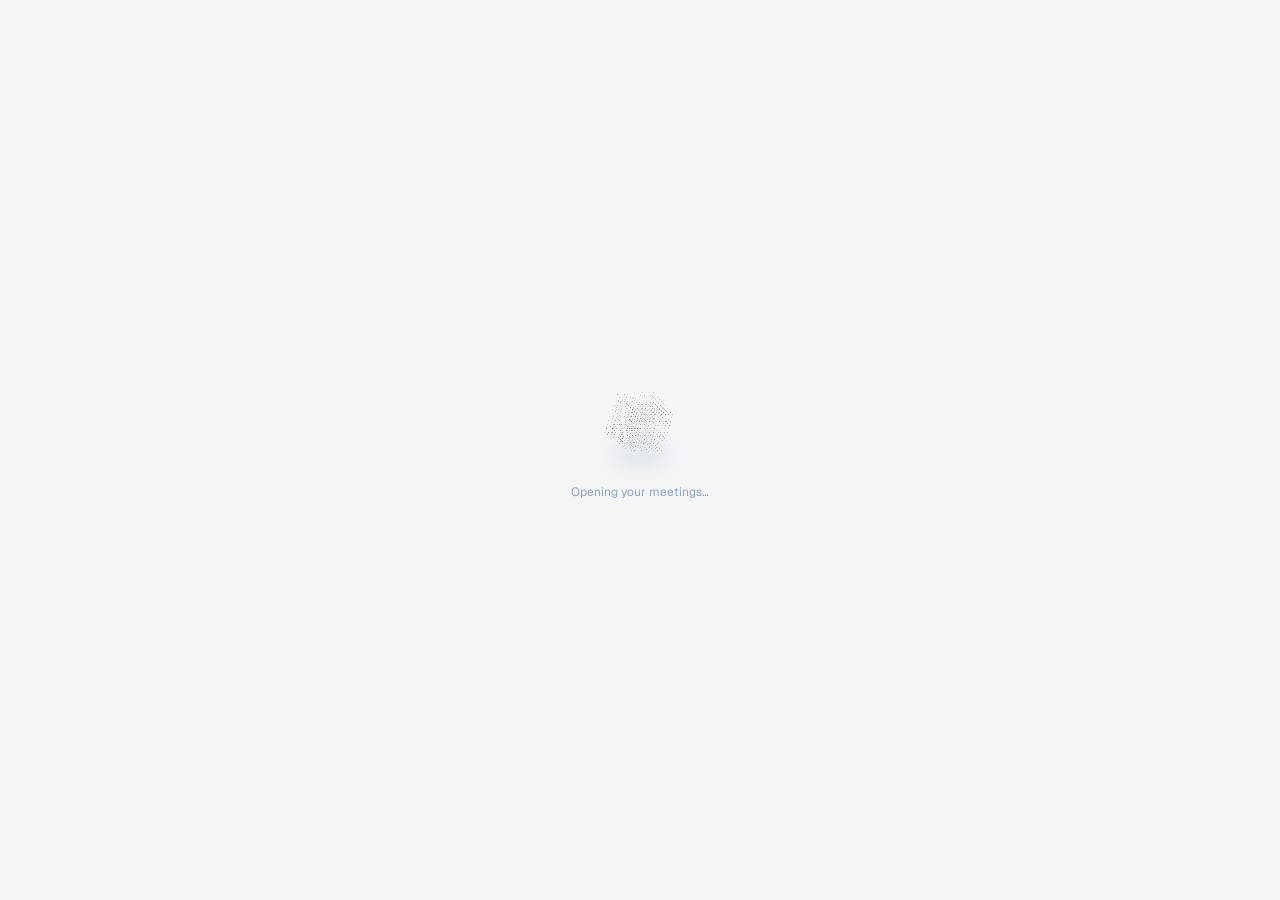
==== app/index.html @ 8baa66b0 "Publish Buddy website and browser workspace" ====
<!doctype html>
<html lang="en" data-type="software">
  <head>
    <meta charset="UTF-8" />
    <meta name="viewport" content="width=device-width, initial-scale=1.0, viewport-fit=cover, interactive-widget=resizes-content" />
    <meta name="description" content="Buddy, your local-first meeting workspace. Notes, decisions, and the context behind them." />
    <meta name="theme-color" content="#f5f6f8" />
    <meta name="page-type" content="software" />
    <meta name="site-kind" content="software" />
    <title>Buddy — Meeting workspace</title>
    <link rel="icon" type="image/png" href="/buddy.png" />
    <script type="module" crossorigin src="/assets/index-Cdv8J6OC.js"></script>
    <link rel="stylesheet" crossorigin href="/assets/index-C3gljJ-B.css">
  </head>
  <body>
    <div id="root"></div>
  </body>
</html>
---- assets/index-C3gljJ-B.css ----
@font-face{font-family:Inter Variable;font-style:normal;font-display:swap;font-weight:100 900;src:url(/assets/inter-cyrillic-ext-wght-normal-BOeWTOD4.woff2)format("woff2-variations");unicode-range:U+460-52F,U+1C80-1C8A,U+20B4,U+2DE0-2DFF,U+A640-A69F,U+FE2E-FE2F}@font-face{font-family:Inter Variable;font-style:normal;font-display:swap;font-weight:100 900;src:url(/assets/inter-cyrillic-wght-normal-DqGufNeO.woff2)format("woff2-variations");unicode-range:U+301,U+400-45F,U+490-491,U+4B0-4B1,U+2116}@font-face{font-family:Inter Variable;font-style:normal;font-display:swap;font-weight:100 900;src:url(/assets/inter-greek-ext-wght-normal-DlzME5K_.woff2)format("woff2-variations");unicode-range:U+1F??}@font-face{font-family:Inter Variable;font-style:normal;font-display:swap;font-weight:100 900;src:url(/assets/inter-greek-wght-normal-CkhJZR-_.woff2)format("woff2-variations");unicode-range:U+370-377,U+37A-37F,U+384-38A,U+38C,U+38E-3A1,U+3A3-3FF}@font-face{font-family:Inter Variable;font-style:normal;font-display:swap;font-weight:100 900;src:url(/assets/inter-vietnamese-wght-normal-CBcvBZtf.woff2)format("woff2-variations");unicode-range:U+102-103,U+110-111,U+128-129,U+168-169,U+1A0-1A1,U+1AF-1B0,U+300-301,U+303-304,U+308-309,U+323,U+329,U+1EA0-1EF9,U+20AB}@font-face{font-family:Inter Variable;font-style:normal;font-display:swap;font-weight:100 900;src:url(/assets/inter-latin-ext-wght-normal-DO1Apj_S.woff2)format("woff2-variations");unicode-range:U+100-2BA,U+2BD-2C5,U+2C7-2CC,U+2CE-2D7,U+2DD-2FF,U+304,U+308,U+329,U+1D00-1DBF,U+1E00-1E9F,U+1EF2-1EFF,U+2020,U+20A0-20AB,U+20AD-20C0,U+2113,U+2C60-2C7F,U+A720-A7FF}@font-face{font-family:Inter Variable;font-style:normal;font-display:swap;font-weight:100 900;src:url(/assets/inter-latin-wght-normal-Dx4kXJAl.woff2)format("woff2-variations");unicode-range:U+??,U+131,U+152-153,U+2BB-2BC,U+2C6,U+2DA,U+2DC,U+304,U+308,U+329,U+2000-206F,U+20AC,U+2122,U+2191,U+2193,U+2212,U+2215,U+FEFF,U+FFFD}@font-face{font-family:Geist Variable;font-style:normal;font-display:swap;font-weight:100 900;src:url(/assets/geist-cyrillic-ext-wght-normal-DjL33-gN.woff2)format("woff2-variations");unicode-range:U+460-52F,U+1C80-1C8A,U+20B4,U+2DE0-2DFF,U+A640-A69F,U+FE2E-FE2F}@font-face{font-family:Geist Variable;font-style:normal;font-display:swap;font-weight:100 900;src:url(/assets/geist-cyrillic-wght-normal-BEAKL7Jp.woff2)format("woff2-variations");unicode-range:U+301,U+400-45F,U+490-491,U+4B0-4B1,U+2116}@font-face{font-family:Geist Variable;font-style:normal;font-display:swap;font-weight:100 900;src:url(/assets/geist-vietnamese-wght-normal-6IgcOCM7.woff2)format("woff2-variations");unicode-range:U+102-103,U+110-111,U+128-129,U+168-169,U+1A0-1A1,U+1AF-1B0,U+300-301,U+303-304,U+308-309,U+323,U+329,U+1EA0-1EF9,U+20AB}@font-face{font-family:Geist Variable;font-style:normal;font-display:swap;font-weight:100 900;src:url(/assets/geist-latin-ext-wght-normal-DC-KSUi6.woff2)format("woff2-variations");unicode-range:U+100-2BA,U+2BD-2C5,U+2C7-2CC,U+2CE-2D7,U+2DD-2FF,U+304,U+308,U+329,U+1D00-1DBF,U+1E00-1E9F,U+1EF2-1EFF,U+2020,U+20A0-20AB,U+20AD-20C0,U+2113,U+2C60-2C7F,U+A720-A7FF}@font-face{font-family:Geist Variable;font-style:normal;font-display:swap;font-weight:100 900;src:url(/assets/geist-latin-wght-normal-BgDaEnEv.woff2)format("woff2-variations");unicode-range:U+??,U+131,U+152-153,U+2BB-2BC,U+2C6,U+2DA,U+2DC,U+304,U+308,U+329,U+2000-206F,U+20AC,U+2122,U+2191,U+2193,U+2212,U+2215,U+FEFF,U+FFFD}:root{--font:"Geist Variable", "Geist", -apple-system, BlinkMacSystemFont, "Segoe UI", sans-serif;--font-navigation:"Inter Variable", "Inter", -apple-system, BlinkMacSystemFont, "Segoe UI", sans-serif;--text-primary:#28333e;--text-reading:#505d6b;--text-secondary:#73808c;--canvas:#eef0f2;--paper:#fff;--sidebar:#f3f4f5;--ink:#182127;--muted:#7a858d;--blue:#4d788a;--border:#e7eaec;--surface:#f7f8f9;--green:#87a996;--warm:#bda17c;--space-1:4px;--space-2:8px;--space-3:12px;--space-4:16px;--space-6:24px;--space-8:32px;--space-12:48px;--radius-small:10px;--radius-panel:20px;--shadow:0 12px 32px -12px #17334520, 0 2px 5px #17334505;--fast:.2s cubic-bezier(.2,.7,.3,1);--gentle:.3s cubic-bezier(.2,.7,.3,1)}*{box-sizing:border-box}body{color:var(--ink);font:13px/1.5 var(--font);background:var(--canvas);-webkit-font-smoothing:antialiased;margin:0}button,input,textarea,select{font:inherit}button,a,input,textarea,select{-webkit-tap-highlight-color:transparent}button{cursor:pointer;color:inherit;background:0 0;border:0}button:disabled{cursor:not-allowed;opacity:.45}a{color:inherit;text-decoration:none}button,a{transition:background var(--fast), color var(--fast), box-shadow var(--fast), transform var(--fast)}button:not(:disabled):active,.button:active{transform:translateY(1px)}button:focus-visible,a:focus-visible,input:focus-visible,textarea:focus-visible,select:focus-visible,.note-editor:focus-visible{outline:2px solid var(--blue);outline-offset:3px}input,textarea,select{color:inherit}input,textarea{min-width:0}::-webkit-scrollbar{width:5px;height:5px}::-webkit-scrollbar-thumb{background:#cdd2db;border-radius:8px}h1,h2,h3,p{margin-top:0}.sr-only{clip:rect(0,0,0,0);white-space:nowrap;width:1px;height:1px;position:absolute;overflow:hidden}.skip-link{background:var(--ink);color:#fff;z-index:100;border-radius:8px;padding:12px 18px;position:fixed;top:-100px;left:18px}.skip-link:focus{top:12px}.icon-button{width:30px;height:30px;color:var(--muted);border-radius:7px;flex-shrink:0;justify-content:center;align-items:center;display:inline-flex}.button{border-radius:9px;justify-content:center;align-items:center;gap:10px;min-height:42px;padding:10px 17px;font-size:12px;font-weight:520;line-height:1.4;display:inline-flex}.button.primary{background:var(--ink);color:#fff;box-shadow:0 2px 3px #1620320e,inset 0 1px #ffffff15}.button.primary:hover{background:#313b4b;box-shadow:0 4px 12px #16203220}.button.secondary{border:1px solid var(--border);background:#fff}.button.secondary:hover{background:#f4f6f9}.button.danger{color:#a2372a;background:#fff1ef;border:1px solid #f4d4cf}.button.danger:hover{background:#ffe4df}.button.small{min-height:34px;padding:7px 12px;font-size:11px}.button.full{width:100%}.button-row{flex-wrap:wrap;align-items:center;gap:20px;display:flex}.text-button{color:var(--ink);justify-content:flex-start;align-items:center;gap:8px;padding:5px 0;font-size:12px;display:inline-flex}.text-button.subtle{color:var(--muted);font-size:11px}.muted{color:var(--muted)}.eyebrow{letter-spacing:1.5px;color:var(--muted);align-items:center;gap:10px;font-size:10px;font-weight:550;display:flex}.tiny-line{background:#7f9ebc;width:18px;height:1px}.status-dot{background:#72a090;border-radius:50%;flex-shrink:0;width:5px;height:5px;display:inline-block}.recording-dot{background:#d86b65;border-radius:50%;flex-shrink:0;width:6px;height:6px;display:inline-block;box-shadow:0 0 0 4px #d86b6513}.paused-dot{background:#b48d55;border-radius:50%;width:6px;height:6px}.badge{border-radius:5px;align-items:center;gap:5px;padding:3px 7px;font-size:10px;line-height:1.4;display:inline-flex}.badge.demo{color:#67798f;background:#edf1f6;border:1px solid #e2e8f0}.badge.neutral{color:#667183;background:#f0f2f5}.badge.confirmed{color:#4f806b;background:#eaf4ee}.badge.warning{color:#947341;background:#f8efdf}.brand{color:#212936;letter-spacing:-1.4px;align-items:center;font-size:27px;font-weight:620;line-height:1;display:inline-flex}.brand-mark{object-fit:contain;flex-shrink:0;width:32px;height:32px;margin-right:8px;display:block}.logo-button{padding:0;display:flex}.app-shell{height:100dvh;display:flex;overflow:hidden}.sidebar{border-right:1px solid var(--border);background:var(--sidebar);z-index:30;flex-direction:column;width:226px;min-width:226px;padding:30px 16px 0;display:flex}.sidebar-top{flex-direction:column;align-items:flex-start;gap:12px;margin-bottom:30px;padding:0 10px;display:flex}.new-meeting{justify-content:flex-start;gap:8px;min-height:39px;margin:0 3px 25px;padding:9px 12px;font-size:11px}.new-meeting>span{color:#a8aeb8;margin-left:auto;font-size:9px}.main-nav{flex-direction:column;gap:5px;display:flex}.main-nav>button{color:#707989;text-align:left;border-radius:7px;align-items:center;gap:11px;width:100%;min-height:38px;padding:10px 12px;font-size:11px;display:flex}.main-nav>button:hover{background:#e8edf2}.main-nav>button.active{color:#324f74;background:#e5ebf3;font-weight:520}.nav-count{color:#8997aa;margin-left:auto;font-size:9px}.recent-heading{color:#929ba8;letter-spacing:1.1px;margin:32px 0 12px;padding:0 12px;font-size:8px}.sidebar-meetings>button{color:#8a93a1;text-align:left;border-radius:7px;align-items:center;gap:10px;width:100%;padding:10px 12px;font-size:10px;display:flex}.sidebar-meetings>button>span:last-child{white-space:nowrap;text-overflow:ellipsis;overflow:hidden}.meeting-dot{background:#bbc4d0;border-radius:50%;flex-shrink:0;width:4px;height:4px}.meeting-dot.live{background:#cc7b6f}.sidebar-bottom{margin-top:auto;padding-top:20px}.local-note{align-items:flex-start;gap:10px;padding:14px 10px 26px;display:flex}.local-lock{color:#8393a9;background:#e7edf2;border-radius:9px;padding:8px;display:flex}.local-note strong{color:#687487;font-size:10px;font-weight:500}.local-note p{color:#929ba7;margin:3px 0 0;font-size:9px}.settings-nav{color:#7c8797;align-items:center;gap:11px;width:100%;padding:12px 10px 20px;font-size:10px;display:flex}.settings-nav:hover{color:#283f5e}.profile{border-top:1px solid var(--border);align-items:center;gap:9px;padding:17px 4px;display:flex}.profile-avatar{color:#7b8a9c;background:#e0e7ee;border:3px solid #fff9;border-radius:50%;place-items:center;width:29px;height:29px;font-size:10px;display:grid}.profile>span:nth-child(2){color:#576171;font-size:10px}.profile small{color:#939caa;margin-top:2px;font-size:8px;display:block}.profile .icon-button{margin-left:auto}.main-shell{background:var(--paper);flex-direction:column;flex:1;min-width:0;display:flex;position:relative}.topbar{border-bottom:1px solid var(--border);background:#fcfdfe;justify-content:space-between;align-items:center;height:59px;min-height:59px;padding:0 28px;display:flex}.breadcrumb{color:#929ba8;align-items:center;gap:13px;font-size:10px;display:flex}.breadcrumb>svg{color:#bbc2cb}.topbar-right{align-items:center;gap:19px;display:flex}.local-badge{color:#8b96a5;align-items:center;gap:6px;font-size:9px;display:flex}.mobile-menu{display:none}.main-content{flex:1;min-height:0;overflow:auto}.global-error{color:#985444;white-space:pre-line;background:#fff0e9;align-items:center;gap:8px;max-height:120px;padding:8px 18px;font-size:11px;display:flex;overflow-y:auto}.global-error>span{flex:1}.recording-banner{background:#f7eeeb;justify-content:center;align-items:center;gap:12px;width:100%;padding:9px;font-size:11px;display:flex}.library{max-width:1280px;margin:0 auto;padding:0 6%}.library-hero{border-bottom:1px solid var(--border);grid-template-columns:1.1fr 1fr;align-items:center;gap:20px;min-height:370px;padding:66px 0 58px;display:grid}.library-hero h1{letter-spacing:-2.5px;margin:23px 0 19px;font-size:clamp(38px,3.5vw,55px);font-weight:450;line-height:1.14}.library-hero h1>span{color:#9aa5b5}.library-hero p{color:#8994a4;margin-bottom:27px;font-size:12px;line-height:1.9}.library-hero .text-button{font-size:10px}.hero-orb{flex-direction:column;justify-content:center;align-self:stretch;align-items:center;gap:29px;display:flex;position:relative}.orb-status{color:#9aa5b4;align-items:center;gap:7px;font-size:9px;display:flex}.orb-status .status-dot{width:4px;height:4px}.orb-orbit{border:1px solid #e4eaf126;border-radius:50%;width:245px;height:245px;position:absolute;top:calc(50% - 148px);box-shadow:0 0 0 32px #e8edf220,0 0 0 68px #edf0f318}.library-section-head{justify-content:space-between;align-items:center;gap:20px;margin:31px 0 22px;display:flex}.library-section-head h2{letter-spacing:-.45px;margin:0 0 5px;font-size:16px;font-weight:500}.library-section-head>div>span{color:#96a0ae;font-size:10px}.search-field{border:1px solid var(--border);color:#9ca5b2;background:#fff;border-radius:7px;align-items:center;gap:8px;padding:9px 10px;display:flex}.search-field input{background:0 0;border:0;outline:0;width:165px;padding:0;font-size:10px}.search-field input::placeholder{color:#9ca5b2}.search-field kbd{color:#c5ccd4;font-size:11px}.meeting-list{flex-direction:column;gap:7px;display:flex}.meeting-row{text-align:left;border:1px solid var(--border);background:#fff;border-radius:11px;align-items:center;gap:18px;width:100%;padding:24px 19px;display:flex}.meeting-row:hover{background:#fcfdff;border-color:#cbd6e3;transform:translateY(-2px);box-shadow:0 7px 20px #2d3a5207}.meeting-row-icon{color:#8396b0;background:#f1f5fa;border-radius:10px;padding:12px;display:flex}.meeting-info{flex:1;min-width:0}.meeting-info>strong{letter-spacing:-.2px;margin-bottom:6px;font-size:13px;font-weight:500;display:block}.meeting-info>span{color:#98a1ad;align-items:center;gap:10px;font-size:9px;display:flex}.inline-demo{color:#8797ad;background:#eef2f7;border-radius:4px;padding:1px 5px;font-size:8px}.meeting-date{color:#7d8796;width:90px;font-size:10px}.meeting-date small{color:#a4acb8;margin-top:4px;font-size:9px;display:block}.row-summary{color:#8e9aad;gap:5px;width:100px;font-size:9px;display:grid}.row-summary>span{align-items:center;gap:7px;display:flex}.row-arrow{color:#aeb7c4;margin-left:5px}.library-footer{color:#a0a9b6;align-items:center;gap:8px;padding:28px 2px;font-size:9px;display:flex}.library-footer button{color:#8d99a9;align-items:center;gap:5px;margin-left:auto;font-size:9px;display:flex}.page-meeting{overflow:hidden}.meeting-layout{width:100%;height:100%;display:flex}.document-column{background:#fdfdfe;flex-direction:column;flex:1;min-width:0;display:flex}.meeting-toolbar{border-bottom:1px solid #f0f2f5;justify-content:space-between;align-items:center;min-height:49px;padding:0 25px;display:flex}.meeting-toolbar>div{align-items:center;gap:4px;display:flex}.back-link{color:#909bab;align-items:center;gap:8px;padding:4px 0;font-size:10px;display:flex}.back-link:hover{color:var(--blue)}.save-indicator{color:#a0aab7;align-items:center;gap:5px;padding-right:10px;font-size:8px;display:flex}.save-indicator svg{color:#7da792}.document-scroll{scroll-behavior:smooth;flex:1;min-height:0;overflow:auto}.document-heading{max-width:840px;margin:0 auto;padding:38px 46px 0}.meeting-labels{align-items:center;gap:11px;margin-bottom:12px;display:flex}.meeting-labels .eyebrow{letter-spacing:1.35px;color:#97a3b3;font-size:8px}.meeting-labels .badge{padding:2px 6px;font-size:8px}.meeting-title{letter-spacing:-1.35px;text-overflow:ellipsis;background:0 0;border:0;outline:none;width:100%;padding:0 0 4px;font-size:clamp(25px,2.5vw,35px);font-weight:450;display:block}.meeting-title:focus{box-shadow:0 1px var(--blue)}.meeting-meta{color:#9aa5b3;flex-wrap:wrap;gap:18px;margin:13px 0 24px;font-size:9px;display:flex}.meeting-meta>span{align-items:center;gap:6px;display:flex}.document-tabs{border-bottom:1px solid var(--border);align-items:center;gap:21px;display:flex}.document-tabs>button{color:#9ba5b3;border-bottom:2px solid #0000;align-items:center;gap:7px;margin-bottom:-1px;padding:10px 0 12px;font-size:10px;display:flex}.document-tabs>button.active{color:#516a8d;border-bottom-color:#7e98be}.document-tabs>button:hover{color:#526d90}.document-tabs>button>span{color:#a2adba;background:#f0f3f7;border-radius:4px;padding:0 4px;font-size:8px}.meeting-status{color:#95a393;white-space:nowrap;align-items:center;gap:6px;margin-left:auto;font-size:8px;display:flex}.document-body{max-width:840px;margin:0 auto;padding:24px 46px 18px}.demo-note{color:#9aa9be;align-items:center;gap:7px;margin-bottom:25px;font-size:8px;display:flex}.note-block{margin:0 0 25px;padding:0;scroll-margin-top:24px;position:relative}.block-heading{justify-content:space-between;align-items:center;gap:12px;margin-bottom:9px;display:flex}.block-heading h2{letter-spacing:-.2px;align-items:center;gap:7px;margin:0;font-size:13px;font-weight:550;display:flex}.block-meta{align-items:center;gap:8px;display:flex}.time-link{color:#93a4bb;white-space:nowrap;border-radius:4px;align-items:center;gap:4px;padding:2px 4px;font-size:8px;display:inline-flex}.time-link:hover{color:var(--blue);background:#edf2f9}.note-editor{color:#7d8797;outline:none;min-height:25px;font-size:11px;line-height:1.95}.note-editor p{margin-bottom:7px}.note-editor p:last-child{margin-bottom:0}.note-editor ul{margin:3px 0;padding:0 0 0 17px}.note-editor li{padding-left:3px}.note-editor li p{margin:0}.note-editor li::marker{color:#a7b4c6;font-size:8px}.editor-toolbar{box-shadow:var(--shadow);border:1px solid var(--border);z-index:5;background:#fff;border-radius:6px;align-items:center;padding:2px;display:flex;position:absolute;top:-29px;right:0}.editor-toolbar .icon-button{width:25px;height:24px}.decision-block{background:#f1f6f3;border-left:2px solid #a7c6b7;border-radius:0 7px 7px 0;padding:14px 16px}.action-block{margin:30px 0 22px}.action-block .block-heading .muted{font-size:8px}.action-row{border-bottom:1px solid #f0f2f5;align-items:center;gap:10px;padding:10px 0;display:flex}.action-checkbox{color:#fff;border:1px solid #cbd5e2;border-radius:4px;place-items:center;width:15px;min-width:15px;height:15px;padding:0;display:grid}.action-checkbox:hover{background:#e7eef8;border-color:#6e8bb5}.action-row>div{flex:1}.action-row strong{color:#707f93;font-size:10px;font-weight:450;display:block}.action-row>div>span{color:#a0abbb;gap:6px;margin-top:3px;font-size:8px;display:flex}.action-row.done strong,.struck{color:#a6b1bf;text-decoration:line-through}.add-note{color:#a8b2c1;align-items:center;gap:7px;padding:8px 0;font-size:9px;display:flex}.add-note:hover{color:#6986ad}.document-end{color:#c1c8d2;justify-content:center;align-items:center;gap:10px;margin:25px 0;font-size:8px;display:flex}.document-end span{background:#e6eaf0;width:25px;height:1px}.capture-bar{background:#fcf5f2;border:1px solid #eddad5;border-radius:7px;justify-content:space-between;align-items:center;margin:16px 45px 0;padding:9px 20px;display:flex}.capture-bar>div{color:#a87d70;align-items:center;gap:10px;font-size:9px;display:flex}.stop-button{background:#f2e4df;border-radius:5px;align-items:center;gap:6px;padding:5px 8px;font-size:9px;display:flex}.audio-meter{background:#ebd9d3;border-radius:3px;width:55px;height:3px;overflow:hidden}.audio-meter span{background:#b68271;height:100%;transition:width 80ms;display:block}.transcript .search-field{margin-bottom:24px}.transcript .search-field input{width:100%}.transcript-segment{border-bottom:1px solid #edf0f4;padding:15px 0;scroll-margin:30px;transition:background .5s}.transcript-segment>div{color:#a7b1bf;justify-content:space-between;font-size:8px;display:flex}.transcript-segment p{color:#7d8a9e;margin:9px 0 0;font-size:11px;line-height:1.9}.transcript-segment.source-highlight{background:#edf4ff;border-radius:8px}.full-roadmap h2{letter-spacing:-.7px;font-size:20px;font-weight:450}.full-roadmap>p{font-size:11px}.roadmap{border-top:1px solid var(--border);background:#f9fafc;flex-shrink:0;padding:13px 23px 15px}.roadmap-header{justify-content:space-between;align-items:center;gap:10px;display:flex}.roadmap-toggle{text-align:left;color:#93a0b2;align-items:center;gap:8px;padding:0;display:flex}.roadmap-toggle strong{color:#6a798f;font-size:10px;font-weight:500}.roadmap-toggle>span{color:#a8b3c2;font-size:8px}.segmented{background:#edf0f4;border-radius:5px;flex-shrink:0;padding:2px;display:flex}.segmented>button{color:#9ca7b6;border-radius:4px;align-items:center;gap:4px;padding:3px 7px;font-size:8px;display:flex}.segmented>button.selected{color:#5e7492;background:#fff;box-shadow:0 1px 2px #2334480a}.timeline-track{gap:0;padding:14px 0 5px;display:flex;overflow:auto}.timeline-item{flex-shrink:0;align-items:center;display:flex}.timeline-node{text-align:left;background:#fff;border:1px solid #e2e7ee;border-radius:8px;flex-direction:column;align-items:flex-start;width:140px;height:85px;padding:10px 12px;display:flex}.timeline-node:hover{border-color:#b1c3d9;transform:translateY(-2px);box-shadow:0 4px 8px #1e30430a}.node-time{color:#a7b0be;margin-bottom:6px;font-size:7px}.node-kind{color:#90a0b8;align-items:center;gap:4px;margin-bottom:5px;font-size:7px;display:flex}.timeline-node>strong{color:#718098;white-space:nowrap;font-size:9px;font-weight:480}.timeline-arrow{color:#c7d1df;margin:0 9px}.timeline-node.event-decision{background:#f1f8f3;border-color:#cbdfd4}.event-decision .node-kind,.event-decision>strong{color:#749e87}.timeline-node.event-objection{background:#fcf7f0;border-color:#ebe0d1}.event-objection .node-kind{color:#b99f7b}.graph{border:1px solid var(--border);border-radius:9px;width:100%;height:230px;margin-top:12px;overflow:hidden}.roadmap-expanded{background:0 0;border-top:0;padding:20px 0}.roadmap-expanded .graph{height:380px}.roadmap-expanded .timeline-track{flex-direction:column;gap:12px}.roadmap-expanded .timeline-item{flex-direction:column;align-items:stretch}.roadmap-expanded .timeline-node{width:100%}.roadmap-expanded .timeline-arrow{display:none}.assistant-panel{border-left:1px solid var(--border);resize:horizontal;background:#f6f8fb;flex-direction:column;flex-shrink:0;width:330px;min-width:285px;max-width:450px;display:flex;overflow:auto}.assistant-header{border-bottom:1px solid #e9edf3;justify-content:space-between;align-items:center;min-height:49px;padding:0 17px;display:flex}.assistant-header>span{color:#677b99;align-items:center;gap:8px;font-size:10px;font-weight:500;display:flex}.assistant-header .icon-button{color:#a3aec0}.assistant-scroll{flex:1;min-height:0;padding:22px 22px 0;overflow:auto}.assistant-welcome{text-align:center;flex-direction:column;align-items:center;padding-top:clamp(22px,8vh,95px);display:flex}.assistant-welcome h2{color:#7a8ba5;letter-spacing:-.7px;margin:23px 0 11px;font-size:19px;font-weight:420;line-height:1.4}.assistant-welcome p{color:#a3afc1;margin-bottom:30px;font-size:10px;line-height:1.8}.suggestions{flex-direction:column;gap:8px;width:100%;display:flex}.suggestions>button{color:#8d9eb6;text-align:left;background:#ffffffa6;border:1px solid #e5eaf1;border-radius:7px;align-items:center;gap:9px;padding:13px 11px;display:flex}.suggestions>button>span{color:#8a99ad;flex:1;font-size:9px}.suggestions>button:hover{background:#fff;border-color:#bdcbdd;transform:translateY(-2px)}.assistant-compose{margin-top:15px;padding:16px 15px 14px}.context-tag{color:#a3b1c4;align-items:center;gap:6px;margin-bottom:8px;padding-left:4px;font-size:8px;display:flex}.context-tag>span:last-child{margin-left:auto;margin-right:6px;font-size:12px}.composer textarea{resize:none;color:#5b6e8d;background:0 0;border:0;outline:none;width:100%;height:71px;padding:14px 13px 5px;font-size:10px;line-height:1.6}.compose-tools{align-items:center;gap:3px;padding:0 8px 8px;display:flex}.compose-tools .icon-button{color:#9eafc7;width:26px;height:26px}.compose-tools .send-button{color:#fff;background:#273c58;border-radius:7px;margin-left:auto}.provider-select{color:#a3aec0;align-items:center;gap:7px;padding:4px 6px;font-size:8px;display:flex}.assistant-privacy{color:#b3becd;text-align:center;margin:11px 0 0;font-size:7px}.chat-messages{padding-bottom:12px}.chat-message{margin-bottom:23px}.message-text{white-space:pre-line;color:#7e8ea6;overflow-wrap:anywhere;font-size:10px;line-height:1.9}.answer-label{color:#5f7798;align-items:center;gap:7px;margin-bottom:10px;font-size:10px;display:flex}.answer-label>span:last-child{color:#a7b4c8;margin-left:auto;font-size:7px}.citations{flex-direction:column;gap:4px;margin-top:10px;display:flex}.citations>button{color:#8299b9;text-align:left;background:#eaf0f8;border-radius:5px;align-items:center;gap:6px;padding:6px 7px;font-size:8px;display:flex}.citations>button:hover{background:#dfe9f6}.citations>button>span{background:#dce6f3;border-radius:3px;padding:0 4px}.citations>button>svg{flex-shrink:0;margin-left:auto}.thinking{color:#91a3bc;align-items:center;gap:7px;margin:10px 0 20px;font-size:9px;display:flex}.cloud-checkbox{margin-top:9px;font-size:8px!important}.collection{max-width:1100px;margin:0 auto;padding:60px 6%}.collection>h1,.knowledge-heading h1{letter-spacing:-1.7px;margin:22px 0 15px;font-size:clamp(29px,3.3vw,44px);font-weight:440;line-height:1.18}.collection-list{flex-direction:column;display:flex}.collection-row{border-top:1px solid var(--border);align-items:flex-start;gap:17px;padding:24px 0;display:flex}.collection-row>div{flex:1}.collection-title{text-align:left;align-items:center;gap:9px;margin-bottom:8px;padding:0;font-size:13px;font-weight:500;display:flex}.collection-title svg{color:#a4b1c4}.collection-title:hover{color:#627fa9}.collection-row p{color:#8c9aaf;margin-bottom:8px;font-size:11px;line-height:1.8}.collection-row .action-checkbox{margin-top:2px}.decision-icon{color:#7b9b89;background:#eaf2ed;border-radius:7px;place-items:center;width:30px;height:30px;display:grid}.collection-row>.badge{margin-top:1px;font-size:8px}.knowledge-heading{justify-content:space-between;align-items:center;gap:20px;display:flex}.knowledge-heading h1>span{color:#a1adbd}.knowledge-symbol{color:#b4c2d8;background:radial-gradient(circle,#e9eff8,#0000 70%);margin-right:40px;padding:40px}.knowledge-actions{flex-wrap:wrap;align-items:center;gap:12px;display:flex}.knowledge .field-help{margin:14px 0 35px}.import-status{color:#6d8f81;align-items:center;gap:7px;font-size:11px;display:flex}.source-groups>section{margin-bottom:30px}.source-groups>section>header{border-bottom:1px solid var(--border);justify-content:space-between;align-items:center;gap:10px;padding:0 0 13px;display:flex}.source-groups h2{align-items:center;gap:9px;margin:0;font-size:12px;font-weight:500;display:flex}.source-groups h2>span{color:#a6b1c1;font-size:9px;font-weight:400}.source-row{text-align:left;border-bottom:1px solid #f0f2f5;align-items:center;gap:15px;width:100%;padding:21px 8px;display:flex}.source-row:hover{background:#f7f9fc}.source-row>div{flex:1}.source-row strong{margin-bottom:4px;font-size:12px;font-weight:470;display:block}.file-type{color:#8aa1be;background:#f3f6fa;border:1px solid #dbe4ef;border-radius:5px 9px 5px 5px;place-items:center;width:37px;height:43px;font-size:8px;font-weight:600;display:grid}.file-csv,.file-xlsx{color:#82a492;background:#f0f6f2;border-color:#dce9e1}.file-pdf{color:#bd8d83;background:#fbf3f0;border-color:#efdfd9}.source-indexed{color:#92ae9e;align-items:center;gap:5px;font-size:8px;display:flex}.knowledge-privacy{color:#a2b0c4;align-items:flex-start;gap:14px;padding:25px 0;display:flex}.knowledge-privacy h3{color:#8695aa;margin-bottom:7px;font-size:12px;font-weight:450}.knowledge-privacy p{color:#a5b0c0;max-width:480px;font-size:10px;line-height:1.9}.empty{text-align:center;color:#a5b3c7;flex-direction:column;align-items:center;padding:38px 20px;display:flex}.empty h3{color:#8b9cb4;margin:14px 0 6px;font-size:13px;font-weight:450}.empty p{max-width:340px;margin:0;font-size:10px;line-height:1.9}.roadmap .empty{padding:20px}.roadmap .empty>svg{display:none}.roadmap .empty h3{margin:0 0 4px;font-size:10px}.modal-backdrop{z-index:60;-webkit-backdrop-filter:blur(7px);backdrop-filter:blur(7px);background:#14243d30;justify-content:center;align-items:center;padding:25px;animation:.16s ease-out veil-in;display:flex;position:fixed;inset:0}.modal{background:#fcfdfe;border:1px solid #fff9;border-radius:17px;flex-direction:column;width:500px;max-width:100%;max-height:calc(100dvh - 50px);animation:.2s ease-out panel-in;display:flex;overflow:auto;box-shadow:0 24px 100px #1d2a4626}.modal>header{border-bottom:1px solid var(--border);flex-shrink:0;justify-content:space-between;align-items:center;padding:21px 25px;display:flex}.modal>header h2{letter-spacing:-.4px;margin:0;font-size:16px;font-weight:480}.modal-wide{width:750px}.modal-body{padding:27px}.modal-body>p{color:#8a99af;margin-bottom:24px;font-size:12px;line-height:1.9}.new-meeting-form{padding:24px 27px 22px}.new-meeting-form>p{color:#96a3b6;margin-bottom:22px;font-size:11px}.field-label{color:#798aa3;flex-direction:column;gap:8px;margin:18px 0;font-size:10px;font-weight:500;display:flex}.field-label>input,.field-label>select{color:#6a7d99;background:#fff;border:1px solid #dfe6f0;border-radius:7px;width:100%;height:39px;padding:0 11px;font-size:11px}.field-help{color:#a0adc1;margin:8px 0 16px;font-size:9px;line-height:1.9}.mode-options{gap:8px;margin:23px 0;display:grid}.mode-options>button{text-align:left;color:#9aabc3;border:1px solid #e5eaf2;border-radius:9px;align-items:center;gap:13px;width:100%;padding:15px 13px;display:flex}.mode-options>button.selected{color:#6985aa;background:#edf3fb;border-color:#b8cbe5}.mode-options>button>span:nth-child(2){flex:1}.mode-options strong{color:#6f829e;margin-bottom:4px;font-size:11px;font-weight:500;display:block}.mode-options small{color:#a0acc0;font-size:9px;display:block}.radio-dot{border:1px solid #c7d4e6;border-radius:50%;place-items:center;width:13px;height:13px;display:grid}.radio-dot>span{background:#7b9dc9;border-radius:50%;width:7px;height:7px}.checkbox-label{color:#8d9eb7;align-items:flex-start;gap:8px;font-size:10px;line-height:1.8;display:flex}.checkbox-label>input{accent-color:#6a8ebc;flex-shrink:0;margin-top:4px}.consent{margin:20px 0}.form-footnote{justify-content:center;align-items:center;gap:6px;display:flex;color:#abb7c9!important;margin:14px 0 0!important;font-size:8px!important}.settings-layout{grid-template-columns:175px 1fr;min-height:430px;display:grid}.settings-layout>nav{border-right:1px solid var(--border);background:#f4f6f9;flex-direction:column;gap:5px;padding:23px 12px;display:flex}.settings-layout>nav>button{color:#8c9ab0;text-align:left;border-radius:7px;align-items:center;gap:9px;padding:11px 9px;font-size:10px;display:flex}.settings-layout>nav>button>svg:last-child{margin-left:auto}.settings-layout>nav>button.active{color:#657fa3;background:#e5edf7}.settings-content>h3{letter-spacing:-.6px;margin-bottom:10px;font-size:18px;font-weight:450}.setting-toggle{border-top:1px solid var(--border);align-items:center;gap:25px;margin-top:22px;padding:20px 0;display:flex}.setting-toggle>span{flex:1}.setting-toggle strong{color:#7a8ca7;font-size:10px;font-weight:500;display:block}.setting-toggle small{color:#acb6c7;margin-top:4px;font-size:9px;line-height:1.8;display:block}.setting-toggle>input{accent-color:#6f91bf;width:15px;height:15px}.setting-link{color:#7a8da8;border-top:1px solid var(--border);align-items:center;gap:9px;width:100%;padding:15px 0;font-size:10px;display:flex}.setting-link>svg:last-child{margin-left:auto}.info-box{color:#8a9db8;background:#eef3f9;border-radius:8px;align-items:flex-start;gap:10px;margin:18px 0;padding:14px 15px;font-size:9px;line-height:1.9;display:flex}.info-box>svg{flex-shrink:0;margin-top:1px}.permission-row{color:#9aacbf;border-bottom:1px solid var(--border);align-items:center;gap:12px;padding:15px 0;display:flex}.permission-row>span:nth-child(2){flex:1}.permission-row strong{color:#7589a6;font-size:11px;font-weight:450;display:block}.permission-row small{color:#a4b1c6;margin-top:4px;font-size:8px;display:block}.permission-row .badge{font-size:8px}.privacy-list{margin:25px 0;padding:0;list-style:none}.privacy-list li{color:#91a0b5;align-items:center;gap:8px;margin:13px 0;font-size:10px;display:flex}.inline-error{color:#ab6b5a;white-space:pre-line;background:#fbefea;border-radius:7px;padding:12px;font-size:10px;line-height:1.8}.export-options{gap:10px;display:grid}.export-options>button{border:1px solid var(--border);text-align:left;color:#8e9fba;border-radius:10px;grid-template-columns:28px 1fr 20px;align-items:center;column-gap:14px;padding:18px;display:grid}.export-options>button:hover{background:#f3f6fb}.export-options>button>svg:first-child{grid-row:span 2}.export-options strong{color:#6a809e;font-size:12px;font-weight:500}.export-options span{color:#a1aec3;grid-column:2;margin-top:3px;font-size:10px}.export-options>button>svg:last-child{grid-area:1/3/3}.evidence-body{padding:26px}.evidence-kind{color:#8aa3c3;align-items:center;gap:12px;margin-bottom:18px;font-size:9px;display:flex}.evidence-kind>span{color:#b0bace;margin-left:auto}.evidence-body h3{letter-spacing:-.8px;margin-bottom:13px;font-size:23px;font-weight:450;line-height:1.25}.evidence-excerpt{background:#f1f5fa;border:1px solid #e5ebf4;border-radius:9px;margin:24px 0;padding:18px}.evidence-excerpt>div{color:#91a4bf;align-items:center;gap:7px;font-size:9px;display:flex}.evidence-excerpt>div>span{color:#b1bfd2;margin-left:auto;font-size:8px}.evidence-excerpt blockquote,.document-excerpt{color:#748aa8;white-space:pre-line;margin:15px 0;font-size:12px;line-height:1.9}.evidence-footnote{align-items:center;gap:7px;margin-top:25px;margin-bottom:0;display:flex;color:#afbbcd!important;font-size:8px!important}.related-moments{border-top:1px solid var(--border);align-items:center;gap:15px;margin-top:20px;padding-top:15px;display:flex}.related-moments>span{color:#a4b1c6;font-size:9px}.related-moments>button{color:#869dbc;align-items:center;gap:5px;font-size:10px;display:flex}.document-source-heading{color:#a4b8d0;align-items:center;gap:12px;margin-bottom:18px;display:flex}.document-source-heading h3{color:#687e9e;overflow-wrap:anywhere;margin:0;font-size:20px}.document-excerpt{overflow-wrap:anywhere;background:#f1f5fb;border-left:2px solid #a9bdd8;border-radius:0 8px 8px 0;padding:18px;font-size:11px}.demo-source-label{margin:10px 0;color:#b59f7b!important;font-size:8px!important}.audio-preview{z-index:45;-webkit-backdrop-filter:blur(15px);backdrop-filter:blur(15px);border:1px solid var(--border);background:#ffffffed;border-radius:11px;align-items:center;gap:8px;max-width:calc(100% - 35px);padding:11px 13px;display:flex;position:absolute;bottom:18px;right:20px;box-shadow:0 8px 35px #21314d1a}.audio-preview>span{color:#879dbb;flex-wrap:wrap;gap:6px;max-width:170px;font-size:10px;display:flex}.audio-preview small{color:#abb8cb;width:100%;font-size:7px;display:block}.audio-preview audio{width:210px;height:30px}.onboarding{z-index:50;background:#f5f7fa;grid-template-columns:1fr 1fr;align-items:center;padding:50px 8%;display:grid;position:fixed;inset:0;overflow:auto}.onboard-brand{align-items:center;gap:25px;display:flex;position:absolute;top:42px;left:6%}.onboard-brand>span{color:#a7b2c3;letter-spacing:1.7px;border-left:1px solid #dce2ec;padding-left:22px;font-size:7px}.onboard-visual{justify-content:center;align-items:center;height:400px;display:flex;position:relative}.onboard-visual .orb-hero{width:220px;height:220px;box-shadow:0 50px 50px -32px #2a44657a,0 0 100px 35px #a4c6f135,inset -13px -22px 30px #172f6145,inset 10px 10px 30px #fff}.onboard-orbit{border:1px solid #d8e3f05e;border-radius:50%;width:370px;height:370px;position:absolute;box-shadow:0 0 0 50px #e0e9f125,0 0 0 100px #e7edf325}.onboard-caption{color:#9caec5;align-items:center;gap:7px;font-size:9px;display:flex;position:absolute;bottom:20px}.onboard-content{max-width:550px;padding-left:13%;position:relative}.onboard-content h1{letter-spacing:-3px;margin:28px 0 22px;font-size:clamp(36px,4.7vw,66px);font-weight:420;line-height:1.1}.onboard-content>p{color:#99a8be;margin-bottom:35px;font-size:13px;line-height:1.95}.onboard-content>.button{gap:22px;padding:13px 20px;font-size:11px}.onboard-note{color:#a8b6ca;align-items:center;gap:6px;margin-top:17px;font-size:8px;display:flex}.onboard-pagination{align-items:center;gap:5px;margin-top:40px;display:flex}.onboard-pagination>span{background:#d6dfeb;border-radius:5px;width:5px;height:5px}.onboard-pagination>span.selected{background:#829cbe;width:20px}.onboard-checks{color:#8e9fb7;gap:13px;margin:0 0 30px;font-size:11px;display:grid}.onboard-checks>span{align-items:center;gap:9px;display:flex}.onboard-checks svg{color:#91af9f}.onboard-content>.text-button{color:#a1b0c5;margin-left:20px;font-size:10px}.onboarding footer{color:#b2bfd1;justify-content:space-between;font-size:8px;display:flex;position:absolute;bottom:30px;left:6%;right:6%}.boot-screen{text-align:center;flex-direction:column;justify-content:center;align-items:center;gap:20px;min-height:100dvh;padding:30px;display:flex}.boot-screen p{color:#90a4c0;max-width:500px;font-size:12px;line-height:1.9}.boot-screen h1{letter-spacing:-1px;margin:0;font-size:28px;font-weight:450}.note-editor{color:#647186;font-size:13px;line-height:1.85}.note-editor strong{color:#435570}.block-heading h2{font-size:14px}.main-nav>button{font-size:12px}.sidebar-meetings>button{color:#7b8799;font-size:11px}.settings-nav,.profile>span:nth-child(2){font-size:11px}.profile small{font-size:9px}.local-note strong{font-size:11px}.local-note p{font-size:10px}.breadcrumb,.back-link{font-size:11px}.save-indicator{font-size:9px}.meeting-meta{color:#7f8da1;font-size:10px}.document-tabs>button{font-size:11px}.demo-note{color:#879ab4;font-size:9px}.assistant-welcome p{color:#8a9ab1;font-size:11px}.assistant-header>span{font-size:12px}.composer textarea{color:#5e7390;font-size:12px}.context-tag{color:#8a9fb9;font-size:9px}.citations>button{color:#6c86aa;font-size:9px}.assistant-privacy{color:#96a7bf;font-size:8px}.roadmap-toggle strong{font-size:11px}.roadmap-toggle>span{font-size:9px}.node-time{color:#91a0b5;font-size:9px}.node-kind{color:#8197b6;font-size:9px}.timeline-node>strong{color:#63758f;font-size:10px}.timeline-node{width:154px;height:91px}.source-row>div>span{color:#8e9fb7;font-size:10px}.source-indexed{font-size:9px}.settings-content>p{color:#7c8fa9;font-size:12px}.settings-content .field-label{font-size:11px}.field-label>input,.field-label>select{font-size:12px}.field-help,.settings-content .field-help{color:#8b9eb9;font-size:10px}.setting-toggle strong{font-size:12px}.setting-toggle small{color:#92a4be;font-size:10px}.info-box{color:#7990af;font-size:11px}.privacy-list li{font-size:11px}.evidence-body>p{color:#7d91ae;font-size:12px}.evidence-excerpt blockquote,.document-excerpt{color:#667f9f;font-size:13px}.block-meta{flex-wrap:wrap;justify-content:flex-end;gap:4px}@keyframes panel-in{0%{opacity:0;transform:translateY(7px)}to{opacity:1;transform:translateY(0)}}@keyframes veil-in{0%{opacity:0}to{opacity:1}}@media (min-width:1600px){.sidebar{width:245px;min-width:245px}.assistant-panel{width:370px}.document-heading{padding-top:55px}.document-body{padding-top:30px}.note-block{margin-bottom:31px}.note-editor{font-size:12px}.library{padding-top:20px}}@media (max-width:1200px){.sidebar{width:205px;min-width:205px;padding-left:12px;padding-right:12px}.document-heading,.document-body{padding-left:30px;padding-right:30px}.assistant-panel{width:290px;min-width:270px}.meeting-meta{gap:11px;font-size:8px}.meeting-status{font-size:7px}.document-tabs{gap:14px}.library-hero .button-row{gap:12px}.row-summary{width:75px}.meeting-row{gap:13px;padding-left:14px;padding-right:14px}.roadmap-toggle>span{display:none}}@media (max-width:1000px){.sidebar{width:225px;position:fixed;inset:0 auto 0 0;transform:translate(-100%);box-shadow:10px 0 40px #17253c17}.sidebar-visible .sidebar{transform:translate(0)}.sidebar-scrim{z-index:29;background:#12233a30;position:fixed;inset:0}.mobile-menu{margin-left:-8px;display:inline-flex}.topbar{padding:0 22px}.library{padding-left:6%;padding-right:6%}.library-hero{padding-top:50px}.library-hero h1{font-size:43px}.document-heading,.document-body{padding-left:36px;padding-right:36px}.assistant-panel{width:300px}}@media (max-width:760px){.topbar{height:53px;min-height:53px;padding:0 15px}.topbar-right{gap:4px}.local-badge{font-size:8px}.breadcrumb{gap:7px;font-size:9px}.breadcrumb>span{display:none}.library-hero{grid-template-columns:1.2fr .8fr;min-height:310px;padding:40px 0 35px}.library-hero h1{letter-spacing:-1.7px;font-size:35px}.library-hero .eyebrow{letter-spacing:1px;font-size:7px}.library-hero p{font-size:10px}.hero-orb .orb-hero{width:110px;height:110px}.orb-status{display:none}.orb-orbit{width:160px;height:160px;top:calc(50% - 80px);box-shadow:0 0 0 24px #e8edf220}.library-hero .button-row{flex-direction:column;align-items:flex-start;gap:10px}.library-hero .button{font-size:10px}.library-section-head{flex-direction:column;align-items:flex-start;gap:17px}.library-section-head .search-field{width:100%}.search-field input{flex:1}.meeting-row{gap:11px;padding:20px 13px}.row-summary{display:none}.meeting-date{width:auto;font-size:9px}.meeting-info>strong{font-size:11px}.meeting-info>span{gap:6px;font-size:8px}.meeting-row-icon{padding:9px}.meeting-row-icon>svg{width:17px}.row-arrow{display:none}.library-footer{align-items:flex-start;gap:6px;font-size:8px;line-height:1.8}.library-footer>svg{flex-shrink:0}.library-footer button{display:none}.assistant-panel{z-index:35;resize:none;width:min(350px,100%);min-width:0;max-width:100%;position:absolute;inset:53px 0 0 auto;box-shadow:-20px 0 60px #1b2b4415}.assistant-welcome{padding-top:70px}.document-heading{padding:28px 22px 0}.document-body{padding:24px 22px 10px}.meeting-title{font-size:28px}.meeting-meta{gap:12px;margin-top:11px;font-size:8px}.meeting-meta>span:last-child{display:none}.meeting-toolbar{min-height:45px;padding:0 17px}.save-indicator{padding-right:0;font-size:7px}.meeting-toolbar .icon-button{width:27px;height:30px}.document-tabs{gap:18px}.document-tabs>button{font-size:9px}.meeting-status{font-size:7px}.meeting-status .status-dot{width:3px;height:3px}.note-editor{font-size:11px}.block-heading h2{font-size:13px}.demo-note{align-items:flex-start;font-size:8px;line-height:1.7}.demo-note>svg{flex-shrink:0}.capture-bar{gap:10px;margin:13px 20px 0;padding:8px}.capture-bar>div{gap:7px;font-size:8px}.audio-meter{width:30px}.roadmap{padding:11px 17px}.roadmap-toggle strong{font-size:9px}.roadmap-toggle{gap:6px}.segmented button{padding:4px 6px;font-size:7px}.timeline-node{width:126px;height:80px}.timeline-node>strong{font-size:8px}.timeline-arrow{width:12px;margin:0 6px}.timeline-track{padding-top:12px}.collection{padding:38px 6%}.collection .eyebrow{font-size:8px}.collection>h1,.knowledge-heading h1{font-size:31px}.collection-intro{font-size:11px}.collection-row{flex-wrap:wrap;gap:12px}.collection-row>.badge{margin-left:42px}.collection-title{font-size:12px}.collection-row p{font-size:10px}.knowledge-symbol{display:none}.knowledge-actions{gap:9px}.knowledge-actions .button{min-height:39px;padding:9px 11px;font-size:10px}.source-groups h2{gap:6px;font-size:10px}.source-groups h2>span{font-size:8px}.source-groups .text-button{font-size:9px}.source-row{gap:11px;padding:19px 0}.source-row strong{font-size:11px}.source-row>div>span{font-size:8px}.source-indexed{display:none}.file-type{width:32px;height:38px;font-size:7px}.modal-backdrop{padding:15px}.modal{border-radius:13px;max-height:calc(100dvh - 30px)}.modal>header{padding:16px 20px}.modal>header h2{font-size:15px}.modal-body,.new-meeting-form,.evidence-body{padding:23px 20px}.settings-layout{grid-template-columns:1fr}.settings-layout>nav{border-right:0;border-bottom:1px solid var(--border);flex-direction:row;gap:4px;padding:10px 12px;display:flex;overflow:auto}.settings-layout>nav>button{flex-shrink:0;gap:5px;padding:8px;font-size:9px}.settings-layout>nav>button>svg:last-child{display:none}.settings-content{padding:24px 20px}.audio-preview{max-width:initial;flex-wrap:wrap;bottom:12px;left:12px;right:12px}.audio-preview>span{flex:1;max-width:none}.audio-preview audio{order:3;width:100%}.onboarding{grid-template-columns:1fr;align-content:center;justify-items:center;gap:30px;padding:90px 8% 70px}.onboard-brand{top:30px;left:8%}.onboard-brand>span{letter-spacing:1px;padding-left:15px;font-size:6px}.onboard-visual{width:100%;height:190px}.onboard-visual .orb-hero{width:125px;height:125px}.onboard-orbit{width:200px;height:200px;box-shadow:0 0 0 30px #e0e9f125}.onboard-caption{display:none}.onboard-content{text-align:center;width:100%;max-width:400px;padding-left:0}.onboard-content>.eyebrow{justify-content:center;font-size:8px}.onboard-content h1{letter-spacing:-2px;margin:20px 0 15px;font-size:44px}.onboard-content>p{margin-bottom:23px;font-size:11px}.onboard-content>.button{font-size:11px}.onboard-note{justify-content:center}.onboard-pagination{justify-content:center;margin-top:25px}.onboard-checks{text-align:left;max-width:290px;margin:0 auto 25px;font-size:10px}.onboarding footer{font-size:7px;bottom:20px;left:8%;right:8%}}@media (max-width:370px){.library-hero{grid-template-columns:1fr}.hero-orb{display:none}.meeting-info>span{flex-wrap:wrap;gap:4px}.meeting-title{font-size:24px}.document-tabs{gap:13px}.document-tabs>button>svg{display:none}.meeting-status{font-size:6px}.save-indicator,.onboard-brand>span{display:none}.onboard-content h1{font-size:38px}.onboard-content>.text-button{margin-left:12px}.collection-row>.badge{margin-left:0}}@media (prefers-reduced-motion:reduce){*,:before,:after{scroll-behavior:auto!important;transition:none!important;animation:none!important}}.knowledge-setup{gap:14px;display:grid}.knowledge-setup .field-help{margin:0}.thinking{overflow-wrap:anywhere}body{background:#eef0f2}.main-shell{border:1px solid #fff;border-radius:20px;margin:12px 12px 12px 0;overflow:hidden;box-shadow:0 10px 35px -25px #28333d38,0 1px 3px #28333d04}.sidebar{font-family:var(--font-navigation);background:0 0;border:0;width:235px;min-width:235px;padding:35px 18px 4px}.sidebar-top{gap:14px;margin-bottom:32px}.brand{letter-spacing:-1.7px;color:#1d262c;font-size:30px;font-weight:590}.brand-period{color:#787878}.alpha-label{letter-spacing:1.6px;color:#879398;padding-left:35px;font-size:7px}.new-meeting{border-radius:11px;min-height:44px;margin-bottom:28px;font-size:12px;background:#202b30!important;box-shadow:0 5px 11px -6px #14293866!important}.main-nav{gap:5px}.main-nav>button{color:#78838a;border-radius:10px;min-height:43px;padding:11px 14px}.main-nav>button.active{color:#23383f;background:#ffffffd4;box-shadow:0 2px 6px #25333f05,0 1px 2px #25333f03}.main-nav>button:hover{background:#ffffff8c;transform:translate(2px)}.nav-count{color:#8b979d;font-size:10px}.recent-heading{color:#a0a8ac;letter-spacing:1.4px;margin-top:33px;font-size:8px}.sidebar-meetings>button{color:#89939a;border-radius:9px;min-height:38px}.sidebar-meetings>button.selected{color:#3f5963;background:#e3e9eb}.sidebar-meetings>button:hover{background:#e6ebed}.local-lock{color:#738b94;background:#e5ebed;border-radius:11px}.local-note{padding-bottom:22px}.local-note strong{color:#5b6e76;font-size:11px}.local-note p{color:#98a1a5;font-size:9px}.settings-nav{color:#78868e;font-size:11px}.profile{border-top-color:#dfe5e8}.profile-avatar{color:#5c7a83;background:#dde7e9}.profile>span:nth-child(2){color:#50636b}.main-nav>button,.sidebar-meetings>button,.settings-nav{color:#586a73}.nav-count,.recent-heading,.alpha-label,.local-note p,.profile small{color:#586b74}.profile-avatar{color:#45636d}.topbar{-webkit-backdrop-filter:blur(20px);backdrop-filter:blur(20px);background:#ffffffba;border-bottom:1px solid #eff1f2;height:62px;min-height:62px;padding:0 31px}.breadcrumb{color:#919b9f;font-size:11px}.breadcrumb strong{color:#485961;font-weight:500}.local-badge{color:#7e8e94;background:#f5f8f7;border:1px solid #e9efed;border-radius:20px;gap:7px;padding:6px 11px;font-size:10px}.breadcrumb{color:#62737b}.local-badge{color:#5d7379}.status-dot{background:#73978a}.button{border-radius:11px;min-height:44px;padding:11px 17px;font-size:12px}.button.primary{background:#202b30;box-shadow:inset 0 1px #ffffff15,0 5px 10px -5px #16293036}.button.primary:hover{background:#33474f;transform:translateY(-2px);box-shadow:0 9px 17px -8px #173b4c50}.button.primary:active{transform:translateY(0)scale(.985)}.button.secondary{border-color:#e2e8eb}.button.secondary:hover{transform:translateY(-2px)}.text-button{color:#3d515b}.text-button:hover{color:#1e677b}.eyebrow{color:#87979e;letter-spacing:1.7px;font-size:9px}.presence{isolation:isolate;vertical-align:middle;flex-shrink:0;display:inline-block;position:relative}.presence-tiny{width:21px;height:21px}.presence-small{width:42px;height:42px}.presence-large{width:76px;height:76px}.presence-hero{width:360px;height:360px}.presence-aura{filter:blur(15px);pointer-events:none;background:radial-gradient(#b9d6e12e,#ced1ef12 45%,#0000 69%);border-radius:50%;position:absolute;inset:2%}.presence-float{transform-origin:50%;display:block;position:absolute;inset:0}.presence-canvas{opacity:0;pointer-events:none;width:100%;height:100%;transition:opacity .65s;position:absolute;inset:0}.presence[data-renderer=webgl] .presence-canvas{opacity:1}.presence-fallback{background:radial-gradient(at 28% 12%,#fff 3%,#0000 65%),radial-gradient(at 83% 70%,#b4a9d6 3%,#0000 65%),linear-gradient(145deg,#d4e3ed,#8aaec8 60%,#a8c1d5);border-radius:48% 52% 49% 51%/50% 47% 53% 50%;transition:opacity .4s;position:absolute;inset:10%;overflow:hidden;box-shadow:inset 3px 4px 12px #fff8,inset -3px -5px 11px #456c8c28}.presence-fallback>span{filter:blur(5px);background:radial-gradient(at 20% 20%,#fff9,#0000 55%),radial-gradient(at 75% 70%,#bbc1e460,#0000 60%);position:absolute;inset:-20%;transform:rotate(-25deg)}.presence[data-renderer=webgl] .presence-fallback{opacity:0}.presence-shadow{filter:blur(13px);pointer-events:none;background:#1b35493b;border-radius:50%;height:7%;position:absolute;top:88%;left:25%;right:25%;transform:scaleX(1.05)}.presence-tiny .presence-shadow,.presence-small .presence-shadow{display:none}.presence-tiny .presence-fallback,.presence-small .presence-fallback{inset:4%}.presence-tiny .presence-fallback{box-shadow:inset 1px 1px 3px #fff8}.presence-tiny .presence-aura,.presence-small .presence-aura{display:none}.presence-animated .presence-float{animation:7s ease-in-out infinite liquid-hover}.presence-animated .presence-shadow{animation:7s ease-in-out infinite liquid-shadow}.presence-animated .presence-fallback>span{animation:14s ease-in-out infinite alternate liquid-reflection}.presence[data-state=thinking] .presence-aura{background:radial-gradient(#a7d3de45,#b7b8e221 50%,#0000 70%)}.presence[data-state=listening] .presence-aura{background:radial-gradient(#b2dacc40,#0000 68%)}@keyframes liquid-hover{0%,to{transform:translateY(1px)rotate(-.5deg)}50%{transform:translateY(-2px)rotate(.5deg)}}@keyframes liquid-shadow{0%,to{opacity:.75;transform:scaleX(1.06)}50%{opacity:.43;transform:scaleX(.88)}}@keyframes liquid-silhouette{0%{border-radius:48% 52% 49% 51%/50% 47% 53% 50%}50%{border-radius:51% 49% 52% 48%/48% 52%}to{border-radius:49% 51% 48% 52%/52% 49% 51% 48%}}@keyframes liquid-reflection{to{transform:rotate(35deg)scale(1.12)}}.presence-fallback{background:radial-gradient(at 28% 16%,#ffffffed,#0000 34%),radial-gradient(at 75% 75%,#bdb3da9c,#0000 48%),conic-gradient(from 25deg,#d4ebf0,#0c435b,#aad5dc,#f5f7fb,#296881,#d4ebf0);border-radius:50%;box-shadow:inset 0 0 0 1px #ffffffa8,inset 2px 3px 8px #fffd,inset -3px -6px 10px #15344848}.presence-fallback>span{filter:blur(2px);background:repeating-radial-gradient(at 30% 20%,#0000 0 16%,#e6faffaa 20%,#0000 28%)}.presence-animated[data-renderer=css] .presence-fallback{animation:none}.main-shell{box-shadow:none;font-feature-settings:"ss01" on;color:var(--text-primary);background:#fdfdfe;border:0}.topbar{background:#fdfdfede;border-bottom-color:#0000}.workspace-home{flex-direction:column;max-width:980px;min-height:100%;padding:0 7%;display:flex}.meeting-library{max-width:1080px}.meeting-library-heading{justify-content:space-between;align-items:center;gap:25px;padding:49px 0 24px;display:flex}.meeting-library-heading h1{letter-spacing:-1.75px;color:var(--text-primary);margin:0 0 13px;font-size:38px;font-weight:570;line-height:1.13}.meeting-library-heading p{color:var(--text-secondary);letter-spacing:-.15px;margin:0;font-size:14px;line-height:1.65}.library-capture-actions{flex-shrink:0;align-items:center;gap:10px;display:flex}.library-capture-actions .button{letter-spacing:-.12px;border-radius:100px;gap:8px;min-height:45px;padding:12px 18px;font-size:13px;font-weight:520}.library-capture-actions .button.secondary{color:#536170;box-shadow:none;background:#eef1f5;border-color:#0000}.library-recording-status{color:#81909b;justify-content:space-between;align-items:center;gap:20px;padding-bottom:18px;font-size:11px;display:flex}.library-recording-status>span{flex-wrap:wrap;align-items:center;gap:7px;display:flex}.status-separator{color:#becbd4;padding:0 3px}.library-recording-status>button{color:#6e8393;align-items:center;gap:7px;padding:4px 0;font-size:11px;display:flex}.library-recording-status>button:hover{color:#426f89}.latest-meeting{border:0;grid-template-columns:1.1fr 1fr;gap:48px;padding:29px 0 27px;display:grid;position:relative}.latest-label{color:#7a8994;letter-spacing:-.1px;margin-bottom:16px;font-size:12px;font-weight:500;display:block}.latest-meeting-title{color:var(--text-primary);letter-spacing:-.95px;text-align:left;align-items:center;gap:15px;padding:0;font-size:27px;font-weight:560;line-height:1.25;display:flex}.latest-meeting-title>svg{opacity:0;color:#8db0c4;flex-shrink:0;transition:opacity .2s,transform .2s}.latest-meeting-title:hover>svg{opacity:1;transform:translate(3px)}.latest-meeting-title:hover{color:#355f77}.latest-meeting-meta{color:#84919c;font-variant-numeric:tabular-nums;align-items:center;gap:16px;margin-top:14px;font-size:12px;display:flex}.latest-meeting-meta>span{align-items:center;gap:5px;display:flex}.review-meeting{color:#496577;align-items:center;gap:8px;margin-top:23px;padding:0;font-size:12px;font-weight:520;display:flex}.review-meeting:hover{color:#375f78}.latest-meeting-outcome{border:0;padding:0 0 0 17px}.latest-meeting-outcome p{letter-spacing:-.12px;color:var(--text-reading);margin:0 0 18px;font-size:15px;line-height:1.75}.open-actions-label{color:#61826f;font-size:11px;font-weight:470}.meeting-filters{align-items:center;gap:20px;margin:18px 0 11px;display:flex}.meeting-filters>button{color:#83919d;border:0;align-items:center;gap:7px;padding:5px 0 8px;font-size:12px;display:inline-flex}.meeting-filters>button[aria-pressed=true]{color:#405a6d;border:0;font-weight:530}.meeting-filters>button[aria-pressed=true]:before{content:"";background:#658ca4;border-radius:50%;width:4px;height:4px}.meeting-filters>button:hover{color:#456c85}.meeting-library .library-footer{margin-top:auto}.active-meeting-return{text-align:left;border-top:1px solid #eadfdb;border-bottom:1px solid #eadfdb;align-items:center;gap:13px;padding:22px 0;display:flex}.active-meeting-return>span:nth-child(2){flex:1}.active-meeting-return strong{color:#7c6258;font-size:15px;font-weight:500;display:block}.active-meeting-return small{color:#a68d81;margin-top:6px;font-size:11px;display:block}.active-meeting-return>span:last-child{color:#9e7d6e;align-items:center;gap:8px;font-size:11px;display:flex}@media (max-width:1200px){.meeting-library-heading{align-items:flex-start}.library-capture-actions{gap:8px}.library-capture-actions .button{padding:10px 13px;font-size:11px}.latest-meeting{gap:27px}.latest-meeting-title{font-size:22px}.latest-meeting-outcome{padding-left:23px}}@media (max-width:760px){.meeting-library-heading{flex-direction:column;gap:21px;padding:32px 0 22px}.meeting-library-heading h1{margin-bottom:10px;font-size:30px}.meeting-library-heading p{font-size:12px}.library-capture-actions{flex-direction:row-reverse;gap:10px}.library-capture-actions .button{min-height:41px;padding:10px 15px;font-size:11px}.library-recording-status{flex-direction:column;align-items:flex-start;gap:12px;padding-bottom:23px;font-size:9px}.library-recording-status>button{font-size:9px}.latest-meeting{grid-template-columns:1fr;gap:25px;padding:25px 0}.latest-meeting-title{font-size:22px}.latest-meeting-meta{gap:14px;font-size:9px}.review-meeting{margin-top:18px}.latest-meeting-outcome{border-left:0;padding-left:0}.latest-meeting-outcome p{margin-bottom:11px;font-size:13px}.latest-label{margin-bottom:11px}.meeting-library .recent-conversations{margin-top:28px}.active-meeting-return>span:last-child{font-size:9px}}.recent-conversations{width:100%;margin-top:auto}.library-section-head{align-items:center;gap:25px;margin:0 0 15px}.library-section-head>div:first-child{flex-wrap:wrap;align-items:baseline;gap:12px;display:flex}.library-section-head h2{letter-spacing:-.35px;color:var(--text-primary);margin:0;font-size:16px;font-weight:560}.library-section-head .conversation-count{color:#8a96a0;font-size:11px}.conversation-search{color:#8ba1ae;align-items:center;gap:8px;display:flex}.conversation-search input{color:#536576;background:0 0;border:0;outline:0;width:145px;padding:7px 0;font-size:12px}.conversation-search input::placeholder{color:#8a98a4}.conversation-search:focus-within{box-shadow:0 1px #6f94a7}.conversation-search input:focus-visible{outline-offset:3px;border-radius:2px;outline:2px solid #557e91}.meeting-list{gap:6px}.workspace-home .meeting-row{box-shadow:none;animation:.45s both conversation-in;animation-delay:calc(var(--row-index,0) * 50ms);background:0 0;border:0;border-radius:0;gap:18px;padding:20px 0;position:relative}.workspace-home .meeting-row:before{content:"";z-index:-1;opacity:0;background:#edf1f6;border-radius:13px;transition:opacity .2s;position:absolute;inset:1px -14px}.workspace-home .meeting-row:hover{box-shadow:none;background:0 0;transform:translate(3px)}.workspace-home .meeting-row:hover:before{opacity:.7}.workspace-home .meeting-row-icon{box-shadow:none;color:#8da9b7;background:0 0;border:0;border-radius:0;width:23px;padding:0}.workspace-home .meeting-info>strong{color:#354251;letter-spacing:-.32px;margin-bottom:6px;font-size:16px;font-weight:530}.workspace-home .meeting-info>span{color:#8896a2;gap:9px;font-size:12px}.workspace-home .inline-demo{color:#91a7b4;background:0 0;border:0;border-radius:0;padding:0;font-size:9px}.meeting-outcome{color:#889da9;align-items:center;gap:7px;width:90px;font-size:11px;display:flex}.workspace-home .meeting-date{color:#7c8e9c;text-align:right;font-variant-numeric:tabular-nums;width:65px;font-size:12px}.workspace-home .meeting-date small{color:#9ca9b4;margin-top:4px;font-size:11px}.conversation-open{color:#9db4c3;margin-left:5px;transition:transform .22s}.meeting-row:hover .conversation-open{transform:translate(3px)}.workspace-home .library-footer{color:#8a9eac;align-items:center;gap:7px;padding:23px 0 25px;font-size:10px;display:flex}.workspace-home .library-footer button{color:#7e99aa;align-items:center;gap:7px;margin-left:auto;font-size:10px;display:flex}@keyframes conversation-in{0%{opacity:0;transform:translateY(5px)}to{opacity:1;transform:translateY(0)}}.document-column{background:#fcfdfe}.meeting-toolbar{border-bottom:0;min-height:51px;padding:0 28px}.document-heading{padding-top:29px}.meeting-title{letter-spacing:-1.2px;color:var(--text-primary);font-size:clamp(28px,2.5vw,34px);font-weight:560}.meeting-labels .eyebrow{letter-spacing:1.4px;font-size:9px}.meeting-meta{color:#829aaa;gap:19px;margin:15px 0 23px;font-size:11px}.back-link{color:#7f98a7;font-size:12px}.save-indicator{color:#8aa398;font-size:10px}.document-tabs{border:0;gap:9px;padding-bottom:5px}.document-tabs>button{color:#8795a2;border:0;border-radius:8px;margin-bottom:0;padding:7px 10px;font-size:12px}.document-tabs>button.active{color:#405466;background:#edf1f5;border:0;font-weight:510}.document-tabs>button>span{color:#9bb0bc;background:0 0;padding:0;font-size:10px}.meeting-status{color:#7d9b8c;font-size:9px}.document-body{padding-top:26px}.demo-note{color:#8fa5b3;margin-bottom:25px;font-size:10px}.block-heading{align-items:baseline;margin-bottom:11px}.block-heading h2{color:#3f5060;letter-spacing:-.25px;font-size:15px;font-weight:580}.note-block{margin-bottom:29px}.note-editor{color:var(--text-reading);letter-spacing:-.07px;font-size:14px;line-height:1.8}.note-editor strong{color:#354b5d;font-weight:570}.time-link{color:#839aaa;font-size:11px}.edited-label{color:#8ba2b1;font-size:9px}.decision-block{background:0 0;border:0;border-radius:0;padding:7px 0}.decision-block h2{color:#688e79;font-size:14px}.decision-block .note-editor{color:#5b7164;font-size:14px}.action-row{border:0;padding:13px 0}.action-row strong{color:#526879;font-size:14px}.action-row>div>span{color:#94a9b6;font-size:11px}.action-checkbox{border-color:#c5d4dd;border-radius:50%;width:17px;min-width:17px;height:17px}.add-note{color:#87a2b3;padding:10px 0;font-size:11px}.document-end{color:#9fb2c0;font-size:9px}.badge.demo{color:#8ba4b5;background:0 0;border:0;padding:0;font-size:10px!important}.transcript-segment p{color:#6d8799;font-size:14px}.transcript-segment>div{font-size:10px}.assistant-panel{background:linear-gradient(150deg,#f6f9fb 0%,#eef4f7 100%);border-left:1px solid #eaf0f4;width:330px}.assistant-header{border-bottom:0;min-height:77px;padding:12px 17px}.assistant-header>div{align-items:center;gap:2px;display:flex}.assistant-header .assistant-identity{gap:8px}.assistant-identity .presence-large{width:43px;height:43px}.assistant-identity .presence-shadow{display:none}.assistant-identity>span{color:#405363;font-size:14px;font-weight:560}.assistant-identity small{color:#879ba9;margin-top:4px;font-size:10px;font-weight:400;display:block}.assistant-header .icon-button{color:#8ba4b6;width:27px}.assistant-scroll{padding:0 22px}.assistant-welcome{text-align:left;align-items:flex-start;padding:46px 0 0}.assistant-welcome h2{letter-spacing:-.75px;color:#3f5263;margin:0 0 12px;font-size:23px;font-weight:550;line-height:1.25}.assistant-welcome p{color:#7d909e;margin:0 0 30px;font-size:13px;line-height:1.75}.suggestions{gap:0}.suggestions>button{color:#86a3b7;background:0 0;border:0;border-radius:9px;padding:15px 0}.suggestions>button>span{color:#617b8e;font-size:12px}.suggestions>button:hover{background:#eaf0f599;border-radius:9px;transform:translate(3px)}.assistant-compose{padding:20px 16px 15px}.context-tag{color:#829eaf;margin-bottom:11px;padding-left:9px;font-size:9px}.context-tag>span:last-child{font-size:inherit;margin:0}.composer textarea{color:#56788f;height:91px;padding:18px 16px 6px;font-size:13px;line-height:1.7}.compose-tools{gap:4px;padding:0 11px 12px}.compose-tools .icon-button{color:#91aaba;background:0 0;border-radius:50%;width:28px;height:28px}.compose-tools .icon-button:hover{background:#edf4f8}.provider-select{color:#8fa6b6;font-size:10px}.provider-select:hover{color:#557a92}.compose-tools .send-button{color:#f4f8fc;background:#436479;border-radius:50%}.compose-tools .send-button:disabled{color:#8aa4b7;opacity:1;background:#e8f0f5}.assistant-privacy{color:#97afbf;margin-top:13px;font-size:9px}.chat-messages{padding-top:17px}.chat-user{background:#e8f0f5;border:0;border-radius:17px 17px 4px;margin-left:24px;padding:13px 15px}.message-text{color:#526d80;font-size:14px;line-height:1.8}.chat-user .message-text{color:#688a9f}.answer-label{color:#6b8da4;font-size:11px}.citations{gap:5px}.citations>button{color:#7b9cb4;background:#e6f0f6;border-radius:8px;padding:8px;font-size:10px}.thinking{color:#799dad;font-size:11px}.roadmap{box-shadow:none;background:#f8f9fa;border:0;padding:16px 25px 10px}.roadmap-header{flex-wrap:wrap;gap:12px}.roadmap-toggle{color:#7a858d;gap:10px;min-height:29px}.roadmap-toggle strong{color:#39454e;letter-spacing:-.15px;font-size:12px;font-weight:550}.roadmap-toggle .moment-count{color:#7a858f;background:0 0;border-radius:0;padding:0;font-size:11px;font-weight:400}.roadmap-toggle>svg{transition:transform .18s}.roadmap-toggle>svg.is-collapsed{transform:rotate(-90deg)}.roadmap-tools{align-items:center;gap:14px;display:flex}.roadmap .segmented{box-shadow:none;background:#eef0f2;border:0;border-radius:7px;gap:2px;padding:3px}.roadmap .segmented>button{color:#7b858d;border:0;border-radius:5px;gap:6px;padding:5px 10px;font-size:10px;font-weight:450;transition:background .18s,color .18s}.roadmap .segmented>button.selected{color:#303d46;background:#fff;border:0;box-shadow:0 1px 2px #25364508}.roadmap-scroll-controls{gap:3px;display:flex}.roadmap-scroll-controls .icon-button{color:#5e6b75;width:26px;height:26px;box-shadow:none;background:0 0;border-radius:5px}.roadmap-scroll-controls .icon-button:hover{background:#e9edf0}.roadmap-scroll-controls .icon-button:disabled{opacity:.28}.timeline-track{scroll-snap-type:x proximity;scrollbar-width:thin;scrollbar-color:#ccd3d9 transparent;flex-direction:row;gap:20px;padding:11px 0 5px;display:flex;overflow-x:auto}.timeline-item{scroll-snap-align:start;border:0;flex-shrink:0;padding:0;display:block}.timeline-node{--moment-accent:#6a7883;text-align:left;width:202px;height:87px;box-shadow:none;background:0 0;border:0;border-radius:5px;flex-direction:column;align-items:stretch;padding:10px 10px 8px;transition:background .18s;display:flex;position:relative}.timeline-node:before{display:none}.timeline-node:hover{box-shadow:none;background:#edf0f3;border:0;transform:none}.timeline-node[aria-pressed=true]{box-shadow:none;background:#e8edf0}.moment-meta{justify-content:space-between;align-items:center;gap:10px;margin-bottom:9px;display:flex}.moment-kind{text-transform:uppercase;letter-spacing:.7px;color:var(--moment-accent);font-size:10px;font-weight:450}.moment-meta time{color:#73818b;font-variant-numeric:tabular-nums;order:-1;font-size:10px;font-weight:400}.timeline-node>.moment-title,.moment-title{-webkit-line-clamp:2;white-space:normal;letter-spacing:-.15px;color:#34414b;-webkit-box-orient:vertical;font-size:13px;font-weight:500;line-height:1.4;display:-webkit-box;overflow:hidden}.moment-footer{color:#7b8790;align-items:center;margin-top:auto;padding-top:7px;font-size:10px;display:flex}.moment-footer>span{align-items:center;gap:6px;display:flex}.moment-footer svg{opacity:0;color:#697b87;transition:opacity .18s}.timeline-node:hover .moment-footer svg,.timeline-node:focus-visible .moment-footer svg{opacity:1}.timeline-node.event-decision,.timeline-node.event-objection{background:0 0;border:0}.timeline-node.event-decision:hover,.timeline-node.event-objection:hover{background:#edf0f3}.timeline-node.event-decision[aria-pressed=true],.timeline-node.event-objection[aria-pressed=true]{background:#e8edf0}.event-decision,.event-action_item{--moment-accent:#57766b}.event-objection,.event-blocker{--moment-accent:#8c775f}.roadmap-expanded{box-shadow:none;background:0 0;padding:16px 0;container-type:inline-size}.roadmap-expanded .timeline-track{flex-direction:column;gap:0;padding:16px 0;display:flex}.roadmap-expanded .timeline-item{border:0;padding:0}.roadmap-expanded .timeline-node{background:0 0;border:0;border-radius:5px;grid-template-columns:46px minmax(135px,.9fr) minmax(170px,1.35fr) 56px;align-items:start;gap:8px 20px;width:100%;height:auto;min-height:102px;padding:22px 10px;display:grid}.roadmap-expanded .moment-meta{display:contents}.roadmap-expanded .moment-meta time{grid-area:1/1/3;padding-top:2px}.roadmap-expanded .moment-kind{grid-area:1/2}.roadmap-expanded .moment-title{grid-area:2/2;font-size:14px;line-height:1.45}.moment-description{color:#72808a;grid-area:1/3/3;margin:0;font-size:12px;line-height:1.8}.roadmap-expanded .moment-footer{white-space:nowrap;grid-area:1/4/3;margin-top:1px;padding:0}.roadmap-expanded .moment-footer svg{display:none}.graph{background:#fafbfc;border:1px solid #e7eaed;border-radius:7px;margin-top:13px;position:relative}.graph-hint{color:#929ba2;pointer-events:none;font-size:10px;position:absolute;top:14px;left:16px}.moment-graph-content{--moment-accent:#6c7b84;background:#fff;border:1px solid #e0e5e8;border-radius:6px;min-height:86px;padding:15px 18px 16px;box-shadow:0 1px 2px #28364204}.graph-event-meta{color:#6f7d86;justify-content:space-between;align-items:baseline;gap:14px;margin-bottom:11px;font-size:10px;font-weight:400;display:flex}.graph-event-meta time{color:#7e8b95;font-variant-numeric:tabular-nums}.graph-event-meta>span{color:var(--moment-accent)}.graph-event-title{letter-spacing:-.2px;color:#303e48;font-size:14px;font-weight:510;line-height:1.4;display:block}.moment-graph-content.event-decision,.moment-graph-content.event-action_item{--moment-accent:#4d6d61;border-color:#becdc6}.moment-graph-content.event-objection,.moment-graph-content.event-blocker{--moment-accent:#89745b}.moment-graph-content .react-flow__handle{background:#9eacb6;border:0;width:4px;height:4px}.react-flow__node.selected .moment-graph-content{border-color:#708692;box-shadow:0 0 0 1px #708692}.roadmap .react-flow__controls{box-shadow:none;border:1px solid #e0e5e9;border-radius:4px;overflow:hidden}.roadmap .react-flow__controls-button{background:#fff;border-bottom-color:#e9edf0}.roadmap .empty h3{color:#40515e;font-size:13px}.roadmap .empty p{font-size:12px}@media (max-width:760px){.roadmap{padding:12px 17px 8px}.roadmap-header{flex-wrap:wrap;gap:6px}.roadmap-tools{justify-content:space-between;width:100%}.roadmap-toggle strong{font-size:12px}.roadmap-toggle .moment-count{display:inline}.roadmap .timeline-node{width:192px;height:87px}.roadmap .moment-title{font-size:13px}.roadmap-expanded .timeline-node{grid-template-columns:42px minmax(0,1fr) 45px;gap:8px 13px;width:100%;height:auto;padding:20px 4px}.roadmap-expanded .moment-description{grid-area:3/2}.roadmap-expanded .moment-footer{grid-area:1/3/3;font-size:8px}}@container (width<=600px){.roadmap-expanded .timeline-node{grid-template-columns:42px minmax(0,1fr) 45px;gap:8px 13px;padding:20px 4px}.roadmap-expanded .moment-description{grid-area:3/2}.roadmap-expanded .moment-footer{grid-area:1/3/3;font-size:8px}}.app-shell .react-flow__nodesselection-rect:focus,.app-shell .react-flow__nodesselection-rect:focus-visible,.app-shell .react-flow__edge:focus,.app-shell .react-flow__edge:focus-visible,.app-shell .react-flow__node.selectable:focus,.app-shell .react-flow__node.selectable:focus-visible{outline-offset:4px;outline:2px solid #557f92}.collection{padding-top:47px}.collection>h1,.knowledge-heading h1{letter-spacing:-1.3px;color:var(--text-primary);font-size:32px;font-weight:550}.collection-intro{color:#8da6b5;font-size:14px}.collection-row{border:0}.collection-row p{color:#718896;font-size:14px}.source-row{border-radius:0}.source-row:hover{background:0 0;transform:translate(3px)}.source-row{border:0}.source-row>div>span{font-size:11px}.file-type{background:0 0;border:0;border-radius:0}.modal{border-radius:25px;box-shadow:0 35px 100px -35px #294e7240}.modal>header{border-bottom:0;padding:24px 27px 10px}.modal>header h2{color:#507287;font-size:19px;font-weight:450}.mode-options{gap:0}.mode-options>button,.mode-options>button.selected{background:0 0;border:0;border-bottom:1px solid #e8f0f4;border-radius:0;padding:18px 5px}.mode-options>button:hover{background:#f3f8fa;transform:translate(3px)}.mode-options strong{color:#7593a9;font-size:13px}.mode-options small{font-size:11px}.modal .button{border-radius:100px}.modal .field-label{font-size:12px}.modal .field-label>input,.modal .field-label>select{border-radius:11px;height:43px;font-size:13px}.onboarding{background:radial-gradient(at 50% 30%,#e8f0f655,#0000 55%),#f7f9fb;flex-direction:column;justify-content:center;align-items:center;gap:0;padding:100px 25px 65px;display:flex}.onboard-brand{gap:23px;top:34px;left:5%}.onboard-brand>span{color:#829aa9;letter-spacing:1.1px;font-size:8px}.onboard-brand>.brand{letter-spacing:-1.7px;color:#1d262c;border:0;padding:0;font-size:30px;display:inline-flex}.onboard-visual{width:160px;height:156px;box-shadow:none;background:0 0;border:0;border-radius:0;flex-shrink:0;margin:0 0 13px;overflow:visible}.onboard-visual .presence-hero{width:140px;height:140px;margin:0}.onboard-light,.onboard-visual-heading,.onboard-caption>span{display:none}.onboard-caption{display:flex;position:absolute;inset:-3px -13px auto auto}.onboard-caption .motion-control{color:#99afbd;background:0 0;border:0;width:26px;height:26px;padding:5px}.onboard-content{text-align:center;max-width:520px;padding:0}.onboard-content>.eyebrow{color:#8ba3b3;letter-spacing:1.6px;justify-content:center;font-size:8px}.onboard-content h1{letter-spacing:-1.6px;color:#3c586a;margin:19px 0 20px;font-size:39px;font-weight:440;line-height:1.12}.onboard-content h1 br{display:none}.onboard-content>p{color:#829faf;margin:0 0 27px;font-size:14px;line-height:1.85}.onboard-content>.button{border-radius:100px;gap:26px;min-height:48px;padding:13px 23px;font-size:13px}.onboard-note{color:#91aab9;justify-content:center;margin-top:18px;font-size:10px}.onboard-checks{color:#88a4b6;text-align:left;gap:12px;max-width:330px;margin:0 auto 27px;font-size:12px}.onboard-pagination{justify-content:center;margin-top:30px}.onboarding footer{color:#9bb1bf;justify-content:space-between;width:auto;font-size:9px;display:flex;position:absolute;bottom:26px;left:5%;right:5%}.onboard-content>.text-button{font-size:11px}:root{view-transition-name:none;--flow-ease:cubic-bezier(.22,1,.36,1)}.main-content{view-transition-name:workspace}::view-transition-group(workspace){animation-duration:.24s;animation-timing-function:var(--flow-ease)}::view-transition-old(workspace){animation:.15s both workspace-leave}::view-transition-new(workspace){animation:workspace-arrive .24s var(--flow-ease) both}@keyframes workspace-leave{to{opacity:0;filter:blur(3px);transform:translateY(-3px)}}@keyframes workspace-arrive{0%{opacity:0;filter:blur(3px);transform:translateY(5px)}to{opacity:1;filter:blur();transform:translateY(0)}}body,.app-shell{background:#f3f5f7}.sidebar .new-meeting{border-radius:11px}.main-shell{background:#fbfcfd;box-shadow:0 12px 60px -45px #2a4c6633}.topbar{-webkit-backdrop-filter:blur(24px)saturate(1.25);backdrop-filter:blur(24px)saturate(1.25);background:#ffffff8c}.meeting-library-heading{align-items:center;padding:37px 0 19px}.meeting-library-heading h1{letter-spacing:-1.5px;margin-bottom:10px;font-size:34px;font-weight:520}.meeting-library-heading p{color:#7d8993;font-size:13px}.library-device-label{color:#78878f;white-space:nowrap;align-items:center;gap:7px;font-size:10px;display:flex}.library-overview{grid-template-columns:minmax(0,1fr) 310px;align-items:center;gap:52px;min-height:318px;padding:6px 0 19px;display:grid}.library-overview-empty{grid-template-columns:1fr;max-width:310px;margin:auto}.library-overview .latest-meeting{flex-direction:column;order:0;align-items:flex-start;gap:21px;min-width:0;padding:24px 0 18px;display:flex}.latest-meeting-main{width:100%}.library-overview .latest-label{color:#77858f;margin-bottom:13px;font-size:10px;font-weight:450}.library-overview .latest-meeting-title{letter-spacing:-1px;color:#253942;font-size:29px;font-weight:520;line-height:1.22}.library-overview .latest-meeting-meta{color:#829099;margin-top:15px;font-size:11px}.library-overview .latest-meeting-outcome{flex-direction:column;max-width:430px;padding:0;display:flex}.library-overview .latest-meeting-outcome .latest-label{margin-bottom:8px}.library-overview .latest-meeting-outcome p{color:#566b77;margin:0 0 12px;font-size:14px;line-height:1.75}.library-overview .open-actions-label{color:#5c7d71;font-size:11px}.review-meeting{-webkit-backdrop-filter:blur(16px);backdrop-filter:blur(16px);color:#496572;background:linear-gradient(#ffffffe0,#ffffffa8) padding-box padding-box,linear-gradient(120deg,#fff,#d4e2e9,#e6deef,#fff) border-box;border:1px solid #0000;border-radius:100px;margin-top:20px;padding:9px 13px;font-size:11px;transition:transform .18s,box-shadow .18s;display:inline-flex;box-shadow:0 4px 12px -9px #16395040}.review-meeting:hover{transform:translateY(-2px);box-shadow:0 7px 18px -12px #16395066}.library-overview .capture-bay{isolation:isolate;width:100%;min-height:305px;box-shadow:none;background:0 0;border:0;border-radius:0;flex-direction:column;order:1;justify-content:flex-end;align-items:center;padding:0 0 10px;display:flex;position:relative;overflow:visible}.capture-copy{z-index:2;text-align:center;order:1;position:relative}.capture-eyebrow,.capture-copy>p{display:none}.capture-copy h2{letter-spacing:-.2px;color:#496370;margin:0 0 15px;font-size:15px;font-weight:480;line-height:1.3}.capture-capability{color:#7a8c96;white-space:nowrap;margin-top:13px;font-size:9px;line-height:1.5;display:block}.capture-glass{pointer-events:none;z-index:0;background:0 0;position:absolute;inset:0;overflow:hidden}.capture-glass:before{content:"";filter:blur(24px);background:radial-gradient(at 30% 30%,#c3dfe857,#0000 60%),radial-gradient(at 70% 70%,#dad2ec65,#0000 60%);border-radius:50%;width:190px;height:190px;animation:14s ease-in-out infinite alternate glass-color-drift;position:absolute;top:0;left:calc(50% - 95px)}.capture-glass:after{content:"";filter:blur(8px);opacity:.5;background:linear-gradient(130deg,#fff0 48%,#fff7 50%,#fff0 57%);border-radius:50%;width:176px;height:176px;position:absolute;top:20px;left:calc(50% - 88px)}@keyframes glass-color-drift{0%{transform:translate(-13%,7%)rotate(-20deg)}to{transform:translate(17%,-9%)rotate(35deg)}}.library-overview .capture-presence{z-index:1;flex-direction:column;order:0;align-items:center;margin:0 0 -1px;display:flex;position:relative;top:auto;right:auto}.library-overview .capture-presence .presence{width:183px;height:183px}.capture-presence .presence-shadow{filter:blur(13px);background:#1d435737;height:7%;top:88%}.capture-orb-label{display:none}.library-capture-actions{flex-direction:row;justify-content:center;gap:8px;display:flex}.library-capture-actions .button{gap:7px;min-height:43px;padding:11px 15px;font-size:12px}.library-capture-actions .chromatic-button,.button.primary{isolation:isolate;color:#fff;background:radial-gradient(at 90% 130%,#537a8b,#0000 65%),#16313c;border:1px solid #fff8;border-radius:100px;position:relative;overflow:hidden;box-shadow:inset 0 1px 1px #ffffff3b,0 6px 16px -9px #1d465d70}.button.primary:before{content:"";z-index:-1;opacity:.4;transition:transform .65s var(--flow-ease),opacity .3s;background:conic-gradient(from 60deg,#0000 15%,#b4dcf74d 30%,#e7b2dd44 38%,#e9eac744 45%,#0000 52%);position:absolute;inset:-120% -60%;transform:rotate(-25deg)}.button.primary:hover{background-color:#254b5b;box-shadow:inset 0 1px 2px #fff6,0 9px 19px -11px #183d5899}.button.primary:hover:before,.button.primary:focus-visible:before{opacity:.9;transform:rotate(25deg)}.library-capture-actions .button.glass-button{color:#45616e;-webkit-backdrop-filter:blur(18px);backdrop-filter:blur(18px);background:linear-gradient(145deg,#ffffffbc,#eef4f766);border:1px solid #fff;box-shadow:inset 0 1px 1px #fff,0 4px 14px -11px #24465b55}.library-capture-actions .chromatic-button>svg:last-child{display:none}.library-recording-status{color:#85939c;justify-content:flex-end;padding:0 0 15px;font-size:10px}.library-recording-status>button{color:#6c8695;font-size:10px}.meeting-library .recent-conversations{margin-top:15px}.library-overview .active-meeting-return{border:0;flex-direction:column;order:0;justify-content:center;align-items:flex-start;gap:15px;padding:25px 0}.library-overview .active-meeting-return strong{letter-spacing:-.5px;color:#344f5d;font-size:25px;line-height:1.25}.library-overview .active-meeting-return>span:last-child{background:#fff9;border-radius:100px;padding:10px 14px}.conversation-search{-webkit-backdrop-filter:blur(12px);backdrop-filter:blur(12px);background:#edf3f66b;border:1px solid #fff;border-radius:100px;padding:3px 12px;box-shadow:inset 0 1px 2px #172f4108}.workspace-home .meeting-row{transition:background .16s,transform .18s;animation:none}.workspace-home .meeting-row:before{background:#fff;border:1px solid #fff;border-radius:16px;box-shadow:0 8px 25px -20px #234c6644}.workspace-home .meeting-row:hover{transform:translateY(-2px)}.meeting-date-tile{color:#69808c;font-variant-numeric:tabular-nums;flex-direction:column;flex-shrink:0;align-items:center;gap:2px;width:42px;display:flex}.meeting-date-tile>strong{letter-spacing:-.7px;color:#587380;font-size:21px;font-weight:450;line-height:1.1}.meeting-date-tile>span{text-transform:uppercase;letter-spacing:1px;font-size:9px}.assistant-header{-webkit-backdrop-filter:blur(16px);backdrop-filter:blur(16px);background:#ffffff47;border-color:#0000}.assistant-identity .presence{width:47px;height:47px}.composer{-webkit-backdrop-filter:blur(22px)saturate(1.3);backdrop-filter:blur(22px)saturate(1.3);background:linear-gradient(145deg,#ffffffd4,#ffffff90);border:1px solid #fff;box-shadow:inset 0 1px 1px #fff,0 9px 24px -17px #294e6c44}.roadmap:not(.roadmap-expanded){-webkit-backdrop-filter:blur(22px)saturate(1.1);backdrop-filter:blur(22px)saturate(1.1);background:#ffffff8c;border:1px solid #fff;border-radius:15px;margin:0 13px 12px;padding:12px 15px 9px;box-shadow:0 8px 24px -20px #2c536544}.modal-backdrop{-webkit-backdrop-filter:blur(9px);backdrop-filter:blur(9px);background:#e7edf152;animation:.14s veil-in}.modal{-webkit-backdrop-filter:blur(28px);backdrop-filter:blur(28px);animation:dialog-arrive .23s var(--flow-ease) both;background:#ffffffdf;border:1px solid #fff;box-shadow:0 25px 90px -35px #24445966}@keyframes dialog-arrive{0%{opacity:0;filter:blur(3px);transform:translateY(7px)scale(.985)}to{opacity:1;filter:blur();transform:translateY(0)scale(1)}}@media (max-width:1200px){.library-overview{grid-template-columns:minmax(0,1fr) 280px;gap:24px}.library-overview .latest-meeting-title{font-size:25px}.library-capture-actions .button{padding:11px 13px;font-size:11px}}@media (max-width:760px){.library-device-label{display:none}.meeting-library-heading{align-items:flex-start;padding:27px 0 17px}.library-overview{flex-direction:column;gap:20px;padding:0 0 12px;display:flex}.library-overview .capture-bay{order:0;justify-content:center;align-items:flex-start;min-height:201px;padding:15px 0 8px}.capture-copy{text-align:left;width:100%;padding-top:46px}.capture-copy h2{letter-spacing:-.45px;max-width:170px;margin:0 0 20px;font-size:19px}.library-overview .capture-presence{margin:0;position:absolute;top:0;right:-4px}.library-overview .capture-presence .presence{width:120px;height:120px}.capture-glass:before{width:140px;height:140px;top:0;left:auto;right:-5px}.capture-glass:after{width:115px;height:115px;top:0;left:auto;right:0}.library-capture-actions{justify-content:flex-start}.capture-capability{margin-top:12px;font-size:9px}.library-overview .latest-meeting{order:1;gap:20px;width:100%;padding:7px 0 10px}.library-overview .latest-meeting-title{font-size:24px}.library-overview .latest-meeting-meta{font-size:10px}.library-overview .latest-meeting-outcome p{font-size:13px}.library-overview .active-meeting-return{order:1;width:100%}.library-recording-status{padding:0 0 9px;font-size:9px}.library-recording-status>button{font-size:9px}.meeting-library .recent-conversations{margin-top:20px}.roadmap:not(.roadmap-expanded){margin:0 8px 8px;padding:12px 12px 7px}}@media (max-width:370px){.library-overview .capture-presence .presence{width:105px;height:105px}.library-overview .capture-presence{top:3px;right:-8px}.capture-copy h2{max-width:150px;font-size:18px}.library-capture-actions .button{padding:10px 13px;font-size:11px}}.collection-intro{color:#7b8992}.collection>.eyebrow{display:none}.collection>h1,.knowledge-heading h1{letter-spacing:-1.4px;margin-top:0;font-size:34px;font-weight:520}.knowledge-symbol{display:none}.collection-list{gap:10px}.collection-row{box-shadow:none;background:0 0;border:0;border-radius:0;padding:22px 0}.collection-title{color:#344c59;font-size:16px;font-weight:510}.collection-row p{color:#637781;line-height:1.75}.collection-meta{color:#7b8d97}.source-row{background:0 0;border:1px solid #0000;border-radius:14px;margin-bottom:6px;padding:21px 12px;transition:transform .18s,background .18s,box-shadow .18s}.source-row:hover{-webkit-backdrop-filter:blur(16px);backdrop-filter:blur(16px);background:#ffffffad;border-color:#fff;transform:translateY(-2px);box-shadow:0 8px 24px -20px #294e6c44}.source-row strong{color:#344c59}.file-type{color:#6e8796;letter-spacing:.5px;background:0 0;border-radius:0;width:40px;padding:8px 0;font-size:10px;font-weight:500}.modal>header h2{color:#344c59;font-weight:540}.mode-options strong{color:#425e6e}.mode-options>button.selected{background:#edf3f6;border-bottom-color:#0000;border-radius:14px}.document-tabs{gap:5px}.document-tabs>button{border-radius:100px;padding:9px 13px}@media (max-width:760px){.roadmap .roadmap-toggle strong{font-size:12px}.roadmap .roadmap-toggle .moment-count{display:inline}.collection-row{padding:18px 0}.document-tabs{gap:2px}.document-tabs>button{padding:8px 10px}.meeting-date-tile{width:31px}.meeting-date-tile>strong{font-size:21px}}@media (min-width:1700px){.workspace-home{max-width:1080px}.assistant-panel{width:360px}}@media (max-width:1200px){.sidebar{width:205px;min-width:205px;padding-left:12px;padding-right:12px}.assistant-panel{width:300px;min-width:270px}.workspace-home{padding:0 6%}.meeting-outcome{width:80px;font-size:9px}.workspace-home .meeting-row{gap:13px}.assistant-welcome h2{font-size:22px}.assistant-welcome p{font-size:12px}.suggestions>button>span{font-size:11px}.document-heading,.document-body{padding-left:32px;padding-right:32px}.meeting-title{font-size:29px}.note-editor{font-size:13px}.meeting-meta{gap:13px;font-size:10px}}@media (max-width:1000px){.sidebar{-webkit-backdrop-filter:blur(25px);backdrop-filter:blur(25px);background:#f0f3f4f5;width:235px;min-width:235px}.main-shell{border-radius:20px;margin:8px}.topbar{padding:0 23px}.workspace-home{max-width:930px;padding:0 7%}}@media (max-width:760px){.main-shell{border-radius:17px;margin:5px}.topbar{height:53px;min-height:53px;padding:0 15px}.local-badge{padding:4px 8px;font-size:8px}.topbar-right{gap:4px}.workspace-home{padding:0 6%}.recent-conversations{margin-top:auto}.library-section-head{flex-direction:column;align-items:flex-start;gap:15px;margin:0 0 8px}.library-section-head>div:first-child{gap:9px}.library-section-head h2{font-size:13px}.library-section-head .conversation-count{font-size:9px}.conversation-search{width:100%;padding-bottom:4px}.conversation-search input{width:100%;font-size:11px}.workspace-home .meeting-row{gap:11px;padding:20px 0}.workspace-home .meeting-info>strong{font-size:13px}.workspace-home .meeting-info>span{gap:6px;font-size:10px}.workspace-home .meeting-row-icon{width:19px}.workspace-home .meeting-row-icon svg{width:18px}.workspace-home .meeting-date{width:46px;font-size:10px}.workspace-home .meeting-date small{font-size:9px}.meeting-outcome,.conversation-open{display:none}.workspace-home .library-footer{padding:22px 0;font-size:8px}.workspace-home .library-footer button{font-size:8px}.assistant-panel{background:linear-gradient(150deg,#f6f9fb,#eef4f7);width:min(350px,100%);top:53px}.assistant-header{min-height:75px}.assistant-welcome{padding-top:40px}.assistant-welcome h2{font-size:24px}.assistant-welcome p{font-size:13px}.suggestions>button>span{font-size:12px}.document-heading{padding:25px 22px 0}.document-body{padding:25px 22px 12px}.meeting-title{letter-spacing:-.8px;font-size:26px}.meeting-meta{gap:13px;font-size:9px}.document-tabs{gap:17px}.document-tabs>button{font-size:10px}.meeting-status{font-size:7px}.note-editor{font-size:13px}.block-heading h2{font-size:14px}.block-meta{gap:3px}.time-link{font-size:8px}.decision-block .note-editor{font-size:13px}.action-row strong{font-size:12px}.roadmap{padding:13px 17px 8px}.roadmap-toggle strong{font-size:9px}.roadmap-toggle>span{display:none}.timeline-node{width:146px;height:83px}.timeline-node>strong{font-size:10px}.node-time,.node-kind{font-size:8px}.collection>h1,.knowledge-heading h1{font-size:29px}.collection-intro{font-size:12px}.onboarding{justify-content:center;padding:100px 8% 72px}.onboard-brand{top:29px;left:8%}.onboard-brand>span{font-size:6px}.onboard-visual{width:140px;height:135px;margin-bottom:15px}.onboard-visual .presence-hero{width:125px;height:125px}.onboard-content h1{letter-spacing:-1.1px;max-width:330px;margin:19px auto;font-size:33px}.onboard-content>p{margin-bottom:24px;font-size:12px}.onboard-content>.eyebrow{font-size:7px}.onboard-content>.button{min-height:46px;font-size:12px}.onboard-note{font-size:9px}.onboard-checks{font-size:11px}.onboarding footer{font-size:7px;bottom:23px;left:8%;right:8%}}@media (max-width:370px){.meeting-title{font-size:23px}.document-tabs{gap:12px}.onboard-brand>.brand{display:inline-flex}.workspace-home .meeting-info>strong{font-size:12px}.workspace-home .meeting-info>span{font-size:9px}.onboard-content h1{font-size:30px}}@media (prefers-reduced-motion:reduce){*,:before,:after{scroll-behavior:auto!important;transition:none!important;animation:none!important}}html[data-reduced-motion=true] *,html[data-reduced-motion=true] :before,html[data-reduced-motion=true] :after{scroll-behavior:auto!important;transition:none!important;animation:none!important}@media (prefers-reduced-motion:reduce){::view-transition-old(workspace){animation:none!important}::view-transition-new(workspace){animation:none!important}::view-transition-group(workspace){animation:none!important}}html[data-reduced-motion=true]::view-transition-old(workspace){animation:none!important}html[data-reduced-motion=true]::view-transition-new(workspace){animation:none!important}html[data-reduced-motion=true]::view-transition-group(workspace){animation:none!important}.main-shell{background:#fcfcfc;border:1px solid #fff;border-radius:18px;margin:12px 12px 12px 0;box-shadow:0 12px 38px -30px #20202020}.topbar{background:0 0;height:62px;min-height:62px;padding:0 38px}.topbar-wordmark{font-family:var(--font);letter-spacing:-.9px;color:#303438;font-size:19px;font-weight:570}.topbar-wordmark>span{color:#969a9e}.topbar-slash{color:#c3cdd5;padding:0 4px}.breadcrumb{gap:14px}.breadcrumb strong{color:#7c8287;font-size:11px;font-weight:420}.sidebar.glass-rail{background:0 0;border:0;align-items:center;width:92px;min-width:92px;padding:24px 14px}.rail-brand{place-items:center;height:42px;display:grid}.rail-brand .brand{margin:0}.rail-brand .logo-button{border-radius:13px;place-items:center;width:44px;height:44px;padding:0;display:grid}.rail-brand .logo-button:hover{background:#ffffff9e}.rail-dock{-webkit-backdrop-filter:blur(24px)saturate(1.3);backdrop-filter:blur(24px)saturate(1.3);background:#ffffffd9;border:1px solid #fff;border-radius:16px;flex-direction:column;gap:12px;margin:auto 0;padding:10px 7px;display:flex;box-shadow:0 8px 24px -18px #20202030}.glass-rail button{position:relative}.glass-rail .main-nav>button,.rail-new,.rail-settings{color:#858a8e;background:0 0;border:1px solid #0000;border-radius:13px;place-items:center;width:43px;height:43px;min-height:43px;padding:0;transition:background .18s,color .18s,transform .18s,box-shadow .18s;display:grid}.glass-rail .main-nav>button:hover{color:#33383c;background:#ffffffbc;transform:translateY(-1px)}.glass-rail .main-nav>button.active{color:#30363b;box-shadow:none;background:#f1f2f2;border-color:#e6e8e9}.rail-new{color:#fff;box-shadow:none;background:#292e32}.rail-new:hover{background:#41474b;transform:translateY(-1px)}.rail-settings{color:#8b9195;margin-top:7px}.rail-settings:hover{color:#454d53;background:#fff8}.rail-tooltip{z-index:60;white-space:nowrap;pointer-events:none;-webkit-backdrop-filter:blur(16px);backdrop-filter:blur(16px);color:#50595f;font-family:var(--font);opacity:0;background:#ffffffed;border:1px solid #fff;border-radius:11px;padding:9px 13px;font-size:11px;font-weight:450;transition:opacity .14s,transform .14s;position:absolute;top:50%;left:calc(100% + 14px);transform:translate(-4px,-50%);box-shadow:0 8px 25px -15px #243f5866}.glass-rail button:hover>.rail-tooltip,.glass-rail button:focus-visible>.rail-tooltip{opacity:1;transform:translateY(-50%)}.rail-action-dot{background:#787f83;border-radius:50%;width:4px;height:4px;position:absolute;top:9px;right:9px}.page-home{background:0 0}.matrix-home.workspace-home{max-width:1180px;min-height:100%;margin:0 auto;padding:0 44px 35px}.matrix-home .meeting-library-heading{flex-direction:row;justify-content:space-between;align-items:center;gap:25px;padding:27px 0 32px;display:flex}.library-title-group{align-items:center;gap:12px;min-width:0;display:flex}.matrix-home .meeting-library-heading h1{letter-spacing:-1.3px;margin:0;font-size:33px;font-weight:510}.matrix-home .capture-presence{margin:0 0 0 -8px;position:relative;inset:auto}.matrix-home .capture-presence .matrix-ground{display:none}.capture-toolbar{flex-direction:column;align-items:flex-end;gap:9px;display:flex}.capture-toolbar .library-capture-actions{flex-direction:row;align-items:center;gap:8px;display:flex}.capture-toolbar .library-capture-actions .button{border-radius:8px;gap:7px;min-height:42px;padding:11px 16px;font-size:12px}.capture-toolbar .button.primary{color:#fff;box-shadow:none;background:#2b3034;border:1px solid #2b3034}.capture-toolbar .button.primary:before{display:none}.capture-toolbar .button.primary:hover{background:#41474b}.capture-toolbar .button.secondary{color:#555f67;box-shadow:none;background:#fff;border:1px solid #dfe2e4}.capture-toolbar .capture-capability{color:#90979c;white-space:normal;margin:0;font-size:9px;line-height:1.4}.active-capture-strip{text-align:left;border:1px solid #e7eaeb;border-radius:8px;align-items:center;gap:10px;margin:0 0 24px;padding:15px 17px;display:flex}.active-capture-strip>span:nth-child(2){color:#7d888f;font-size:10px}.active-capture-strip strong{color:#4b5963;margin-top:5px;font-size:13px;font-weight:500;display:block}.active-capture-strip>span:last-child{color:#667c8a;align-items:center;gap:9px;margin-left:auto;font-size:11px;display:flex}.meeting-collection{width:100%;min-width:0}.collection-tools{align-items:center;gap:17px;margin-bottom:20px;display:flex}.matrix-home .meeting-filters{align-items:center;gap:5px;margin:0;display:flex}.matrix-home .meeting-filters>button{color:#969da2;white-space:nowrap;border-radius:7px;padding:8px 11px;font-size:11px}.matrix-home .meeting-filters>button[aria-pressed=true]{color:#424d55;box-shadow:none;background:#eef0f1}.matrix-home .meeting-filters>button:before{display:none}.collection-total{color:#99a1a7;white-space:nowrap;font-size:10px}.matrix-home .conversation-search{background:#f7f8f8;border:1px solid #eeeff0;border-radius:8px;margin-left:auto;padding:5px 12px}.matrix-home .conversation-search input{width:173px;font-size:11px}.matrix-home .meeting-list{flex-direction:column;gap:9px;display:flex}.matrix-home .glass-meeting{width:100%;box-shadow:none;text-align:left;background:#fff;border:1px solid #e8eaec;border-radius:9px;grid-template-columns:100px minmax(0,1fr) 105px 16px;align-items:center;gap:24px;padding:21px 23px;transition:transform .18s,border-color .18s,box-shadow .18s;display:grid}.matrix-home .glass-meeting:before{display:none}.matrix-home .glass-meeting:hover{border-color:#cdd2d6;transform:translateY(-1px);box-shadow:0 5px 14px -13px #20202030}.glass-meeting-meta{color:#899198;flex-direction:column;align-items:flex-start;gap:8px;margin:0;font-size:10px;display:flex}.matrix-home .inline-demo{color:#858f97;background:#f0f2f3;border:0;border-radius:4px;padding:2px 6px;font-size:8px;display:inline}.matrix-home .glass-meeting .meeting-info{min-width:0;display:block}.matrix-home .glass-meeting .meeting-info>strong{letter-spacing:-.35px;color:#343d44;margin:0 0 7px;font-size:17px;font-weight:510;line-height:1.3;display:block}.matrix-home .glass-meeting .meeting-info>.meeting-excerpt{-webkit-line-clamp:1;color:#8a949b;-webkit-box-orient:vertical;margin:0;font-size:12px;font-weight:400;line-height:1.6;display:-webkit-box;overflow:hidden}.glass-meeting-footer{color:#959ea5;flex-direction:column;align-items:flex-start;gap:8px;margin:0;font-size:9px;display:flex}.glass-meeting-footer>span{align-items:center;gap:5px;display:flex}.meeting-row-open{color:#a1a8ad;transition:transform .18s}.glass-meeting:hover .meeting-row-open{color:#68747d;transform:translate(3px)}.collection-footer{justify-content:space-between;align-items:center;gap:15px;margin-top:22px;display:flex}.collection-footer>button{color:#8c979f;align-items:center;gap:7px;padding:4px 0;font-size:10px;display:flex}.collection-footer>button:hover{color:#495a66}.presence.presence-matrix{isolation:isolate;background:0 0;border-radius:0;flex-shrink:0;display:inline-block;position:relative}.presence-matrix .matrix-canvas{width:100%;height:100%;transition:opacity .25s;position:absolute;inset:0}.presence-matrix .matrix-ground{filter:blur(12px);pointer-events:none;background:#0923397a;border-radius:50%;height:6%;position:absolute;bottom:6%;left:18%;right:18%}.capture-studio .matrix-ground{filter:blur(15px);background:#676b7012}.presence-matrix[role=button]{cursor:pointer;outline-offset:-9px}.presence-matrix .matrix-fallback{box-shadow:none;transform-style:preserve-3d;opacity:1;background:0 0;border-radius:0;position:absolute;inset:21%;overflow:visible;transform:rotateX(-24deg)rotateY(-32deg)}.presence-matrix[data-renderer=webgl] .matrix-fallback{opacity:0}.matrix-fallback>i{backface-visibility:visible;transition:transform .6s var(--flow-ease);background-image:radial-gradient(circle,#737b82 1.1px,#0000 1.6px);background-size:12% 12%;border:1px solid #737b8238;position:absolute;inset:0}.matrix-fallback>i:first-child{transform:translateZ(22px)}.matrix-fallback>i:nth-child(2){transform:rotateY(90deg)translateZ(22px)}.matrix-fallback>i:nth-child(3){transform:rotateX(90deg)translateZ(22px)}.presence-matrix[data-dispersed=true] .matrix-fallback>i:first-child{transform:translateZ(40px)translate(-7px)}.presence-matrix[data-dispersed=true] .matrix-fallback>i:nth-child(2){transform:rotateY(90deg)translateZ(40px)translateY(7px)}.presence-matrix[data-dispersed=true] .matrix-fallback>i:nth-child(3){transform:rotateX(90deg)translateZ(40px)translate(7px)}.presence-tiny.presence-matrix .matrix-fallback,.presence-small.presence-matrix .matrix-fallback{inset:25%;transform:rotateX(-24deg)rotateY(-32deg)scale(.65)}.presence-tiny .matrix-ground,.presence-small .matrix-ground{display:none}.assistant-identity .presence.presence-matrix{background:#f0f1f2;border-radius:11px;width:43px;height:43px}@media (min-width:761px){.sidebar.glass-rail{z-index:40;height:auto;position:relative;transform:none}.mobile-menu{display:none}}@media (max-width:1100px){.matrix-home.workspace-home{padding:0 30px 30px}.matrix-home .glass-meeting{grid-template-columns:85px minmax(0,1fr) 95px 14px;gap:18px;padding:20px}}@media (max-width:900px){.collection-tools{flex-wrap:wrap;gap:12px}.matrix-home .conversation-search,.collection-total{margin-left:auto}.matrix-home .glass-meeting{grid-template-columns:75px minmax(0,1fr) 85px 14px;gap:14px;padding:18px}}@media (max-width:760px){.main-shell{border-radius:18px;margin:5px}.topbar{height:55px;min-height:55px;padding:0 16px}.topbar-wordmark,.topbar-slash{display:none}.breadcrumb{gap:9px}.sidebar.glass-rail{z-index:50;-webkit-backdrop-filter:none;backdrop-filter:none;background:0 0;width:72px;min-width:72px;height:auto;padding:17px 6px;position:fixed;top:9px;bottom:9px;left:8px;transform:translate(-125%)}.sidebar-visible .sidebar.glass-rail{transform:translate(0)}.sidebar-visible .rail-tooltip{opacity:1;transform:translateY(-50%)}.rail-dock{background:#fffffff0}.matrix-home.workspace-home{padding:0 23px 30px}.matrix-home .meeting-library-heading{flex-direction:column;align-items:flex-start;gap:16px;padding:24px 0 25px}.matrix-home .meeting-library-heading h1{font-size:30px}.matrix-home .capture-presence .presence-hero{width:63px;height:63px}.capture-toolbar{align-items:flex-start;width:100%}.capture-toolbar .library-capture-actions .button{padding:11px 14px;font-size:11px}.capture-toolbar .capture-capability{font-size:8px}.collection-total{margin-left:auto}.matrix-home .conversation-search{width:100%;margin:0}.matrix-home .conversation-search input{flex:1}.matrix-home .glass-meeting{flex-direction:column;align-items:stretch;gap:11px;padding:17px;display:flex;position:relative}.glass-meeting-meta{flex-direction:row;align-items:center;gap:9px;font-size:9px}.matrix-home .glass-meeting .meeting-info>strong{margin-bottom:7px;font-size:17px}.matrix-home .glass-meeting .meeting-info>.meeting-excerpt{-webkit-line-clamp:2;font-size:11px}.glass-meeting-footer{flex-direction:row;align-items:center;gap:15px;font-size:9px}.meeting-row-open{width:14px;position:absolute;top:18px;right:17px}.collection-footer{font-size:9px}.active-capture-strip>span:last-child{font-size:0}}@media (max-width:370px){.matrix-home.workspace-home{padding-left:17px;padding-right:17px}.matrix-home .meeting-filters>button{padding:8px 9px;font-size:10px}.collection-total,.collection-footer>button{font-size:9px}}.modal-backdrop.bottom-sheet-backdrop{-webkit-backdrop-filter:none;backdrop-filter:none;background:0 0;align-items:flex-end;padding:20px;animation:none}.modal.meeting-navigator.bottom-sheet{-webkit-backdrop-filter:blur(28px);backdrop-filter:blur(28px);background:linear-gradient(145deg,#fffffff2,#f6f6f6dc);border:1px solid #fff;border-radius:23px;width:640px;max-height:calc(100dvh - 40px);animation:none;position:relative;overflow:auto;box-shadow:inset 0 1px #fff,0 18px 75px -20px #10101438}.meeting-navigator>header{gap:16px;padding:24px 24px 0}.meeting-navigator>header h2{color:#343538;letter-spacing:-.4px;font-size:17px;font-weight:510}.meeting-navigator>header .icon-button{color:#85868a;border-radius:50%;width:28px;height:28px}.sheet-handle{background:#d7d7d8;border-radius:3px;width:29px;height:3px;position:absolute;top:9px;left:calc(50% - 14px)}.navigator-body{padding:16px 24px 18px}.navigator-intents{gap:5px;margin:0 0 17px;display:flex}.navigator-intents>button{color:#959598;border:1px solid #0000;border-radius:9px;justify-content:center;align-items:center;gap:7px;min-height:34px;padding:7px 11px;font-size:11px;font-weight:450;transition:background-color .16s,color .16s;display:flex}.navigator-intents>button[aria-pressed=true]{color:#333438;background:#ececed;border-color:#e3e3e4}.navigator-intents>button:hover{color:#343438}.navigator-composer{background:#ffffffc9;border:1px solid #dedee0;border-radius:17px;align-items:center;gap:12px;padding:10px 10px 10px 17px;display:flex;box-shadow:0 2px 4px #20202003,inset 0 1px #fff}.navigator-composer:focus-within{border-color:#b9b9bd;box-shadow:0 0 0 3px #77777708}.navigator-composer input,.navigator-composer textarea{width:100%;min-width:0;box-shadow:none;color:#343438;font:400 14px/1.6 var(--font);background:0 0;border:0;border-radius:0;outline:none;padding:4px 0}.navigator-composer textarea{resize:none;min-height:46px}.navigator-composer input::placeholder,.navigator-composer textarea::placeholder{color:#99999e}.navigator-send{color:#fff;background:linear-gradient(145deg,#66666a 0%,#303033 35%,#111113 80%);border:1px solid #373739;border-radius:50%;flex-shrink:0;place-items:center;width:42px;min-width:42px;height:42px;transition:box-shadow .18s;display:grid;box-shadow:inset 0 1px 1px #ffffff40,0 2px 4px #00000015}.navigator-send:hover{box-shadow:inset 0 1px 5px #fff5,0 2px 8px #00000020}.navigator-send:disabled{opacity:.3;cursor:not-allowed}.navigator-context{color:#939398;align-items:center;gap:8px;margin:0 0 14px;font-size:11px;display:flex}.navigator-context select{color:#626268;min-width:0;max-width:100%;font:400 12px var(--font);background:#ffffff75;border:1px solid #e4e4e6;border-radius:8px;flex:1;padding:8px 28px 8px 10px}.navigator-footnote{text-align:center;color:#9c9ca1;margin:11px 0 0;font-size:10px;line-height:1.6}.navigator-results{border-bottom:1px solid #e4e4e6;max-height:min(280px,35dvh);margin-bottom:15px;padding:2px 2px 10px;overflow:auto}.navigator-results>p{color:#929297;margin:0 0 5px;font-size:10px}.navigator-results>button{text-align:left;color:#8b8b91;border-radius:9px;justify-content:space-between;align-items:center;gap:18px;width:100%;padding:11px 8px;transition:background-color .15s;display:flex}.navigator-results>button:hover{background:#eaeaec80}.navigator-results>button strong{color:#45454b;font-size:13px;font-weight:480;line-height:1.5;display:block}.navigator-results>button small{color:#96969c;margin-top:3px;font-size:10px;display:block}.navigator-results>button svg{flex-shrink:0}.navigator-empty{color:#818188;font-size:12px;line-height:1.7;display:block}.sidebar.glass-rail{transition:none}.glass-rail .main-nav>button.active{background:0 0;border-color:#0000}.glass-rail .main-nav>button{isolation:isolate}.glass-rail .main-nav>button:hover,.rail-new:hover{transform:none}.rail-selected{z-index:-1;background:#edeff0;border:1px solid #e1e3e4;border-radius:12px;position:absolute;inset:0}.glass-rail .main-nav>button>svg{z-index:1;position:relative}.focus-control{color:#939399;white-space:nowrap;border:1px solid #0000;border-radius:8px;align-items:center;gap:7px;padding:8px 10px;font-size:11px;display:flex}.focus-control:hover{color:#45454b;background:#f0f0f0}.focus-control[aria-pressed=true]{color:#343439;background:#eaeaec;border-color:#e3e3e5}.focus-mode .local-badge{display:none}.focus-dialog{background:#fcfcfce8;width:480px}.focus-dialog>header h2{color:#39393e}.focus-body{padding:10px 28px 24px}.focus-heading{align-items:center;gap:16px;margin:4px 0 28px;display:flex}.focus-symbol{color:#57575d;background:#ededee;border:1px solid #fff;border-radius:16px;place-items:center;width:52px;height:52px;display:grid}.focus-heading p{letter-spacing:-.6px;color:#414147;font-size:21px;line-height:1.25}.focus-toggle-row{border-bottom:1px solid #e9e9eb;align-items:center;gap:24px;padding-bottom:22px;display:flex}.focus-toggle-row>div{flex:1}.focus-body strong{color:#505058;font-size:13px;font-weight:500}.focus-body p{color:#96969f;margin:7px 0 0;font-size:12px;line-height:1.7}.focus-body .focus-heading p{color:#414147;margin:0;font-size:21px;line-height:1.3}.focus-switch{background:#e1e1e5;border:1px solid #d8d8dc;border-radius:20px;align-items:center;width:44px;min-width:44px;height:26px;padding:3px;transition:background-color .16s;display:flex}.focus-switch[aria-checked=true]{background:#363639;border-color:#363639}.focus-switch>span{background:#fff;border-radius:50%;width:18px;height:18px;display:block;box-shadow:0 1px 3px #0002}.system-focus{align-items:flex-start;gap:12px;margin-top:24px;display:flex}.system-focus>svg{color:#92929a;flex-shrink:0;margin-top:1px}.system-focus-link{color:#4c4c54;text-align:left;align-items:center;gap:8px;margin-top:14px;font-size:11px;display:flex}.focus-body .focus-device-help{color:#74747e;font-size:11px}.focus-body .focus-footnote{margin-top:25px;font-size:10px;line-height:1.6}@media (max-width:760px){.topbar-right{gap:2px}.topbar-right .local-badge{display:none}.focus-control{padding:7px;font-size:10px}}@media (max-width:560px){.modal-backdrop.bottom-sheet-backdrop{padding:10px;padding-bottom:max(10px,env(safe-area-inset-bottom))}.modal.meeting-navigator.bottom-sheet{border-radius:21px;max-height:calc(100dvh - 20px)}.meeting-navigator>header{padding:22px 18px 0}.navigator-body{padding:13px 18px 15px}.navigator-composer{padding-left:13px}.navigator-composer input,.navigator-composer textarea{font-size:16px}.navigator-footnote{font-size:9px}.focus-body{padding:8px 21px 23px}}.rail-item-content{place-items:center;width:100%;height:100%;display:grid}.glass-rail button:hover .rail-tooltip,.glass-rail button:focus-visible .rail-tooltip{opacity:1;transform:translateY(-50%)}:root{--text-primary:#313131;--text-reading:#5d5d5d;--text-secondary:#878787;--ink:#313131;--muted:#898989;--blue:#777;--border:#e6e6e6;--surface:#f7f7f7;--canvas:#f3f3f3}::selection{background:#dedede}.button{border-radius:10px;gap:8px;min-height:41px;padding:10px 16px;font-size:12px;font-weight:480}.button.primary,.capture-toolbar .button.primary{color:#fff;background:linear-gradient(145deg,#555,#303030 45%,#242424);border:1px solid #343434;box-shadow:inset 0 1px 1px #ffffff32,0 3px 7px -4px #15151550}.button.primary:before{display:none}.button.primary:hover,.capture-toolbar .button.primary:hover{background:linear-gradient(145deg,#656565,#353535 45%,#292929);transform:translateY(-1px);box-shadow:inset 0 1px 1px #ffffff45,0 4px 9px -5px #15151550}.button.secondary,.capture-toolbar .button.secondary{color:#5b5b5b;background:linear-gradient(145deg,#ffffffd9,#fafafab8);border:1px solid #dedede;box-shadow:inset 0 1px #fff,0 2px 6px -4px #20202016}.button.secondary:hover{background:#fff;border-color:#c8c8c8}.button.danger,.modal .button{border-radius:10px}.icon-button{color:#8c8c8c;border-radius:9px}.icon-button:hover{color:#3d3d3d;background:#ededed}.text-button,.text-button.subtle,.back-link,.add-note{color:#757575}.text-button:hover,.back-link:hover,.add-note:hover{color:#323232}.field-help{color:#939393;font-size:11px;line-height:1.7}.field-label{color:#787878;gap:9px;font-size:12px;font-weight:450}.field-label>input,.field-label>select,.modal .field-label>input,.modal .field-label>select{color:#4e4e4e;background:#ffffffab;border:1px solid #dedede;border-radius:10px;height:44px;padding:0 13px;font-size:13px;box-shadow:inset 0 1px #fff}.field-label>input::placeholder{color:#ababab}input,select,textarea{accent-color:#545454}.modal-backdrop{-webkit-backdrop-filter:blur(10px);backdrop-filter:blur(10px);background:#e6e6e658}.modal{-webkit-backdrop-filter:blur(30px);backdrop-filter:blur(30px);background:linear-gradient(145deg,#fffffff5,#fafafae6);border:1px solid #fff;border-radius:23px;box-shadow:0 25px 95px -35px #1a1a1a50,inset 0 1px #fff}.modal>header{padding:25px 28px 13px}.modal>header h2{color:#3d3d3d;letter-spacing:-.5px;font-size:19px;font-weight:510}.modal-body,.evidence-body,.new-meeting-form{padding:15px 28px 27px}.modal-body>p,.new-meeting-form>p{color:#8b8b8b;font-size:13px;line-height:1.75}.info-box{color:#8c8c8c;background:#f2f2f266;border:1px solid #e7e7e780;border-radius:11px;padding:13px 15px;font-size:11px;line-height:1.8}.checkbox-label{color:#7d7d7d;font-size:11px;line-height:1.8}.checkbox-label>input{accent-color:#4d4d4d}.form-footnote{color:#a1a1a1;font-size:10px}.mode-options{gap:9px;margin:21px 0}.mode-options>button{color:#929292;background:#ffffff75;border:1px solid #e6e6e6;border-radius:12px;padding:16px}.mode-options>button:hover{border-color:#d0d0d0}.mode-options>button.selected{color:#525252;background:#fff;border-color:#bebebe;border-radius:12px;box-shadow:0 4px 12px -8px #20202028}.mode-options strong{color:#525252;font-size:13px;font-weight:480}.mode-options small{color:#979797;font-size:11px;line-height:1.65}.radio-dot{border-color:#cacaca}.radio-dot>span{background:#6a6a6a}.modal.settings-dialog{width:660px}.settings-layout{flex-direction:column;min-height:0;display:flex}.settings-layout>nav{background:0 0;border:0;border-bottom:1px solid #e7e7e7;flex-direction:row;gap:7px;margin:1px 28px 0;padding:0 0 18px;display:flex;overflow:auto}.settings-layout>nav>button{color:#9b9b9b;border:1px solid #0000;border-radius:9px;flex-shrink:0;align-items:center;gap:7px;padding:9px 12px;font-size:12px;display:flex}.settings-layout>nav>button.active{color:#474747;background:#ededed80;border-color:#e2e2e2;box-shadow:inset 0 1px #fff}.settings-layout>nav>button>svg:last-child{display:none}.settings-layout>nav>button>svg:first-child{width:15px;height:15px}.settings-content{padding:25px 28px 12px}.settings-content>h3{color:#404040;letter-spacing:-.7px;margin:0 0 9px;font-size:24px;font-weight:490}.settings-content>p{color:#939393;font-size:12px;line-height:1.8}.setting-toggle{border-color:#e8e8e8;gap:24px;margin-top:22px;padding:21px 0}.setting-toggle strong{color:#616161;font-size:13px;font-weight:480}.setting-toggle small{color:#a1a1a1;margin-top:5px;font-size:11px;line-height:1.7}.setting-toggle>input{appearance:none;cursor:pointer;background:#e5e5e5;border:1px solid #d8d8d8;border-radius:20px;width:40px;min-width:40px;height:24px;margin:0;transition:background-color .18s;position:relative}.setting-toggle>input:before{content:"";width:18px;height:18px;transition:transform .18s var(--flow-ease);background:#fff;border-radius:50%;position:absolute;top:2px;left:2px;box-shadow:0 1px 3px #0002}.setting-toggle>input:checked{background:#424242;border-color:#424242}.setting-toggle>input:checked:before{transform:translate(16px)}.setting-link{color:#787878;border-color:#e8e8e8;padding:17px 0;font-size:12px}.permission-row{color:#939393;border-color:#e8e8e8;padding:18px 0}.permission-row strong{color:#696969;font-size:13px;font-weight:480}.permission-row small{color:#a1a1a1;font-size:11px}.privacy-list li{color:#848484;gap:10px;font-size:12px}.privacy-list svg{color:#979797}.collection{width:100%;max-width:1180px;margin:0 auto;padding:44px 44px 45px}.collection>h1,.knowledge-heading h1{color:#353535;letter-spacing:-1.2px;font-size:33px;font-weight:510}.collection-intro{color:#979797;margin-bottom:27px;font-size:13px;line-height:1.8}.knowledge-actions{gap:9px;margin-bottom:15px}.knowledge-actions .text-button{background:#ffffff65;border:1px solid #e6e6e6;border-radius:10px;min-height:41px;padding:9px 12px;font-size:12px}.knowledge .field-help{font-size:10px}.source-groups{margin-top:33px}.source-groups section>header{border-color:#e9e9e9;padding:0 0 12px}.source-groups h2{color:#777;gap:9px;font-size:12px;font-weight:480}.source-groups h2>span{color:#ababab;font-size:10px}.source-groups .text-button{color:#a1a1a1;font-size:10px}.source-row{background:#ffffff80;border:1px solid #ececec;border-radius:12px;margin:6px 0;padding:19px 15px}.source-row:hover{background:#fff;border-color:#d9d9d9;transform:translateY(-1px);box-shadow:0 5px 15px -10px #29292928}.source-row strong{color:#525252;font-size:14px;font-weight:480}.source-row>div>span{color:#a1a1a1;font-size:11px;line-height:1.65}.file-type{color:#939393;letter-spacing:.6px;background:linear-gradient(145deg,#fff,#f2f2f2);border:1px solid #e4e4e4;border-radius:8px;flex-shrink:0;place-items:center;width:38px;height:44px;font-size:9px;display:grid}.source-indexed{color:#979797;font-size:10px}.source-row>svg{color:#b1b1b1}.knowledge-privacy{color:#ababab;border-top:1px solid #ececec;margin-top:35px;padding:22px 0 0}.knowledge-privacy h3{color:#8d8d8d;font-size:12px;font-weight:450}.knowledge-privacy p{color:#a7a7a7;font-size:11px;line-height:1.8}.collection-row{border-bottom:1px solid #e9e9e9;gap:17px;padding:24px 0}.collection-title{color:#535353;letter-spacing:-.2px;font-size:17px;font-weight:480}.collection-row p{color:#919191;font-size:13px;line-height:1.8}.collection-row .text-button{color:#a3a3a3;font-size:11px}.badge.neutral{color:#989898;background:#f0f0f0;border:1px solid #e8e8e8;border-radius:6px;padding:4px 7px;font-size:10px}.modal.source-sheet{width:700px}.source-sheet .evidence-body{padding:7px 32px 28px}.document-source-heading{color:#a2a2a2;gap:13px;margin:12px 0 18px}.document-source-heading>svg{width:22px;height:22px}.document-source-heading h3{color:#585858;letter-spacing:-.4px;font-size:19px;font-weight:490}.source-sheet .document-excerpt{color:#636363;white-space:pre-line;overflow-wrap:anywhere;background:#fff;border:1px solid #eaeaea;border-radius:13px;margin:23px 0 18px;padding:25px 27px;font-size:13px;line-height:1.9;box-shadow:0 4px 18px -14px #31313120}.document-excerpt>p{margin:0 0 17px}.document-excerpt>p:last-child{margin-bottom:0}.document-excerpt h4{color:#424242;letter-spacing:-.6px;margin:0 0 22px;font-size:20px;font-weight:510;line-height:1.4}.document-excerpt h5{color:#636363;letter-spacing:-.1px;margin:25px 0 12px;font-size:14px;font-weight:530}.document-excerpt ul{padding-left:18px}.evidence-body>p{color:#949494;font-size:12px;line-height:1.8}.evidence-body h3{color:#525252}.evidence-kind,.evidence-kind>span{color:#9a9a9a;font-size:11px}.evidence-excerpt{background:#fff;border:1px solid #e7e7e7;border-radius:12px;padding:19px}.evidence-excerpt>div{color:#a1a1a1;font-size:10px}.evidence-excerpt blockquote{color:#666;font-size:13px;line-height:1.85}.evidence-excerpt .text-button{color:#868686;font-size:11px}.related-moments{border-color:#e9e9e9;flex-wrap:wrap}.related-moments>button,.related-moments>span{color:#949494;font-size:11px}.evidence-footnote{color:#ababab!important;font-size:10px!important}.demo-source-label{color:#969696!important;font-size:10px!important}.export-options>button{color:#a1a1a1;background:#ffffff85;border:1px solid #e5e5e5;border-radius:12px;padding:19px}.export-options>button:hover{background:#fff;border-color:#cbcbcb}.export-options strong{color:#636363;font-size:14px}.export-options span{color:#a1a1a1;font-size:11px}.meeting-layout{background:#fcfcfc}.meeting-title{color:#363636;font-weight:500}.meeting-meta,.demo-note,.time-link,.edited-label,.document-end{color:#a1a1a1}.document-tabs>button{color:#a2a2a2;border-radius:9px}.document-tabs>button.active{color:#636363;background:#ededed;box-shadow:inset 0 1px #fff}.document-tabs>button>span{color:#ababab}.block-heading h2,.note-editor strong{color:#636363}.note-editor{color:#787878}.decision-block h2,.decision-block .note-editor{color:#7b7b7b}.action-row strong{color:#787878}.action-row>div>span{color:#a6a6a6}.action-checkbox{border-color:#cdcdcd}.action-checkbox[aria-pressed=true]{background:#757575;border-color:#757575}.transcript-segment p{color:#787878;font-size:14px;line-height:1.9}.transcript-segment>div{color:#ababab}.transcript-segment.source-highlight{background:#ededed}.assistant-panel{box-shadow:none;background:linear-gradient(145deg,#fafafae8,#f5f5f5cc);border-left:1px solid #eee}.assistant-header{background:#ffffff50}.assistant-identity>span{color:#6c6c6c}.assistant-identity small,.assistant-privacy,.context-tag{color:#a5a5a5}.assistant-welcome h2{color:#636363;font-weight:490}.assistant-welcome p{color:#a1a1a1}.suggestions>button{color:#9a9a9a;border-radius:9px}.suggestions>button:hover{background:#fff9}.composer{background:#ffffffc9;border:1px solid #e9e9e9;border-radius:17px;box-shadow:0 4px 16px -11px #26262620,inset 0 1px #fff}.composer:focus-within{border-color:#cdcdcd;box-shadow:0 0 0 3px #8a8a8a0b}.composer textarea{color:#7a7a7a}.composer textarea::placeholder{color:#ababab}.composer .send-button{color:#fff;background:linear-gradient(145deg,#7f7f7f,#3b3b3b)}.provider-select,.answer-label,.citations button{color:#9b9b9b}.chat-message{color:#7a7a7a}.roadmap:not(.roadmap-expanded){box-shadow:none;background:#ffffffb0;border:1px solid #eee;border-radius:13px}.roadmap-toggle,.moment-count,.node-kind,.node-time,.node-evidence,.timeline-node .moment-title{color:#979797}.timeline-node strong,.moment-title{color:#717171}.segmented{background:#eee;border-color:#e9e9e9}.segmented button{color:#9e9e9e}.segmented button.active{color:#767676;background:#fff}.graph-node{background:#fff;border-color:#dfdfdf}.graph-title{color:#727272}.graph-meta{color:#a6a6a6}.onboarding{background:#f8f8f8}.onboard-brand .brand,.onboard-content h1{color:#464646}.onboard-content h1{font-weight:490}.onboard-content>p{color:#9d9d9d}.onboard-content>.eyebrow,.onboard-brand>span,.onboard-note,.onboard-checks,.onboarding footer{color:#a7a7a7}.onboard-pagination>span{background:#d3d3d3}.onboard-pagination>span.active{background:#8f8f8f}.modal.meeting-navigator.bottom-sheet.spotlight-navigator{width:660px;box-shadow:none;-webkit-backdrop-filter:none;backdrop-filter:none;background:0 0;border:0;border-radius:0;overflow:visible}.spotlight-navigator .navigator-body{padding:0}.spotlight-controls{align-items:center;gap:8px;margin-bottom:12px;padding:0 3px;display:flex}.spotlight-chip{-webkit-backdrop-filter:blur(22px);backdrop-filter:blur(22px);color:#a1a1a1;background:#ffffffb8;border:1px solid #ffffffad;border-radius:10px;align-items:center;gap:6px;min-height:34px;padding:7px 11px;font-size:11px;display:flex;box-shadow:0 3px 10px -6px #28282826}.spotlight-chip[aria-pressed=true]{color:#636363;background:#fffffff0;border-color:#fff}.spotlight-chip:hover{color:#525252;background:#fff}.spotlight-controls .navigator-context{min-width:0;max-width:52%;margin:0 0 0 auto}.spotlight-controls .navigator-context select{color:#929292;text-overflow:ellipsis;background:#ffffffe0;border:1px solid #fff;border-radius:10px;max-width:100%;height:34px;padding:6px 22px 6px 11px;font-size:11px;box-shadow:0 3px 10px -6px #28282826}.spotlight-close{-webkit-backdrop-filter:blur(20px);backdrop-filter:blur(20px);color:#a5a5a5;background:#ffffffa8;border:1px solid #fff;border-radius:50%;width:29px;height:29px;margin-left:auto;font-size:22px;font-weight:300}.spotlight-controls .navigator-context+.spotlight-close{margin-left:0}.spotlight-navigator .navigator-composer{-webkit-backdrop-filter:blur(30px);backdrop-filter:blur(30px);background:linear-gradient(135deg,#fffffff0,#ffffffc4);border:1px solid #fffffff5;border-radius:19px;gap:14px;padding:12px 13px 12px 21px;box-shadow:inset 0 1px #fff,0 14px 55px -13px #2929293b,0 2px 8px #2929290b}.spotlight-navigator .navigator-composer:focus-within{border-color:#fff;box-shadow:inset 0 1px #fff,0 14px 55px -13px #2929293b,0 0 0 1px #c7c7c746}.spotlight-navigator .navigator-composer input,.spotlight-navigator .navigator-composer textarea{color:#636363;letter-spacing:-.25px;height:30px;min-height:30px;padding:1px 0;font-size:17px;line-height:1.6}.spotlight-navigator .navigator-composer input::placeholder,.spotlight-navigator .navigator-composer textarea::placeholder{color:#b1b1b1}.spotlight-navigator .navigator-send{isolation:isolate;color:#fff;background:linear-gradient(145deg,#aaa -15%,#565656 20%,#151515 58%,#080808 78%,#6c6c6c 110%);border:1px solid #676767;width:45px;min-width:45px;height:45px;position:relative;overflow:hidden;box-shadow:inset 0 1px 2px #ffffffa8,inset 0 -2px 5px #00000080,0 4px 10px -4px #21212170,0 0 0 1px #ffffff80}.spotlight-navigator .navigator-send:before{content:"";transition:transform .48s var(--flow-ease);pointer-events:none;background:linear-gradient(110deg,#0000 25%,#fff6 48%,#0000 70%);position:absolute;inset:-25%;transform:translate(-130%)}.spotlight-navigator .navigator-send:hover:before,.spotlight-navigator .navigator-send:focus-visible:before{transform:translate(130%)}.spotlight-navigator .navigator-send svg{z-index:1;position:relative}.spotlight-navigator .navigator-results{-webkit-backdrop-filter:blur(25px);backdrop-filter:blur(25px);background:#ffffffe8;border:1px solid #fff;border-radius:16px;margin:0 0 12px;padding:16px;box-shadow:0 10px 35px -20px #22222238}@media (max-width:760px){.collection{padding:29px 24px 35px}.knowledge-actions{flex-wrap:wrap}.source-row{padding:17px 12px}.collection-row{gap:12px}.collection-row .badge{margin-left:28px}.assistant-panel{background:linear-gradient(145deg,#fafafaf5,#f5f5f5ed)}}@media (max-width:560px){.modal>header{padding:21px 22px 12px}.modal-body,.evidence-body,.new-meeting-form{padding:12px 22px 23px}.settings-layout>nav{gap:4px;margin:1px 20px 0;padding-bottom:14px}.settings-layout>nav>button{gap:5px;padding:8px;font-size:10px}.settings-layout>nav>button>svg:first-child{width:13px;height:13px}.settings-content{padding:23px 22px 12px}.settings-content>h3{font-size:22px}.field-label>input,.field-label>select,.modal .field-label>input,.modal .field-label>select{font-size:16px}.source-sheet .evidence-body{padding:5px 20px 23px}.source-sheet .document-excerpt{padding:21px 19px;font-size:13px}.document-excerpt h4{font-size:19px}.spotlight-navigator .navigator-composer{border-radius:17px;gap:10px;padding:10px 10px 10px 16px}.spotlight-navigator .navigator-composer input,.spotlight-navigator .navigator-composer textarea{font-size:16px}.spotlight-controls{gap:6px}.spotlight-chip{padding:7px 9px;font-size:10px}.spotlight-controls .navigator-context{max-width:44%}.spotlight-controls .navigator-context select{padding-left:8px;padding-right:15px;font-size:10px}}.settings-content>p,.settings-content .field-help,.field-help,.collection-intro,.collection-row p,.onboard-content>p{color:#777}.settings-content .field-help{font-size:11px;line-height:1.75}.note-editor,.transcript-segment p{color:#686868}.suggestions>button>span{color:#777}.suggestions>button>svg:last-child{color:#aaa}.compose-tools .send-button:disabled{color:#aaa;background:#ececec}.roadmap .timeline-node>strong{color:#696969}.badge.demo{color:#999}.spotlight-navigator .navigator-send:disabled{opacity:.66}.moment-description{color:#7a7a7a}.modal-backdrop.modal-backdrop-clear{-webkit-backdrop-filter:none;background:0 0}.spotlight-navigator .spotlight-controls{box-shadow:none;-webkit-backdrop-filter:none;backdrop-filter:none;background:0 0;border:0;margin-bottom:18px}.animate-liquid-button{--liquid-button-background-color:#292b2d;--liquid-button-color:#454749;color:#fff;font:inherit;cursor:pointer;border:1px solid #ffffff21;border-radius:12px;justify-content:center;align-items:center;gap:9px;font-size:12px;font-weight:550;display:inline-flex;box-shadow:0 2px 3px #00000009,inset 0 1px #ffffff12}.animate-liquid-button:disabled{opacity:.45;cursor:not-allowed}.animate-liquid-button:focus-visible{outline-offset:4px;outline:2px solid #747474}.liquid-record{min-height:46px;padding:0 19px}.animated-checkbox{appearance:none;color:#fff;cursor:pointer;vertical-align:middle;background:#fff;border:1px solid #bdbdbd;border-radius:5px;flex:0 0 17px;place-items:center;width:17px;height:17px;padding:0;display:inline-grid}.animated-checkbox[data-checked]{background:#303234;border-color:#303234}.animated-checkbox:disabled{opacity:.5;cursor:not-allowed}.animated-checkbox:focus-visible{outline-offset:3px;outline:2px solid #777}.animated-checkbox [data-slot]{place-items:center;display:grid}.checkbox-label>.animated-checkbox{margin-top:3px}.setting-toggle>.animated-checkbox{flex:0 0 18px;width:18px;min-width:18px;max-width:18px;height:18px}.preference-combobox{width:100%;position:relative}.preference-input{background:#fff;border:1px solid #e2e2e2;border-radius:10px;align-items:center;display:flex;overflow:hidden}.preference-input:focus-within{border-color:#a1a1a1;box-shadow:0 0 0 3px #00000005}.preference-input input{color:#353739;width:100%;min-width:0;font:inherit;outline:none;padding:11px 12px;box-shadow:none!important;background:0 0!important;border:0!important}.preference-input>button{color:#777;background:0 0;border:0;place-items:center;padding:12px;display:grid}.preference-positioner{z-index:150;min-width:var(--anchor-width);max-width:calc(100vw - 32px)}.preference-popup{-webkit-backdrop-filter:blur(22px);backdrop-filter:blur(22px);max-height:min(280px,var(--available-height));background:#fffffff5;border:1px solid #e9e9e9;border-radius:12px;outline:none;padding:5px;overflow:auto;box-shadow:0 12px 36px #00000016,0 2px 5px #00000006}.preference-option{color:#444;cursor:default;border-radius:7px;outline:none;justify-content:space-between;align-items:center;gap:18px;padding:11px 10px;font-size:12px;display:flex}.preference-option[data-highlighted]{color:#222;background:#f0f0f0}.preference-option[data-disabled]{opacity:.45}.preference-empty{color:#777;padding:14px 10px;font-size:12px}.preference-empty:empty{display:none}.copy-action{align-items:center;display:inline-flex;position:relative}.copy-control{color:#72767a;cursor:pointer;background:0 0;border:0;border-radius:8px;place-items:center;width:30px;height:30px;padding:0;display:grid}.copy-control:hover,.copy-control:focus-visible{color:#222;background:#eee}.copy-control>span{place-items:center;display:grid}.copy-feedback{z-index:3;color:#6c4141;background:#fff;border:1px solid #e4e4e4;border-radius:9px;width:210px;padding:9px 12px;font-size:11px;line-height:1.6;position:absolute;top:calc(100% + 6px);right:0;box-shadow:0 5px 18px #0000000d}.confirmation-backdrop{z-index:170;-webkit-backdrop-filter:blur(14px);backdrop-filter:blur(14px);background:#1c20242e;position:fixed;inset:0}.confirmation-viewport{z-index:171;place-items:center;padding:24px;display:grid;position:fixed;inset:0;overflow-y:auto}.confirmation-popup{background:#fffffff0;border:1px solid #fff;border-radius:22px;outline:none;width:min(430px,100%);padding:28px;box-shadow:0 24px 90px #00000025,inset 0 1px #fff}.confirmation-popup h2{letter-spacing:-.6px;color:#2d3032;margin:0 0 12px;font-size:22px;font-weight:550}.confirmation-popup p{color:#74777a;margin:0 0 26px;font-size:13px;line-height:1.8}.confirmation-popup .button-row{flex-wrap:wrap;justify-content:flex-end}.meeting-people{align-items:center;gap:8px;margin-left:auto;display:inline-flex}.participant-group{align-items:center;padding-left:4px;display:flex}.participant-group [data-slot=avatar-container]+[data-slot=avatar-container]{margin-left:-7px}.participant-avatar{color:#53565a;width:29px;height:29px;font:inherit;cursor:pointer;background:linear-gradient(145deg,#ececee,#d8d9dc);border:2px solid #fcfcfc;border-radius:50%;place-items:center;font-size:9px;font-weight:600;display:grid;box-shadow:0 1px 3px #00000008}.participant-tooltip{color:#fff;z-index:160;background:#292b2e;border-radius:8px;padding:7px 10px;font-size:11px;box-shadow:0 4px 15px #00000015}.people-edit{color:#797d80;font:inherit;cursor:pointer;white-space:nowrap;background:0 0;border:0;align-items:center;gap:5px;padding:5px;font-size:10px;display:inline-flex}.people-edit:hover{color:#222}.people-dialog textarea{resize:vertical;min-height:120px;font:inherit}.recording-stage{color:#343638;-webkit-backdrop-filter:blur(18px);backdrop-filter:blur(18px);background:linear-gradient(125deg,#ffffffdc,#f6f6f4bf);border:1px solid #e8e8e6;border-radius:17px;width:calc(100% - 68px);max-width:748px;margin:4px auto 16px;padding:13px 16px 11px;position:relative;overflow:hidden;box-shadow:0 4px 18px #22222204,inset 0 1px #fff}.recording-strip{align-items:center;gap:14px;min-width:0;display:flex}.recording-state{color:#4d5052;white-space:nowrap;align-items:center;gap:8px;min-width:90px;font-size:12px;font-weight:500;display:inline-flex}.recording-stage .recording-dot{background:#a56b61;width:5px;height:5px;box-shadow:0 0 0 4px #a56b610c}.recording-stage .paused-dot{background:#969996}.recording-time{font-variant-numeric:tabular-nums;color:#808486;letter-spacing:.4px;font-size:12px}.recording-signal-wrap{flex:1;min-width:40px;max-width:200px;height:34px;margin-inline:8px;position:relative}.recording-signal{width:100%;height:100%;display:block;-webkit-mask-image:linear-gradient(90deg,#0000,#000 15% 85%,#0000);mask-image:linear-gradient(90deg,#0000,#000 15% 85%,#0000)}.recording-caption{color:#848887;flex-wrap:wrap;align-items:center;gap:6px;margin-top:6px;font-size:9px;line-height:1.6;display:flex}.recording-caption>meter{appearance:none;background:#e3e4e1;border:0;border-radius:3px;width:28px;height:3px}.recording-caption>meter::-webkit-meter-bar{background:#e3e4e1;border:0;height:3px}.recording-caption>meter::-webkit-meter-optimum-value{background:#727a75}.recording-controls{flex-shrink:0;align-items:center;gap:8px;margin-left:auto;display:flex}.recording-pause{--liquid-button-background-color:#f0f0ed;--liquid-button-color:#e1e2de;color:#5d6260;border:1px solid #e5e5e1;border-radius:50%;width:36px;height:36px;padding:0;box-shadow:inset 0 1px #fff}.recording-finish{color:#f9faf8;min-height:36px;font:inherit;cursor:pointer;background:linear-gradient(#414543,#303432);border:1px solid #373c38;border-radius:50px;justify-content:center;align-items:center;gap:7px;padding:0 14px;font-size:11px;font-weight:500;display:flex;box-shadow:inset 0 1px #ffffff1c,0 2px 4px #2222220b}.recording-finish:hover{background:#424743}.recording-finish:disabled{opacity:.5;cursor:wait}.recording-controls button:focus-visible{outline-offset:3px;outline:2px solid #777e78}.live-excerpt{border-top:1px solid #e7e8e4;margin-top:10px;padding-top:9px}.live-excerpt-meta{color:#868c88;align-items:center;gap:8px;font-size:10px;display:flex}.live-excerpt-meta>span{color:#626963;font-weight:500}.live-excerpt-meta>time{font-variant-numeric:tabular-nums;font-size:9px}.live-excerpt-meta>button{color:#6a736c;cursor:pointer;background:0 0;border:0;align-items:center;gap:3px;margin-left:auto;padding:2px 0;font-size:9px;display:flex}.live-excerpt-meta>button:disabled{opacity:.4;cursor:default}.live-excerpt-content{padding-top:7px;position:relative}.live-excerpt p{color:#5f6761;margin:0;font-size:12px;line-height:1.8}.live-excerpt .live-excerpt-text{-webkit-line-clamp:2;-webkit-box-orient:vertical;display:-webkit-box;overflow:hidden}.live-excerpt .live-excerpt-waiting{color:#939893;font-size:11px}.recording-stage.is-paused .recording-signal{opacity:.45}.animate-glyph-background{position:relative;overflow:hidden}.animate-glyph-background canvas{width:100%;height:100%;position:absolute;inset:0}.onboard-visual .welcome-glyph{opacity:.4;pointer-events:none;position:absolute;inset:0;-webkit-mask-image:radial-gradient(#000 15%,#0000 76%);mask-image:radial-gradient(#000 15%,#0000 76%)}.welcome-recording-mark{color:#363839;-webkit-backdrop-filter:blur(12px);backdrop-filter:blur(12px);background:#fff5;border:1px solid #ffffffa6;border-radius:27px;place-items:center;width:90px;height:90px;display:grid;position:absolute;top:50%;left:50%;transform:translate(-50%,-50%);box-shadow:0 8px 35px #00000008,inset 0 1px #fff}@media (max-width:600px){.recording-stage{border-radius:15px;width:calc(100% - 44px);margin:0 auto 12px;padding:12px 13px 10px}.recording-strip{grid-template-columns:minmax(0,1fr) auto auto;gap:2px 9px;display:grid}.recording-state{grid-area:1/1;gap:7px;min-width:0;font-size:11px}.recording-time{grid-area:1/2;margin:0;font-size:11px}.recording-signal-wrap{grid-area:2/1/auto/3;min-width:0;max-width:none;height:23px;margin:0}.recording-controls{grid-area:1/3/3;gap:6px;margin:0}.recording-pause{width:40px;height:40px}.recording-finish{min-height:40px;padding-inline:12px;font-size:10px}.recording-caption{margin-top:7px;font-size:9px}.meeting-people{margin-left:0}.meeting-meta{flex-wrap:wrap}.confirmation-viewport{padding:16px}.confirmation-popup{padding:24px}.confirmation-popup .button-row{justify-content:stretch}.confirmation-popup .button-row>button{flex:1}.liquid-record{min-height:44px;padding:0 15px}}@media (prefers-reduced-motion:reduce){.animate-liquid-button{transition:none!important}}html[data-reduced-motion=true] .animate-liquid-button{transition:none!important}.onboarding>.welcome-glyph{opacity:.7;pointer-events:none;position:absolute;inset:0;-webkit-mask-image:radial-gradient(at 50% 32%,#000 0,#0000 75%);mask-image:radial-gradient(at 50% 32%,#000 0,#0000 75%)}.onboard-brand,.onboard-visual,.onboard-content,.onboarding>footer{z-index:1}.meeting-action-check{margin-top:2px}.onboard-pagination>span.selected{background:#7e7e7e}.engine-setup{min-width:0;margin-block:16px 25px}.engine-setup>h3{color:#404040;letter-spacing:-.6px;margin:0 0 9px;font-size:22px;font-weight:490}.engine-setup>p{color:#777;font-size:12px;line-height:1.8}.engine-setup .setting-toggle strong{align-items:center;gap:6px;display:flex}.engine-setup progress{accent-color:#414642;width:100%;height:4px}.engine-setup .permission-row{flex-wrap:wrap}.engine-setup .permission-row>span{min-width:120px}.transcript-draft{padding:10px 28px 28px;font-size:13px;line-height:1.75}.transcript-draft>p{color:#757975}.draft-items{overscroll-behavior:contain;max-height:46vh;margin:22px 0;padding:0;list-style:none;overflow:auto}.draft-items>li{border-top:1px solid #e7e8e4;padding:14px 0}.draft-items strong{color:#363b36;font-weight:500}.draft-items p{color:#626762;white-space:pre-wrap;overflow-wrap:anywhere;margin:6px 0}.draft-items small{color:#828982;font-size:11px}.recording-stage>.text-button{color:#6d746d;cursor:pointer;background:0 0;border:0;padding:8px 0 0;font-size:10px}@media (max-width:600px){.transcript-draft{padding:8px 22px 22px}.transcript-draft .button-row{flex-wrap:wrap}.engine-setup .permission-row>button{margin-left:auto}}.draft-items details{color:#737a73;margin-top:8px;font-size:12px}.draft-items summary{cursor:pointer;width:-moz-fit-content;width:fit-content}.draft-items blockquote{border-left:2px solid #d7ddd7;margin:12px 0 4px;padding:2px 14px}.draft-items blockquote time{color:#898f89;font-size:10px}.note-block .block-heading{flex-wrap:wrap;gap:8px}.note-block .block-meta{flex-wrap:wrap;max-width:100%}.recording-preparation{padding:18px 0;font-size:13px;line-height:1.7}.recording-preparation strong{color:#343934;font-weight:500}.recording-preparation p{color:#747b74;margin:7px 0}.recording-preparation progress{accent-color:#424a43;width:calc(100% - 50px);height:5px;margin-right:12px}.recording-preparation>span{color:#7a827b;font-variant-numeric:tabular-nums;font-size:11px}.recording-preparation>button{margin-top:14px}.live-excerpt .live-interim{-webkit-line-clamp:3}.live-interim+.live-interim{margin-top:8px}.live-interim .field-help{color:#818680;font-size:10px}.streaming-health{margin:8px 0 0}.mac-audio-permissions{border-bottom:1px solid #e8e9e6;padding:12px 0}.mac-audio-permissions .permission-row{flex-wrap:wrap;gap:10px}.mac-audio-permissions .permission-row>span{flex:140px}.mac-audio-permissions h3{margin:0;font-size:13px}.welcome-entry{z-index:70;isolation:isolate;color:#2b2b2b;background:#f6f6f6;flex-direction:column;min-height:100svh;padding:0 clamp(24px,5.5vw,90px);display:flex;position:fixed;inset:0;overflow:auto}.welcome-entry>.welcome-glyph{pointer-events:none;opacity:.87;position:fixed;inset:0;-webkit-mask-image:radial-gradient(at 57% 44%,#000 14%,#0008 65%,#0000);mask-image:radial-gradient(at 57% 44%,#000 14%,#0008 65%,#0000)}.welcome-header,.welcome-composition,.welcome-footer{z-index:1;width:100%;max-width:1160px;margin-inline:auto;position:relative}.welcome-header{align-items:center;gap:30px;min-height:112px;display:flex}.welcome-header .brand{color:#323232;letter-spacing:-1.4px;border:0;padding:0;font-size:29px}.welcome-header>span{letter-spacing:1.6px;color:#777;font-size:9px}.welcome-motion{color:#757575;-webkit-backdrop-filter:blur(12px);backdrop-filter:blur(12px);cursor:pointer;background:#ffffff70;border:1px solid #ffffffc4;border-radius:100px;align-items:center;gap:7px;margin-left:auto;padding:9px 13px;font-size:10px;display:flex}.welcome-composition{flex:1;grid-template-columns:1.1fr 1fr;align-items:center;gap:clamp(35px,7vw,110px);padding:32px 0 55px;display:grid}.welcome-intro{min-width:0;padding:25px 0}.welcome-step{color:#979797;font-variant-numeric:tabular-nums;align-items:center;gap:10px;font-size:10px;display:flex}.welcome-step>span.active{color:#353535}.welcome-step-line{background:#c7c7c7;width:28px;height:1px}.welcome-step>span:last-child{color:#7c7c7c;margin-left:10px;font-size:11px}.welcome-copy{min-height:340px}.welcome-copy h1{color:#2c2c2c;letter-spacing:-2.8px;outline:none;margin:29px 0 24px;font-size:clamp(42px,4.45vw,66px);font-weight:480;line-height:1.04}.welcome-copy>p{color:#747474;margin:0 0 30px;font-size:16px;line-height:1.8}.welcome-actions{align-items:center;gap:22px;display:flex}.welcome-primary{--liquid-button-background-color:#2a2a2a;--liquid-button-color:#595959;border-radius:100px;gap:24px;min-height:52px;padding:0 24px;font-size:13px;font-weight:500}.welcome-back{color:#6e6e6e;cursor:pointer;background:0 0;border:0;align-items:center;gap:6px;padding:14px 0;font-size:12px;display:flex}.welcome-footnote{color:#7e7e7e;align-items:center;gap:7px;margin-top:20px;font-size:10px;display:flex}.welcome-promises{gap:19px;margin:0 0 30px;display:grid}.welcome-promises>div{align-items:flex-start;gap:13px;display:flex}.welcome-promises svg{color:#707070;flex-shrink:0;margin-top:3px}.welcome-promises strong{color:#474747;font-size:13px;font-weight:520;display:block}.welcome-promises small{color:#818181;margin-top:5px;font-size:11px;line-height:1.6;display:block}.welcome-product{-webkit-backdrop-filter:blur(22px);backdrop-filter:blur(22px);background:linear-gradient(125deg,#fffffff5,#ffffff85 62%,#ffffffcf);border:1px solid #fff;border-radius:25px;justify-self:end;width:100%;min-width:0;max-width:470px;position:relative;overflow:hidden;box-shadow:0 25px 65px -25px #2c2c2c24,0 3px 10px #2c2c2c06,inset 0 1px #fff}.welcome-glass-edge{pointer-events:none;opacity:.6;background:linear-gradient(120deg,#0000 38%,#ffffffa1 40%,#0000 41% 77%,#ffffffb0 79%,#0000 80%);position:absolute;inset:0}.welcome-preview-top{color:#919191;font-variant-numeric:tabular-nums;justify-content:space-between;align-items:center;padding:23px 26px 17px;font-size:9px;display:flex}.welcome-preview-top>span:first-child{letter-spacing:1.2px;align-items:center;gap:7px;font-size:8px;display:flex}.welcome-sample-dot{background:#8f8f8f;border-radius:50%;width:5px;height:5px}.welcome-preview-title{padding:8px 29px 0}.welcome-preview-title>span{color:gray;align-items:center;gap:7px;font-size:11px;display:flex}.welcome-preview-title h2{letter-spacing:-.9px;color:#414141;margin:17px 0 8px;font-size:25px;font-weight:490}.welcome-preview-title p{color:#8f8f8f;margin:0;font-size:11px}.welcome-wave{justify-content:center;align-items:center;gap:3px;height:69px;margin:4px 30px 0;display:flex;-webkit-mask-image:linear-gradient(90deg,#0000,#000 15% 85%,#0000);mask-image:linear-gradient(90deg,#0000,#000 15% 85%,#0000)}.welcome-wave i{opacity:.35;background:#7b7b7b;border-radius:2px;width:2px;display:block}.welcome-preview-body{padding:0 29px 29px}.welcome-source{border-top:1px solid #acacac1f;align-items:flex-start;gap:15px;padding:14px 0;display:flex}.welcome-source>span{color:#9d9d9d;font-variant-numeric:tabular-nums;margin-top:3px;font-size:9px}.welcome-source p{color:#707070;margin:0;font-size:12px;line-height:1.8}.welcome-note{gap:22px;margin:14px 0 0 20px;display:flex}.welcome-note-line{border-bottom:1px solid #acacac66;border-left:1px solid #acacac66;border-radius:0 0 0 7px;flex-shrink:0;width:13px;height:20px;margin-top:2px}.welcome-note-label{letter-spacing:1.2px;color:#929292;font-size:8px}.welcome-note p{letter-spacing:-.4px;color:#565656;margin:10px 0 13px;font-size:18px;line-height:1.45}.welcome-evidence{color:#939393;align-items:center;gap:5px;font-size:9px;display:flex}.welcome-preview-bottom{color:#a0a0a0;background:#fcfcfc7a;border-top:1px solid #c0c0c021;align-items:center;gap:24px;padding:17px 27px;font-size:9px;display:flex;position:relative}.welcome-preview-bottom>span:first-child{color:#626262}.welcome-preview-bottom svg{color:#979797;margin-left:auto}.welcome-footer{color:#909090;justify-content:space-between;align-items:center;gap:16px;padding:20px 0 28px;font-size:10px;display:flex}.welcome-footer>span:last-child{color:#696969}.welcome-footer>span:last-child>span{color:#afafaf;margin:0 10px}@media (max-width:900px){.welcome-composition{gap:35px}.welcome-copy h1{letter-spacing:-2px;font-size:46px}.welcome-product{max-width:390px}.welcome-preview-title h2{font-size:22px}.welcome-header>span{display:none}}@media (max-width:650px){.welcome-header{min-height:84px}.welcome-header .brand{font-size:25px}.welcome-composition{grid-template-columns:1fr;gap:25px;padding:5px 0 27px}.welcome-intro{padding:10px 0 0}.welcome-copy{min-height:0}.welcome-copy h1{margin:25px 0 19px;font-size:45px;line-height:1.05}.welcome-copy>p{margin-bottom:24px;font-size:14px}.welcome-footnote{margin-top:16px;font-size:9px}.welcome-step>span:last-child{font-size:10px}.welcome-product{border-radius:22px;justify-self:center;max-width:440px}.welcome-preview-top{padding:16px 22px 8px}.welcome-preview-title{padding:8px 23px 0}.welcome-preview-title h2{margin-top:12px}.welcome-preview-title p{display:none}.welcome-wave{height:49px}.welcome-preview-body{padding:0 23px 20px}.welcome-source p{font-size:11px}.welcome-note{margin-top:8px}.welcome-note p{margin:7px 0 10px;font-size:16px}.welcome-preview-bottom{padding:13px 23px}.welcome-footer{padding-bottom:22px;font-size:9px}.welcome-footer>span:first-child{max-width:150px;line-height:1.6}.welcome-motion>span{display:none}.welcome-motion{padding:9px}.welcome-promises{gap:17px}.welcome-desktop-break{display:none}}.welcome-header .brand{align-items:center;gap:3px;display:inline-flex}.welcome-header>span,.welcome-header .brand-period,.welcome-motion,.welcome-step,.welcome-step>span:last-child,.welcome-copy>p,.welcome-footnote,.welcome-promises small,.welcome-preview-top,.welcome-preview-title>span,.welcome-preview-title p,.welcome-source>span,.welcome-evidence,.welcome-preview-bottom,.welcome-footer,.welcome-footer>span:last-child,.welcome-note-label{color:#686868}.welcome-source>span,.welcome-evidence,.welcome-preview-bottom{font-size:10px}.welcome-source p{color:#585858}.welcome-preview-title h2,.welcome-note p{color:#3b3b3b}.welcome-footer>span:last-child>span{color:#686868}.react-flow__node.selectable:focus-visible,.react-flow__nodesselection-rect:focus-visible,.react-flow__edge:focus-visible{outline-offset:4px;outline:2px solid #737373}.react-flow__edge:focus-visible .react-flow__edge-path{stroke:#565656;stroke-width:2.5px}.assistant-panel{-webkit-backdrop-filter:blur(28px);backdrop-filter:blur(28px);background:linear-gradient(145deg,#ffffffdb,#f8f8f8d6);border-left:1px solid #eaeaea;box-shadow:-14px 0 40px -32px #0002}.chat-user{background:#efefef;border-radius:16px 16px 5px}.message-text,.chat-user .message-text{color:#424242;overflow-wrap:anywhere;font-size:14px;line-height:1.8}.answer-label,.thinking,.assistant-privacy,.provider-select{color:#777}.answer-label>span:last-child{font-size:10px}.citations>button{color:#5b5b5b;text-align:left;background:#f0f0f0;border:1px solid #e7e7e7;font-size:11px;line-height:1.6}.citations>button:hover{color:#222;background:#e7e7e7}.assistant-compose .cloud-checkbox{color:#656565;align-items:center;gap:9px;margin-top:10px;font-size:12px;line-height:1.6}.assistant-compose .assistant-privacy{color:#818181;font-size:11px;line-height:1.7}.assistant-compose .send-button:not(:disabled){color:#fff;background:#292929}.answer-details{color:#858585;margin:10px 0;font-size:11px;line-height:1.7}@media (max-width:560px){.assistant-panel{background:#fafafaf5}.assistant-scroll{padding-left:22px;padding-right:22px}.assistant-compose{padding-top:13px}.assistant-compose .composer textarea{font-size:16px}.assistant-identity small,.citations>button{font-size:11px}}.buddy-liquid-reflection{pointer-events:none;z-index:-1;background:linear-gradient(110deg,#0000 32%,#ffffff26 48%,#0000 64%);position:absolute;inset:-40% -30%}.buddy-liquid-label{justify-content:center;align-items:center;gap:inherit;display:inline-flex}.glass-rail .main-nav>button{position:relative}.rail-active-surface{border-radius:inherit;background:var(--surface);border:1px solid var(--border);pointer-events:none;position:absolute;inset:0}.rail-item-content{z-index:1;position:relative}.participant-avatar{position:relative}.participant-avatar+.participant-avatar{margin-left:-7px}.participant-avatar>.participant-tooltip{white-space:nowrap;visibility:hidden;opacity:0;transition:opacity .15s;position:absolute;bottom:calc(100% + 8px);left:50%;transform:translate(-50%)}.participant-avatar:hover>.participant-tooltip,.participant-avatar:focus-visible>.participant-tooltip{visibility:visible;opacity:1}.buddy-glyph-field{pointer-events:none;position:absolute;inset:0}.animated-checkbox[data-checked] svg{animation:.14s ease-out buddy-check-in}.preference-popup[data-starting-style],.confirmation-popup[data-starting-style]{opacity:0;transform:translateY(5px)}.preference-popup,.confirmation-popup{transition:opacity .18s,transform .18s}@keyframes buddy-check-in{0%{opacity:0;transform:scale(.75)}to{opacity:1;transform:scale(1)}}@media (prefers-reduced-motion:reduce){.animated-checkbox svg{animation:none}.preference-popup,.confirmation-popup{transition:none}}html[data-reduced-motion=true] .animated-checkbox svg{animation:none}:root{--ui-panel:#fff;--ui-soft:#f6f6f7;--ui-line:#e8e8ea;--ui-ink:#333336;--ui-muted:#85858d;--accent-ink:#b7774c}.audio-wave{color:#85858a;width:100%;height:100%;display:block}.welcome-wave .audio-wave{height:62px}.recording-signal-wrap .audio-wave{color:#66666e}.theme-selector{gap:18px;margin:20px 0 32px;display:flex}.theme-option{cursor:pointer;text-align:left;color:var(--ui-muted);background:0 0;border:0;width:145px;padding:0}.theme-option>span:last-child{align-items:center;gap:7px;margin-top:10px;font-size:12px;display:flex}.theme-option[aria-pressed=true]{color:var(--ui-ink)}.theme-preview{border:1px solid #e8e8ec;border-radius:11px;height:91px;display:flex;position:relative;overflow:hidden;box-shadow:0 4px 14px #00000005}.preview-light{background:#fff}.preview-dark{background:#111112;border-color:#303035}.theme-preview-rail{background:#fafafc;border-right:1px solid #ededf0;width:27%}.preview-dark .theme-preview-rail{background:#1c1c1e;border-color:#28282d}.theme-preview-content{flex:1;align-content:start;gap:7px;padding:18px 12px;display:grid}.theme-preview-content>i{background:#d6d6de;border-radius:2px;width:70%;height:5px}.theme-preview-content>i:nth-child(2){background:#ebebf0;width:90%;height:3px}.theme-preview-content>span{gap:5px;margin-top:5px;display:flex}.theme-preview-content>span>i{background:#f2f2f6;border-radius:3px;flex:1;height:23px}.preview-dark .theme-preview-content>i{background:#4a4a50}.preview-dark .theme-preview-content>i:nth-child(2){background:#2c2c30}.preview-dark .theme-preview-content>span>i{background:#232326}.theme-selected{color:#fff;background:#c98c62;border-radius:50%;padding:3px;display:flex;position:absolute;bottom:7px;right:7px}.theme-option:focus-visible .theme-preview{outline:2px solid var(--accent-ink);outline-offset:4px}.indexed-meetings{align-items:flex-start;gap:25px;min-width:0;display:flex}.meeting-groups{flex:1;min-width:0}.meeting-month-group{scroll-margin-top:24px}.meeting-month-group>h2{color:var(--ui-muted);margin:8px 0 6px;font-size:11px;font-weight:450}.meeting-month-group+.meeting-month-group{margin-top:30px}.meeting-hook{width:100px;color:var(--accent-ink);flex-direction:column;flex-shrink:0;gap:3px;margin-top:2px;padding-left:18px;display:flex;position:sticky;top:25px}.meeting-hook>button{text-align:left;color:var(--ui-muted);cursor:pointer;background:0 0;border:0;padding:9px 0;font-size:10px;line-height:1.4;position:relative}.meeting-hook>button[aria-current=true]{color:var(--ui-ink)}.meeting-hook-line{background:repeating-linear-gradient(0deg,#0000 0 2px,currentColor 2px 4px);width:1px;position:absolute;top:0;left:0}.meeting-hook-corner{pointer-events:none;position:absolute;left:0}.meeting-hook>button:hover{color:var(--accent-ink)}.ai-status{min-height:23px;color:var(--ui-muted);align-items:center;gap:9px;font-size:12px;line-height:1.6;display:flex}.ai-status>span:nth-child(2){flex:1;min-width:0}.ai-status-icon{flex-shrink:0;display:flex}.ai-status time{font-variant-numeric:tabular-nums;white-space:nowrap;font-size:10px}.ai-status-shimmer{background:linear-gradient(105deg,var(--ui-muted) 15%,var(--ui-ink) 40%,var(--ui-muted) 65%);color:#0000;background-size:250% 100%;-webkit-background-clip:text;background-clip:text;animation:2s linear infinite status-shimmer}.ai-status[data-state=researching]:not([data-static=true]) .ai-status-icon{animation:2.2s ease-in-out infinite status-search}.ai-status[data-state=thinking]:not([data-static=true]) .ai-status-icon{animation:2.4s ease-in-out infinite status-think}.ai-status[data-state=analyzing]:not([data-static=true]) .ai-status-icon{animation:1.4s ease-in-out infinite status-think}.ai-status[data-state=writing]:not([data-static=true]) .ai-status-icon{animation:1.4s ease-in-out infinite status-write}.ai-status[data-state=error]{color:#bd725d}.ai-status[data-static=true] .ai-status-shimmer{color:var(--ui-muted);background:0 0;animation:none}.answer-complete{margin:13px 0 6px}.answer-complete .ai-status{gap:6px;font-size:10px}.answer-complete .ai-status-icon svg{width:12px;height:12px}.answer-sources{margin:8px 0}.answer-sources>summary{cursor:pointer;color:var(--ui-muted);padding:6px 0;font-size:11px}.answer-sources .citations{gap:6px;display:grid}.answer-sources .citations>button{background:var(--ui-soft);border-color:var(--ui-line);color:var(--ui-ink);border-radius:9px;align-items:flex-start;padding:10px;font-size:11px;line-height:1.6;transition:transform .18s,background .18s}.answer-sources .citations>button:hover{transform:translateY(-1px)}.answer-sources .citations>button>span{background:var(--ui-line);color:var(--ui-muted)}@keyframes status-shimmer{0%{background-position:100% 0}to{background-position:-150% 0}}@keyframes status-search{0%,to{transform:translateY(-1px)}25%{transform:translate(2px)}75%{transform:translate(-1px,1px)}}@keyframes status-think{0%,to{opacity:1;transform:scale(1)}50%{opacity:.55;transform:scale(.86)}}@keyframes status-write{0%,to{transform:translate(0)rotate(-4deg)}50%{transform:translate(2px,-1px)rotate(5deg)}}@media (max-width:760px){.indexed-meetings{gap:12px}.meeting-hook{width:69px;padding-left:13px}.meeting-hook>button{font-size:9px}.welcome-wave .audio-wave{height:46px}}@media (prefers-reduced-motion:reduce){.ai-status-shimmer,.ai-status-icon{animation:none!important}.answer-sources .citations>button{transition:none}}html[data-reduced-motion=true] .ai-status-shimmer,html[data-reduced-motion=true] .ai-status-icon{animation:none!important}html:root[data-theme=dark]{--lightningcss-light: ;--lightningcss-dark:initial;color-scheme:dark;--canvas:#18181b;--paper:#111112;--surface:#1c1c1e;--sidebar:#1c1c1e;--ink:#ededf0;--text-primary:#ededf0;--text-reading:#cacace;--text-secondary:#9999a2;--muted:#92929b;--border:#303035;--ui-panel:#111112;--ui-soft:#202024;--ui-line:#303035;--ui-ink:#e8e8ec;--ui-muted:#9696a1;--accent-ink:#e4a77b}html:root[data-theme=dark] body,html:root[data-theme=dark] .app-shell{color:var(--ui-ink);background:#1c1c1e}html:root[data-theme=dark] :is(.main-shell,.main-content,.document-column,.document-scroll,.document-body,.collection,.workspace-home,.meeting-layout,.meeting-library){color:var(--ui-ink);background:#111112}html:root[data-theme=dark] :is(.topbar,.meeting-toolbar,.document-heading,.assistant-panel,.modal,.source-sheet,.settings-dialog,.focus-dialog,.participants-dialog){color:var(--ui-ink);border-color:var(--ui-line);box-shadow:none;background:#171719eb}html:root[data-theme=dark] :is(.motion-rail,.rail-dock,.sidebar,.rail-shell,.navigator-composer,.spotlight-chip,.recording-stage,.roadmap,.roadmap-expanded,.timeline-track,.collection-row,.source-row,.engine-setup,.info-box,.composer,.chat-user,.permission-row,.theme-preview){color:var(--ui-ink);border-color:var(--ui-line);background-color:#202024}html:root[data-theme=dark] :is(h1,h2,h3,h4,.meeting-title,.collection-title,.meeting-info>strong,.glass-meeting .meeting-info>strong,.block-heading,.message-text,.chat-user .message-text,.assistant-welcome h2,.assistant-identity,.topbar-wordmark,.brand,.breadcrumb strong,.meeting-filters button,.text-button,.button.secondary,.source-row strong,.participants-trigger,.meeting-hook>button[aria-current=true]){color:#e5e5e9}html:root[data-theme=dark] :is(p,.muted,.meeting-meta,.meeting-excerpt,.glass-meeting-meta,.glass-meeting-footer,.field-help,.capture-capability,.collection-intro,.library-footer,.meeting-labels,.save-indicator,.assistant-welcome p,.assistant-identity small,.source-row>div>span,.roadmap-toggle,.timeline-node,.theme-option,.welcome-footer,.welcome-step,.welcome-footnote){color:#a2a2ac}html:root[data-theme=dark] :is(input,textarea,select,.note-editor,.tiptap,.ProseMirror){color:#dfdfe6;caret-color:#e6b68d;background:0 0;border-color:#36363d}html:root[data-theme=dark] :is(.field-label>input,.field-label>select,.preference-trigger,.preference-popup,.preference-input,.search-field,.conversation-search,.provider-select,.button.secondary,.suggestions>button,.collection-tools,.meeting-filters button[aria-pressed=true],.document-tabs>button.active,.segmented,.checkbox-label .animated-checkbox){color:#d4d4dc;background-color:#242429;border-color:#36363e}html:root[data-theme=dark] :is(.glass-meeting,.meeting-row,.meeting-month-group,.document-tabs,.note-block,.source-groups section,.knowledge-privacy,.settings-layout>nav,.modal>header){background-image:none;border-color:#303035}html:root[data-theme=dark] :is(.liquid-record,.button.primary,.recording-finish,.send-button:not(:disabled),.welcome-primary){color:#18181c;background:#e5e5eb;border-color:#bbbcc4}html:root[data-theme=dark] :is(.brand-mark,.rail-brand img,.answer-label .brand-mark){filter:invert()}html:root[data-theme=dark] .presence canvas{filter:invert(.85)}html:root[data-theme=dark] :is(.meeting-row:hover,.source-row:hover,.suggestions>button:hover,.settings-layout>nav>button.active){background:#25252a}html:root[data-theme=dark] :is(.document-excerpt,.source-content,.evidence-excerpt blockquote,.demo-note,.chat-user,.assistant-compose .composer){color:#d6d6de;background:#202024;border-color:#303035}html:root[data-theme=dark] .modal-backdrop{background:#09090b55}html:root[data-theme=dark] :is(.welcome-entry,.welcome-product){color:#dddde5;background:#151517;border-color:#303035}html:root[data-theme=dark] .welcome-copy h1,html:root[data-theme=dark] .welcome-preview-title h2{color:#eeeeef}html:root[data-theme=dark] :is(.welcome-source,.welcome-note,.welcome-preview-bottom,.welcome-preview-top){color:#c8c8d1;background:0 0;border-color:#303035}html:root[data-theme=dark] .welcome-glass-edge{opacity:.14}html:root[data-theme=dark] .audio-wave{color:#b5b5c1}html:root[data-theme=dark] :is(.graph-card,.react-flow,.react-flow__node,.graph-node,.roadmap-moment,.moment-card){color:#dedee5;background:#202024;border-color:#36363d}html:root[data-theme=dark] .source-sheet .document-excerpt{box-shadow:none;background:#19191c}html:root[data-theme=dark] .main-shell{border-color:#35353b}html:root[data-theme=dark] .matrix-home .meeting-row.glass-meeting{box-shadow:none;background:#1c1c20;border:1px solid #303036}html:root[data-theme=dark] .matrix-home .library-capture-actions .button.secondary{color:#e4e4ec;box-shadow:none;background:#26262c;border-color:#3e3e46}html:root[data-theme=dark] .matrix-home .library-capture-actions .liquid-record{color:#efeff4;border-color:#5c5c66}html:root[data-theme=dark] .collection-tools{background:0 0}html:root[data-theme=dark] .meeting-filters button[aria-pressed=true]{color:#eeeef2;background:#303037}html:root[data-theme=dark] .inline-demo{color:#bbbbc5;background:#303037}html:root[data-theme=dark] .icon-button:hover,html:root[data-theme=dark] .sidebar nav button.active{color:#eeeef2;background:#303037}html:root[data-theme=dark] .assistant-header{background:#19191c;border-bottom-color:#303035}html:root[data-theme=dark] .assistant-identity>span{color:#e4e4ec}html:root[data-theme=dark] .document-heading{background:0 0}html:root[data-theme=dark] .settings-layout>nav>button.active{color:#e8e8ef;box-shadow:none;background:#303037;border-color:#42424a}html:root[data-theme=dark] :is(.setting-toggle strong,.setting-link,.field-label,.suggestions>button>span,.roadmap-toggle strong,.moment-title){color:#c6c6d0}html:root[data-theme=dark] :is(.setting-toggle small,.roadmap-toggle .moment-count,.recording-caption){color:#9999a5}html:root[data-theme=dark] :is(.segmented>button.selected,.segmented>button[aria-pressed=true]){color:#e7e7ed;box-shadow:none;background:#35353d}html:root[data-theme=dark] .assistant-compose .send-button:disabled{color:#888893;background:#303037}html:root[data-theme=dark] .preview-light{background:#fff;border-color:#dcdce5}html:root[data-theme=dark] .preview-dark{background:#111112;border-color:#303035}html:root[data-theme=dark] .theme-option[aria-pressed=true]{color:#e8e8ef}html:root[data-theme=dark] .main-nav .active{color:#eeeeef;background:#33333b}html:root[data-theme=dark] .rail-selected{background:#33333b}html:root[data-theme=dark] :is(.presence,.presence-stage){background-color:#0000;background-image:none}html:root[data-theme=dark] :is(.graph-node,.moment-node,.recording-strip){color:#e2e2e9;background:#202024;border-color:#3b3b44}html:root[data-theme=dark] .welcome-glyph{opacity:.55}html:root[data-theme=dark] .moment-graph-content{color:#e2e2eb;background:#232329;border-color:#3b3b43}html:root[data-theme=dark] :is(.graph-event-title,.timeline-node .moment-title){color:#d6d6e0}html:root[data-theme=dark] :is(.graph-event-meta,.graph-hint,.moment-meta,.moment-footer){color:#9999a7}html:root[data-theme=dark] .react-flow__controls-button{color:#d6d6e0;background:#2a2a31;border-color:#41414a}html:root[data-theme=dark] .react-flow__controls-button svg{fill:currentColor}html:root[data-theme=dark] .preference-option[data-highlighted]{color:#f0f0f3;background:#373741}.meeting-report{border-bottom:1px solid var(--border);justify-content:space-between;align-items:center;gap:20px;margin-bottom:24px;padding:18px 0 22px;display:flex}.meeting-report>div{min-width:0}.meeting-report p{color:var(--muted);max-width:650px;margin:8px 0 0;font-size:12px;line-height:1.7}.meeting-report>.button{flex-shrink:0}.speaker-detection{border:1px solid var(--border);background:var(--surface);border-radius:14px;margin-bottom:24px;padding:15px 18px}.speaker-detection summary{cursor:pointer;min-height:26px;font-size:13px}.speaker-detection summary span{color:var(--muted);margin-left:8px;font-size:10px}.speaker-detection p{color:var(--muted);max-width:650px;font-size:12px;line-height:1.8}.speaker-detection strong{color:var(--text-primary);font-weight:500}@media (max-width:600px){.meeting-report{flex-direction:column;align-items:flex-start;gap:14px}.meeting-report .ai-status,.meeting-report p{font-size:12px}}:root{--glass-edge:#ffffffed;--glass-surface:linear-gradient(135deg, #ffffffc9, #ffffff6e);--glass-row:linear-gradient(120deg, #ffffffeb, #ffffffa3);--glass-shadow:0 6px 24px -18px #23232335, inset 0 1px 0 #fff}.desktop-window,.browser-window{isolation:isolate;height:100dvh;position:relative}.app-shell{background:linear-gradient(145deg,#ededea,#f4f4f2 48%,#eaeae8)}.main-shell{border:1px solid var(--glass-edge);background:var(--glass-surface);-webkit-backdrop-filter:blur(26px);border-radius:20px;margin:8px 8px 8px 0;box-shadow:0 12px 40px -30px #20202040,inset 0 1px #fff}.topbar{background:0 0;border:0;height:58px;min-height:58px;padding:0 28px}.topbar-wordmark{letter-spacing:-.7px;font-size:18px}.topbar-right{gap:10px}.topbar-right .icon-button{border-radius:50%;width:32px;height:32px}.breadcrumb strong{color:#686b6e}.focus-control{border-radius:20px}.desktop-window .topbar-right{padding-right:140px}.window-drag-strip{z-index:61;-webkit-user-select:none;user-select:none;height:17px;position:absolute;top:0;left:0;right:156px}.window-controls{z-index:80;border-left:1px solid #33333312;gap:2px;padding-left:7px;display:flex;position:absolute;top:20px;right:16px}.window-controls button{color:#6a6a6a;border-radius:8px;place-items:center;width:36px;height:30px;transition:background .14s,color .14s;display:grid}.window-controls button:active{background:#20202014;transform:none}.window-controls button:focus-visible{outline-offset:-3px;outline:2px solid #777}@media (hover:hover) and (pointer:fine){.window-controls button:hover{color:#202020;background:#2020200c}.window-controls .window-close:hover{color:#fff;background:#b83f3d}}.desktop-window[data-window-focused=false] .window-controls{opacity:.65}.desktop-window[data-maximized=true] .main-shell{border-radius:12px}.window-control-error:empty{display:none}.window-control-error{z-index:100;background:var(--paper);max-width:320px;box-shadow:var(--shadow);border-radius:12px;padding:12px;font-size:11px;position:absolute;top:58px;right:20px}.desktop-window .welcome-header{padding-right:142px}.desktop-window .welcome-header,.desktop-window .topbar{-webkit-user-select:none;user-select:none}.sidebar.glass-rail{width:76px;min-width:76px;padding:18px 8px}.rail-dock{background:var(--glass-surface);border-color:var(--glass-edge);box-shadow:var(--glass-shadow);border-radius:19px;gap:9px;padding:7px 5px}.glass-rail .main-nav{gap:5px}.glass-rail .main-nav>button,.rail-new,.rail-settings{border-radius:12px;width:40px;height:40px;min-height:40px}.glass-rail .main-nav>button.active{background:#ffffff70;border-color:#ffffffd9;box-shadow:0 2px 7px -4px #3333}.rail-settings{margin-top:4px}.matrix-home.workspace-home{max-width:1160px;min-height:0;padding:0 32px 28px}.matrix-home .meeting-library-heading{gap:20px;padding:20px 0 27px}.library-title-group{gap:9px}.matrix-home .meeting-library-heading h1{letter-spacing:-1px;font-size:29px;font-weight:530}.matrix-home .capture-presence .presence-hero{width:57px;height:57px}.capture-toolbar{gap:7px}.capture-toolbar .library-capture-actions .liquid-record,.capture-toolbar .library-capture-actions .button{border-radius:14px;min-height:40px;padding:10px 15px;font-size:12px}.capture-toolbar .library-capture-actions .liquid-record{box-shadow:inset 0 1px #ffffff35,0 4px 9px -6px #1118}.capture-toolbar .library-capture-actions .button.secondary{background:var(--glass-surface);border-color:var(--glass-edge);box-shadow:var(--glass-shadow);-webkit-backdrop-filter:blur(18px);backdrop-filter:blur(18px);color:#575b60}.capture-toolbar .capture-capability{color:#75797d;font-size:9px}.collection-tools{gap:12px;margin-bottom:22px}.matrix-home .meeting-filters{background:#ffffff50;border:1px solid #fff;border-radius:14px;gap:2px;padding:4px;box-shadow:inset 0 1px #fff8}.matrix-home .meeting-filters>button{color:#74777b;border-radius:10px;padding:8px 11px}.matrix-home .meeting-filters>button[aria-pressed=true]{color:#333638;background:#ffffffe0;box-shadow:0 2px 5px -3px #2224,inset 0 1px #fff}.collection-total{color:#75797d}.matrix-home .conversation-search{-webkit-backdrop-filter:blur(16px);backdrop-filter:blur(16px);background:#ffffff65;border:1px solid #fff;border-radius:13px;padding:5px 12px;box-shadow:inset 0 1px 4px #22222204}.matrix-home .conversation-search input{color:#42474b;background:0 0;width:160px}.matrix-home .conversation-search:focus-within{border-color:#aaa;box-shadow:0 0 0 3px #22222205}.meeting-month-group>h2{color:#737579;margin:0 0 11px;font-size:10px}.matrix-home .meeting-list{gap:10px}.matrix-home .meeting-row.glass-meeting{border:1px solid var(--glass-edge);background:var(--glass-row);min-height:100px;box-shadow:var(--glass-shadow);-webkit-backdrop-filter:blur(18px);backdrop-filter:blur(18px);border-radius:17px;grid-template-columns:85px minmax(0,1fr) 92px 16px;gap:20px;padding:19px 22px;transition:background .18s,box-shadow .18s,border-color .18s}.matrix-home .glass-meeting .meeting-info>strong{color:#363a3e;margin-bottom:6px;font-size:16px;font-weight:530}.matrix-home .glass-meeting .meeting-info>.meeting-excerpt{color:#757b81;font-size:11.5px}.glass-meeting-meta{color:#767d83;gap:7px}.glass-meeting-footer{color:#767d83}.matrix-home .inline-demo{color:#6c757c;background:#ebedec9c;border:1px solid #fff9}@media (hover:hover) and (pointer:fine){.matrix-home .meeting-row.glass-meeting:hover{background:#ffffffef;border-color:#d9dcdb;transform:none;box-shadow:0 7px 20px -13px #22222230,inset 0 1px #fff}}.collection-footer{margin-top:19px}.collection-footer>button{color:#737b81}.meeting-hook{width:87px}html:root[data-theme=dark]{--glass-edge:#ffffff15;--glass-surface:linear-gradient(140deg, #303033c2, #242426a8);--glass-row:linear-gradient(115deg, #303033b3, #26262994);--glass-shadow:0 6px 24px -18px #0008, inset 0 1px 0 #ffffff08}html:root[data-theme=dark] .app-shell{background:linear-gradient(145deg,#232325,#18181b)}html:root[data-theme=dark] .main-shell{border-color:var(--glass-edge);background:linear-gradient(130deg,#212123d9,#1b1b1ee6);box-shadow:0 12px 40px -28px #0009,inset 0 1px #ffffff06}html:root[data-theme=dark] :is(.topbar,.page-home,.matrix-home.workspace-home,.matrix-home .collection-tools),html:root[data-theme=dark] .sidebar.glass-rail{background:0 0}html:root[data-theme=dark] .rail-dock{background:var(--glass-surface);border-color:var(--glass-edge);box-shadow:var(--glass-shadow)}html:root[data-theme=dark] .matrix-home .meeting-row.glass-meeting{background:var(--glass-row);border-color:var(--glass-edge);box-shadow:var(--glass-shadow)}html:root[data-theme=dark] .matrix-home .meeting-row.glass-meeting:hover{background:#353538c9}html:root[data-theme=dark] .matrix-home .meeting-filters{box-shadow:none;background:#ffffff04;border-color:#ffffff0b}html:root[data-theme=dark] .app-shell .matrix-home .collection-tools{background:0 0}html:root[data-theme=dark] .glass-rail .main-nav>button.active{box-shadow:none;color:#e5e5e9;background:0 0;border-color:#0000}html:root[data-theme=dark] .rail-selected{background:#ffffff0b;border-color:#ffffff12}html:root[data-theme=dark] .matrix-home .meeting-filters>button[aria-pressed=true]{background:#ffffff10;box-shadow:inset 0 1px #ffffff0b}html:root[data-theme=dark] .matrix-home .conversation-search{background:#ffffff07;border-color:#ffffff0c}html:root[data-theme=dark] .matrix-home .library-capture-actions .button.secondary{background:var(--glass-surface);border-color:var(--glass-edge);box-shadow:var(--glass-shadow)}html:root[data-theme=dark] .window-controls{border-color:#ffffff12}html:root[data-theme=dark] .window-controls button{color:#b8b8be}html:root[data-theme=dark] .window-controls button:hover{color:#fff;background:#ffffff12}html:root[data-theme=dark] .window-controls .window-close:hover{background:#b83f3d}@media (max-width:1000px){.matrix-home.workspace-home{padding:0 24px 24px}.matrix-home .meeting-row.glass-meeting{grid-template-columns:73px minmax(0,1fr) 79px 14px;gap:15px;padding:18px}.desktop-window .topbar-right{gap:4px}}@media (max-width:760px){.main-shell{border-radius:18px;margin:5px}.topbar{height:55px;min-height:55px;padding:0 16px}.matrix-home.workspace-home{padding:0 19px 24px}.matrix-home .meeting-library-heading{flex-direction:column;align-items:stretch;gap:16px;padding:15px 0 24px}.matrix-home .meeting-library-heading h1{font-size:28px}.capture-toolbar{align-items:stretch}.capture-toolbar .library-capture-actions{width:100%}.capture-toolbar .library-capture-actions>button{flex:1;justify-content:center;min-height:44px}.capture-toolbar .capture-capability{text-align:center}.collection-tools{gap:12px;margin-bottom:18px}.matrix-home .meeting-filters{flex:none}.matrix-home .meeting-filters>button{min-height:36px;padding:7px 9px;font-size:10px}.matrix-home .conversation-search{width:100%;padding:7px 12px}.matrix-home .conversation-search input{width:100%}.matrix-home .meeting-row.glass-meeting{grid-template-columns:minmax(0,1fr) 16px;gap:12px;padding:17px}.glass-meeting-meta{flex-direction:row;grid-column:1;align-items:center}.matrix-home .glass-meeting .meeting-info{grid-column:1}.matrix-home .glass-meeting .meeting-info>strong{font-size:15px}.glass-meeting-footer{flex-direction:row;grid-column:1;gap:14px}.meeting-row-open{grid-area:1/2/4}.collection-footer>button{font-size:9px}.meeting-hook{width:65px}}@media (prefers-reduced-motion:reduce){.window-controls button,.matrix-home .meeting-row.glass-meeting{transition:none}}html[data-reduced-motion=true] .matrix-home .meeting-row.glass-meeting{transition:none}.notes-canvas .document-column{background:0 0}.notes-canvas .document-heading,.notes-canvas .document-body{width:100%;max-width:820px}.notes-canvas .document-heading{background:0 0;padding:42px 46px 0}.notes-canvas .meeting-labels>.eyebrow{display:none}.notes-canvas .meeting-labels:not(:has(.badge)){display:none}.notes-canvas .meeting-title{letter-spacing:-1.3px;margin-bottom:14px;font-size:36px;font-weight:530}.notes-canvas .meeting-meta{gap:16px;font-size:10px}.notes-canvas[data-notes-only=true] .document-tabs,.notes-canvas[data-notes-only=true] .meeting-meta>span:nth-child(2),.notes-canvas[data-notes-only=true] .meeting-meta>span:nth-child(3){display:none}.notes-canvas .document-body{padding-top:28px}.note-page-actions{flex-wrap:wrap;align-items:center;gap:12px;padding:23px 0 2px;display:flex}.note-page-actions .note-record-entry{border-radius:12px;min-height:36px;padding:9px 13px;font-size:11px}.note-page-actions>span{color:#83858a;font-size:10px}.notes-canvas .minimal-note{border:0;margin:0;padding:0;position:relative}.minimal-note .note-editor{min-height:260px;color:var(--text-reading);padding:2px 0;font-size:15px;line-height:1.9}.minimal-note .note-editor:focus-visible{outline-offset:8px;outline:2px solid #0000}.minimal-note:has(.note-editor:focus-visible):after{content:"";pointer-events:none;background:#99999970;border-radius:2px;width:2px;height:18px;position:absolute;top:10px;left:-14px}.minimal-note[data-empty=true] .note-editor>p:first-child:before{content:"Start writing, or record the conversation…";float:left;color:#989a9d;pointer-events:none;height:0}.minimal-note .editor-toolbar{border:1px solid var(--glass-edge);background:var(--glass-surface);-webkit-backdrop-filter:blur(20px);backdrop-filter:blur(20px);box-shadow:var(--glass-shadow);border-radius:11px;top:-33px;right:0}.note-recording-setup{background:var(--glass-surface);border:1px solid var(--glass-edge);width:calc(100% - 92px);max-width:728px;box-shadow:var(--glass-shadow);border-radius:16px;margin:20px auto 0;padding:17px 20px}.note-recording-heading{justify-content:space-between;align-items:center;gap:12px;margin-bottom:12px;display:flex}.note-recording-heading>span{align-items:center;gap:8px;font-size:12px;font-weight:500;display:flex}.note-recording-setup .checkbox-label{margin:8px 0 16px;font-size:11px;line-height:1.7}.note-recording-actions{flex-wrap:wrap;align-items:center;gap:13px;display:flex}.note-recording-actions .liquid-record{border-radius:12px;min-height:36px;padding:9px 13px;font-size:11px}.note-recording-actions>span{color:var(--text-secondary);font-size:9px}.note-recording-actions .text-button{font-size:10px}.note-recording-setup .engine-setup{margin-top:16px}.note-preparation{color:var(--text-secondary);gap:10px;font-size:11px;display:grid}.note-preparation progress{accent-color:#555;width:100%;height:4px}html:root[data-theme=dark] .notes-canvas .document-heading{background:0 0}html:root[data-theme=dark] .note-recording-setup{background:var(--glass-surface);color:var(--ui-ink)}@media (forced-colors:active){.minimal-note .note-editor:focus-visible{outline-color:highlight}}@media (max-width:760px){.notes-canvas .document-heading{padding:27px 23px 0}.notes-canvas .meeting-title{letter-spacing:-.9px;font-size:30px}.notes-canvas .document-body{padding:25px 23px}.note-page-actions{flex-direction:column;align-items:flex-start;gap:10px;padding-top:20px}.note-page-actions .note-record-entry{min-height:42px}.minimal-note .note-editor{min-height:240px;font-size:15px}.note-recording-setup{width:calc(100% - 46px);padding:14px}.note-recording-actions>span{width:100%}}.notes-canvas[data-personal-note=true] .minimal-note[data-empty=true] .note-editor>p:first-child:before{content:"Write a thought, or record your voice…"}.phone-navigation{display:none}@media (max-width:760px),(max-width:980px) and (pointer:coarse){html,body,#root{height:100%;overflow:hidden}.browser-window,.app-shell{height:var(--phone-height,100dvh)}.app-shell{background:#f6f5f2;padding:0}.main-shell{width:100%;box-shadow:none;-webkit-backdrop-filter:none;background:0 0;border:0;border-radius:0;margin:0}.glass-rail,.sidebar-scrim,.mobile-menu{display:none!important}.topbar{height:auto;min-height:calc(64px + env(safe-area-inset-top));padding:calc(8px + env(safe-area-inset-top)) max(20px,env(safe-area-inset-right)) 8px max(20px,env(safe-area-inset-left))}.breadcrumb{gap:9px}.breadcrumb .topbar-wordmark{letter-spacing:-1px;font-size:23px;font-weight:600;display:inline}.breadcrumb .topbar-slash,.breadcrumb>strong,.topbar-right>.icon-button:last-child{display:none}.topbar-right{gap:2px}.topbar-right .icon-button,.focus-control{justify-content:center;width:44px;min-width:44px;height:44px;padding:0}.focus-control span{display:none}.main-content{overscroll-behavior-y:contain;scroll-padding-bottom:24px}.phone-navigation{margin:8px max(14px,env(safe-area-inset-right)) max(8px,env(safe-area-inset-bottom)) max(14px,env(safe-area-inset-left));-webkit-backdrop-filter:blur(24px);z-index:35;background:#ffffffe0;border:1px solid #ffffffef;border-radius:25px;flex-shrink:0;gap:4px;padding:6px;display:flex;box-shadow:0 8px 28px -16px #24242442,inset 0 1px #fff}.phone-navigation button{color:#787876;border-radius:19px;flex-direction:column;flex:1;justify-content:center;align-items:center;gap:4px;min-width:0;min-height:54px;font-size:10px;font-weight:500;display:flex;position:relative}.phone-navigation button[aria-current=page]{color:#292927}.phone-navigation button>svg,.phone-navigation button>span:not(.phone-nav-selection){z-index:1;position:relative}.phone-nav-selection{background:#eeede9;border-radius:19px;position:absolute;inset:0;box-shadow:inset 0 1px 1px #00000004}html[data-keyboard=true] .phone-navigation{display:none}.matrix-home.workspace-home{padding:0 max(22px,env(safe-area-inset-right)) 24px max(22px,env(safe-area-inset-left));max-width:600px}.matrix-home .meeting-library-heading{gap:24px;padding:20px 0 24px}.library-title-group{flex-direction:row-reverse;justify-content:space-between;width:100%}.matrix-home .meeting-library-heading h1{letter-spacing:-1.4px;font-size:34px;font-weight:570}.library-title-group .capture-presence{width:53px;height:53px}.library-title-group .matrix-cube{max-width:64px;max-height:64px}.capture-toolbar{align-items:stretch;width:100%}.capture-toolbar .library-capture-actions{gap:10px}.matrix-home .capture-toolbar .library-capture-actions>button{border-radius:17px;min-height:50px;padding:12px;font-size:13px}.capture-toolbar .capture-capability{text-align:left;padding-left:2px;font-size:10px;line-height:1.7}.collection-tools{flex-wrap:wrap;gap:12px;margin-bottom:22px;display:flex}.conversation-search{background:#eeede9a0;border:1px solid #e5e4df;border-radius:16px;order:-1;width:100%;min-width:0;max-width:none;min-height:48px}.matrix-home .conversation-search input{font-size:16px}.meeting-filters{gap:6px}.meeting-filters button{min-height:44px;padding:10px 13px;font-size:11px}.collection-total{margin-left:auto;font-size:11px}.indexed-meetings{display:block}.meeting-hook{display:none}.meeting-month-group>h2{letter-spacing:.04em;color:#767671;margin:4px 0 12px;font-size:11px}.matrix-home .meeting-row.glass-meeting{background:linear-gradient(145deg,#fffffff2,#ffffffa6);border:1px solid #e9e8e3;border-radius:20px;gap:12px;padding:19px;box-shadow:0 4px 16px -13px #2223,inset 0 1px #fff}.matrix-home .glass-meeting .meeting-info>strong{letter-spacing:-.4px;font-size:17px;line-height:1.3}.matrix-home .glass-meeting .meeting-info>.meeting-excerpt{-webkit-line-clamp:2;white-space:normal;font-size:12px;line-height:1.65}.glass-meeting-meta,.glass-meeting-footer{font-size:10px}.collection-footer{flex-wrap:wrap;gap:12px;padding-top:20px}.collection-footer button{min-height:44px;font-size:10px}.icon-button{width:44px;min-width:44px;height:44px}input:not([type=checkbox]),textarea,select{font-size:16px}.collection{padding:25px 22px}.collection>h1,.knowledge-heading h1{margin-top:0;font-size:32px}.collection-intro{margin-bottom:22px;font-size:13px}.collection-row{flex-wrap:wrap;gap:12px}.collection-title{font-size:15px}.collection-row p{font-size:13px}.collection-row>.badge{margin-left:32px}.knowledge-heading{gap:8px}.knowledge-symbol{display:none}.knowledge-actions{flex-wrap:wrap;gap:10px}.knowledge-actions .button{min-height:46px}.desktop-folder-import{display:none}.meeting-layout{height:100%;min-height:0;display:flex;position:relative}.document-column{width:100%;min-width:0}.meeting-toolbar{gap:0;min-height:66px;padding:0 12px 12px;position:relative}.meeting-toolbar>div{gap:0}.meeting-toolbar .save-indicator{gap:4px;font-size:10px;display:flex;position:absolute;top:47px;left:22px}.meeting-toolbar .back-link{white-space:nowrap;min-height:44px;font-size:12px}.meeting-toolbar .copy-action{min-width:40px}.document-heading,.notes-canvas .document-heading{padding:24px 22px 0}.meeting-title,.notes-canvas .meeting-title{letter-spacing:-1px;font-size:30px;line-height:1.25}.meeting-meta,.notes-canvas .meeting-meta{flex-wrap:wrap;gap:10px;font-size:10px}.document-body,.notes-canvas .document-body{padding:24px 22px 45px}.minimal-note .note-editor,.note-editor{font-size:16px;line-height:1.8}.note-page-actions{padding-top:20px}.note-page-actions .note-record-entry{border-radius:15px;min-height:46px;font-size:12px}.document-tabs{gap:4px;overflow-x:auto}.document-tabs>button{white-space:nowrap;min-height:46px;font-size:12px}.document-tabs .meeting-status{font-size:9px}.note-recording-setup{width:calc(100% - 32px)}.recording-studio{margin-left:16px;margin-right:16px}.recording-controls button{min-width:44px;min-height:44px}.live-excerpt-content{max-height:150px;overflow:auto}.live-excerpt-text{font-size:15px}.assistant-panel{z-index:40;resize:none;border:0;border-radius:22px 22px 0 0;min-width:0;height:100%;inset:0;width:100%!important;max-width:none!important;position:absolute!important}.assistant-compose{padding-bottom:max(16px,env(safe-area-inset-bottom))}.modal-backdrop{height:var(--phone-height,100dvh);padding:calc(12px + env(safe-area-inset-top)) 10px max(10px,env(safe-area-inset-bottom));align-items:flex-end;bottom:auto}.modal{width:100%;max-height:calc(var(--phone-height,100dvh) - env(safe-area-inset-top) - 24px);border-radius:25px}.modal>header{padding:13px 18px}.modal>header h2{font-size:18px}.modal-body,.new-meeting-form{padding:20px}.new-meeting-form{overflow:auto}.new-meeting-form .mode-options button{min-height:60px}.settings-layout{flex-direction:column;min-height:0;display:flex}.settings-layout>nav{border:0;flex-direction:row;flex-shrink:0;padding:8px 12px;overflow-x:auto}.settings-layout>nav button{white-space:nowrap;flex:1;justify-content:center;min-height:44px;padding:8px;font-size:11px}.settings-layout>nav button>svg{display:none}.settings-content{padding:18px 20px;overflow:auto}.field-help{font-size:11px;line-height:1.7}.spotlight-navigator{max-height:calc(var(--phone-height,100dvh) - 24px);border-radius:0!important;margin-bottom:0!important}.spotlight-navigator .navigator-composer{border-radius:20px;padding:10px 12px 10px 18px}.spotlight-navigator .navigator-composer textarea{font-size:16px}.spotlight-navigator .spotlight-chip,.spotlight-navigator .spotlight-close{min-height:44px}.welcome-entry{min-height:100%;height:var(--phone-height,100dvh);padding-top:env(safe-area-inset-top);padding-bottom:env(safe-area-inset-bottom);overflow:auto}.welcome-header{padding:20px 24px}.welcome-header>span{display:none}.welcome-composition{gap:26px;padding:18px 24px 32px}.welcome-copy h1{letter-spacing:-2px;font-size:44px;line-height:1.04}.welcome-copy>p{font-size:14px}.welcome-product{min-height:0}.welcome-preview-body{padding-top:12px;padding-bottom:15px}.welcome-footer{padding:10px 24px 20px}html:root[data-theme=dark] .app-shell{background:#141413}html:root[data-theme=dark] .phone-navigation{background:#242423e6;border-color:#363635;box-shadow:inset 0 1px #ffffff0b}html:root[data-theme=dark] .phone-navigation button{color:#a1a19a}html:root[data-theme=dark] .phone-navigation button[aria-current=page]{color:#f2f1ed}html:root[data-theme=dark] .phone-nav-selection{background:#3b3b37}html:root[data-theme=dark] .conversation-search{background:#222221;border-color:#373734}html:root[data-theme=dark] .matrix-home .meeting-row.glass-meeting{background:linear-gradient(145deg,#292928eb,#20201fe0);border-color:#3a3a36}html:root[data-theme=dark] .matrix-home .glass-meeting .meeting-info>.meeting-excerpt{color:#b5b5ae}html:root[data-theme=dark] .assistant-panel{background:#191918f5}}@media (max-width:360px){.meeting-toolbar{padding-left:8px;padding-right:5px}.meeting-toolbar .icon-button{width:36px;min-width:36px}.capture-toolbar .library-capture-actions>button{gap:6px;font-size:12px}.phone-navigation{margin-left:10px;margin-right:10px}}.react-flow{--xy-edge-stroke-default:#b1b1b7;--xy-edge-stroke-width-default:1;--xy-edge-stroke-selected-default:#555;--xy-connectionline-stroke-default:#b1b1b7;--xy-connectionline-stroke-width-default:1;--xy-attribution-background-color-default:#ffffff80;--xy-minimap-background-color-default:#fff;--xy-minimap-mask-background-color-default:#f0f0f099;--xy-minimap-mask-stroke-color-default:transparent;--xy-minimap-mask-stroke-width-default:1;--xy-minimap-node-background-color-default:#e2e2e2;--xy-minimap-node-stroke-color-default:transparent;--xy-minimap-node-stroke-width-default:2;--xy-background-color-default:transparent;--xy-background-pattern-dots-color-default:#91919a;--xy-background-pattern-lines-color-default:#eee;--xy-background-pattern-cross-color-default:#e2e2e2;background-color:var(--xy-background-color,var(--xy-background-color-default));--xy-node-color-default:inherit;--xy-node-border-default:1px solid #1a192b;--xy-node-background-color-default:#fff;--xy-node-group-background-color-default:#f0f0f040;--xy-node-boxshadow-hover-default:0 1px 4px 1px #00000014;--xy-node-boxshadow-selected-default:0 0 0 .5px #1a192b;--xy-node-border-radius-default:3px;--xy-handle-background-color-default:#1a192b;--xy-handle-border-color-default:#fff;--xy-selection-background-color-default:#0059dc14;--xy-selection-border-default:1px dotted #0059dccc;--xy-controls-button-background-color-default:#fefefe;--xy-controls-button-background-color-hover-default:#f4f4f4;--xy-controls-button-color-default:inherit;--xy-controls-button-color-hover-default:inherit;--xy-controls-button-border-color-default:#eee;--xy-controls-box-shadow-default:0 0 2px 1px #00000014;--xy-edge-label-background-color-default:#fff;--xy-edge-label-color-default:inherit;--xy-resize-background-color-default:#3367d9;direction:ltr}.react-flow.dark{--xy-edge-stroke-default:#3e3e3e;--xy-edge-stroke-width-default:1;--xy-edge-stroke-selected-default:#727272;--xy-connectionline-stroke-default:#b1b1b7;--xy-connectionline-stroke-width-default:1;--xy-attribution-background-color-default:#96969640;--xy-minimap-background-color-default:#141414;--xy-minimap-mask-background-color-default:#3c3c3c99;--xy-minimap-mask-stroke-color-default:transparent;--xy-minimap-mask-stroke-width-default:1;--xy-minimap-node-background-color-default:#2b2b2b;--xy-minimap-node-stroke-color-default:transparent;--xy-minimap-node-stroke-width-default:2;--xy-background-color-default:#141414;--xy-background-pattern-dots-color-default:#555;--xy-background-pattern-lines-color-default:#333;--xy-background-pattern-cross-color-default:#333;--xy-node-color-default:#f8f8f8;--xy-node-border-default:1px solid #3c3c3c;--xy-node-background-color-default:#1e1e1e;--xy-node-group-background-color-default:#f0f0f040;--xy-node-boxshadow-hover-default:0 1px 4px 1px #ffffff14;--xy-node-boxshadow-selected-default:0 0 0 .5px #999;--xy-handle-background-color-default:#bebebe;--xy-handle-border-color-default:#1e1e1e;--xy-selection-background-color-default:#c8c8dc14;--xy-selection-border-default:1px dotted #c8c8dccc;--xy-controls-button-background-color-default:#2b2b2b;--xy-controls-button-background-color-hover-default:#3e3e3e;--xy-controls-button-color-default:#f8f8f8;--xy-controls-button-color-hover-default:#fff;--xy-controls-button-border-color-default:#5b5b5b;--xy-controls-box-shadow-default:0 0 2px 1px #00000014;--xy-edge-label-background-color-default:#141414;--xy-edge-label-color-default:#f8f8f8}.react-flow__background{background-color:var(--xy-background-color-props,var(--xy-background-color,var(--xy-background-color-default)));pointer-events:none;z-index:-1}.react-flow__container{width:100%;height:100%;position:absolute;top:0;left:0}.react-flow__pane{z-index:1;touch-action:none}.react-flow__pane.draggable{cursor:grab}.react-flow__pane.dragging{cursor:grabbing}.react-flow__pane.selection{cursor:pointer}.react-flow__viewport{transform-origin:0 0;z-index:2;pointer-events:none}.react-flow__renderer{z-index:4}.react-flow__selection{z-index:6}.react-flow__nodesselection-rect:focus,.react-flow__nodesselection-rect:focus-visible{outline:none}.react-flow__edge-path{stroke:var(--xy-edge-stroke,var(--xy-edge-stroke-default));stroke-width:var(--xy-edge-stroke-width,var(--xy-edge-stroke-width-default));fill:none}.react-flow__connection-path{stroke:var(--xy-connectionline-stroke,var(--xy-connectionline-stroke-default));stroke-width:var(--xy-connectionline-stroke-width,var(--xy-connectionline-stroke-width-default));fill:none}.react-flow .react-flow__edges{position:absolute}.react-flow .react-flow__edges svg{pointer-events:none;position:absolute;overflow:visible}.react-flow__edge{pointer-events:visibleStroke}.react-flow__edge.selectable{cursor:pointer}.react-flow__edge.animated path{stroke-dasharray:5;animation:.5s linear infinite dashdraw}.react-flow__edge.animated path.react-flow__edge-interaction{stroke-dasharray:none;animation:none}.react-flow__edge.inactive{pointer-events:none}.react-flow__edge.selected,.react-flow__edge:focus,.react-flow__edge:focus-visible{outline:none}.react-flow__edge.selected .react-flow__edge-path,.react-flow__edge.selectable:focus .react-flow__edge-path,.react-flow__edge.selectable:focus-visible .react-flow__edge-path{stroke:var(--xy-edge-stroke-selected,var(--xy-edge-stroke-selected-default))}.react-flow__edge-textwrapper{pointer-events:all}.react-flow__edge .react-flow__edge-text{pointer-events:none;-webkit-user-select:none;user-select:none}.react-flow__arrowhead polyline{stroke:var(--xy-edge-stroke,var(--xy-edge-stroke-default))}.react-flow__arrowhead polyline.arrowclosed{fill:var(--xy-edge-stroke,var(--xy-edge-stroke-default))}.react-flow__connection{pointer-events:none}.react-flow__connection .animated{stroke-dasharray:5;animation:.5s linear infinite dashdraw}svg.react-flow__connectionline{z-index:1001;position:absolute;overflow:visible}.react-flow__nodes{pointer-events:none;transform-origin:0 0}.react-flow__node{-webkit-user-select:none;user-select:none;pointer-events:all;transform-origin:0 0;box-sizing:border-box;cursor:default;position:absolute}.react-flow__node.selectable{cursor:pointer}.react-flow__node.draggable{cursor:grab;pointer-events:all}.react-flow__node.draggable.dragging{cursor:grabbing}.react-flow__nodesselection{z-index:3;transform-origin:0 0;pointer-events:none}.react-flow__nodesselection-rect{pointer-events:all;cursor:grab;position:absolute}.react-flow__handle{pointer-events:none;background-color:var(--xy-handle-background-color,var(--xy-handle-background-color-default));border:1px solid var(--xy-handle-border-color,var(--xy-handle-border-color-default));border-radius:100%;width:6px;min-width:5px;height:6px;min-height:5px;position:absolute}.react-flow__handle.connectingfrom{pointer-events:all}.react-flow__handle.connectionindicator{pointer-events:all;cursor:crosshair}.react-flow__handle-bottom{top:auto;bottom:0;left:50%;transform:translate(-50%,50%)}.react-flow__handle-top{top:0;left:50%;transform:translate(-50%,-50%)}.react-flow__handle-left{top:50%;left:0;transform:translate(-50%,-50%)}.react-flow__handle-right{top:50%;right:0;transform:translate(50%,-50%)}.react-flow__edgeupdater{cursor:move;pointer-events:all}.react-flow__pane.selection .react-flow__panel{pointer-events:none}.react-flow__panel{z-index:5;margin:15px;position:absolute}.react-flow__panel.top{top:0}.react-flow__panel.bottom{bottom:0}.react-flow__panel.top.center,.react-flow__panel.bottom.center{left:50%;transform:translate(-15px)translate(-50%)}.react-flow__panel.left{left:0}.react-flow__panel.right{right:0}.react-flow__panel.left.center,.react-flow__panel.right.center{top:50%;transform:translateY(-15px)translateY(-50%)}.react-flow__attribution{background:var(--xy-attribution-background-color,var(--xy-attribution-background-color-default));margin:0;padding:2px 3px;font-size:10px}.react-flow__attribution a{color:#999;text-decoration:none}@keyframes dashdraw{0%{stroke-dashoffset:10px}}.react-flow__edgelabel-renderer{pointer-events:none;-webkit-user-select:none;user-select:none;width:100%;height:100%;position:absolute;top:0;left:0}.react-flow__viewport-portal{-webkit-user-select:none;user-select:none;width:100%;height:100%;position:absolute;top:0;left:0}.react-flow__minimap{background:var(--xy-minimap-background-color-props,var(--xy-minimap-background-color,var(--xy-minimap-background-color-default)))}.react-flow__minimap-svg{display:block}.react-flow__minimap-mask{fill:var(--xy-minimap-mask-background-color-props,var(--xy-minimap-mask-background-color,var(--xy-minimap-mask-background-color-default)));stroke:var(--xy-minimap-mask-stroke-color-props,var(--xy-minimap-mask-stroke-color,var(--xy-minimap-mask-stroke-color-default)));stroke-width:var(--xy-minimap-mask-stroke-width-props,var(--xy-minimap-mask-stroke-width,var(--xy-minimap-mask-stroke-width-default)))}.react-flow__minimap-node{fill:var(--xy-minimap-node-background-color-props,var(--xy-minimap-node-background-color,var(--xy-minimap-node-background-color-default)));stroke:var(--xy-minimap-node-stroke-color-props,var(--xy-minimap-node-stroke-color,var(--xy-minimap-node-stroke-color-default)));stroke-width:var(--xy-minimap-node-stroke-width-props,var(--xy-minimap-node-stroke-width,var(--xy-minimap-node-stroke-width-default)))}.react-flow__background-pattern.dots{fill:var(--xy-background-pattern-color-props,var(--xy-background-pattern-color,var(--xy-background-pattern-dots-color-default)))}.react-flow__background-pattern.lines{stroke:var(--xy-background-pattern-color-props,var(--xy-background-pattern-color,var(--xy-background-pattern-lines-color-default)))}.react-flow__background-pattern.cross{stroke:var(--xy-background-pattern-color-props,var(--xy-background-pattern-color,var(--xy-background-pattern-cross-color-default)))}.react-flow__controls{box-shadow:var(--xy-controls-box-shadow,var(--xy-controls-box-shadow-default));flex-direction:column;display:flex}.react-flow__controls.horizontal{flex-direction:row}.react-flow__controls-button{background:var(--xy-controls-button-background-color,var(--xy-controls-button-background-color-default));border:none;border-bottom:1px solid var(--xy-controls-button-border-color-props,var(--xy-controls-button-border-color,var(--xy-controls-button-border-color-default)));width:26px;height:26px;color:var(--xy-controls-button-color-props,var(--xy-controls-button-color,var(--xy-controls-button-color-default)));cursor:pointer;-webkit-user-select:none;user-select:none;justify-content:center;align-items:center;padding:4px;display:flex}.react-flow__controls-button svg{fill:currentColor;width:100%;max-width:12px;max-height:12px}.react-flow__edge.updating .react-flow__edge-path{stroke:#777}.react-flow__edge-text{font-size:10px}.react-flow__node.selectable:focus,.react-flow__node.selectable:focus-visible{outline:none}.react-flow__node-input,.react-flow__node-default,.react-flow__node-output,.react-flow__node-group{border-radius:var(--xy-node-border-radius,var(--xy-node-border-radius-default));width:150px;color:var(--xy-node-color,var(--xy-node-color-default));text-align:center;border:var(--xy-node-border,var(--xy-node-border-default));background-color:var(--xy-node-background-color,var(--xy-node-background-color-default));padding:10px;font-size:12px}.react-flow__node-input.selectable:hover,.react-flow__node-default.selectable:hover,.react-flow__node-output.selectable:hover,.react-flow__node-group.selectable:hover{box-shadow:var(--xy-node-boxshadow-hover,var(--xy-node-boxshadow-hover-default))}.react-flow__node-input.selectable.selected,.react-flow__node-input.selectable:focus,.react-flow__node-input.selectable:focus-visible,.react-flow__node-default.selectable.selected,.react-flow__node-default.selectable:focus,.react-flow__node-default.selectable:focus-visible,.react-flow__node-output.selectable.selected,.react-flow__node-output.selectable:focus,.react-flow__node-output.selectable:focus-visible,.react-flow__node-group.selectable.selected,.react-flow__node-group.selectable:focus,.react-flow__node-group.selectable:focus-visible{box-shadow:var(--xy-node-boxshadow-selected,var(--xy-node-boxshadow-selected-default))}.react-flow__node-group{background-color:var(--xy-node-group-background-color,var(--xy-node-group-background-color-default))}.react-flow__nodesselection-rect,.react-flow__selection{background:var(--xy-selection-background-color,var(--xy-selection-background-color-default));border:var(--xy-selection-border,var(--xy-selection-border-default))}.react-flow__nodesselection-rect:focus,.react-flow__nodesselection-rect:focus-visible,.react-flow__selection:focus,.react-flow__selection:focus-visible{outline:none}.react-flow__controls-button:hover{background:var(--xy-controls-button-background-color-hover-props,var(--xy-controls-button-background-color-hover,var(--xy-controls-button-background-color-hover-default)));color:var(--xy-controls-button-color-hover-props,var(--xy-controls-button-color-hover,var(--xy-controls-button-color-hover-default)))}.react-flow__controls-button:disabled{pointer-events:none}.react-flow__controls-button:disabled svg{fill-opacity:.4}.react-flow__controls-button:last-child{border-bottom:none}.react-flow__controls.horizontal .react-flow__controls-button{border-bottom:none;border-right:1px solid var(--xy-controls-button-border-color-props,var(--xy-controls-button-border-color,var(--xy-controls-button-border-color-default)))}.react-flow__controls.horizontal .react-flow__controls-button:last-child{border-right:none}.react-flow__resize-control{position:absolute}.react-flow__resize-control.left,.react-flow__resize-control.right{cursor:ew-resize}.react-flow__resize-control.top,.react-flow__resize-control.bottom{cursor:ns-resize}.react-flow__resize-control.top.left,.react-flow__resize-control.bottom.right{cursor:nwse-resize}.react-flow__resize-control.bottom.left,.react-flow__resize-control.top.right{cursor:nesw-resize}.react-flow__resize-control.handle{background-color:var(--xy-resize-background-color,var(--xy-resize-background-color-default));border:1px solid #fff;border-radius:1px;width:5px;height:5px;translate:-50% -50%}.react-flow__resize-control.handle.left{top:50%;left:0}.react-flow__resize-control.handle.right{top:50%;left:100%}.react-flow__resize-control.handle.top{top:0;left:50%}.react-flow__resize-control.handle.bottom{top:100%;left:50%}.react-flow__resize-control.handle.top.left,.react-flow__resize-control.handle.bottom.left{left:0}.react-flow__resize-control.handle.top.right,.react-flow__resize-control.handle.bottom.right{left:100%}.react-flow__resize-control.line{border-color:var(--xy-resize-background-color,var(--xy-resize-background-color-default));border-style:solid;border-width:0}.react-flow__resize-control.line.left,.react-flow__resize-control.line.right{width:1px;height:100%;top:0;transform:translate(-50%)}.react-flow__resize-control.line.left{border-left-width:1px;left:0}.react-flow__resize-control.line.right{border-right-width:1px;left:100%}.react-flow__resize-control.line.top,.react-flow__resize-control.line.bottom{width:100%;height:1px;left:0;transform:translateY(-50%)}.react-flow__resize-control.line.top{border-top-width:1px;top:0}.react-flow__resize-control.line.bottom{border-bottom-width:1px;top:100%}.react-flow__edge-textbg{fill:var(--xy-edge-label-background-color,var(--xy-edge-label-background-color-default))}.react-flow__edge-text{fill:var(--xy-edge-label-color,var(--xy-edge-label-color-default))}
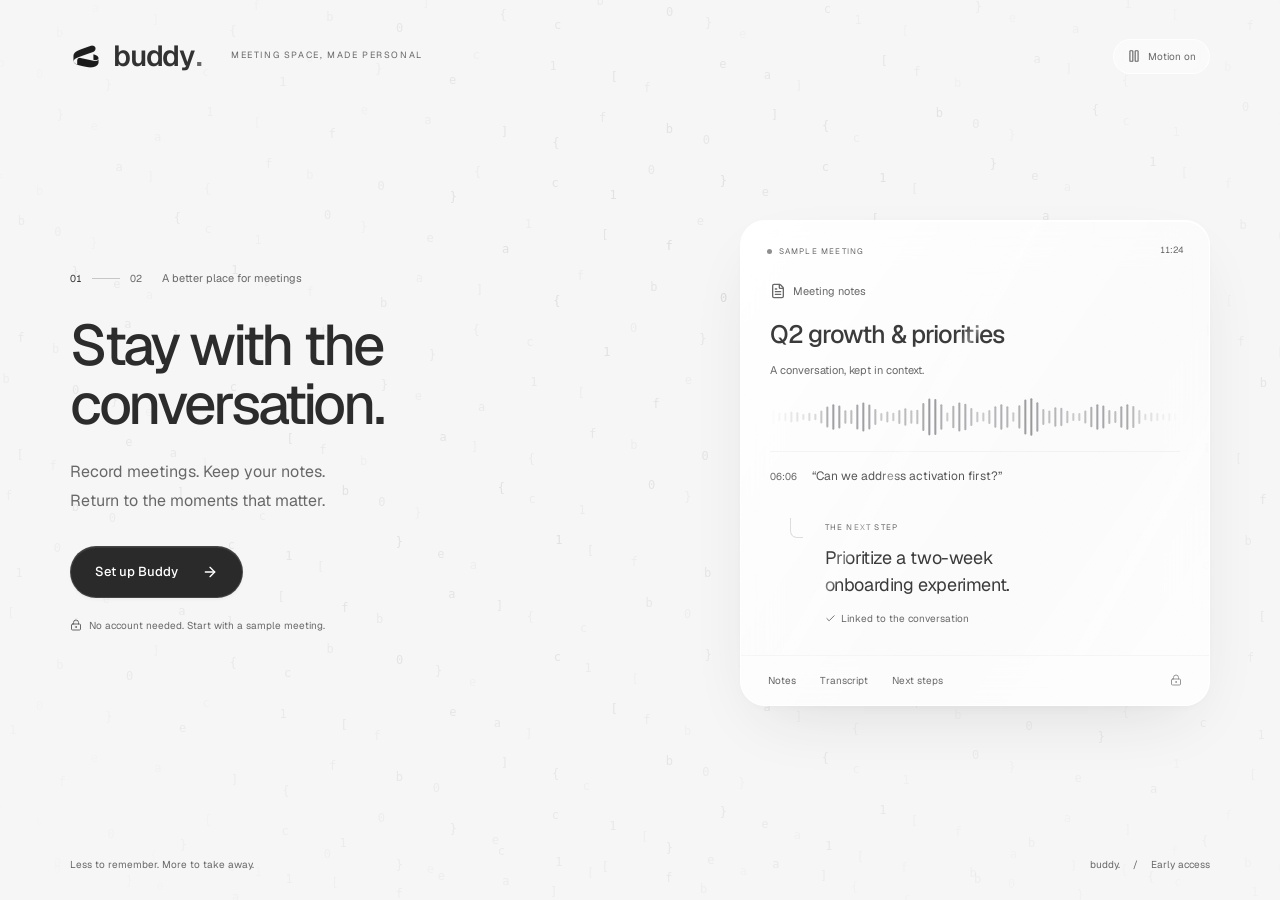
==== commit 0a557cdc: "Publish restored FAQ, free-local option and Windows download" ====
--- a/app/index.html
+++ b/app/index.html
@@ -1,6 +1,6 @@
 <!doctype html>
 <html lang="en" data-type="software">
-  <head>
+  <head><script>if(location.protocol==='http:'&&/^(www\.)?meetbuddy\.me$/.test(location.hostname))location.replace('https://meetbuddy.me'+location.pathname+location.search+location.hash);</script>
     <meta charset="UTF-8" />
     <meta name="viewport" content="width=device-width, initial-scale=1.0, viewport-fit=cover, interactive-widget=resizes-content" />
     <meta name="description" content="Buddy, your local-first meeting workspace. Notes, decisions, and the context behind them." />
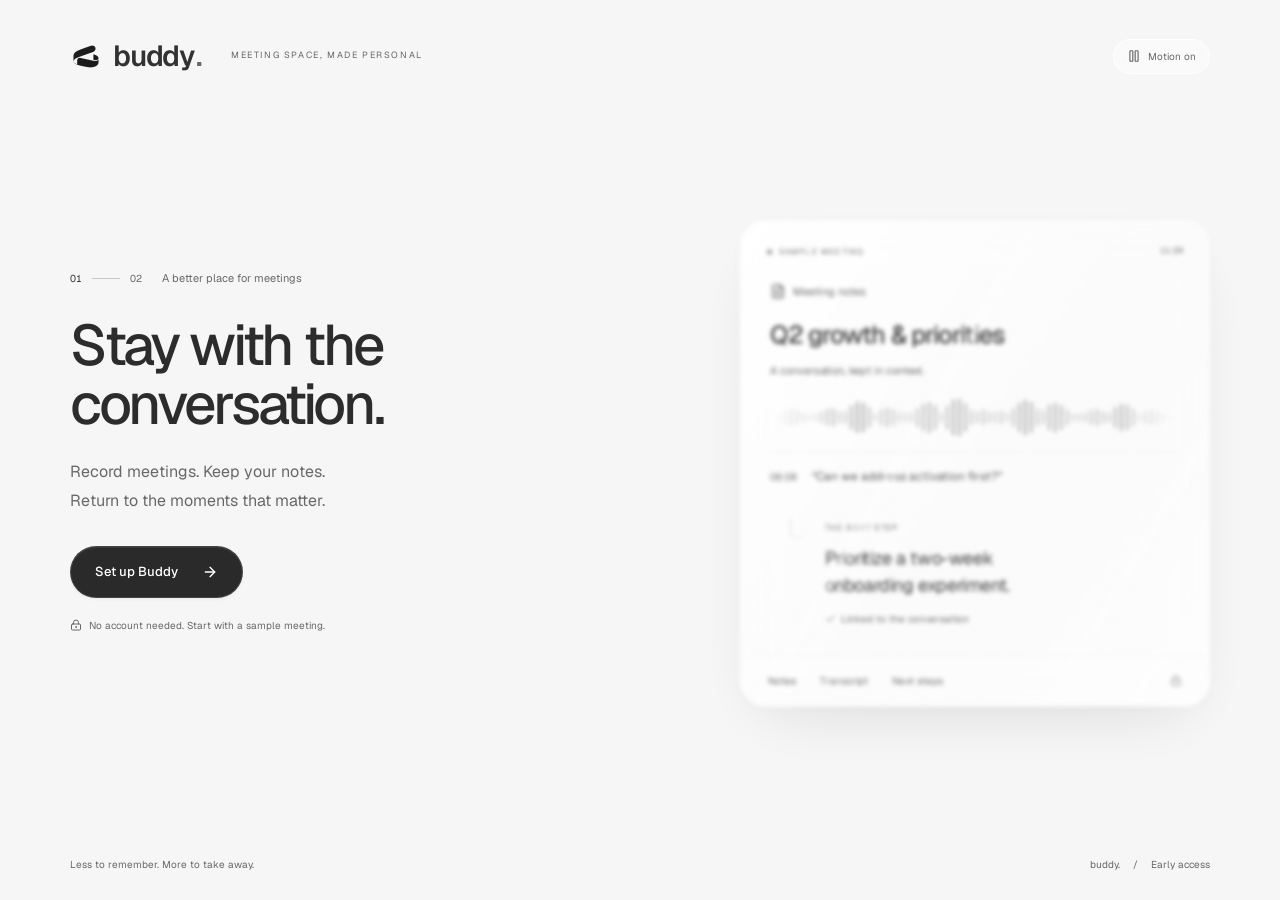
==== commit d6a2440a: "Publish interactive Buddy demo and glass platform dock" ====
--- a/app/index.html
+++ b/app/index.html
@@ -9,8 +9,8 @@
     <meta name="site-kind" content="software" />
     <title>Buddy — Meeting workspace</title>
     <link rel="icon" type="image/png" href="/buddy.png" />
-    <script type="module" crossorigin src="/assets/index-Cdv8J6OC.js"></script>
-    <link rel="stylesheet" crossorigin href="/assets/index-C3gljJ-B.css">
+    <script type="module" crossorigin src="/assets/index-B953qw4C.js"></script>
+    <link rel="stylesheet" crossorigin href="/assets/index-BkgLtd4b.css">
   </head>
   <body>
     <div id="root"></div>
--- a/assets/index-BkgLtd4b.css
+++ b/assets/index-BkgLtd4b.css
@@ -0,0 +1 @@
+@font-face{font-family:Inter Variable;font-style:normal;font-display:swap;font-weight:100 900;src:url(/assets/inter-cyrillic-ext-wght-normal-BOeWTOD4.woff2)format("woff2-variations");unicode-range:U+460-52F,U+1C80-1C8A,U+20B4,U+2DE0-2DFF,U+A640-A69F,U+FE2E-FE2F}@font-face{font-family:Inter Variable;font-style:normal;font-display:swap;font-weight:100 900;src:url(/assets/inter-cyrillic-wght-normal-DqGufNeO.woff2)format("woff2-variations");unicode-range:U+301,U+400-45F,U+490-491,U+4B0-4B1,U+2116}@font-face{font-family:Inter Variable;font-style:normal;font-display:swap;font-weight:100 900;src:url(/assets/inter-greek-ext-wght-normal-DlzME5K_.woff2)format("woff2-variations");unicode-range:U+1F??}@font-face{font-family:Inter Variable;font-style:normal;font-display:swap;font-weight:100 900;src:url(/assets/inter-greek-wght-normal-CkhJZR-_.woff2)format("woff2-variations");unicode-range:U+370-377,U+37A-37F,U+384-38A,U+38C,U+38E-3A1,U+3A3-3FF}@font-face{font-family:Inter Variable;font-style:normal;font-display:swap;font-weight:100 900;src:url(/assets/inter-vietnamese-wght-normal-CBcvBZtf.woff2)format("woff2-variations");unicode-range:U+102-103,U+110-111,U+128-129,U+168-169,U+1A0-1A1,U+1AF-1B0,U+300-301,U+303-304,U+308-309,U+323,U+329,U+1EA0-1EF9,U+20AB}@font-face{font-family:Inter Variable;font-style:normal;font-display:swap;font-weight:100 900;src:url(/assets/inter-latin-ext-wght-normal-DO1Apj_S.woff2)format("woff2-variations");unicode-range:U+100-2BA,U+2BD-2C5,U+2C7-2CC,U+2CE-2D7,U+2DD-2FF,U+304,U+308,U+329,U+1D00-1DBF,U+1E00-1E9F,U+1EF2-1EFF,U+2020,U+20A0-20AB,U+20AD-20C0,U+2113,U+2C60-2C7F,U+A720-A7FF}@font-face{font-family:Inter Variable;font-style:normal;font-display:swap;font-weight:100 900;src:url(/assets/inter-latin-wght-normal-Dx4kXJAl.woff2)format("woff2-variations");unicode-range:U+??,U+131,U+152-153,U+2BB-2BC,U+2C6,U+2DA,U+2DC,U+304,U+308,U+329,U+2000-206F,U+20AC,U+2122,U+2191,U+2193,U+2212,U+2215,U+FEFF,U+FFFD}@font-face{font-family:Geist Variable;font-style:normal;font-display:swap;font-weight:100 900;src:url(/assets/geist-cyrillic-ext-wght-normal-DjL33-gN.woff2)format("woff2-variations");unicode-range:U+460-52F,U+1C80-1C8A,U+20B4,U+2DE0-2DFF,U+A640-A69F,U+FE2E-FE2F}@font-face{font-family:Geist Variable;font-style:normal;font-display:swap;font-weight:100 900;src:url(/assets/geist-cyrillic-wght-normal-BEAKL7Jp.woff2)format("woff2-variations");unicode-range:U+301,U+400-45F,U+490-491,U+4B0-4B1,U+2116}@font-face{font-family:Geist Variable;font-style:normal;font-display:swap;font-weight:100 900;src:url(/assets/geist-vietnamese-wght-normal-6IgcOCM7.woff2)format("woff2-variations");unicode-range:U+102-103,U+110-111,U+128-129,U+168-169,U+1A0-1A1,U+1AF-1B0,U+300-301,U+303-304,U+308-309,U+323,U+329,U+1EA0-1EF9,U+20AB}@font-face{font-family:Geist Variable;font-style:normal;font-display:swap;font-weight:100 900;src:url(/assets/geist-latin-ext-wght-normal-DC-KSUi6.woff2)format("woff2-variations");unicode-range:U+100-2BA,U+2BD-2C5,U+2C7-2CC,U+2CE-2D7,U+2DD-2FF,U+304,U+308,U+329,U+1D00-1DBF,U+1E00-1E9F,U+1EF2-1EFF,U+2020,U+20A0-20AB,U+20AD-20C0,U+2113,U+2C60-2C7F,U+A720-A7FF}@font-face{font-family:Geist Variable;font-style:normal;font-display:swap;font-weight:100 900;src:url(/assets/geist-latin-wght-normal-BgDaEnEv.woff2)format("woff2-variations");unicode-range:U+??,U+131,U+152-153,U+2BB-2BC,U+2C6,U+2DA,U+2DC,U+304,U+308,U+329,U+2000-206F,U+20AC,U+2122,U+2191,U+2193,U+2212,U+2215,U+FEFF,U+FFFD}:root{--font:"Geist Variable", "Geist", -apple-system, BlinkMacSystemFont, "Segoe UI", sans-serif;--font-navigation:"Inter Variable", "Inter", -apple-system, BlinkMacSystemFont, "Segoe UI", sans-serif;--text-primary:#28333e;--text-reading:#505d6b;--text-secondary:#73808c;--canvas:#eef0f2;--paper:#fff;--sidebar:#f3f4f5;--ink:#182127;--muted:#7a858d;--blue:#4d788a;--border:#e7eaec;--surface:#f7f8f9;--green:#87a996;--warm:#bda17c;--space-1:4px;--space-2:8px;--space-3:12px;--space-4:16px;--space-6:24px;--space-8:32px;--space-12:48px;--radius-small:10px;--radius-panel:20px;--shadow:0 12px 32px -12px #17334520, 0 2px 5px #17334505;--fast:.2s cubic-bezier(.2,.7,.3,1);--gentle:.3s cubic-bezier(.2,.7,.3,1)}*{box-sizing:border-box}body{color:var(--ink);font:13px/1.5 var(--font);background:var(--canvas);-webkit-font-smoothing:antialiased;margin:0}button,input,textarea,select{font:inherit}button,a,input,textarea,select{-webkit-tap-highlight-color:transparent}button{cursor:pointer;color:inherit;background:0 0;border:0}button:disabled{cursor:not-allowed;opacity:.45}a{color:inherit;text-decoration:none}button,a{transition:background var(--fast), color var(--fast), box-shadow var(--fast), transform var(--fast)}button:not(:disabled):active,.button:active{transform:translateY(1px)}button:focus-visible,a:focus-visible,input:focus-visible,textarea:focus-visible,select:focus-visible,.note-editor:focus-visible{outline:2px solid var(--blue);outline-offset:3px}input,textarea,select{color:inherit}input,textarea{min-width:0}::-webkit-scrollbar{width:5px;height:5px}::-webkit-scrollbar-thumb{background:#cdd2db;border-radius:8px}h1,h2,h3,p{margin-top:0}.sr-only{clip:rect(0,0,0,0);white-space:nowrap;width:1px;height:1px;position:absolute;overflow:hidden}.skip-link{background:var(--ink);color:#fff;z-index:100;border-radius:8px;padding:12px 18px;position:fixed;top:-100px;left:18px}.skip-link:focus{top:12px}.icon-button{width:30px;height:30px;color:var(--muted);border-radius:7px;flex-shrink:0;justify-content:center;align-items:center;display:inline-flex}.button{border-radius:9px;justify-content:center;align-items:center;gap:10px;min-height:42px;padding:10px 17px;font-size:12px;font-weight:520;line-height:1.4;display:inline-flex}.button.primary{background:var(--ink);color:#fff;box-shadow:0 2px 3px #1620320e,inset 0 1px #ffffff15}.button.primary:hover{background:#313b4b;box-shadow:0 4px 12px #16203220}.button.secondary{border:1px solid var(--border);background:#fff}.button.secondary:hover{background:#f4f6f9}.button.danger{color:#a2372a;background:#fff1ef;border:1px solid #f4d4cf}.button.danger:hover{background:#ffe4df}.button.small{min-height:34px;padding:7px 12px;font-size:11px}.button.full{width:100%}.button-row{flex-wrap:wrap;align-items:center;gap:20px;display:flex}.text-button{color:var(--ink);justify-content:flex-start;align-items:center;gap:8px;padding:5px 0;font-size:12px;display:inline-flex}.text-button.subtle{color:var(--muted);font-size:11px}.muted{color:var(--muted)}.eyebrow{letter-spacing:1.5px;color:var(--muted);align-items:center;gap:10px;font-size:10px;font-weight:550;display:flex}.tiny-line{background:#7f9ebc;width:18px;height:1px}.status-dot{background:#72a090;border-radius:50%;flex-shrink:0;width:5px;height:5px;display:inline-block}.recording-dot{background:#d86b65;border-radius:50%;flex-shrink:0;width:6px;height:6px;display:inline-block;box-shadow:0 0 0 4px #d86b6513}.paused-dot{background:#b48d55;border-radius:50%;width:6px;height:6px}.badge{border-radius:5px;align-items:center;gap:5px;padding:3px 7px;font-size:10px;line-height:1.4;display:inline-flex}.badge.demo{color:#67798f;background:#edf1f6;border:1px solid #e2e8f0}.badge.neutral{color:#667183;background:#f0f2f5}.badge.confirmed{color:#4f806b;background:#eaf4ee}.badge.warning{color:#947341;background:#f8efdf}.brand{color:#212936;letter-spacing:-1.4px;align-items:center;font-size:27px;font-weight:620;line-height:1;display:inline-flex}.brand-mark{object-fit:contain;flex-shrink:0;width:32px;height:32px;margin-right:8px;display:block}.logo-button{padding:0;display:flex}.app-shell{height:100dvh;display:flex;overflow:hidden}.sidebar{border-right:1px solid var(--border);background:var(--sidebar);z-index:30;flex-direction:column;width:226px;min-width:226px;padding:30px 16px 0;display:flex}.sidebar-top{flex-direction:column;align-items:flex-start;gap:12px;margin-bottom:30px;padding:0 10px;display:flex}.new-meeting{justify-content:flex-start;gap:8px;min-height:39px;margin:0 3px 25px;padding:9px 12px;font-size:11px}.new-meeting>span{color:#a8aeb8;margin-left:auto;font-size:9px}.main-nav{flex-direction:column;gap:5px;display:flex}.main-nav>button{color:#707989;text-align:left;border-radius:7px;align-items:center;gap:11px;width:100%;min-height:38px;padding:10px 12px;font-size:11px;display:flex}.main-nav>button:hover{background:#e8edf2}.main-nav>button.active{color:#324f74;background:#e5ebf3;font-weight:520}.nav-count{color:#8997aa;margin-left:auto;font-size:9px}.recent-heading{color:#929ba8;letter-spacing:1.1px;margin:32px 0 12px;padding:0 12px;font-size:8px}.sidebar-meetings>button{color:#8a93a1;text-align:left;border-radius:7px;align-items:center;gap:10px;width:100%;padding:10px 12px;font-size:10px;display:flex}.sidebar-meetings>button>span:last-child{white-space:nowrap;text-overflow:ellipsis;overflow:hidden}.meeting-dot{background:#bbc4d0;border-radius:50%;flex-shrink:0;width:4px;height:4px}.meeting-dot.live{background:#cc7b6f}.sidebar-bottom{margin-top:auto;padding-top:20px}.local-note{align-items:flex-start;gap:10px;padding:14px 10px 26px;display:flex}.local-lock{color:#8393a9;background:#e7edf2;border-radius:9px;padding:8px;display:flex}.local-note strong{color:#687487;font-size:10px;font-weight:500}.local-note p{color:#929ba7;margin:3px 0 0;font-size:9px}.settings-nav{color:#7c8797;align-items:center;gap:11px;width:100%;padding:12px 10px 20px;font-size:10px;display:flex}.settings-nav:hover{color:#283f5e}.profile{border-top:1px solid var(--border);align-items:center;gap:9px;padding:17px 4px;display:flex}.profile-avatar{color:#7b8a9c;background:#e0e7ee;border:3px solid #fff9;border-radius:50%;place-items:center;width:29px;height:29px;font-size:10px;display:grid}.profile>span:nth-child(2){color:#576171;font-size:10px}.profile small{color:#939caa;margin-top:2px;font-size:8px;display:block}.profile .icon-button{margin-left:auto}.main-shell{background:var(--paper);flex-direction:column;flex:1;min-width:0;display:flex;position:relative}.topbar{border-bottom:1px solid var(--border);background:#fcfdfe;justify-content:space-between;align-items:center;height:59px;min-height:59px;padding:0 28px;display:flex}.breadcrumb{color:#929ba8;align-items:center;gap:13px;font-size:10px;display:flex}.breadcrumb>svg{color:#bbc2cb}.topbar-right{align-items:center;gap:19px;display:flex}.local-badge{color:#8b96a5;align-items:center;gap:6px;font-size:9px;display:flex}.mobile-menu{display:none}.main-content{flex:1;min-height:0;overflow:auto}.global-error{color:#985444;white-space:pre-line;background:#fff0e9;align-items:center;gap:8px;max-height:120px;padding:8px 18px;font-size:11px;display:flex;overflow-y:auto}.global-error>span{flex:1}.recording-banner{background:#f7eeeb;justify-content:center;align-items:center;gap:12px;width:100%;padding:9px;font-size:11px;display:flex}.library{max-width:1280px;margin:0 auto;padding:0 6%}.library-hero{border-bottom:1px solid var(--border);grid-template-columns:1.1fr 1fr;align-items:center;gap:20px;min-height:370px;padding:66px 0 58px;display:grid}.library-hero h1{letter-spacing:-2.5px;margin:23px 0 19px;font-size:clamp(38px,3.5vw,55px);font-weight:450;line-height:1.14}.library-hero h1>span{color:#9aa5b5}.library-hero p{color:#8994a4;margin-bottom:27px;font-size:12px;line-height:1.9}.library-hero .text-button{font-size:10px}.hero-orb{flex-direction:column;justify-content:center;align-self:stretch;align-items:center;gap:29px;display:flex;position:relative}.orb-status{color:#9aa5b4;align-items:center;gap:7px;font-size:9px;display:flex}.orb-status .status-dot{width:4px;height:4px}.orb-orbit{border:1px solid #e4eaf126;border-radius:50%;width:245px;height:245px;position:absolute;top:calc(50% - 148px);box-shadow:0 0 0 32px #e8edf220,0 0 0 68px #edf0f318}.library-section-head{justify-content:space-between;align-items:center;gap:20px;margin:31px 0 22px;display:flex}.library-section-head h2{letter-spacing:-.45px;margin:0 0 5px;font-size:16px;font-weight:500}.library-section-head>div>span{color:#96a0ae;font-size:10px}.search-field{border:1px solid var(--border);color:#9ca5b2;background:#fff;border-radius:7px;align-items:center;gap:8px;padding:9px 10px;display:flex}.search-field input{background:0 0;border:0;outline:0;width:165px;padding:0;font-size:10px}.search-field input::placeholder{color:#9ca5b2}.search-field kbd{color:#c5ccd4;font-size:11px}.meeting-list{flex-direction:column;gap:7px;display:flex}.meeting-row{text-align:left;border:1px solid var(--border);background:#fff;border-radius:11px;align-items:center;gap:18px;width:100%;padding:24px 19px;display:flex}.meeting-row:hover{background:#fcfdff;border-color:#cbd6e3;transform:translateY(-2px);box-shadow:0 7px 20px #2d3a5207}.meeting-row-icon{color:#8396b0;background:#f1f5fa;border-radius:10px;padding:12px;display:flex}.meeting-info{flex:1;min-width:0}.meeting-info>strong{letter-spacing:-.2px;margin-bottom:6px;font-size:13px;font-weight:500;display:block}.meeting-info>span{color:#98a1ad;align-items:center;gap:10px;font-size:9px;display:flex}.inline-demo{color:#8797ad;background:#eef2f7;border-radius:4px;padding:1px 5px;font-size:8px}.meeting-date{color:#7d8796;width:90px;font-size:10px}.meeting-date small{color:#a4acb8;margin-top:4px;font-size:9px;display:block}.row-summary{color:#8e9aad;gap:5px;width:100px;font-size:9px;display:grid}.row-summary>span{align-items:center;gap:7px;display:flex}.row-arrow{color:#aeb7c4;margin-left:5px}.library-footer{color:#a0a9b6;align-items:center;gap:8px;padding:28px 2px;font-size:9px;display:flex}.library-footer button{color:#8d99a9;align-items:center;gap:5px;margin-left:auto;font-size:9px;display:flex}.page-meeting{overflow:hidden}.meeting-layout{width:100%;height:100%;display:flex}.document-column{background:#fdfdfe;flex-direction:column;flex:1;min-width:0;display:flex}.meeting-toolbar{border-bottom:1px solid #f0f2f5;justify-content:space-between;align-items:center;min-height:49px;padding:0 25px;display:flex}.meeting-toolbar>div{align-items:center;gap:4px;display:flex}.back-link{color:#909bab;align-items:center;gap:8px;padding:4px 0;font-size:10px;display:flex}.back-link:hover{color:var(--blue)}.save-indicator{color:#a0aab7;align-items:center;gap:5px;padding-right:10px;font-size:8px;display:flex}.save-indicator svg{color:#7da792}.document-scroll{scroll-behavior:smooth;flex:1;min-height:0;overflow:auto}.document-heading{max-width:840px;margin:0 auto;padding:38px 46px 0}.meeting-labels{align-items:center;gap:11px;margin-bottom:12px;display:flex}.meeting-labels .eyebrow{letter-spacing:1.35px;color:#97a3b3;font-size:8px}.meeting-labels .badge{padding:2px 6px;font-size:8px}.meeting-title{letter-spacing:-1.35px;text-overflow:ellipsis;background:0 0;border:0;outline:none;width:100%;padding:0 0 4px;font-size:clamp(25px,2.5vw,35px);font-weight:450;display:block}.meeting-title:focus{box-shadow:0 1px var(--blue)}.meeting-meta{color:#9aa5b3;flex-wrap:wrap;gap:18px;margin:13px 0 24px;font-size:9px;display:flex}.meeting-meta>span{align-items:center;gap:6px;display:flex}.document-tabs{border-bottom:1px solid var(--border);align-items:center;gap:21px;display:flex}.document-tabs>button{color:#9ba5b3;border-bottom:2px solid #0000;align-items:center;gap:7px;margin-bottom:-1px;padding:10px 0 12px;font-size:10px;display:flex}.document-tabs>button.active{color:#516a8d;border-bottom-color:#7e98be}.document-tabs>button:hover{color:#526d90}.document-tabs>button>span{color:#a2adba;background:#f0f3f7;border-radius:4px;padding:0 4px;font-size:8px}.meeting-status{color:#95a393;white-space:nowrap;align-items:center;gap:6px;margin-left:auto;font-size:8px;display:flex}.document-body{max-width:840px;margin:0 auto;padding:24px 46px 18px}.demo-note{color:#9aa9be;align-items:center;gap:7px;margin-bottom:25px;font-size:8px;display:flex}.note-block{margin:0 0 25px;padding:0;scroll-margin-top:24px;position:relative}.block-heading{justify-content:space-between;align-items:center;gap:12px;margin-bottom:9px;display:flex}.block-heading h2{letter-spacing:-.2px;align-items:center;gap:7px;margin:0;font-size:13px;font-weight:550;display:flex}.block-meta{align-items:center;gap:8px;display:flex}.time-link{color:#93a4bb;white-space:nowrap;border-radius:4px;align-items:center;gap:4px;padding:2px 4px;font-size:8px;display:inline-flex}.time-link:hover{color:var(--blue);background:#edf2f9}.note-editor{color:#7d8797;outline:none;min-height:25px;font-size:11px;line-height:1.95}.note-editor p{margin-bottom:7px}.note-editor p:last-child{margin-bottom:0}.note-editor ul{margin:3px 0;padding:0 0 0 17px}.note-editor li{padding-left:3px}.note-editor li p{margin:0}.note-editor li::marker{color:#a7b4c6;font-size:8px}.editor-toolbar{box-shadow:var(--shadow);border:1px solid var(--border);z-index:5;background:#fff;border-radius:6px;align-items:center;padding:2px;display:flex;position:absolute;top:-29px;right:0}.editor-toolbar .icon-button{width:25px;height:24px}.decision-block{background:#f1f6f3;border-left:2px solid #a7c6b7;border-radius:0 7px 7px 0;padding:14px 16px}.action-block{margin:30px 0 22px}.action-block .block-heading .muted{font-size:8px}.action-row{border-bottom:1px solid #f0f2f5;align-items:center;gap:10px;padding:10px 0;display:flex}.action-checkbox{color:#fff;border:1px solid #cbd5e2;border-radius:4px;place-items:center;width:15px;min-width:15px;height:15px;padding:0;display:grid}.action-checkbox:hover{background:#e7eef8;border-color:#6e8bb5}.action-row>div{flex:1}.action-row strong{color:#707f93;font-size:10px;font-weight:450;display:block}.action-row>div>span{color:#a0abbb;gap:6px;margin-top:3px;font-size:8px;display:flex}.action-row.done strong,.struck{color:#a6b1bf;text-decoration:line-through}.add-note{color:#a8b2c1;align-items:center;gap:7px;padding:8px 0;font-size:9px;display:flex}.add-note:hover{color:#6986ad}.document-end{color:#c1c8d2;justify-content:center;align-items:center;gap:10px;margin:25px 0;font-size:8px;display:flex}.document-end span{background:#e6eaf0;width:25px;height:1px}.capture-bar{background:#fcf5f2;border:1px solid #eddad5;border-radius:7px;justify-content:space-between;align-items:center;margin:16px 45px 0;padding:9px 20px;display:flex}.capture-bar>div{color:#a87d70;align-items:center;gap:10px;font-size:9px;display:flex}.stop-button{background:#f2e4df;border-radius:5px;align-items:center;gap:6px;padding:5px 8px;font-size:9px;display:flex}.audio-meter{background:#ebd9d3;border-radius:3px;width:55px;height:3px;overflow:hidden}.audio-meter span{background:#b68271;height:100%;transition:width 80ms;display:block}.transcript .search-field{margin-bottom:24px}.transcript .search-field input{width:100%}.transcript-segment{border-bottom:1px solid #edf0f4;padding:15px 0;scroll-margin:30px;transition:background .5s}.transcript-segment>div{color:#a7b1bf;justify-content:space-between;font-size:8px;display:flex}.transcript-segment p{color:#7d8a9e;margin:9px 0 0;font-size:11px;line-height:1.9}.transcript-segment.source-highlight{background:#edf4ff;border-radius:8px}.full-roadmap h2{letter-spacing:-.7px;font-size:20px;font-weight:450}.full-roadmap>p{font-size:11px}.roadmap{border-top:1px solid var(--border);background:#f9fafc;flex-shrink:0;padding:13px 23px 15px}.roadmap-header{justify-content:space-between;align-items:center;gap:10px;display:flex}.roadmap-toggle{text-align:left;color:#93a0b2;align-items:center;gap:8px;padding:0;display:flex}.roadmap-toggle strong{color:#6a798f;font-size:10px;font-weight:500}.roadmap-toggle>span{color:#a8b3c2;font-size:8px}.segmented{background:#edf0f4;border-radius:5px;flex-shrink:0;padding:2px;display:flex}.segmented>button{color:#9ca7b6;border-radius:4px;align-items:center;gap:4px;padding:3px 7px;font-size:8px;display:flex}.segmented>button.selected{color:#5e7492;background:#fff;box-shadow:0 1px 2px #2334480a}.timeline-track{gap:0;padding:14px 0 5px;display:flex;overflow:auto}.timeline-item{flex-shrink:0;align-items:center;display:flex}.timeline-node{text-align:left;background:#fff;border:1px solid #e2e7ee;border-radius:8px;flex-direction:column;align-items:flex-start;width:140px;height:85px;padding:10px 12px;display:flex}.timeline-node:hover{border-color:#b1c3d9;transform:translateY(-2px);box-shadow:0 4px 8px #1e30430a}.node-time{color:#a7b0be;margin-bottom:6px;font-size:7px}.node-kind{color:#90a0b8;align-items:center;gap:4px;margin-bottom:5px;font-size:7px;display:flex}.timeline-node>strong{color:#718098;white-space:nowrap;font-size:9px;font-weight:480}.timeline-arrow{color:#c7d1df;margin:0 9px}.timeline-node.event-decision{background:#f1f8f3;border-color:#cbdfd4}.event-decision .node-kind,.event-decision>strong{color:#749e87}.timeline-node.event-objection{background:#fcf7f0;border-color:#ebe0d1}.event-objection .node-kind{color:#b99f7b}.graph{border:1px solid var(--border);border-radius:9px;width:100%;height:230px;margin-top:12px;overflow:hidden}.roadmap-expanded{background:0 0;border-top:0;padding:20px 0}.roadmap-expanded .graph{height:380px}.roadmap-expanded .timeline-track{flex-direction:column;gap:12px}.roadmap-expanded .timeline-item{flex-direction:column;align-items:stretch}.roadmap-expanded .timeline-node{width:100%}.roadmap-expanded .timeline-arrow{display:none}.assistant-panel{border-left:1px solid var(--border);resize:horizontal;background:#f6f8fb;flex-direction:column;flex-shrink:0;width:330px;min-width:285px;max-width:450px;display:flex;overflow:auto}.assistant-header{border-bottom:1px solid #e9edf3;justify-content:space-between;align-items:center;min-height:49px;padding:0 17px;display:flex}.assistant-header>span{color:#677b99;align-items:center;gap:8px;font-size:10px;font-weight:500;display:flex}.assistant-header .icon-button{color:#a3aec0}.assistant-scroll{flex:1;min-height:0;padding:22px 22px 0;overflow:auto}.assistant-welcome{text-align:center;flex-direction:column;align-items:center;padding-top:clamp(22px,8vh,95px);display:flex}.assistant-welcome h2{color:#7a8ba5;letter-spacing:-.7px;margin:23px 0 11px;font-size:19px;font-weight:420;line-height:1.4}.assistant-welcome p{color:#a3afc1;margin-bottom:30px;font-size:10px;line-height:1.8}.suggestions{flex-direction:column;gap:8px;width:100%;display:flex}.suggestions>button{color:#8d9eb6;text-align:left;background:#ffffffa6;border:1px solid #e5eaf1;border-radius:7px;align-items:center;gap:9px;padding:13px 11px;display:flex}.suggestions>button>span{color:#8a99ad;flex:1;font-size:9px}.suggestions>button:hover{background:#fff;border-color:#bdcbdd;transform:translateY(-2px)}.assistant-compose{margin-top:15px;padding:16px 15px 14px}.context-tag{color:#a3b1c4;align-items:center;gap:6px;margin-bottom:8px;padding-left:4px;font-size:8px;display:flex}.context-tag>span:last-child{margin-left:auto;margin-right:6px;font-size:12px}.composer textarea{resize:none;color:#5b6e8d;background:0 0;border:0;outline:none;width:100%;height:71px;padding:14px 13px 5px;font-size:10px;line-height:1.6}.compose-tools{align-items:center;gap:3px;padding:0 8px 8px;display:flex}.compose-tools .icon-button{color:#9eafc7;width:26px;height:26px}.compose-tools .send-button{color:#fff;background:#273c58;border-radius:7px;margin-left:auto}.provider-select{color:#a3aec0;align-items:center;gap:7px;padding:4px 6px;font-size:8px;display:flex}.assistant-privacy{color:#b3becd;text-align:center;margin:11px 0 0;font-size:7px}.chat-messages{padding-bottom:12px}.chat-message{margin-bottom:23px}.message-text{white-space:pre-line;color:#7e8ea6;overflow-wrap:anywhere;font-size:10px;line-height:1.9}.answer-label{color:#5f7798;align-items:center;gap:7px;margin-bottom:10px;font-size:10px;display:flex}.answer-label>span:last-child{color:#a7b4c8;margin-left:auto;font-size:7px}.citations{flex-direction:column;gap:4px;margin-top:10px;display:flex}.citations>button{color:#8299b9;text-align:left;background:#eaf0f8;border-radius:5px;align-items:center;gap:6px;padding:6px 7px;font-size:8px;display:flex}.citations>button:hover{background:#dfe9f6}.citations>button>span{background:#dce6f3;border-radius:3px;padding:0 4px}.citations>button>svg{flex-shrink:0;margin-left:auto}.thinking{color:#91a3bc;align-items:center;gap:7px;margin:10px 0 20px;font-size:9px;display:flex}.cloud-checkbox{margin-top:9px;font-size:8px!important}.collection{max-width:1100px;margin:0 auto;padding:60px 6%}.collection>h1,.knowledge-heading h1{letter-spacing:-1.7px;margin:22px 0 15px;font-size:clamp(29px,3.3vw,44px);font-weight:440;line-height:1.18}.collection-list{flex-direction:column;display:flex}.collection-row{border-top:1px solid var(--border);align-items:flex-start;gap:17px;padding:24px 0;display:flex}.collection-row>div{flex:1}.collection-title{text-align:left;align-items:center;gap:9px;margin-bottom:8px;padding:0;font-size:13px;font-weight:500;display:flex}.collection-title svg{color:#a4b1c4}.collection-title:hover{color:#627fa9}.collection-row p{color:#8c9aaf;margin-bottom:8px;font-size:11px;line-height:1.8}.collection-row .action-checkbox{margin-top:2px}.decision-icon{color:#7b9b89;background:#eaf2ed;border-radius:7px;place-items:center;width:30px;height:30px;display:grid}.collection-row>.badge{margin-top:1px;font-size:8px}.knowledge-heading{justify-content:space-between;align-items:center;gap:20px;display:flex}.knowledge-heading h1>span{color:#a1adbd}.knowledge-symbol{color:#b4c2d8;background:radial-gradient(circle,#e9eff8,#0000 70%);margin-right:40px;padding:40px}.knowledge-actions{flex-wrap:wrap;align-items:center;gap:12px;display:flex}.knowledge .field-help{margin:14px 0 35px}.import-status{color:#6d8f81;align-items:center;gap:7px;font-size:11px;display:flex}.source-groups>section{margin-bottom:30px}.source-groups>section>header{border-bottom:1px solid var(--border);justify-content:space-between;align-items:center;gap:10px;padding:0 0 13px;display:flex}.source-groups h2{align-items:center;gap:9px;margin:0;font-size:12px;font-weight:500;display:flex}.source-groups h2>span{color:#a6b1c1;font-size:9px;font-weight:400}.source-row{text-align:left;border-bottom:1px solid #f0f2f5;align-items:center;gap:15px;width:100%;padding:21px 8px;display:flex}.source-row:hover{background:#f7f9fc}.source-row>div{flex:1}.source-row strong{margin-bottom:4px;font-size:12px;font-weight:470;display:block}.file-type{color:#8aa1be;background:#f3f6fa;border:1px solid #dbe4ef;border-radius:5px 9px 5px 5px;place-items:center;width:37px;height:43px;font-size:8px;font-weight:600;display:grid}.file-csv,.file-xlsx{color:#82a492;background:#f0f6f2;border-color:#dce9e1}.file-pdf{color:#bd8d83;background:#fbf3f0;border-color:#efdfd9}.source-indexed{color:#92ae9e;align-items:center;gap:5px;font-size:8px;display:flex}.knowledge-privacy{color:#a2b0c4;align-items:flex-start;gap:14px;padding:25px 0;display:flex}.knowledge-privacy h3{color:#8695aa;margin-bottom:7px;font-size:12px;font-weight:450}.knowledge-privacy p{color:#a5b0c0;max-width:480px;font-size:10px;line-height:1.9}.empty{text-align:center;color:#a5b3c7;flex-direction:column;align-items:center;padding:38px 20px;display:flex}.empty h3{color:#8b9cb4;margin:14px 0 6px;font-size:13px;font-weight:450}.empty p{max-width:340px;margin:0;font-size:10px;line-height:1.9}.roadmap .empty{padding:20px}.roadmap .empty>svg{display:none}.roadmap .empty h3{margin:0 0 4px;font-size:10px}.modal-backdrop{z-index:60;-webkit-backdrop-filter:blur(7px);backdrop-filter:blur(7px);background:#14243d30;justify-content:center;align-items:center;padding:25px;animation:.16s ease-out veil-in;display:flex;position:fixed;inset:0}.modal{background:#fcfdfe;border:1px solid #fff9;border-radius:17px;flex-direction:column;width:500px;max-width:100%;max-height:calc(100dvh - 50px);animation:.2s ease-out panel-in;display:flex;overflow:auto;box-shadow:0 24px 100px #1d2a4626}.modal>header{border-bottom:1px solid var(--border);flex-shrink:0;justify-content:space-between;align-items:center;padding:21px 25px;display:flex}.modal>header h2{letter-spacing:-.4px;margin:0;font-size:16px;font-weight:480}.modal-wide{width:750px}.modal-body{padding:27px}.modal-body>p{color:#8a99af;margin-bottom:24px;font-size:12px;line-height:1.9}.new-meeting-form{padding:24px 27px 22px}.new-meeting-form>p{color:#96a3b6;margin-bottom:22px;font-size:11px}.field-label{color:#798aa3;flex-direction:column;gap:8px;margin:18px 0;font-size:10px;font-weight:500;display:flex}.field-label>input,.field-label>select{color:#6a7d99;background:#fff;border:1px solid #dfe6f0;border-radius:7px;width:100%;height:39px;padding:0 11px;font-size:11px}.field-help{color:#a0adc1;margin:8px 0 16px;font-size:9px;line-height:1.9}.mode-options{gap:8px;margin:23px 0;display:grid}.mode-options>button{text-align:left;color:#9aabc3;border:1px solid #e5eaf2;border-radius:9px;align-items:center;gap:13px;width:100%;padding:15px 13px;display:flex}.mode-options>button.selected{color:#6985aa;background:#edf3fb;border-color:#b8cbe5}.mode-options>button>span:nth-child(2){flex:1}.mode-options strong{color:#6f829e;margin-bottom:4px;font-size:11px;font-weight:500;display:block}.mode-options small{color:#a0acc0;font-size:9px;display:block}.radio-dot{border:1px solid #c7d4e6;border-radius:50%;place-items:center;width:13px;height:13px;display:grid}.radio-dot>span{background:#7b9dc9;border-radius:50%;width:7px;height:7px}.checkbox-label{color:#8d9eb7;align-items:flex-start;gap:8px;font-size:10px;line-height:1.8;display:flex}.checkbox-label>input{accent-color:#6a8ebc;flex-shrink:0;margin-top:4px}.consent{margin:20px 0}.form-footnote{justify-content:center;align-items:center;gap:6px;display:flex;color:#abb7c9!important;margin:14px 0 0!important;font-size:8px!important}.settings-layout{grid-template-columns:175px 1fr;min-height:430px;display:grid}.settings-layout>nav{border-right:1px solid var(--border);background:#f4f6f9;flex-direction:column;gap:5px;padding:23px 12px;display:flex}.settings-layout>nav>button{color:#8c9ab0;text-align:left;border-radius:7px;align-items:center;gap:9px;padding:11px 9px;font-size:10px;display:flex}.settings-layout>nav>button>svg:last-child{margin-left:auto}.settings-layout>nav>button.active{color:#657fa3;background:#e5edf7}.settings-content>h3{letter-spacing:-.6px;margin-bottom:10px;font-size:18px;font-weight:450}.setting-toggle{border-top:1px solid var(--border);align-items:center;gap:25px;margin-top:22px;padding:20px 0;display:flex}.setting-toggle>span{flex:1}.setting-toggle strong{color:#7a8ca7;font-size:10px;font-weight:500;display:block}.setting-toggle small{color:#acb6c7;margin-top:4px;font-size:9px;line-height:1.8;display:block}.setting-toggle>input{accent-color:#6f91bf;width:15px;height:15px}.setting-link{color:#7a8da8;border-top:1px solid var(--border);align-items:center;gap:9px;width:100%;padding:15px 0;font-size:10px;display:flex}.setting-link>svg:last-child{margin-left:auto}.info-box{color:#8a9db8;background:#eef3f9;border-radius:8px;align-items:flex-start;gap:10px;margin:18px 0;padding:14px 15px;font-size:9px;line-height:1.9;display:flex}.info-box>svg{flex-shrink:0;margin-top:1px}.permission-row{color:#9aacbf;border-bottom:1px solid var(--border);align-items:center;gap:12px;padding:15px 0;display:flex}.permission-row>span:nth-child(2){flex:1}.permission-row strong{color:#7589a6;font-size:11px;font-weight:450;display:block}.permission-row small{color:#a4b1c6;margin-top:4px;font-size:8px;display:block}.permission-row .badge{font-size:8px}.privacy-list{margin:25px 0;padding:0;list-style:none}.privacy-list li{color:#91a0b5;align-items:center;gap:8px;margin:13px 0;font-size:10px;display:flex}.inline-error{color:#ab6b5a;white-space:pre-line;background:#fbefea;border-radius:7px;padding:12px;font-size:10px;line-height:1.8}.export-options{gap:10px;display:grid}.export-options>button{border:1px solid var(--border);text-align:left;color:#8e9fba;border-radius:10px;grid-template-columns:28px 1fr 20px;align-items:center;column-gap:14px;padding:18px;display:grid}.export-options>button:hover{background:#f3f6fb}.export-options>button>svg:first-child{grid-row:span 2}.export-options strong{color:#6a809e;font-size:12px;font-weight:500}.export-options span{color:#a1aec3;grid-column:2;margin-top:3px;font-size:10px}.export-options>button>svg:last-child{grid-area:1/3/3}.evidence-body{padding:26px}.evidence-kind{color:#8aa3c3;align-items:center;gap:12px;margin-bottom:18px;font-size:9px;display:flex}.evidence-kind>span{color:#b0bace;margin-left:auto}.evidence-body h3{letter-spacing:-.8px;margin-bottom:13px;font-size:23px;font-weight:450;line-height:1.25}.evidence-excerpt{background:#f1f5fa;border:1px solid #e5ebf4;border-radius:9px;margin:24px 0;padding:18px}.evidence-excerpt>div{color:#91a4bf;align-items:center;gap:7px;font-size:9px;display:flex}.evidence-excerpt>div>span{color:#b1bfd2;margin-left:auto;font-size:8px}.evidence-excerpt blockquote,.document-excerpt{color:#748aa8;white-space:pre-line;margin:15px 0;font-size:12px;line-height:1.9}.evidence-footnote{align-items:center;gap:7px;margin-top:25px;margin-bottom:0;display:flex;color:#afbbcd!important;font-size:8px!important}.related-moments{border-top:1px solid var(--border);align-items:center;gap:15px;margin-top:20px;padding-top:15px;display:flex}.related-moments>span{color:#a4b1c6;font-size:9px}.related-moments>button{color:#869dbc;align-items:center;gap:5px;font-size:10px;display:flex}.document-source-heading{color:#a4b8d0;align-items:center;gap:12px;margin-bottom:18px;display:flex}.document-source-heading h3{color:#687e9e;overflow-wrap:anywhere;margin:0;font-size:20px}.document-excerpt{overflow-wrap:anywhere;background:#f1f5fb;border-left:2px solid #a9bdd8;border-radius:0 8px 8px 0;padding:18px;font-size:11px}.demo-source-label{margin:10px 0;color:#b59f7b!important;font-size:8px!important}.audio-preview{z-index:45;-webkit-backdrop-filter:blur(15px);backdrop-filter:blur(15px);border:1px solid var(--border);background:#ffffffed;border-radius:11px;align-items:center;gap:8px;max-width:calc(100% - 35px);padding:11px 13px;display:flex;position:absolute;bottom:18px;right:20px;box-shadow:0 8px 35px #21314d1a}.audio-preview>span{color:#879dbb;flex-wrap:wrap;gap:6px;max-width:170px;font-size:10px;display:flex}.audio-preview small{color:#abb8cb;width:100%;font-size:7px;display:block}.audio-preview audio{width:210px;height:30px}.onboarding{z-index:50;background:#f5f7fa;grid-template-columns:1fr 1fr;align-items:center;padding:50px 8%;display:grid;position:fixed;inset:0;overflow:auto}.onboard-brand{align-items:center;gap:25px;display:flex;position:absolute;top:42px;left:6%}.onboard-brand>span{color:#a7b2c3;letter-spacing:1.7px;border-left:1px solid #dce2ec;padding-left:22px;font-size:7px}.onboard-visual{justify-content:center;align-items:center;height:400px;display:flex;position:relative}.onboard-visual .orb-hero{width:220px;height:220px;box-shadow:0 50px 50px -32px #2a44657a,0 0 100px 35px #a4c6f135,inset -13px -22px 30px #172f6145,inset 10px 10px 30px #fff}.onboard-orbit{border:1px solid #d8e3f05e;border-radius:50%;width:370px;height:370px;position:absolute;box-shadow:0 0 0 50px #e0e9f125,0 0 0 100px #e7edf325}.onboard-caption{color:#9caec5;align-items:center;gap:7px;font-size:9px;display:flex;position:absolute;bottom:20px}.onboard-content{max-width:550px;padding-left:13%;position:relative}.onboard-content h1{letter-spacing:-3px;margin:28px 0 22px;font-size:clamp(36px,4.7vw,66px);font-weight:420;line-height:1.1}.onboard-content>p{color:#99a8be;margin-bottom:35px;font-size:13px;line-height:1.95}.onboard-content>.button{gap:22px;padding:13px 20px;font-size:11px}.onboard-note{color:#a8b6ca;align-items:center;gap:6px;margin-top:17px;font-size:8px;display:flex}.onboard-pagination{align-items:center;gap:5px;margin-top:40px;display:flex}.onboard-pagination>span{background:#d6dfeb;border-radius:5px;width:5px;height:5px}.onboard-pagination>span.selected{background:#829cbe;width:20px}.onboard-checks{color:#8e9fb7;gap:13px;margin:0 0 30px;font-size:11px;display:grid}.onboard-checks>span{align-items:center;gap:9px;display:flex}.onboard-checks svg{color:#91af9f}.onboard-content>.text-button{color:#a1b0c5;margin-left:20px;font-size:10px}.onboarding footer{color:#b2bfd1;justify-content:space-between;font-size:8px;display:flex;position:absolute;bottom:30px;left:6%;right:6%}.boot-screen{text-align:center;flex-direction:column;justify-content:center;align-items:center;gap:20px;min-height:100dvh;padding:30px;display:flex}.boot-screen p{color:#90a4c0;max-width:500px;font-size:12px;line-height:1.9}.boot-screen h1{letter-spacing:-1px;margin:0;font-size:28px;font-weight:450}.note-editor{color:#647186;font-size:13px;line-height:1.85}.note-editor strong{color:#435570}.block-heading h2{font-size:14px}.main-nav>button{font-size:12px}.sidebar-meetings>button{color:#7b8799;font-size:11px}.settings-nav,.profile>span:nth-child(2){font-size:11px}.profile small{font-size:9px}.local-note strong{font-size:11px}.local-note p{font-size:10px}.breadcrumb,.back-link{font-size:11px}.save-indicator{font-size:9px}.meeting-meta{color:#7f8da1;font-size:10px}.document-tabs>button{font-size:11px}.demo-note{color:#879ab4;font-size:9px}.assistant-welcome p{color:#8a9ab1;font-size:11px}.assistant-header>span{font-size:12px}.composer textarea{color:#5e7390;font-size:12px}.context-tag{color:#8a9fb9;font-size:9px}.citations>button{color:#6c86aa;font-size:9px}.assistant-privacy{color:#96a7bf;font-size:8px}.roadmap-toggle strong{font-size:11px}.roadmap-toggle>span{font-size:9px}.node-time{color:#91a0b5;font-size:9px}.node-kind{color:#8197b6;font-size:9px}.timeline-node>strong{color:#63758f;font-size:10px}.timeline-node{width:154px;height:91px}.source-row>div>span{color:#8e9fb7;font-size:10px}.source-indexed{font-size:9px}.settings-content>p{color:#7c8fa9;font-size:12px}.settings-content .field-label{font-size:11px}.field-label>input,.field-label>select{font-size:12px}.field-help,.settings-content .field-help{color:#8b9eb9;font-size:10px}.setting-toggle strong{font-size:12px}.setting-toggle small{color:#92a4be;font-size:10px}.info-box{color:#7990af;font-size:11px}.privacy-list li{font-size:11px}.evidence-body>p{color:#7d91ae;font-size:12px}.evidence-excerpt blockquote,.document-excerpt{color:#667f9f;font-size:13px}.block-meta{flex-wrap:wrap;justify-content:flex-end;gap:4px}@keyframes panel-in{0%{opacity:0;transform:translateY(7px)}to{opacity:1;transform:translateY(0)}}@keyframes veil-in{0%{opacity:0}to{opacity:1}}@media (min-width:1600px){.sidebar{width:245px;min-width:245px}.assistant-panel{width:370px}.document-heading{padding-top:55px}.document-body{padding-top:30px}.note-block{margin-bottom:31px}.note-editor{font-size:12px}.library{padding-top:20px}}@media (max-width:1200px){.sidebar{width:205px;min-width:205px;padding-left:12px;padding-right:12px}.document-heading,.document-body{padding-left:30px;padding-right:30px}.assistant-panel{width:290px;min-width:270px}.meeting-meta{gap:11px;font-size:8px}.meeting-status{font-size:7px}.document-tabs{gap:14px}.library-hero .button-row{gap:12px}.row-summary{width:75px}.meeting-row{gap:13px;padding-left:14px;padding-right:14px}.roadmap-toggle>span{display:none}}@media (max-width:1000px){.sidebar{width:225px;position:fixed;inset:0 auto 0 0;transform:translate(-100%);box-shadow:10px 0 40px #17253c17}.sidebar-visible .sidebar{transform:translate(0)}.sidebar-scrim{z-index:29;background:#12233a30;position:fixed;inset:0}.mobile-menu{margin-left:-8px;display:inline-flex}.topbar{padding:0 22px}.library{padding-left:6%;padding-right:6%}.library-hero{padding-top:50px}.library-hero h1{font-size:43px}.document-heading,.document-body{padding-left:36px;padding-right:36px}.assistant-panel{width:300px}}@media (max-width:760px){.topbar{height:53px;min-height:53px;padding:0 15px}.topbar-right{gap:4px}.local-badge{font-size:8px}.breadcrumb{gap:7px;font-size:9px}.breadcrumb>span{display:none}.library-hero{grid-template-columns:1.2fr .8fr;min-height:310px;padding:40px 0 35px}.library-hero h1{letter-spacing:-1.7px;font-size:35px}.library-hero .eyebrow{letter-spacing:1px;font-size:7px}.library-hero p{font-size:10px}.hero-orb .orb-hero{width:110px;height:110px}.orb-status{display:none}.orb-orbit{width:160px;height:160px;top:calc(50% - 80px);box-shadow:0 0 0 24px #e8edf220}.library-hero .button-row{flex-direction:column;align-items:flex-start;gap:10px}.library-hero .button{font-size:10px}.library-section-head{flex-direction:column;align-items:flex-start;gap:17px}.library-section-head .search-field{width:100%}.search-field input{flex:1}.meeting-row{gap:11px;padding:20px 13px}.row-summary{display:none}.meeting-date{width:auto;font-size:9px}.meeting-info>strong{font-size:11px}.meeting-info>span{gap:6px;font-size:8px}.meeting-row-icon{padding:9px}.meeting-row-icon>svg{width:17px}.row-arrow{display:none}.library-footer{align-items:flex-start;gap:6px;font-size:8px;line-height:1.8}.library-footer>svg{flex-shrink:0}.library-footer button{display:none}.assistant-panel{z-index:35;resize:none;width:min(350px,100%);min-width:0;max-width:100%;position:absolute;inset:53px 0 0 auto;box-shadow:-20px 0 60px #1b2b4415}.assistant-welcome{padding-top:70px}.document-heading{padding:28px 22px 0}.document-body{padding:24px 22px 10px}.meeting-title{font-size:28px}.meeting-meta{gap:12px;margin-top:11px;font-size:8px}.meeting-meta>span:last-child{display:none}.meeting-toolbar{min-height:45px;padding:0 17px}.save-indicator{padding-right:0;font-size:7px}.meeting-toolbar .icon-button{width:27px;height:30px}.document-tabs{gap:18px}.document-tabs>button{font-size:9px}.meeting-status{font-size:7px}.meeting-status .status-dot{width:3px;height:3px}.note-editor{font-size:11px}.block-heading h2{font-size:13px}.demo-note{align-items:flex-start;font-size:8px;line-height:1.7}.demo-note>svg{flex-shrink:0}.capture-bar{gap:10px;margin:13px 20px 0;padding:8px}.capture-bar>div{gap:7px;font-size:8px}.audio-meter{width:30px}.roadmap{padding:11px 17px}.roadmap-toggle strong{font-size:9px}.roadmap-toggle{gap:6px}.segmented button{padding:4px 6px;font-size:7px}.timeline-node{width:126px;height:80px}.timeline-node>strong{font-size:8px}.timeline-arrow{width:12px;margin:0 6px}.timeline-track{padding-top:12px}.collection{padding:38px 6%}.collection .eyebrow{font-size:8px}.collection>h1,.knowledge-heading h1{font-size:31px}.collection-intro{font-size:11px}.collection-row{flex-wrap:wrap;gap:12px}.collection-row>.badge{margin-left:42px}.collection-title{font-size:12px}.collection-row p{font-size:10px}.knowledge-symbol{display:none}.knowledge-actions{gap:9px}.knowledge-actions .button{min-height:39px;padding:9px 11px;font-size:10px}.source-groups h2{gap:6px;font-size:10px}.source-groups h2>span{font-size:8px}.source-groups .text-button{font-size:9px}.source-row{gap:11px;padding:19px 0}.source-row strong{font-size:11px}.source-row>div>span{font-size:8px}.source-indexed{display:none}.file-type{width:32px;height:38px;font-size:7px}.modal-backdrop{padding:15px}.modal{border-radius:13px;max-height:calc(100dvh - 30px)}.modal>header{padding:16px 20px}.modal>header h2{font-size:15px}.modal-body,.new-meeting-form,.evidence-body{padding:23px 20px}.settings-layout{grid-template-columns:1fr}.settings-layout>nav{border-right:0;border-bottom:1px solid var(--border);flex-direction:row;gap:4px;padding:10px 12px;display:flex;overflow:auto}.settings-layout>nav>button{flex-shrink:0;gap:5px;padding:8px;font-size:9px}.settings-layout>nav>button>svg:last-child{display:none}.settings-content{padding:24px 20px}.audio-preview{max-width:initial;flex-wrap:wrap;bottom:12px;left:12px;right:12px}.audio-preview>span{flex:1;max-width:none}.audio-preview audio{order:3;width:100%}.onboarding{grid-template-columns:1fr;align-content:center;justify-items:center;gap:30px;padding:90px 8% 70px}.onboard-brand{top:30px;left:8%}.onboard-brand>span{letter-spacing:1px;padding-left:15px;font-size:6px}.onboard-visual{width:100%;height:190px}.onboard-visual .orb-hero{width:125px;height:125px}.onboard-orbit{width:200px;height:200px;box-shadow:0 0 0 30px #e0e9f125}.onboard-caption{display:none}.onboard-content{text-align:center;width:100%;max-width:400px;padding-left:0}.onboard-content>.eyebrow{justify-content:center;font-size:8px}.onboard-content h1{letter-spacing:-2px;margin:20px 0 15px;font-size:44px}.onboard-content>p{margin-bottom:23px;font-size:11px}.onboard-content>.button{font-size:11px}.onboard-note{justify-content:center}.onboard-pagination{justify-content:center;margin-top:25px}.onboard-checks{text-align:left;max-width:290px;margin:0 auto 25px;font-size:10px}.onboarding footer{font-size:7px;bottom:20px;left:8%;right:8%}}@media (max-width:370px){.library-hero{grid-template-columns:1fr}.hero-orb{display:none}.meeting-info>span{flex-wrap:wrap;gap:4px}.meeting-title{font-size:24px}.document-tabs{gap:13px}.document-tabs>button>svg{display:none}.meeting-status{font-size:6px}.save-indicator,.onboard-brand>span{display:none}.onboard-content h1{font-size:38px}.onboard-content>.text-button{margin-left:12px}.collection-row>.badge{margin-left:0}}@media (prefers-reduced-motion:reduce){*,:before,:after{scroll-behavior:auto!important;transition:none!important;animation:none!important}}.knowledge-setup{gap:14px;display:grid}.knowledge-setup .field-help{margin:0}.thinking{overflow-wrap:anywhere}body{background:#eef0f2}.main-shell{border:1px solid #fff;border-radius:20px;margin:12px 12px 12px 0;overflow:hidden;box-shadow:0 10px 35px -25px #28333d38,0 1px 3px #28333d04}.sidebar{font-family:var(--font-navigation);background:0 0;border:0;width:235px;min-width:235px;padding:35px 18px 4px}.sidebar-top{gap:14px;margin-bottom:32px}.brand{letter-spacing:-1.7px;color:#1d262c;font-size:30px;font-weight:590}.brand-period{color:#787878}.alpha-label{letter-spacing:1.6px;color:#879398;padding-left:35px;font-size:7px}.new-meeting{border-radius:11px;min-height:44px;margin-bottom:28px;font-size:12px;background:#202b30!important;box-shadow:0 5px 11px -6px #14293866!important}.main-nav{gap:5px}.main-nav>button{color:#78838a;border-radius:10px;min-height:43px;padding:11px 14px}.main-nav>button.active{color:#23383f;background:#ffffffd4;box-shadow:0 2px 6px #25333f05,0 1px 2px #25333f03}.main-nav>button:hover{background:#ffffff8c;transform:translate(2px)}.nav-count{color:#8b979d;font-size:10px}.recent-heading{color:#a0a8ac;letter-spacing:1.4px;margin-top:33px;font-size:8px}.sidebar-meetings>button{color:#89939a;border-radius:9px;min-height:38px}.sidebar-meetings>button.selected{color:#3f5963;background:#e3e9eb}.sidebar-meetings>button:hover{background:#e6ebed}.local-lock{color:#738b94;background:#e5ebed;border-radius:11px}.local-note{padding-bottom:22px}.local-note strong{color:#5b6e76;font-size:11px}.local-note p{color:#98a1a5;font-size:9px}.settings-nav{color:#78868e;font-size:11px}.profile{border-top-color:#dfe5e8}.profile-avatar{color:#5c7a83;background:#dde7e9}.profile>span:nth-child(2){color:#50636b}.main-nav>button,.sidebar-meetings>button,.settings-nav{color:#586a73}.nav-count,.recent-heading,.alpha-label,.local-note p,.profile small{color:#586b74}.profile-avatar{color:#45636d}.topbar{-webkit-backdrop-filter:blur(20px);backdrop-filter:blur(20px);background:#ffffffba;border-bottom:1px solid #eff1f2;height:62px;min-height:62px;padding:0 31px}.breadcrumb{color:#919b9f;font-size:11px}.breadcrumb strong{color:#485961;font-weight:500}.local-badge{color:#7e8e94;background:#f5f8f7;border:1px solid #e9efed;border-radius:20px;gap:7px;padding:6px 11px;font-size:10px}.breadcrumb{color:#62737b}.local-badge{color:#5d7379}.status-dot{background:#73978a}.button{border-radius:11px;min-height:44px;padding:11px 17px;font-size:12px}.button.primary{background:#202b30;box-shadow:inset 0 1px #ffffff15,0 5px 10px -5px #16293036}.button.primary:hover{background:#33474f;transform:translateY(-2px);box-shadow:0 9px 17px -8px #173b4c50}.button.primary:active{transform:translateY(0)scale(.985)}.button.secondary{border-color:#e2e8eb}.button.secondary:hover{transform:translateY(-2px)}.text-button{color:#3d515b}.text-button:hover{color:#1e677b}.eyebrow{color:#87979e;letter-spacing:1.7px;font-size:9px}.presence{isolation:isolate;vertical-align:middle;flex-shrink:0;display:inline-block;position:relative}.presence-tiny{width:21px;height:21px}.presence-small{width:42px;height:42px}.presence-large{width:76px;height:76px}.presence-hero{width:360px;height:360px}.presence-aura{filter:blur(15px);pointer-events:none;background:radial-gradient(#b9d6e12e,#ced1ef12 45%,#0000 69%);border-radius:50%;position:absolute;inset:2%}.presence-float{transform-origin:50%;display:block;position:absolute;inset:0}.presence-canvas{opacity:0;pointer-events:none;width:100%;height:100%;transition:opacity .65s;position:absolute;inset:0}.presence[data-renderer=webgl] .presence-canvas{opacity:1}.presence-fallback{background:radial-gradient(at 28% 12%,#fff 3%,#0000 65%),radial-gradient(at 83% 70%,#b4a9d6 3%,#0000 65%),linear-gradient(145deg,#d4e3ed,#8aaec8 60%,#a8c1d5);border-radius:48% 52% 49% 51%/50% 47% 53% 50%;transition:opacity .4s;position:absolute;inset:10%;overflow:hidden;box-shadow:inset 3px 4px 12px #fff8,inset -3px -5px 11px #456c8c28}.presence-fallback>span{filter:blur(5px);background:radial-gradient(at 20% 20%,#fff9,#0000 55%),radial-gradient(at 75% 70%,#bbc1e460,#0000 60%);position:absolute;inset:-20%;transform:rotate(-25deg)}.presence[data-renderer=webgl] .presence-fallback{opacity:0}.presence-shadow{filter:blur(13px);pointer-events:none;background:#1b35493b;border-radius:50%;height:7%;position:absolute;top:88%;left:25%;right:25%;transform:scaleX(1.05)}.presence-tiny .presence-shadow,.presence-small .presence-shadow{display:none}.presence-tiny .presence-fallback,.presence-small .presence-fallback{inset:4%}.presence-tiny .presence-fallback{box-shadow:inset 1px 1px 3px #fff8}.presence-tiny .presence-aura,.presence-small .presence-aura{display:none}.presence-animated .presence-float{animation:7s ease-in-out infinite liquid-hover}.presence-animated .presence-shadow{animation:7s ease-in-out infinite liquid-shadow}.presence-animated .presence-fallback>span{animation:14s ease-in-out infinite alternate liquid-reflection}.presence[data-state=thinking] .presence-aura{background:radial-gradient(#a7d3de45,#b7b8e221 50%,#0000 70%)}.presence[data-state=listening] .presence-aura{background:radial-gradient(#b2dacc40,#0000 68%)}@keyframes liquid-hover{0%,to{transform:translateY(1px)rotate(-.5deg)}50%{transform:translateY(-2px)rotate(.5deg)}}@keyframes liquid-shadow{0%,to{opacity:.75;transform:scaleX(1.06)}50%{opacity:.43;transform:scaleX(.88)}}@keyframes liquid-silhouette{0%{border-radius:48% 52% 49% 51%/50% 47% 53% 50%}50%{border-radius:51% 49% 52% 48%/48% 52%}to{border-radius:49% 51% 48% 52%/52% 49% 51% 48%}}@keyframes liquid-reflection{to{transform:rotate(35deg)scale(1.12)}}.presence-fallback{background:radial-gradient(at 28% 16%,#ffffffed,#0000 34%),radial-gradient(at 75% 75%,#bdb3da9c,#0000 48%),conic-gradient(from 25deg,#d4ebf0,#0c435b,#aad5dc,#f5f7fb,#296881,#d4ebf0);border-radius:50%;box-shadow:inset 0 0 0 1px #ffffffa8,inset 2px 3px 8px #fffd,inset -3px -6px 10px #15344848}.presence-fallback>span{filter:blur(2px);background:repeating-radial-gradient(at 30% 20%,#0000 0 16%,#e6faffaa 20%,#0000 28%)}.presence-animated[data-renderer=css] .presence-fallback{animation:none}.main-shell{box-shadow:none;font-feature-settings:"ss01" on;color:var(--text-primary);background:#fdfdfe;border:0}.topbar{background:#fdfdfede;border-bottom-color:#0000}.workspace-home{flex-direction:column;max-width:980px;min-height:100%;padding:0 7%;display:flex}.meeting-library{max-width:1080px}.meeting-library-heading{justify-content:space-between;align-items:center;gap:25px;padding:49px 0 24px;display:flex}.meeting-library-heading h1{letter-spacing:-1.75px;color:var(--text-primary);margin:0 0 13px;font-size:38px;font-weight:570;line-height:1.13}.meeting-library-heading p{color:var(--text-secondary);letter-spacing:-.15px;margin:0;font-size:14px;line-height:1.65}.library-capture-actions{flex-shrink:0;align-items:center;gap:10px;display:flex}.library-capture-actions .button{letter-spacing:-.12px;border-radius:100px;gap:8px;min-height:45px;padding:12px 18px;font-size:13px;font-weight:520}.library-capture-actions .button.secondary{color:#536170;box-shadow:none;background:#eef1f5;border-color:#0000}.library-recording-status{color:#81909b;justify-content:space-between;align-items:center;gap:20px;padding-bottom:18px;font-size:11px;display:flex}.library-recording-status>span{flex-wrap:wrap;align-items:center;gap:7px;display:flex}.status-separator{color:#becbd4;padding:0 3px}.library-recording-status>button{color:#6e8393;align-items:center;gap:7px;padding:4px 0;font-size:11px;display:flex}.library-recording-status>button:hover{color:#426f89}.latest-meeting{border:0;grid-template-columns:1.1fr 1fr;gap:48px;padding:29px 0 27px;display:grid;position:relative}.latest-label{color:#7a8994;letter-spacing:-.1px;margin-bottom:16px;font-size:12px;font-weight:500;display:block}.latest-meeting-title{color:var(--text-primary);letter-spacing:-.95px;text-align:left;align-items:center;gap:15px;padding:0;font-size:27px;font-weight:560;line-height:1.25;display:flex}.latest-meeting-title>svg{opacity:0;color:#8db0c4;flex-shrink:0;transition:opacity .2s,transform .2s}.latest-meeting-title:hover>svg{opacity:1;transform:translate(3px)}.latest-meeting-title:hover{color:#355f77}.latest-meeting-meta{color:#84919c;font-variant-numeric:tabular-nums;align-items:center;gap:16px;margin-top:14px;font-size:12px;display:flex}.latest-meeting-meta>span{align-items:center;gap:5px;display:flex}.review-meeting{color:#496577;align-items:center;gap:8px;margin-top:23px;padding:0;font-size:12px;font-weight:520;display:flex}.review-meeting:hover{color:#375f78}.latest-meeting-outcome{border:0;padding:0 0 0 17px}.latest-meeting-outcome p{letter-spacing:-.12px;color:var(--text-reading);margin:0 0 18px;font-size:15px;line-height:1.75}.open-actions-label{color:#61826f;font-size:11px;font-weight:470}.meeting-filters{align-items:center;gap:20px;margin:18px 0 11px;display:flex}.meeting-filters>button{color:#83919d;border:0;align-items:center;gap:7px;padding:5px 0 8px;font-size:12px;display:inline-flex}.meeting-filters>button[aria-pressed=true]{color:#405a6d;border:0;font-weight:530}.meeting-filters>button[aria-pressed=true]:before{content:"";background:#658ca4;border-radius:50%;width:4px;height:4px}.meeting-filters>button:hover{color:#456c85}.meeting-library .library-footer{margin-top:auto}.active-meeting-return{text-align:left;border-top:1px solid #eadfdb;border-bottom:1px solid #eadfdb;align-items:center;gap:13px;padding:22px 0;display:flex}.active-meeting-return>span:nth-child(2){flex:1}.active-meeting-return strong{color:#7c6258;font-size:15px;font-weight:500;display:block}.active-meeting-return small{color:#a68d81;margin-top:6px;font-size:11px;display:block}.active-meeting-return>span:last-child{color:#9e7d6e;align-items:center;gap:8px;font-size:11px;display:flex}@media (max-width:1200px){.meeting-library-heading{align-items:flex-start}.library-capture-actions{gap:8px}.library-capture-actions .button{padding:10px 13px;font-size:11px}.latest-meeting{gap:27px}.latest-meeting-title{font-size:22px}.latest-meeting-outcome{padding-left:23px}}@media (max-width:760px){.meeting-library-heading{flex-direction:column;gap:21px;padding:32px 0 22px}.meeting-library-heading h1{margin-bottom:10px;font-size:30px}.meeting-library-heading p{font-size:12px}.library-capture-actions{flex-direction:row-reverse;gap:10px}.library-capture-actions .button{min-height:41px;padding:10px 15px;font-size:11px}.library-recording-status{flex-direction:column;align-items:flex-start;gap:12px;padding-bottom:23px;font-size:9px}.library-recording-status>button{font-size:9px}.latest-meeting{grid-template-columns:1fr;gap:25px;padding:25px 0}.latest-meeting-title{font-size:22px}.latest-meeting-meta{gap:14px;font-size:9px}.review-meeting{margin-top:18px}.latest-meeting-outcome{border-left:0;padding-left:0}.latest-meeting-outcome p{margin-bottom:11px;font-size:13px}.latest-label{margin-bottom:11px}.meeting-library .recent-conversations{margin-top:28px}.active-meeting-return>span:last-child{font-size:9px}}.recent-conversations{width:100%;margin-top:auto}.library-section-head{align-items:center;gap:25px;margin:0 0 15px}.library-section-head>div:first-child{flex-wrap:wrap;align-items:baseline;gap:12px;display:flex}.library-section-head h2{letter-spacing:-.35px;color:var(--text-primary);margin:0;font-size:16px;font-weight:560}.library-section-head .conversation-count{color:#8a96a0;font-size:11px}.conversation-search{color:#8ba1ae;align-items:center;gap:8px;display:flex}.conversation-search input{color:#536576;background:0 0;border:0;outline:0;width:145px;padding:7px 0;font-size:12px}.conversation-search input::placeholder{color:#8a98a4}.conversation-search:focus-within{box-shadow:0 1px #6f94a7}.conversation-search input:focus-visible{outline-offset:3px;border-radius:2px;outline:2px solid #557e91}.meeting-list{gap:6px}.workspace-home .meeting-row{box-shadow:none;animation:.45s both conversation-in;animation-delay:calc(var(--row-index,0) * 50ms);background:0 0;border:0;border-radius:0;gap:18px;padding:20px 0;position:relative}.workspace-home .meeting-row:before{content:"";z-index:-1;opacity:0;background:#edf1f6;border-radius:13px;transition:opacity .2s;position:absolute;inset:1px -14px}.workspace-home .meeting-row:hover{box-shadow:none;background:0 0;transform:translate(3px)}.workspace-home .meeting-row:hover:before{opacity:.7}.workspace-home .meeting-row-icon{box-shadow:none;color:#8da9b7;background:0 0;border:0;border-radius:0;width:23px;padding:0}.workspace-home .meeting-info>strong{color:#354251;letter-spacing:-.32px;margin-bottom:6px;font-size:16px;font-weight:530}.workspace-home .meeting-info>span{color:#8896a2;gap:9px;font-size:12px}.workspace-home .inline-demo{color:#91a7b4;background:0 0;border:0;border-radius:0;padding:0;font-size:9px}.meeting-outcome{color:#889da9;align-items:center;gap:7px;width:90px;font-size:11px;display:flex}.workspace-home .meeting-date{color:#7c8e9c;text-align:right;font-variant-numeric:tabular-nums;width:65px;font-size:12px}.workspace-home .meeting-date small{color:#9ca9b4;margin-top:4px;font-size:11px}.conversation-open{color:#9db4c3;margin-left:5px;transition:transform .22s}.meeting-row:hover .conversation-open{transform:translate(3px)}.workspace-home .library-footer{color:#8a9eac;align-items:center;gap:7px;padding:23px 0 25px;font-size:10px;display:flex}.workspace-home .library-footer button{color:#7e99aa;align-items:center;gap:7px;margin-left:auto;font-size:10px;display:flex}@keyframes conversation-in{0%{opacity:0;transform:translateY(5px)}to{opacity:1;transform:translateY(0)}}.document-column{background:#fcfdfe}.meeting-toolbar{border-bottom:0;min-height:51px;padding:0 28px}.document-heading{padding-top:29px}.meeting-title{letter-spacing:-1.2px;color:var(--text-primary);font-size:clamp(28px,2.5vw,34px);font-weight:560}.meeting-labels .eyebrow{letter-spacing:1.4px;font-size:9px}.meeting-meta{color:#829aaa;gap:19px;margin:15px 0 23px;font-size:11px}.back-link{color:#7f98a7;font-size:12px}.save-indicator{color:#8aa398;font-size:10px}.document-tabs{border:0;gap:9px;padding-bottom:5px}.document-tabs>button{color:#8795a2;border:0;border-radius:8px;margin-bottom:0;padding:7px 10px;font-size:12px}.document-tabs>button.active{color:#405466;background:#edf1f5;border:0;font-weight:510}.document-tabs>button>span{color:#9bb0bc;background:0 0;padding:0;font-size:10px}.meeting-status{color:#7d9b8c;font-size:9px}.document-body{padding-top:26px}.demo-note{color:#8fa5b3;margin-bottom:25px;font-size:10px}.block-heading{align-items:baseline;margin-bottom:11px}.block-heading h2{color:#3f5060;letter-spacing:-.25px;font-size:15px;font-weight:580}.note-block{margin-bottom:29px}.note-editor{color:var(--text-reading);letter-spacing:-.07px;font-size:14px;line-height:1.8}.note-editor strong{color:#354b5d;font-weight:570}.time-link{color:#839aaa;font-size:11px}.edited-label{color:#8ba2b1;font-size:9px}.decision-block{background:0 0;border:0;border-radius:0;padding:7px 0}.decision-block h2{color:#688e79;font-size:14px}.decision-block .note-editor{color:#5b7164;font-size:14px}.action-row{border:0;padding:13px 0}.action-row strong{color:#526879;font-size:14px}.action-row>div>span{color:#94a9b6;font-size:11px}.action-checkbox{border-color:#c5d4dd;border-radius:50%;width:17px;min-width:17px;height:17px}.add-note{color:#87a2b3;padding:10px 0;font-size:11px}.document-end{color:#9fb2c0;font-size:9px}.badge.demo{color:#8ba4b5;background:0 0;border:0;padding:0;font-size:10px!important}.transcript-segment p{color:#6d8799;font-size:14px}.transcript-segment>div{font-size:10px}.assistant-panel{background:linear-gradient(150deg,#f6f9fb 0%,#eef4f7 100%);border-left:1px solid #eaf0f4;width:330px}.assistant-header{border-bottom:0;min-height:77px;padding:12px 17px}.assistant-header>div{align-items:center;gap:2px;display:flex}.assistant-header .assistant-identity{gap:8px}.assistant-identity .presence-large{width:43px;height:43px}.assistant-identity .presence-shadow{display:none}.assistant-identity>span{color:#405363;font-size:14px;font-weight:560}.assistant-identity small{color:#879ba9;margin-top:4px;font-size:10px;font-weight:400;display:block}.assistant-header .icon-button{color:#8ba4b6;width:27px}.assistant-scroll{padding:0 22px}.assistant-welcome{text-align:left;align-items:flex-start;padding:46px 0 0}.assistant-welcome h2{letter-spacing:-.75px;color:#3f5263;margin:0 0 12px;font-size:23px;font-weight:550;line-height:1.25}.assistant-welcome p{color:#7d909e;margin:0 0 30px;font-size:13px;line-height:1.75}.suggestions{gap:0}.suggestions>button{color:#86a3b7;background:0 0;border:0;border-radius:9px;padding:15px 0}.suggestions>button>span{color:#617b8e;font-size:12px}.suggestions>button:hover{background:#eaf0f599;border-radius:9px;transform:translate(3px)}.assistant-compose{padding:20px 16px 15px}.context-tag{color:#829eaf;margin-bottom:11px;padding-left:9px;font-size:9px}.context-tag>span:last-child{font-size:inherit;margin:0}.composer textarea{color:#56788f;height:91px;padding:18px 16px 6px;font-size:13px;line-height:1.7}.compose-tools{gap:4px;padding:0 11px 12px}.compose-tools .icon-button{color:#91aaba;background:0 0;border-radius:50%;width:28px;height:28px}.compose-tools .icon-button:hover{background:#edf4f8}.provider-select{color:#8fa6b6;font-size:10px}.provider-select:hover{color:#557a92}.compose-tools .send-button{color:#f4f8fc;background:#436479;border-radius:50%}.compose-tools .send-button:disabled{color:#8aa4b7;opacity:1;background:#e8f0f5}.assistant-privacy{color:#97afbf;margin-top:13px;font-size:9px}.chat-messages{padding-top:17px}.chat-user{background:#e8f0f5;border:0;border-radius:17px 17px 4px;margin-left:24px;padding:13px 15px}.message-text{color:#526d80;font-size:14px;line-height:1.8}.chat-user .message-text{color:#688a9f}.answer-label{color:#6b8da4;font-size:11px}.citations{gap:5px}.citations>button{color:#7b9cb4;background:#e6f0f6;border-radius:8px;padding:8px;font-size:10px}.thinking{color:#799dad;font-size:11px}.roadmap{box-shadow:none;background:#f8f9fa;border:0;padding:16px 25px 10px}.roadmap-header{flex-wrap:wrap;gap:12px}.roadmap-toggle{color:#7a858d;gap:10px;min-height:29px}.roadmap-toggle strong{color:#39454e;letter-spacing:-.15px;font-size:12px;font-weight:550}.roadmap-toggle .moment-count{color:#7a858f;background:0 0;border-radius:0;padding:0;font-size:11px;font-weight:400}.roadmap-toggle>svg{transition:transform .18s}.roadmap-toggle>svg.is-collapsed{transform:rotate(-90deg)}.roadmap-tools{align-items:center;gap:14px;display:flex}.roadmap .segmented{box-shadow:none;background:#eef0f2;border:0;border-radius:7px;gap:2px;padding:3px}.roadmap .segmented>button{color:#7b858d;border:0;border-radius:5px;gap:6px;padding:5px 10px;font-size:10px;font-weight:450;transition:background .18s,color .18s}.roadmap .segmented>button.selected{color:#303d46;background:#fff;border:0;box-shadow:0 1px 2px #25364508}.roadmap-scroll-controls{gap:3px;display:flex}.roadmap-scroll-controls .icon-button{color:#5e6b75;width:26px;height:26px;box-shadow:none;background:0 0;border-radius:5px}.roadmap-scroll-controls .icon-button:hover{background:#e9edf0}.roadmap-scroll-controls .icon-button:disabled{opacity:.28}.timeline-track{scroll-snap-type:x proximity;scrollbar-width:thin;scrollbar-color:#ccd3d9 transparent;flex-direction:row;gap:20px;padding:11px 0 5px;display:flex;overflow-x:auto}.timeline-item{scroll-snap-align:start;border:0;flex-shrink:0;padding:0;display:block}.timeline-node{--moment-accent:#6a7883;text-align:left;width:202px;height:87px;box-shadow:none;background:0 0;border:0;border-radius:5px;flex-direction:column;align-items:stretch;padding:10px 10px 8px;transition:background .18s;display:flex;position:relative}.timeline-node:before{display:none}.timeline-node:hover{box-shadow:none;background:#edf0f3;border:0;transform:none}.timeline-node[aria-pressed=true]{box-shadow:none;background:#e8edf0}.moment-meta{justify-content:space-between;align-items:center;gap:10px;margin-bottom:9px;display:flex}.moment-kind{text-transform:uppercase;letter-spacing:.7px;color:var(--moment-accent);font-size:10px;font-weight:450}.moment-meta time{color:#73818b;font-variant-numeric:tabular-nums;order:-1;font-size:10px;font-weight:400}.timeline-node>.moment-title,.moment-title{-webkit-line-clamp:2;white-space:normal;letter-spacing:-.15px;color:#34414b;-webkit-box-orient:vertical;font-size:13px;font-weight:500;line-height:1.4;display:-webkit-box;overflow:hidden}.moment-footer{color:#7b8790;align-items:center;margin-top:auto;padding-top:7px;font-size:10px;display:flex}.moment-footer>span{align-items:center;gap:6px;display:flex}.moment-footer svg{opacity:0;color:#697b87;transition:opacity .18s}.timeline-node:hover .moment-footer svg,.timeline-node:focus-visible .moment-footer svg{opacity:1}.timeline-node.event-decision,.timeline-node.event-objection{background:0 0;border:0}.timeline-node.event-decision:hover,.timeline-node.event-objection:hover{background:#edf0f3}.timeline-node.event-decision[aria-pressed=true],.timeline-node.event-objection[aria-pressed=true]{background:#e8edf0}.event-decision,.event-action_item{--moment-accent:#57766b}.event-objection,.event-blocker{--moment-accent:#8c775f}.roadmap-expanded{box-shadow:none;background:0 0;padding:16px 0;container-type:inline-size}.roadmap-expanded .timeline-track{flex-direction:column;gap:0;padding:16px 0;display:flex}.roadmap-expanded .timeline-item{border:0;padding:0}.roadmap-expanded .timeline-node{background:0 0;border:0;border-radius:5px;grid-template-columns:46px minmax(135px,.9fr) minmax(170px,1.35fr) 56px;align-items:start;gap:8px 20px;width:100%;height:auto;min-height:102px;padding:22px 10px;display:grid}.roadmap-expanded .moment-meta{display:contents}.roadmap-expanded .moment-meta time{grid-area:1/1/3;padding-top:2px}.roadmap-expanded .moment-kind{grid-area:1/2}.roadmap-expanded .moment-title{grid-area:2/2;font-size:14px;line-height:1.45}.moment-description{color:#72808a;grid-area:1/3/3;margin:0;font-size:12px;line-height:1.8}.roadmap-expanded .moment-footer{white-space:nowrap;grid-area:1/4/3;margin-top:1px;padding:0}.roadmap-expanded .moment-footer svg{display:none}.graph{background:#fafbfc;border:1px solid #e7eaed;border-radius:7px;margin-top:13px;position:relative}.graph-hint{color:#929ba2;pointer-events:none;font-size:10px;position:absolute;top:14px;left:16px}.moment-graph-content{--moment-accent:#6c7b84;background:#fff;border:1px solid #e0e5e8;border-radius:6px;min-height:86px;padding:15px 18px 16px;box-shadow:0 1px 2px #28364204}.graph-event-meta{color:#6f7d86;justify-content:space-between;align-items:baseline;gap:14px;margin-bottom:11px;font-size:10px;font-weight:400;display:flex}.graph-event-meta time{color:#7e8b95;font-variant-numeric:tabular-nums}.graph-event-meta>span{color:var(--moment-accent)}.graph-event-title{letter-spacing:-.2px;color:#303e48;font-size:14px;font-weight:510;line-height:1.4;display:block}.moment-graph-content.event-decision,.moment-graph-content.event-action_item{--moment-accent:#4d6d61;border-color:#becdc6}.moment-graph-content.event-objection,.moment-graph-content.event-blocker{--moment-accent:#89745b}.moment-graph-content .react-flow__handle{background:#9eacb6;border:0;width:4px;height:4px}.react-flow__node.selected .moment-graph-content{border-color:#708692;box-shadow:0 0 0 1px #708692}.roadmap .react-flow__controls{box-shadow:none;border:1px solid #e0e5e9;border-radius:4px;overflow:hidden}.roadmap .react-flow__controls-button{background:#fff;border-bottom-color:#e9edf0}.roadmap .empty h3{color:#40515e;font-size:13px}.roadmap .empty p{font-size:12px}@media (max-width:760px){.roadmap{padding:12px 17px 8px}.roadmap-header{flex-wrap:wrap;gap:6px}.roadmap-tools{justify-content:space-between;width:100%}.roadmap-toggle strong{font-size:12px}.roadmap-toggle .moment-count{display:inline}.roadmap .timeline-node{width:192px;height:87px}.roadmap .moment-title{font-size:13px}.roadmap-expanded .timeline-node{grid-template-columns:42px minmax(0,1fr) 45px;gap:8px 13px;width:100%;height:auto;padding:20px 4px}.roadmap-expanded .moment-description{grid-area:3/2}.roadmap-expanded .moment-footer{grid-area:1/3/3;font-size:8px}}@container (width<=600px){.roadmap-expanded .timeline-node{grid-template-columns:42px minmax(0,1fr) 45px;gap:8px 13px;padding:20px 4px}.roadmap-expanded .moment-description{grid-area:3/2}.roadmap-expanded .moment-footer{grid-area:1/3/3;font-size:8px}}.app-shell .react-flow__nodesselection-rect:focus,.app-shell .react-flow__nodesselection-rect:focus-visible,.app-shell .react-flow__edge:focus,.app-shell .react-flow__edge:focus-visible,.app-shell .react-flow__node.selectable:focus,.app-shell .react-flow__node.selectable:focus-visible{outline-offset:4px;outline:2px solid #557f92}.collection{padding-top:47px}.collection>h1,.knowledge-heading h1{letter-spacing:-1.3px;color:var(--text-primary);font-size:32px;font-weight:550}.collection-intro{color:#8da6b5;font-size:14px}.collection-row{border:0}.collection-row p{color:#718896;font-size:14px}.source-row{border-radius:0}.source-row:hover{background:0 0;transform:translate(3px)}.source-row{border:0}.source-row>div>span{font-size:11px}.file-type{background:0 0;border:0;border-radius:0}.modal{border-radius:25px;box-shadow:0 35px 100px -35px #294e7240}.modal>header{border-bottom:0;padding:24px 27px 10px}.modal>header h2{color:#507287;font-size:19px;font-weight:450}.mode-options{gap:0}.mode-options>button,.mode-options>button.selected{background:0 0;border:0;border-bottom:1px solid #e8f0f4;border-radius:0;padding:18px 5px}.mode-options>button:hover{background:#f3f8fa;transform:translate(3px)}.mode-options strong{color:#7593a9;font-size:13px}.mode-options small{font-size:11px}.modal .button{border-radius:100px}.modal .field-label{font-size:12px}.modal .field-label>input,.modal .field-label>select{border-radius:11px;height:43px;font-size:13px}.onboarding{background:radial-gradient(at 50% 30%,#e8f0f655,#0000 55%),#f7f9fb;flex-direction:column;justify-content:center;align-items:center;gap:0;padding:100px 25px 65px;display:flex}.onboard-brand{gap:23px;top:34px;left:5%}.onboard-brand>span{color:#829aa9;letter-spacing:1.1px;font-size:8px}.onboard-brand>.brand{letter-spacing:-1.7px;color:#1d262c;border:0;padding:0;font-size:30px;display:inline-flex}.onboard-visual{width:160px;height:156px;box-shadow:none;background:0 0;border:0;border-radius:0;flex-shrink:0;margin:0 0 13px;overflow:visible}.onboard-visual .presence-hero{width:140px;height:140px;margin:0}.onboard-light,.onboard-visual-heading,.onboard-caption>span{display:none}.onboard-caption{display:flex;position:absolute;inset:-3px -13px auto auto}.onboard-caption .motion-control{color:#99afbd;background:0 0;border:0;width:26px;height:26px;padding:5px}.onboard-content{text-align:center;max-width:520px;padding:0}.onboard-content>.eyebrow{color:#8ba3b3;letter-spacing:1.6px;justify-content:center;font-size:8px}.onboard-content h1{letter-spacing:-1.6px;color:#3c586a;margin:19px 0 20px;font-size:39px;font-weight:440;line-height:1.12}.onboard-content h1 br{display:none}.onboard-content>p{color:#829faf;margin:0 0 27px;font-size:14px;line-height:1.85}.onboard-content>.button{border-radius:100px;gap:26px;min-height:48px;padding:13px 23px;font-size:13px}.onboard-note{color:#91aab9;justify-content:center;margin-top:18px;font-size:10px}.onboard-checks{color:#88a4b6;text-align:left;gap:12px;max-width:330px;margin:0 auto 27px;font-size:12px}.onboard-pagination{justify-content:center;margin-top:30px}.onboarding footer{color:#9bb1bf;justify-content:space-between;width:auto;font-size:9px;display:flex;position:absolute;bottom:26px;left:5%;right:5%}.onboard-content>.text-button{font-size:11px}:root{view-transition-name:none;--flow-ease:cubic-bezier(.22,1,.36,1)}.main-content{view-transition-name:workspace}::view-transition-group(workspace){animation-duration:.24s;animation-timing-function:var(--flow-ease)}::view-transition-old(workspace){animation:.15s both workspace-leave}::view-transition-new(workspace){animation:workspace-arrive .24s var(--flow-ease) both}@keyframes workspace-leave{to{opacity:0;filter:blur(3px);transform:translateY(-3px)}}@keyframes workspace-arrive{0%{opacity:0;filter:blur(3px);transform:translateY(5px)}to{opacity:1;filter:blur();transform:translateY(0)}}body,.app-shell{background:#f3f5f7}.sidebar .new-meeting{border-radius:11px}.main-shell{background:#fbfcfd;box-shadow:0 12px 60px -45px #2a4c6633}.topbar{-webkit-backdrop-filter:blur(24px)saturate(1.25);backdrop-filter:blur(24px)saturate(1.25);background:#ffffff8c}.meeting-library-heading{align-items:center;padding:37px 0 19px}.meeting-library-heading h1{letter-spacing:-1.5px;margin-bottom:10px;font-size:34px;font-weight:520}.meeting-library-heading p{color:#7d8993;font-size:13px}.library-device-label{color:#78878f;white-space:nowrap;align-items:center;gap:7px;font-size:10px;display:flex}.library-overview{grid-template-columns:minmax(0,1fr) 310px;align-items:center;gap:52px;min-height:318px;padding:6px 0 19px;display:grid}.library-overview-empty{grid-template-columns:1fr;max-width:310px;margin:auto}.library-overview .latest-meeting{flex-direction:column;order:0;align-items:flex-start;gap:21px;min-width:0;padding:24px 0 18px;display:flex}.latest-meeting-main{width:100%}.library-overview .latest-label{color:#77858f;margin-bottom:13px;font-size:10px;font-weight:450}.library-overview .latest-meeting-title{letter-spacing:-1px;color:#253942;font-size:29px;font-weight:520;line-height:1.22}.library-overview .latest-meeting-meta{color:#829099;margin-top:15px;font-size:11px}.library-overview .latest-meeting-outcome{flex-direction:column;max-width:430px;padding:0;display:flex}.library-overview .latest-meeting-outcome .latest-label{margin-bottom:8px}.library-overview .latest-meeting-outcome p{color:#566b77;margin:0 0 12px;font-size:14px;line-height:1.75}.library-overview .open-actions-label{color:#5c7d71;font-size:11px}.review-meeting{-webkit-backdrop-filter:blur(16px);backdrop-filter:blur(16px);color:#496572;background:linear-gradient(#ffffffe0,#ffffffa8) padding-box padding-box,linear-gradient(120deg,#fff,#d4e2e9,#e6deef,#fff) border-box;border:1px solid #0000;border-radius:100px;margin-top:20px;padding:9px 13px;font-size:11px;transition:transform .18s,box-shadow .18s;display:inline-flex;box-shadow:0 4px 12px -9px #16395040}.review-meeting:hover{transform:translateY(-2px);box-shadow:0 7px 18px -12px #16395066}.library-overview .capture-bay{isolation:isolate;width:100%;min-height:305px;box-shadow:none;background:0 0;border:0;border-radius:0;flex-direction:column;order:1;justify-content:flex-end;align-items:center;padding:0 0 10px;display:flex;position:relative;overflow:visible}.capture-copy{z-index:2;text-align:center;order:1;position:relative}.capture-eyebrow,.capture-copy>p{display:none}.capture-copy h2{letter-spacing:-.2px;color:#496370;margin:0 0 15px;font-size:15px;font-weight:480;line-height:1.3}.capture-capability{color:#7a8c96;white-space:nowrap;margin-top:13px;font-size:9px;line-height:1.5;display:block}.capture-glass{pointer-events:none;z-index:0;background:0 0;position:absolute;inset:0;overflow:hidden}.capture-glass:before{content:"";filter:blur(24px);background:radial-gradient(at 30% 30%,#c3dfe857,#0000 60%),radial-gradient(at 70% 70%,#dad2ec65,#0000 60%);border-radius:50%;width:190px;height:190px;animation:14s ease-in-out infinite alternate glass-color-drift;position:absolute;top:0;left:calc(50% - 95px)}.capture-glass:after{content:"";filter:blur(8px);opacity:.5;background:linear-gradient(130deg,#fff0 48%,#fff7 50%,#fff0 57%);border-radius:50%;width:176px;height:176px;position:absolute;top:20px;left:calc(50% - 88px)}@keyframes glass-color-drift{0%{transform:translate(-13%,7%)rotate(-20deg)}to{transform:translate(17%,-9%)rotate(35deg)}}.library-overview .capture-presence{z-index:1;flex-direction:column;order:0;align-items:center;margin:0 0 -1px;display:flex;position:relative;top:auto;right:auto}.library-overview .capture-presence .presence{width:183px;height:183px}.capture-presence .presence-shadow{filter:blur(13px);background:#1d435737;height:7%;top:88%}.capture-orb-label{display:none}.library-capture-actions{flex-direction:row;justify-content:center;gap:8px;display:flex}.library-capture-actions .button{gap:7px;min-height:43px;padding:11px 15px;font-size:12px}.library-capture-actions .chromatic-button,.button.primary{isolation:isolate;color:#fff;background:radial-gradient(at 90% 130%,#537a8b,#0000 65%),#16313c;border:1px solid #fff8;border-radius:100px;position:relative;overflow:hidden;box-shadow:inset 0 1px 1px #ffffff3b,0 6px 16px -9px #1d465d70}.button.primary:before{content:"";z-index:-1;opacity:.4;transition:transform .65s var(--flow-ease),opacity .3s;background:conic-gradient(from 60deg,#0000 15%,#b4dcf74d 30%,#e7b2dd44 38%,#e9eac744 45%,#0000 52%);position:absolute;inset:-120% -60%;transform:rotate(-25deg)}.button.primary:hover{background-color:#254b5b;box-shadow:inset 0 1px 2px #fff6,0 9px 19px -11px #183d5899}.button.primary:hover:before,.button.primary:focus-visible:before{opacity:.9;transform:rotate(25deg)}.library-capture-actions .button.glass-button{color:#45616e;-webkit-backdrop-filter:blur(18px);backdrop-filter:blur(18px);background:linear-gradient(145deg,#ffffffbc,#eef4f766);border:1px solid #fff;box-shadow:inset 0 1px 1px #fff,0 4px 14px -11px #24465b55}.library-capture-actions .chromatic-button>svg:last-child{display:none}.library-recording-status{color:#85939c;justify-content:flex-end;padding:0 0 15px;font-size:10px}.library-recording-status>button{color:#6c8695;font-size:10px}.meeting-library .recent-conversations{margin-top:15px}.library-overview .active-meeting-return{border:0;flex-direction:column;order:0;justify-content:center;align-items:flex-start;gap:15px;padding:25px 0}.library-overview .active-meeting-return strong{letter-spacing:-.5px;color:#344f5d;font-size:25px;line-height:1.25}.library-overview .active-meeting-return>span:last-child{background:#fff9;border-radius:100px;padding:10px 14px}.conversation-search{-webkit-backdrop-filter:blur(12px);backdrop-filter:blur(12px);background:#edf3f66b;border:1px solid #fff;border-radius:100px;padding:3px 12px;box-shadow:inset 0 1px 2px #172f4108}.workspace-home .meeting-row{transition:background .16s,transform .18s;animation:none}.workspace-home .meeting-row:before{background:#fff;border:1px solid #fff;border-radius:16px;box-shadow:0 8px 25px -20px #234c6644}.workspace-home .meeting-row:hover{transform:translateY(-2px)}.meeting-date-tile{color:#69808c;font-variant-numeric:tabular-nums;flex-direction:column;flex-shrink:0;align-items:center;gap:2px;width:42px;display:flex}.meeting-date-tile>strong{letter-spacing:-.7px;color:#587380;font-size:21px;font-weight:450;line-height:1.1}.meeting-date-tile>span{text-transform:uppercase;letter-spacing:1px;font-size:9px}.assistant-header{-webkit-backdrop-filter:blur(16px);backdrop-filter:blur(16px);background:#ffffff47;border-color:#0000}.assistant-identity .presence{width:47px;height:47px}.composer{-webkit-backdrop-filter:blur(22px)saturate(1.3);backdrop-filter:blur(22px)saturate(1.3);background:linear-gradient(145deg,#ffffffd4,#ffffff90);border:1px solid #fff;box-shadow:inset 0 1px 1px #fff,0 9px 24px -17px #294e6c44}.roadmap:not(.roadmap-expanded){-webkit-backdrop-filter:blur(22px)saturate(1.1);backdrop-filter:blur(22px)saturate(1.1);background:#ffffff8c;border:1px solid #fff;border-radius:15px;margin:0 13px 12px;padding:12px 15px 9px;box-shadow:0 8px 24px -20px #2c536544}.modal-backdrop{-webkit-backdrop-filter:blur(9px);backdrop-filter:blur(9px);background:#e7edf152;animation:.14s veil-in}.modal{-webkit-backdrop-filter:blur(28px);backdrop-filter:blur(28px);animation:dialog-arrive .23s var(--flow-ease) both;background:#ffffffdf;border:1px solid #fff;box-shadow:0 25px 90px -35px #24445966}@keyframes dialog-arrive{0%{opacity:0;filter:blur(3px);transform:translateY(7px)scale(.985)}to{opacity:1;filter:blur();transform:translateY(0)scale(1)}}@media (max-width:1200px){.library-overview{grid-template-columns:minmax(0,1fr) 280px;gap:24px}.library-overview .latest-meeting-title{font-size:25px}.library-capture-actions .button{padding:11px 13px;font-size:11px}}@media (max-width:760px){.library-device-label{display:none}.meeting-library-heading{align-items:flex-start;padding:27px 0 17px}.library-overview{flex-direction:column;gap:20px;padding:0 0 12px;display:flex}.library-overview .capture-bay{order:0;justify-content:center;align-items:flex-start;min-height:201px;padding:15px 0 8px}.capture-copy{text-align:left;width:100%;padding-top:46px}.capture-copy h2{letter-spacing:-.45px;max-width:170px;margin:0 0 20px;font-size:19px}.library-overview .capture-presence{margin:0;position:absolute;top:0;right:-4px}.library-overview .capture-presence .presence{width:120px;height:120px}.capture-glass:before{width:140px;height:140px;top:0;left:auto;right:-5px}.capture-glass:after{width:115px;height:115px;top:0;left:auto;right:0}.library-capture-actions{justify-content:flex-start}.capture-capability{margin-top:12px;font-size:9px}.library-overview .latest-meeting{order:1;gap:20px;width:100%;padding:7px 0 10px}.library-overview .latest-meeting-title{font-size:24px}.library-overview .latest-meeting-meta{font-size:10px}.library-overview .latest-meeting-outcome p{font-size:13px}.library-overview .active-meeting-return{order:1;width:100%}.library-recording-status{padding:0 0 9px;font-size:9px}.library-recording-status>button{font-size:9px}.meeting-library .recent-conversations{margin-top:20px}.roadmap:not(.roadmap-expanded){margin:0 8px 8px;padding:12px 12px 7px}}@media (max-width:370px){.library-overview .capture-presence .presence{width:105px;height:105px}.library-overview .capture-presence{top:3px;right:-8px}.capture-copy h2{max-width:150px;font-size:18px}.library-capture-actions .button{padding:10px 13px;font-size:11px}}.collection-intro{color:#7b8992}.collection>.eyebrow{display:none}.collection>h1,.knowledge-heading h1{letter-spacing:-1.4px;margin-top:0;font-size:34px;font-weight:520}.knowledge-symbol{display:none}.collection-list{gap:10px}.collection-row{box-shadow:none;background:0 0;border:0;border-radius:0;padding:22px 0}.collection-title{color:#344c59;font-size:16px;font-weight:510}.collection-row p{color:#637781;line-height:1.75}.collection-meta{color:#7b8d97}.source-row{background:0 0;border:1px solid #0000;border-radius:14px;margin-bottom:6px;padding:21px 12px;transition:transform .18s,background .18s,box-shadow .18s}.source-row:hover{-webkit-backdrop-filter:blur(16px);backdrop-filter:blur(16px);background:#ffffffad;border-color:#fff;transform:translateY(-2px);box-shadow:0 8px 24px -20px #294e6c44}.source-row strong{color:#344c59}.file-type{color:#6e8796;letter-spacing:.5px;background:0 0;border-radius:0;width:40px;padding:8px 0;font-size:10px;font-weight:500}.modal>header h2{color:#344c59;font-weight:540}.mode-options strong{color:#425e6e}.mode-options>button.selected{background:#edf3f6;border-bottom-color:#0000;border-radius:14px}.document-tabs{gap:5px}.document-tabs>button{border-radius:100px;padding:9px 13px}@media (max-width:760px){.roadmap .roadmap-toggle strong{font-size:12px}.roadmap .roadmap-toggle .moment-count{display:inline}.collection-row{padding:18px 0}.document-tabs{gap:2px}.document-tabs>button{padding:8px 10px}.meeting-date-tile{width:31px}.meeting-date-tile>strong{font-size:21px}}@media (min-width:1700px){.workspace-home{max-width:1080px}.assistant-panel{width:360px}}@media (max-width:1200px){.sidebar{width:205px;min-width:205px;padding-left:12px;padding-right:12px}.assistant-panel{width:300px;min-width:270px}.workspace-home{padding:0 6%}.meeting-outcome{width:80px;font-size:9px}.workspace-home .meeting-row{gap:13px}.assistant-welcome h2{font-size:22px}.assistant-welcome p{font-size:12px}.suggestions>button>span{font-size:11px}.document-heading,.document-body{padding-left:32px;padding-right:32px}.meeting-title{font-size:29px}.note-editor{font-size:13px}.meeting-meta{gap:13px;font-size:10px}}@media (max-width:1000px){.sidebar{-webkit-backdrop-filter:blur(25px);backdrop-filter:blur(25px);background:#f0f3f4f5;width:235px;min-width:235px}.main-shell{border-radius:20px;margin:8px}.topbar{padding:0 23px}.workspace-home{max-width:930px;padding:0 7%}}@media (max-width:760px){.main-shell{border-radius:17px;margin:5px}.topbar{height:53px;min-height:53px;padding:0 15px}.local-badge{padding:4px 8px;font-size:8px}.topbar-right{gap:4px}.workspace-home{padding:0 6%}.recent-conversations{margin-top:auto}.library-section-head{flex-direction:column;align-items:flex-start;gap:15px;margin:0 0 8px}.library-section-head>div:first-child{gap:9px}.library-section-head h2{font-size:13px}.library-section-head .conversation-count{font-size:9px}.conversation-search{width:100%;padding-bottom:4px}.conversation-search input{width:100%;font-size:11px}.workspace-home .meeting-row{gap:11px;padding:20px 0}.workspace-home .meeting-info>strong{font-size:13px}.workspace-home .meeting-info>span{gap:6px;font-size:10px}.workspace-home .meeting-row-icon{width:19px}.workspace-home .meeting-row-icon svg{width:18px}.workspace-home .meeting-date{width:46px;font-size:10px}.workspace-home .meeting-date small{font-size:9px}.meeting-outcome,.conversation-open{display:none}.workspace-home .library-footer{padding:22px 0;font-size:8px}.workspace-home .library-footer button{font-size:8px}.assistant-panel{background:linear-gradient(150deg,#f6f9fb,#eef4f7);width:min(350px,100%);top:53px}.assistant-header{min-height:75px}.assistant-welcome{padding-top:40px}.assistant-welcome h2{font-size:24px}.assistant-welcome p{font-size:13px}.suggestions>button>span{font-size:12px}.document-heading{padding:25px 22px 0}.document-body{padding:25px 22px 12px}.meeting-title{letter-spacing:-.8px;font-size:26px}.meeting-meta{gap:13px;font-size:9px}.document-tabs{gap:17px}.document-tabs>button{font-size:10px}.meeting-status{font-size:7px}.note-editor{font-size:13px}.block-heading h2{font-size:14px}.block-meta{gap:3px}.time-link{font-size:8px}.decision-block .note-editor{font-size:13px}.action-row strong{font-size:12px}.roadmap{padding:13px 17px 8px}.roadmap-toggle strong{font-size:9px}.roadmap-toggle>span{display:none}.timeline-node{width:146px;height:83px}.timeline-node>strong{font-size:10px}.node-time,.node-kind{font-size:8px}.collection>h1,.knowledge-heading h1{font-size:29px}.collection-intro{font-size:12px}.onboarding{justify-content:center;padding:100px 8% 72px}.onboard-brand{top:29px;left:8%}.onboard-brand>span{font-size:6px}.onboard-visual{width:140px;height:135px;margin-bottom:15px}.onboard-visual .presence-hero{width:125px;height:125px}.onboard-content h1{letter-spacing:-1.1px;max-width:330px;margin:19px auto;font-size:33px}.onboard-content>p{margin-bottom:24px;font-size:12px}.onboard-content>.eyebrow{font-size:7px}.onboard-content>.button{min-height:46px;font-size:12px}.onboard-note{font-size:9px}.onboard-checks{font-size:11px}.onboarding footer{font-size:7px;bottom:23px;left:8%;right:8%}}@media (max-width:370px){.meeting-title{font-size:23px}.document-tabs{gap:12px}.onboard-brand>.brand{display:inline-flex}.workspace-home .meeting-info>strong{font-size:12px}.workspace-home .meeting-info>span{font-size:9px}.onboard-content h1{font-size:30px}}@media (prefers-reduced-motion:reduce){*,:before,:after{scroll-behavior:auto!important;transition:none!important;animation:none!important}}html[data-reduced-motion=true] *,html[data-reduced-motion=true] :before,html[data-reduced-motion=true] :after{scroll-behavior:auto!important;transition:none!important;animation:none!important}@media (prefers-reduced-motion:reduce){::view-transition-old(workspace){animation:none!important}::view-transition-new(workspace){animation:none!important}::view-transition-group(workspace){animation:none!important}}html[data-reduced-motion=true]::view-transition-old(workspace){animation:none!important}html[data-reduced-motion=true]::view-transition-new(workspace){animation:none!important}html[data-reduced-motion=true]::view-transition-group(workspace){animation:none!important}.main-shell{background:#fcfcfc;border:1px solid #fff;border-radius:18px;margin:12px 12px 12px 0;box-shadow:0 12px 38px -30px #20202020}.topbar{background:0 0;height:62px;min-height:62px;padding:0 38px}.topbar-wordmark{font-family:var(--font);letter-spacing:-.9px;color:#303438;font-size:19px;font-weight:570}.topbar-wordmark>span{color:#969a9e}.topbar-slash{color:#c3cdd5;padding:0 4px}.breadcrumb{gap:14px}.breadcrumb strong{color:#7c8287;font-size:11px;font-weight:420}.sidebar.glass-rail{background:0 0;border:0;align-items:center;width:92px;min-width:92px;padding:24px 14px}.rail-brand{place-items:center;height:42px;display:grid}.rail-brand .brand{margin:0}.rail-brand .logo-button{border-radius:13px;place-items:center;width:44px;height:44px;padding:0;display:grid}.rail-brand .logo-button:hover{background:#ffffff9e}.rail-dock{-webkit-backdrop-filter:blur(24px)saturate(1.3);backdrop-filter:blur(24px)saturate(1.3);background:#ffffffd9;border:1px solid #fff;border-radius:16px;flex-direction:column;gap:12px;margin:auto 0;padding:10px 7px;display:flex;box-shadow:0 8px 24px -18px #20202030}.glass-rail button{position:relative}.glass-rail .main-nav>button,.rail-new,.rail-settings{color:#858a8e;background:0 0;border:1px solid #0000;border-radius:13px;place-items:center;width:43px;height:43px;min-height:43px;padding:0;transition:background .18s,color .18s,transform .18s,box-shadow .18s;display:grid}.glass-rail .main-nav>button:hover{color:#33383c;background:#ffffffbc;transform:translateY(-1px)}.glass-rail .main-nav>button.active{color:#30363b;box-shadow:none;background:#f1f2f2;border-color:#e6e8e9}.rail-new{color:#fff;box-shadow:none;background:#292e32}.rail-new:hover{background:#41474b;transform:translateY(-1px)}.rail-settings{color:#8b9195;margin-top:7px}.rail-settings:hover{color:#454d53;background:#fff8}.rail-tooltip{z-index:60;white-space:nowrap;pointer-events:none;-webkit-backdrop-filter:blur(16px);backdrop-filter:blur(16px);color:#50595f;font-family:var(--font);opacity:0;background:#ffffffed;border:1px solid #fff;border-radius:11px;padding:9px 13px;font-size:11px;font-weight:450;transition:opacity .14s,transform .14s;position:absolute;top:50%;left:calc(100% + 14px);transform:translate(-4px,-50%);box-shadow:0 8px 25px -15px #243f5866}.glass-rail button:hover>.rail-tooltip,.glass-rail button:focus-visible>.rail-tooltip{opacity:1;transform:translateY(-50%)}.rail-action-dot{background:#787f83;border-radius:50%;width:4px;height:4px;position:absolute;top:9px;right:9px}.page-home{background:0 0}.matrix-home.workspace-home{max-width:1180px;min-height:100%;margin:0 auto;padding:0 44px 35px}.matrix-home .meeting-library-heading{flex-direction:row;justify-content:space-between;align-items:center;gap:25px;padding:27px 0 32px;display:flex}.library-title-group{align-items:center;gap:12px;min-width:0;display:flex}.matrix-home .meeting-library-heading h1{letter-spacing:-1.3px;margin:0;font-size:33px;font-weight:510}.matrix-home .capture-presence{margin:0 0 0 -8px;position:relative;inset:auto}.matrix-home .capture-presence .matrix-ground{display:none}.capture-toolbar{flex-direction:column;align-items:flex-end;gap:9px;display:flex}.capture-toolbar .library-capture-actions{flex-direction:row;align-items:center;gap:8px;display:flex}.capture-toolbar .library-capture-actions .button{border-radius:8px;gap:7px;min-height:42px;padding:11px 16px;font-size:12px}.capture-toolbar .button.primary{color:#fff;box-shadow:none;background:#2b3034;border:1px solid #2b3034}.capture-toolbar .button.primary:before{display:none}.capture-toolbar .button.primary:hover{background:#41474b}.capture-toolbar .button.secondary{color:#555f67;box-shadow:none;background:#fff;border:1px solid #dfe2e4}.capture-toolbar .capture-capability{color:#90979c;white-space:normal;margin:0;font-size:9px;line-height:1.4}.active-capture-strip{text-align:left;border:1px solid #e7eaeb;border-radius:8px;align-items:center;gap:10px;margin:0 0 24px;padding:15px 17px;display:flex}.active-capture-strip>span:nth-child(2){color:#7d888f;font-size:10px}.active-capture-strip strong{color:#4b5963;margin-top:5px;font-size:13px;font-weight:500;display:block}.active-capture-strip>span:last-child{color:#667c8a;align-items:center;gap:9px;margin-left:auto;font-size:11px;display:flex}.meeting-collection{width:100%;min-width:0}.collection-tools{align-items:center;gap:17px;margin-bottom:20px;display:flex}.matrix-home .meeting-filters{align-items:center;gap:5px;margin:0;display:flex}.matrix-home .meeting-filters>button{color:#969da2;white-space:nowrap;border-radius:7px;padding:8px 11px;font-size:11px}.matrix-home .meeting-filters>button[aria-pressed=true]{color:#424d55;box-shadow:none;background:#eef0f1}.matrix-home .meeting-filters>button:before{display:none}.collection-total{color:#99a1a7;white-space:nowrap;font-size:10px}.matrix-home .conversation-search{background:#f7f8f8;border:1px solid #eeeff0;border-radius:8px;margin-left:auto;padding:5px 12px}.matrix-home .conversation-search input{width:173px;font-size:11px}.matrix-home .meeting-list{flex-direction:column;gap:9px;display:flex}.matrix-home .glass-meeting{width:100%;box-shadow:none;text-align:left;background:#fff;border:1px solid #e8eaec;border-radius:9px;grid-template-columns:100px minmax(0,1fr) 105px 16px;align-items:center;gap:24px;padding:21px 23px;transition:transform .18s,border-color .18s,box-shadow .18s;display:grid}.matrix-home .glass-meeting:before{display:none}.matrix-home .glass-meeting:hover{border-color:#cdd2d6;transform:translateY(-1px);box-shadow:0 5px 14px -13px #20202030}.glass-meeting-meta{color:#899198;flex-direction:column;align-items:flex-start;gap:8px;margin:0;font-size:10px;display:flex}.matrix-home .inline-demo{color:#858f97;background:#f0f2f3;border:0;border-radius:4px;padding:2px 6px;font-size:8px;display:inline}.matrix-home .glass-meeting .meeting-info{min-width:0;display:block}.matrix-home .glass-meeting .meeting-info>strong{letter-spacing:-.35px;color:#343d44;margin:0 0 7px;font-size:17px;font-weight:510;line-height:1.3;display:block}.matrix-home .glass-meeting .meeting-info>.meeting-excerpt{-webkit-line-clamp:1;color:#8a949b;-webkit-box-orient:vertical;margin:0;font-size:12px;font-weight:400;line-height:1.6;display:-webkit-box;overflow:hidden}.glass-meeting-footer{color:#959ea5;flex-direction:column;align-items:flex-start;gap:8px;margin:0;font-size:9px;display:flex}.glass-meeting-footer>span{align-items:center;gap:5px;display:flex}.meeting-row-open{color:#a1a8ad;transition:transform .18s}.glass-meeting:hover .meeting-row-open{color:#68747d;transform:translate(3px)}.collection-footer{justify-content:space-between;align-items:center;gap:15px;margin-top:22px;display:flex}.collection-footer>button{color:#8c979f;align-items:center;gap:7px;padding:4px 0;font-size:10px;display:flex}.collection-footer>button:hover{color:#495a66}.presence.presence-matrix{isolation:isolate;background:0 0;border-radius:0;flex-shrink:0;display:inline-block;position:relative}.presence-matrix .matrix-canvas{width:100%;height:100%;transition:opacity .25s;position:absolute;inset:0}.presence-matrix .matrix-ground{filter:blur(12px);pointer-events:none;background:#0923397a;border-radius:50%;height:6%;position:absolute;bottom:6%;left:18%;right:18%}.capture-studio .matrix-ground{filter:blur(15px);background:#676b7012}.presence-matrix[role=button]{cursor:pointer;outline-offset:-9px}.presence-matrix .matrix-fallback{box-shadow:none;transform-style:preserve-3d;opacity:1;background:0 0;border-radius:0;position:absolute;inset:21%;overflow:visible;transform:rotateX(-24deg)rotateY(-32deg)}.presence-matrix[data-renderer=webgl] .matrix-fallback{opacity:0}.matrix-fallback>i{backface-visibility:visible;transition:transform .6s var(--flow-ease);background-image:radial-gradient(circle,#737b82 1.1px,#0000 1.6px);background-size:12% 12%;border:1px solid #737b8238;position:absolute;inset:0}.matrix-fallback>i:first-child{transform:translateZ(22px)}.matrix-fallback>i:nth-child(2){transform:rotateY(90deg)translateZ(22px)}.matrix-fallback>i:nth-child(3){transform:rotateX(90deg)translateZ(22px)}.presence-matrix[data-dispersed=true] .matrix-fallback>i:first-child{transform:translateZ(40px)translate(-7px)}.presence-matrix[data-dispersed=true] .matrix-fallback>i:nth-child(2){transform:rotateY(90deg)translateZ(40px)translateY(7px)}.presence-matrix[data-dispersed=true] .matrix-fallback>i:nth-child(3){transform:rotateX(90deg)translateZ(40px)translate(7px)}.presence-tiny.presence-matrix .matrix-fallback,.presence-small.presence-matrix .matrix-fallback{inset:25%;transform:rotateX(-24deg)rotateY(-32deg)scale(.65)}.presence-tiny .matrix-ground,.presence-small .matrix-ground{display:none}.assistant-identity .presence.presence-matrix{background:#f0f1f2;border-radius:11px;width:43px;height:43px}@media (min-width:761px){.sidebar.glass-rail{z-index:40;height:auto;position:relative;transform:none}.mobile-menu{display:none}}@media (max-width:1100px){.matrix-home.workspace-home{padding:0 30px 30px}.matrix-home .glass-meeting{grid-template-columns:85px minmax(0,1fr) 95px 14px;gap:18px;padding:20px}}@media (max-width:900px){.collection-tools{flex-wrap:wrap;gap:12px}.matrix-home .conversation-search,.collection-total{margin-left:auto}.matrix-home .glass-meeting{grid-template-columns:75px minmax(0,1fr) 85px 14px;gap:14px;padding:18px}}@media (max-width:760px){.main-shell{border-radius:18px;margin:5px}.topbar{height:55px;min-height:55px;padding:0 16px}.topbar-wordmark,.topbar-slash{display:none}.breadcrumb{gap:9px}.sidebar.glass-rail{z-index:50;-webkit-backdrop-filter:none;backdrop-filter:none;background:0 0;width:72px;min-width:72px;height:auto;padding:17px 6px;position:fixed;top:9px;bottom:9px;left:8px;transform:translate(-125%)}.sidebar-visible .sidebar.glass-rail{transform:translate(0)}.sidebar-visible .rail-tooltip{opacity:1;transform:translateY(-50%)}.rail-dock{background:#fffffff0}.matrix-home.workspace-home{padding:0 23px 30px}.matrix-home .meeting-library-heading{flex-direction:column;align-items:flex-start;gap:16px;padding:24px 0 25px}.matrix-home .meeting-library-heading h1{font-size:30px}.matrix-home .capture-presence .presence-hero{width:63px;height:63px}.capture-toolbar{align-items:flex-start;width:100%}.capture-toolbar .library-capture-actions .button{padding:11px 14px;font-size:11px}.capture-toolbar .capture-capability{font-size:8px}.collection-total{margin-left:auto}.matrix-home .conversation-search{width:100%;margin:0}.matrix-home .conversation-search input{flex:1}.matrix-home .glass-meeting{flex-direction:column;align-items:stretch;gap:11px;padding:17px;display:flex;position:relative}.glass-meeting-meta{flex-direction:row;align-items:center;gap:9px;font-size:9px}.matrix-home .glass-meeting .meeting-info>strong{margin-bottom:7px;font-size:17px}.matrix-home .glass-meeting .meeting-info>.meeting-excerpt{-webkit-line-clamp:2;font-size:11px}.glass-meeting-footer{flex-direction:row;align-items:center;gap:15px;font-size:9px}.meeting-row-open{width:14px;position:absolute;top:18px;right:17px}.collection-footer{font-size:9px}.active-capture-strip>span:last-child{font-size:0}}@media (max-width:370px){.matrix-home.workspace-home{padding-left:17px;padding-right:17px}.matrix-home .meeting-filters>button{padding:8px 9px;font-size:10px}.collection-total,.collection-footer>button{font-size:9px}}.modal-backdrop.bottom-sheet-backdrop{-webkit-backdrop-filter:none;backdrop-filter:none;background:0 0;align-items:flex-end;padding:20px;animation:none}.modal.meeting-navigator.bottom-sheet{-webkit-backdrop-filter:blur(28px);backdrop-filter:blur(28px);background:linear-gradient(145deg,#fffffff2,#f6f6f6dc);border:1px solid #fff;border-radius:23px;width:640px;max-height:calc(100dvh - 40px);animation:none;position:relative;overflow:auto;box-shadow:inset 0 1px #fff,0 18px 75px -20px #10101438}.meeting-navigator>header{gap:16px;padding:24px 24px 0}.meeting-navigator>header h2{color:#343538;letter-spacing:-.4px;font-size:17px;font-weight:510}.meeting-navigator>header .icon-button{color:#85868a;border-radius:50%;width:28px;height:28px}.sheet-handle{background:#d7d7d8;border-radius:3px;width:29px;height:3px;position:absolute;top:9px;left:calc(50% - 14px)}.navigator-body{padding:16px 24px 18px}.navigator-intents{gap:5px;margin:0 0 17px;display:flex}.navigator-intents>button{color:#959598;border:1px solid #0000;border-radius:9px;justify-content:center;align-items:center;gap:7px;min-height:34px;padding:7px 11px;font-size:11px;font-weight:450;transition:background-color .16s,color .16s;display:flex}.navigator-intents>button[aria-pressed=true]{color:#333438;background:#ececed;border-color:#e3e3e4}.navigator-intents>button:hover{color:#343438}.navigator-composer{background:#ffffffc9;border:1px solid #dedee0;border-radius:17px;align-items:center;gap:12px;padding:10px 10px 10px 17px;display:flex;box-shadow:0 2px 4px #20202003,inset 0 1px #fff}.navigator-composer:focus-within{border-color:#b9b9bd;box-shadow:0 0 0 3px #77777708}.navigator-composer input,.navigator-composer textarea{width:100%;min-width:0;box-shadow:none;color:#343438;font:400 14px/1.6 var(--font);background:0 0;border:0;border-radius:0;outline:none;padding:4px 0}.navigator-composer textarea{resize:none;min-height:46px}.navigator-composer input::placeholder,.navigator-composer textarea::placeholder{color:#99999e}.navigator-send{color:#fff;background:linear-gradient(145deg,#66666a 0%,#303033 35%,#111113 80%);border:1px solid #373739;border-radius:50%;flex-shrink:0;place-items:center;width:42px;min-width:42px;height:42px;transition:box-shadow .18s;display:grid;box-shadow:inset 0 1px 1px #ffffff40,0 2px 4px #00000015}.navigator-send:hover{box-shadow:inset 0 1px 5px #fff5,0 2px 8px #00000020}.navigator-send:disabled{opacity:.3;cursor:not-allowed}.navigator-context{color:#939398;align-items:center;gap:8px;margin:0 0 14px;font-size:11px;display:flex}.navigator-context select{color:#626268;min-width:0;max-width:100%;font:400 12px var(--font);background:#ffffff75;border:1px solid #e4e4e6;border-radius:8px;flex:1;padding:8px 28px 8px 10px}.navigator-footnote{text-align:center;color:#9c9ca1;margin:11px 0 0;font-size:10px;line-height:1.6}.navigator-results{border-bottom:1px solid #e4e4e6;max-height:min(280px,35dvh);margin-bottom:15px;padding:2px 2px 10px;overflow:auto}.navigator-results>p{color:#929297;margin:0 0 5px;font-size:10px}.navigator-results>button{text-align:left;color:#8b8b91;border-radius:9px;justify-content:space-between;align-items:center;gap:18px;width:100%;padding:11px 8px;transition:background-color .15s;display:flex}.navigator-results>button:hover{background:#eaeaec80}.navigator-results>button strong{color:#45454b;font-size:13px;font-weight:480;line-height:1.5;display:block}.navigator-results>button small{color:#96969c;margin-top:3px;font-size:10px;display:block}.navigator-results>button svg{flex-shrink:0}.navigator-empty{color:#818188;font-size:12px;line-height:1.7;display:block}.sidebar.glass-rail{transition:none}.glass-rail .main-nav>button.active{background:0 0;border-color:#0000}.glass-rail .main-nav>button{isolation:isolate}.glass-rail .main-nav>button:hover,.rail-new:hover{transform:none}.rail-selected{z-index:-1;background:#edeff0;border:1px solid #e1e3e4;border-radius:12px;position:absolute;inset:0}.glass-rail .main-nav>button>svg{z-index:1;position:relative}.focus-control{color:#939399;white-space:nowrap;border:1px solid #0000;border-radius:8px;align-items:center;gap:7px;padding:8px 10px;font-size:11px;display:flex}.focus-control:hover{color:#45454b;background:#f0f0f0}.focus-control[aria-pressed=true]{color:#343439;background:#eaeaec;border-color:#e3e3e5}.focus-mode .local-badge{display:none}.focus-dialog{background:#fcfcfce8;width:480px}.focus-dialog>header h2{color:#39393e}.focus-body{padding:10px 28px 24px}.focus-heading{align-items:center;gap:16px;margin:4px 0 28px;display:flex}.focus-symbol{color:#57575d;background:#ededee;border:1px solid #fff;border-radius:16px;place-items:center;width:52px;height:52px;display:grid}.focus-heading p{letter-spacing:-.6px;color:#414147;font-size:21px;line-height:1.25}.focus-toggle-row{border-bottom:1px solid #e9e9eb;align-items:center;gap:24px;padding-bottom:22px;display:flex}.focus-toggle-row>div{flex:1}.focus-body strong{color:#505058;font-size:13px;font-weight:500}.focus-body p{color:#96969f;margin:7px 0 0;font-size:12px;line-height:1.7}.focus-body .focus-heading p{color:#414147;margin:0;font-size:21px;line-height:1.3}.focus-switch{background:#e1e1e5;border:1px solid #d8d8dc;border-radius:20px;align-items:center;width:44px;min-width:44px;height:26px;padding:3px;transition:background-color .16s;display:flex}.focus-switch[aria-checked=true]{background:#363639;border-color:#363639}.focus-switch>span{background:#fff;border-radius:50%;width:18px;height:18px;display:block;box-shadow:0 1px 3px #0002}.system-focus{align-items:flex-start;gap:12px;margin-top:24px;display:flex}.system-focus>svg{color:#92929a;flex-shrink:0;margin-top:1px}.system-focus-link{color:#4c4c54;text-align:left;align-items:center;gap:8px;margin-top:14px;font-size:11px;display:flex}.focus-body .focus-device-help{color:#74747e;font-size:11px}.focus-body .focus-footnote{margin-top:25px;font-size:10px;line-height:1.6}@media (max-width:760px){.topbar-right{gap:2px}.topbar-right .local-badge{display:none}.focus-control{padding:7px;font-size:10px}}@media (max-width:560px){.modal-backdrop.bottom-sheet-backdrop{padding:10px;padding-bottom:max(10px,env(safe-area-inset-bottom))}.modal.meeting-navigator.bottom-sheet{border-radius:21px;max-height:calc(100dvh - 20px)}.meeting-navigator>header{padding:22px 18px 0}.navigator-body{padding:13px 18px 15px}.navigator-composer{padding-left:13px}.navigator-composer input,.navigator-composer textarea{font-size:16px}.navigator-footnote{font-size:9px}.focus-body{padding:8px 21px 23px}}.rail-item-content{place-items:center;width:100%;height:100%;display:grid}.glass-rail button:hover .rail-tooltip,.glass-rail button:focus-visible .rail-tooltip{opacity:1;transform:translateY(-50%)}:root{--text-primary:#313131;--text-reading:#5d5d5d;--text-secondary:#878787;--ink:#313131;--muted:#898989;--blue:#777;--border:#e6e6e6;--surface:#f7f7f7;--canvas:#f3f3f3}::selection{background:#dedede}.button{border-radius:10px;gap:8px;min-height:41px;padding:10px 16px;font-size:12px;font-weight:480}.button.primary,.capture-toolbar .button.primary{color:#fff;background:linear-gradient(145deg,#555,#303030 45%,#242424);border:1px solid #343434;box-shadow:inset 0 1px 1px #ffffff32,0 3px 7px -4px #15151550}.button.primary:before{display:none}.button.primary:hover,.capture-toolbar .button.primary:hover{background:linear-gradient(145deg,#656565,#353535 45%,#292929);transform:translateY(-1px);box-shadow:inset 0 1px 1px #ffffff45,0 4px 9px -5px #15151550}.button.secondary,.capture-toolbar .button.secondary{color:#5b5b5b;background:linear-gradient(145deg,#ffffffd9,#fafafab8);border:1px solid #dedede;box-shadow:inset 0 1px #fff,0 2px 6px -4px #20202016}.button.secondary:hover{background:#fff;border-color:#c8c8c8}.button.danger,.modal .button{border-radius:10px}.icon-button{color:#8c8c8c;border-radius:9px}.icon-button:hover{color:#3d3d3d;background:#ededed}.text-button,.text-button.subtle,.back-link,.add-note{color:#757575}.text-button:hover,.back-link:hover,.add-note:hover{color:#323232}.field-help{color:#939393;font-size:11px;line-height:1.7}.field-label{color:#787878;gap:9px;font-size:12px;font-weight:450}.field-label>input,.field-label>select,.modal .field-label>input,.modal .field-label>select{color:#4e4e4e;background:#ffffffab;border:1px solid #dedede;border-radius:10px;height:44px;padding:0 13px;font-size:13px;box-shadow:inset 0 1px #fff}.field-label>input::placeholder{color:#ababab}input,select,textarea{accent-color:#545454}.modal-backdrop{-webkit-backdrop-filter:blur(10px);backdrop-filter:blur(10px);background:#e6e6e658}.modal{-webkit-backdrop-filter:blur(30px);backdrop-filter:blur(30px);background:linear-gradient(145deg,#fffffff5,#fafafae6);border:1px solid #fff;border-radius:23px;box-shadow:0 25px 95px -35px #1a1a1a50,inset 0 1px #fff}.modal>header{padding:25px 28px 13px}.modal>header h2{color:#3d3d3d;letter-spacing:-.5px;font-size:19px;font-weight:510}.modal-body,.evidence-body,.new-meeting-form{padding:15px 28px 27px}.modal-body>p,.new-meeting-form>p{color:#8b8b8b;font-size:13px;line-height:1.75}.info-box{color:#8c8c8c;background:#f2f2f266;border:1px solid #e7e7e780;border-radius:11px;padding:13px 15px;font-size:11px;line-height:1.8}.checkbox-label{color:#7d7d7d;font-size:11px;line-height:1.8}.checkbox-label>input{accent-color:#4d4d4d}.form-footnote{color:#a1a1a1;font-size:10px}.mode-options{gap:9px;margin:21px 0}.mode-options>button{color:#929292;background:#ffffff75;border:1px solid #e6e6e6;border-radius:12px;padding:16px}.mode-options>button:hover{border-color:#d0d0d0}.mode-options>button.selected{color:#525252;background:#fff;border-color:#bebebe;border-radius:12px;box-shadow:0 4px 12px -8px #20202028}.mode-options strong{color:#525252;font-size:13px;font-weight:480}.mode-options small{color:#979797;font-size:11px;line-height:1.65}.radio-dot{border-color:#cacaca}.radio-dot>span{background:#6a6a6a}.modal.settings-dialog{width:660px}.settings-layout{flex-direction:column;min-height:0;display:flex}.settings-layout>nav{background:0 0;border:0;border-bottom:1px solid #e7e7e7;flex-direction:row;gap:7px;margin:1px 28px 0;padding:0 0 18px;display:flex;overflow:auto}.settings-layout>nav>button{color:#9b9b9b;border:1px solid #0000;border-radius:9px;flex-shrink:0;align-items:center;gap:7px;padding:9px 12px;font-size:12px;display:flex}.settings-layout>nav>button.active{color:#474747;background:#ededed80;border-color:#e2e2e2;box-shadow:inset 0 1px #fff}.settings-layout>nav>button>svg:last-child{display:none}.settings-layout>nav>button>svg:first-child{width:15px;height:15px}.settings-content{padding:25px 28px 12px}.settings-content>h3{color:#404040;letter-spacing:-.7px;margin:0 0 9px;font-size:24px;font-weight:490}.settings-content>p{color:#939393;font-size:12px;line-height:1.8}.setting-toggle{border-color:#e8e8e8;gap:24px;margin-top:22px;padding:21px 0}.setting-toggle strong{color:#616161;font-size:13px;font-weight:480}.setting-toggle small{color:#a1a1a1;margin-top:5px;font-size:11px;line-height:1.7}.setting-toggle>input{appearance:none;cursor:pointer;background:#e5e5e5;border:1px solid #d8d8d8;border-radius:20px;width:40px;min-width:40px;height:24px;margin:0;transition:background-color .18s;position:relative}.setting-toggle>input:before{content:"";width:18px;height:18px;transition:transform .18s var(--flow-ease);background:#fff;border-radius:50%;position:absolute;top:2px;left:2px;box-shadow:0 1px 3px #0002}.setting-toggle>input:checked{background:#424242;border-color:#424242}.setting-toggle>input:checked:before{transform:translate(16px)}.setting-link{color:#787878;border-color:#e8e8e8;padding:17px 0;font-size:12px}.permission-row{color:#939393;border-color:#e8e8e8;padding:18px 0}.permission-row strong{color:#696969;font-size:13px;font-weight:480}.permission-row small{color:#a1a1a1;font-size:11px}.privacy-list li{color:#848484;gap:10px;font-size:12px}.privacy-list svg{color:#979797}.collection{width:100%;max-width:1180px;margin:0 auto;padding:44px 44px 45px}.collection>h1,.knowledge-heading h1{color:#353535;letter-spacing:-1.2px;font-size:33px;font-weight:510}.collection-intro{color:#979797;margin-bottom:27px;font-size:13px;line-height:1.8}.knowledge-actions{gap:9px;margin-bottom:15px}.knowledge-actions .text-button{background:#ffffff65;border:1px solid #e6e6e6;border-radius:10px;min-height:41px;padding:9px 12px;font-size:12px}.knowledge .field-help{font-size:10px}.source-groups{margin-top:33px}.source-groups section>header{border-color:#e9e9e9;padding:0 0 12px}.source-groups h2{color:#777;gap:9px;font-size:12px;font-weight:480}.source-groups h2>span{color:#ababab;font-size:10px}.source-groups .text-button{color:#a1a1a1;font-size:10px}.source-row{background:#ffffff80;border:1px solid #ececec;border-radius:12px;margin:6px 0;padding:19px 15px}.source-row:hover{background:#fff;border-color:#d9d9d9;transform:translateY(-1px);box-shadow:0 5px 15px -10px #29292928}.source-row strong{color:#525252;font-size:14px;font-weight:480}.source-row>div>span{color:#a1a1a1;font-size:11px;line-height:1.65}.file-type{color:#939393;letter-spacing:.6px;background:linear-gradient(145deg,#fff,#f2f2f2);border:1px solid #e4e4e4;border-radius:8px;flex-shrink:0;place-items:center;width:38px;height:44px;font-size:9px;display:grid}.source-indexed{color:#979797;font-size:10px}.source-row>svg{color:#b1b1b1}.knowledge-privacy{color:#ababab;border-top:1px solid #ececec;margin-top:35px;padding:22px 0 0}.knowledge-privacy h3{color:#8d8d8d;font-size:12px;font-weight:450}.knowledge-privacy p{color:#a7a7a7;font-size:11px;line-height:1.8}.collection-row{border-bottom:1px solid #e9e9e9;gap:17px;padding:24px 0}.collection-title{color:#535353;letter-spacing:-.2px;font-size:17px;font-weight:480}.collection-row p{color:#919191;font-size:13px;line-height:1.8}.collection-row .text-button{color:#a3a3a3;font-size:11px}.badge.neutral{color:#989898;background:#f0f0f0;border:1px solid #e8e8e8;border-radius:6px;padding:4px 7px;font-size:10px}.modal.source-sheet{width:700px}.source-sheet .evidence-body{padding:7px 32px 28px}.document-source-heading{color:#a2a2a2;gap:13px;margin:12px 0 18px}.document-source-heading>svg{width:22px;height:22px}.document-source-heading h3{color:#585858;letter-spacing:-.4px;font-size:19px;font-weight:490}.source-sheet .document-excerpt{color:#636363;white-space:pre-line;overflow-wrap:anywhere;background:#fff;border:1px solid #eaeaea;border-radius:13px;margin:23px 0 18px;padding:25px 27px;font-size:13px;line-height:1.9;box-shadow:0 4px 18px -14px #31313120}.document-excerpt>p{margin:0 0 17px}.document-excerpt>p:last-child{margin-bottom:0}.document-excerpt h4{color:#424242;letter-spacing:-.6px;margin:0 0 22px;font-size:20px;font-weight:510;line-height:1.4}.document-excerpt h5{color:#636363;letter-spacing:-.1px;margin:25px 0 12px;font-size:14px;font-weight:530}.document-excerpt ul{padding-left:18px}.evidence-body>p{color:#949494;font-size:12px;line-height:1.8}.evidence-body h3{color:#525252}.evidence-kind,.evidence-kind>span{color:#9a9a9a;font-size:11px}.evidence-excerpt{background:#fff;border:1px solid #e7e7e7;border-radius:12px;padding:19px}.evidence-excerpt>div{color:#a1a1a1;font-size:10px}.evidence-excerpt blockquote{color:#666;font-size:13px;line-height:1.85}.evidence-excerpt .text-button{color:#868686;font-size:11px}.related-moments{border-color:#e9e9e9;flex-wrap:wrap}.related-moments>button,.related-moments>span{color:#949494;font-size:11px}.evidence-footnote{color:#ababab!important;font-size:10px!important}.demo-source-label{color:#969696!important;font-size:10px!important}.export-options>button{color:#a1a1a1;background:#ffffff85;border:1px solid #e5e5e5;border-radius:12px;padding:19px}.export-options>button:hover{background:#fff;border-color:#cbcbcb}.export-options strong{color:#636363;font-size:14px}.export-options span{color:#a1a1a1;font-size:11px}.meeting-layout{background:#fcfcfc}.meeting-title{color:#363636;font-weight:500}.meeting-meta,.demo-note,.time-link,.edited-label,.document-end{color:#a1a1a1}.document-tabs>button{color:#a2a2a2;border-radius:9px}.document-tabs>button.active{color:#636363;background:#ededed;box-shadow:inset 0 1px #fff}.document-tabs>button>span{color:#ababab}.block-heading h2,.note-editor strong{color:#636363}.note-editor{color:#787878}.decision-block h2,.decision-block .note-editor{color:#7b7b7b}.action-row strong{color:#787878}.action-row>div>span{color:#a6a6a6}.action-checkbox{border-color:#cdcdcd}.action-checkbox[aria-pressed=true]{background:#757575;border-color:#757575}.transcript-segment p{color:#787878;font-size:14px;line-height:1.9}.transcript-segment>div{color:#ababab}.transcript-segment.source-highlight{background:#ededed}.assistant-panel{box-shadow:none;background:linear-gradient(145deg,#fafafae8,#f5f5f5cc);border-left:1px solid #eee}.assistant-header{background:#ffffff50}.assistant-identity>span{color:#6c6c6c}.assistant-identity small,.assistant-privacy,.context-tag{color:#a5a5a5}.assistant-welcome h2{color:#636363;font-weight:490}.assistant-welcome p{color:#a1a1a1}.suggestions>button{color:#9a9a9a;border-radius:9px}.suggestions>button:hover{background:#fff9}.composer{background:#ffffffc9;border:1px solid #e9e9e9;border-radius:17px;box-shadow:0 4px 16px -11px #26262620,inset 0 1px #fff}.composer:focus-within{border-color:#cdcdcd;box-shadow:0 0 0 3px #8a8a8a0b}.composer textarea{color:#7a7a7a}.composer textarea::placeholder{color:#ababab}.composer .send-button{color:#fff;background:linear-gradient(145deg,#7f7f7f,#3b3b3b)}.provider-select,.answer-label,.citations button{color:#9b9b9b}.chat-message{color:#7a7a7a}.roadmap:not(.roadmap-expanded){box-shadow:none;background:#ffffffb0;border:1px solid #eee;border-radius:13px}.roadmap-toggle,.moment-count,.node-kind,.node-time,.node-evidence,.timeline-node .moment-title{color:#979797}.timeline-node strong,.moment-title{color:#717171}.segmented{background:#eee;border-color:#e9e9e9}.segmented button{color:#9e9e9e}.segmented button.active{color:#767676;background:#fff}.graph-node{background:#fff;border-color:#dfdfdf}.graph-title{color:#727272}.graph-meta{color:#a6a6a6}.onboarding{background:#f8f8f8}.onboard-brand .brand,.onboard-content h1{color:#464646}.onboard-content h1{font-weight:490}.onboard-content>p{color:#9d9d9d}.onboard-content>.eyebrow,.onboard-brand>span,.onboard-note,.onboard-checks,.onboarding footer{color:#a7a7a7}.onboard-pagination>span{background:#d3d3d3}.onboard-pagination>span.active{background:#8f8f8f}.modal.meeting-navigator.bottom-sheet.spotlight-navigator{width:660px;box-shadow:none;-webkit-backdrop-filter:none;backdrop-filter:none;background:0 0;border:0;border-radius:0;overflow:visible}.spotlight-navigator .navigator-body{padding:0}.spotlight-controls{align-items:center;gap:8px;margin-bottom:12px;padding:0 3px;display:flex}.spotlight-chip{-webkit-backdrop-filter:blur(22px);backdrop-filter:blur(22px);color:#a1a1a1;background:#ffffffb8;border:1px solid #ffffffad;border-radius:10px;align-items:center;gap:6px;min-height:34px;padding:7px 11px;font-size:11px;display:flex;box-shadow:0 3px 10px -6px #28282826}.spotlight-chip[aria-pressed=true]{color:#636363;background:#fffffff0;border-color:#fff}.spotlight-chip:hover{color:#525252;background:#fff}.spotlight-controls .navigator-context{min-width:0;max-width:52%;margin:0 0 0 auto}.spotlight-controls .navigator-context select{color:#929292;text-overflow:ellipsis;background:#ffffffe0;border:1px solid #fff;border-radius:10px;max-width:100%;height:34px;padding:6px 22px 6px 11px;font-size:11px;box-shadow:0 3px 10px -6px #28282826}.spotlight-close{-webkit-backdrop-filter:blur(20px);backdrop-filter:blur(20px);color:#a5a5a5;background:#ffffffa8;border:1px solid #fff;border-radius:50%;width:29px;height:29px;margin-left:auto;font-size:22px;font-weight:300}.spotlight-controls .navigator-context+.spotlight-close{margin-left:0}.spotlight-navigator .navigator-composer{-webkit-backdrop-filter:blur(30px);backdrop-filter:blur(30px);background:linear-gradient(135deg,#fffffff0,#ffffffc4);border:1px solid #fffffff5;border-radius:19px;gap:14px;padding:12px 13px 12px 21px;box-shadow:inset 0 1px #fff,0 14px 55px -13px #2929293b,0 2px 8px #2929290b}.spotlight-navigator .navigator-composer:focus-within{border-color:#fff;box-shadow:inset 0 1px #fff,0 14px 55px -13px #2929293b,0 0 0 1px #c7c7c746}.spotlight-navigator .navigator-composer input,.spotlight-navigator .navigator-composer textarea{color:#636363;letter-spacing:-.25px;height:30px;min-height:30px;padding:1px 0;font-size:17px;line-height:1.6}.spotlight-navigator .navigator-composer input::placeholder,.spotlight-navigator .navigator-composer textarea::placeholder{color:#b1b1b1}.spotlight-navigator .navigator-send{isolation:isolate;color:#fff;background:linear-gradient(145deg,#aaa -15%,#565656 20%,#151515 58%,#080808 78%,#6c6c6c 110%);border:1px solid #676767;width:45px;min-width:45px;height:45px;position:relative;overflow:hidden;box-shadow:inset 0 1px 2px #ffffffa8,inset 0 -2px 5px #00000080,0 4px 10px -4px #21212170,0 0 0 1px #ffffff80}.spotlight-navigator .navigator-send:before{content:"";transition:transform .48s var(--flow-ease);pointer-events:none;background:linear-gradient(110deg,#0000 25%,#fff6 48%,#0000 70%);position:absolute;inset:-25%;transform:translate(-130%)}.spotlight-navigator .navigator-send:hover:before,.spotlight-navigator .navigator-send:focus-visible:before{transform:translate(130%)}.spotlight-navigator .navigator-send svg{z-index:1;position:relative}.spotlight-navigator .navigator-results{-webkit-backdrop-filter:blur(25px);backdrop-filter:blur(25px);background:#ffffffe8;border:1px solid #fff;border-radius:16px;margin:0 0 12px;padding:16px;box-shadow:0 10px 35px -20px #22222238}@media (max-width:760px){.collection{padding:29px 24px 35px}.knowledge-actions{flex-wrap:wrap}.source-row{padding:17px 12px}.collection-row{gap:12px}.collection-row .badge{margin-left:28px}.assistant-panel{background:linear-gradient(145deg,#fafafaf5,#f5f5f5ed)}}@media (max-width:560px){.modal>header{padding:21px 22px 12px}.modal-body,.evidence-body,.new-meeting-form{padding:12px 22px 23px}.settings-layout>nav{gap:4px;margin:1px 20px 0;padding-bottom:14px}.settings-layout>nav>button{gap:5px;padding:8px;font-size:10px}.settings-layout>nav>button>svg:first-child{width:13px;height:13px}.settings-content{padding:23px 22px 12px}.settings-content>h3{font-size:22px}.field-label>input,.field-label>select,.modal .field-label>input,.modal .field-label>select{font-size:16px}.source-sheet .evidence-body{padding:5px 20px 23px}.source-sheet .document-excerpt{padding:21px 19px;font-size:13px}.document-excerpt h4{font-size:19px}.spotlight-navigator .navigator-composer{border-radius:17px;gap:10px;padding:10px 10px 10px 16px}.spotlight-navigator .navigator-composer input,.spotlight-navigator .navigator-composer textarea{font-size:16px}.spotlight-controls{gap:6px}.spotlight-chip{padding:7px 9px;font-size:10px}.spotlight-controls .navigator-context{max-width:44%}.spotlight-controls .navigator-context select{padding-left:8px;padding-right:15px;font-size:10px}}.settings-content>p,.settings-content .field-help,.field-help,.collection-intro,.collection-row p,.onboard-content>p{color:#777}.settings-content .field-help{font-size:11px;line-height:1.75}.note-editor,.transcript-segment p{color:#686868}.suggestions>button>span{color:#777}.suggestions>button>svg:last-child{color:#aaa}.compose-tools .send-button:disabled{color:#aaa;background:#ececec}.roadmap .timeline-node>strong{color:#696969}.badge.demo{color:#999}.spotlight-navigator .navigator-send:disabled{opacity:.66}.moment-description{color:#7a7a7a}.modal-backdrop.modal-backdrop-clear{-webkit-backdrop-filter:none;background:0 0}.spotlight-navigator .spotlight-controls{box-shadow:none;-webkit-backdrop-filter:none;backdrop-filter:none;background:0 0;border:0;margin-bottom:18px}.animate-liquid-button{--liquid-button-background-color:#292b2d;--liquid-button-color:#454749;color:#fff;font:inherit;cursor:pointer;border:1px solid #ffffff21;border-radius:12px;justify-content:center;align-items:center;gap:9px;font-size:12px;font-weight:550;display:inline-flex;box-shadow:0 2px 3px #00000009,inset 0 1px #ffffff12}.animate-liquid-button:disabled{opacity:.45;cursor:not-allowed}.animate-liquid-button:focus-visible{outline-offset:4px;outline:2px solid #747474}.liquid-record{min-height:46px;padding:0 19px}.animated-checkbox{appearance:none;color:#fff;cursor:pointer;vertical-align:middle;background:#fff;border:1px solid #bdbdbd;border-radius:5px;flex:0 0 17px;place-items:center;width:17px;height:17px;padding:0;display:inline-grid}.animated-checkbox[data-checked]{background:#303234;border-color:#303234}.animated-checkbox:disabled{opacity:.5;cursor:not-allowed}.animated-checkbox:focus-visible{outline-offset:3px;outline:2px solid #777}.animated-checkbox [data-slot]{place-items:center;display:grid}.checkbox-label>.animated-checkbox{margin-top:3px}.setting-toggle>.animated-checkbox{flex:0 0 18px;width:18px;min-width:18px;max-width:18px;height:18px}.preference-combobox{width:100%;position:relative}.preference-input{background:#fff;border:1px solid #e2e2e2;border-radius:10px;align-items:center;display:flex;overflow:hidden}.preference-input:focus-within{border-color:#a1a1a1;box-shadow:0 0 0 3px #00000005}.preference-input input{color:#353739;width:100%;min-width:0;font:inherit;outline:none;padding:11px 12px;box-shadow:none!important;background:0 0!important;border:0!important}.preference-input>button{color:#777;background:0 0;border:0;place-items:center;padding:12px;display:grid}.preference-positioner{z-index:150;min-width:var(--anchor-width);max-width:calc(100vw - 32px)}.preference-popup{-webkit-backdrop-filter:blur(22px);backdrop-filter:blur(22px);max-height:min(280px,var(--available-height));background:#fffffff5;border:1px solid #e9e9e9;border-radius:12px;outline:none;padding:5px;overflow:auto;box-shadow:0 12px 36px #00000016,0 2px 5px #00000006}.preference-option{color:#444;cursor:default;border-radius:7px;outline:none;justify-content:space-between;align-items:center;gap:18px;padding:11px 10px;font-size:12px;display:flex}.preference-option[data-highlighted]{color:#222;background:#f0f0f0}.preference-option[data-disabled]{opacity:.45}.preference-empty{color:#777;padding:14px 10px;font-size:12px}.preference-empty:empty{display:none}.copy-action{align-items:center;display:inline-flex;position:relative}.copy-control{color:#72767a;cursor:pointer;background:0 0;border:0;border-radius:8px;place-items:center;width:30px;height:30px;padding:0;display:grid}.copy-control:hover,.copy-control:focus-visible{color:#222;background:#eee}.copy-control>span{place-items:center;display:grid}.copy-feedback{z-index:3;color:#6c4141;background:#fff;border:1px solid #e4e4e4;border-radius:9px;width:210px;padding:9px 12px;font-size:11px;line-height:1.6;position:absolute;top:calc(100% + 6px);right:0;box-shadow:0 5px 18px #0000000d}.confirmation-backdrop{z-index:170;-webkit-backdrop-filter:blur(14px);backdrop-filter:blur(14px);background:#1c20242e;position:fixed;inset:0}.confirmation-viewport{z-index:171;place-items:center;padding:24px;display:grid;position:fixed;inset:0;overflow-y:auto}.confirmation-popup{background:#fffffff0;border:1px solid #fff;border-radius:22px;outline:none;width:min(430px,100%);padding:28px;box-shadow:0 24px 90px #00000025,inset 0 1px #fff}.confirmation-popup h2{letter-spacing:-.6px;color:#2d3032;margin:0 0 12px;font-size:22px;font-weight:550}.confirmation-popup p{color:#74777a;margin:0 0 26px;font-size:13px;line-height:1.8}.confirmation-popup .button-row{flex-wrap:wrap;justify-content:flex-end}.meeting-people{align-items:center;gap:8px;margin-left:auto;display:inline-flex}.participant-group{align-items:center;padding-left:4px;display:flex}.participant-group [data-slot=avatar-container]+[data-slot=avatar-container]{margin-left:-7px}.participant-avatar{color:#53565a;width:29px;height:29px;font:inherit;cursor:pointer;background:linear-gradient(145deg,#ececee,#d8d9dc);border:2px solid #fcfcfc;border-radius:50%;place-items:center;font-size:9px;font-weight:600;display:grid;box-shadow:0 1px 3px #00000008}.participant-tooltip{color:#fff;z-index:160;background:#292b2e;border-radius:8px;padding:7px 10px;font-size:11px;box-shadow:0 4px 15px #00000015}.people-edit{color:#797d80;font:inherit;cursor:pointer;white-space:nowrap;background:0 0;border:0;align-items:center;gap:5px;padding:5px;font-size:10px;display:inline-flex}.people-edit:hover{color:#222}.people-dialog textarea{resize:vertical;min-height:120px;font:inherit}.recording-stage{color:#343638;-webkit-backdrop-filter:blur(18px);backdrop-filter:blur(18px);background:linear-gradient(125deg,#ffffffdc,#f6f6f4bf);border:1px solid #e8e8e6;border-radius:17px;width:calc(100% - 68px);max-width:748px;margin:4px auto 16px;padding:13px 16px 11px;position:relative;overflow:hidden;box-shadow:0 4px 18px #22222204,inset 0 1px #fff}.recording-strip{align-items:center;gap:14px;min-width:0;display:flex}.recording-state{color:#4d5052;white-space:nowrap;align-items:center;gap:8px;min-width:90px;font-size:12px;font-weight:500;display:inline-flex}.recording-stage .recording-dot{background:#a56b61;width:5px;height:5px;box-shadow:0 0 0 4px #a56b610c}.recording-stage .paused-dot{background:#969996}.recording-time{font-variant-numeric:tabular-nums;color:#808486;letter-spacing:.4px;font-size:12px}.recording-signal-wrap{flex:1;min-width:40px;max-width:200px;height:34px;margin-inline:8px;position:relative}.recording-signal{width:100%;height:100%;display:block;-webkit-mask-image:linear-gradient(90deg,#0000,#000 15% 85%,#0000);mask-image:linear-gradient(90deg,#0000,#000 15% 85%,#0000)}.recording-caption{color:#848887;flex-wrap:wrap;align-items:center;gap:6px;margin-top:6px;font-size:9px;line-height:1.6;display:flex}.recording-caption>meter{appearance:none;background:#e3e4e1;border:0;border-radius:3px;width:28px;height:3px}.recording-caption>meter::-webkit-meter-bar{background:#e3e4e1;border:0;height:3px}.recording-caption>meter::-webkit-meter-optimum-value{background:#727a75}.recording-controls{flex-shrink:0;align-items:center;gap:8px;margin-left:auto;display:flex}.recording-pause{--liquid-button-background-color:#f0f0ed;--liquid-button-color:#e1e2de;color:#5d6260;border:1px solid #e5e5e1;border-radius:50%;width:36px;height:36px;padding:0;box-shadow:inset 0 1px #fff}.recording-finish{color:#f9faf8;min-height:36px;font:inherit;cursor:pointer;background:linear-gradient(#414543,#303432);border:1px solid #373c38;border-radius:50px;justify-content:center;align-items:center;gap:7px;padding:0 14px;font-size:11px;font-weight:500;display:flex;box-shadow:inset 0 1px #ffffff1c,0 2px 4px #2222220b}.recording-finish:hover{background:#424743}.recording-finish:disabled{opacity:.5;cursor:wait}.recording-controls button:focus-visible{outline-offset:3px;outline:2px solid #777e78}.live-excerpt{border-top:1px solid #e7e8e4;margin-top:10px;padding-top:9px}.live-excerpt-meta{color:#868c88;align-items:center;gap:8px;font-size:10px;display:flex}.live-excerpt-meta>span{color:#626963;font-weight:500}.live-excerpt-meta>time{font-variant-numeric:tabular-nums;font-size:9px}.live-excerpt-meta>button{color:#6a736c;cursor:pointer;background:0 0;border:0;align-items:center;gap:3px;margin-left:auto;padding:2px 0;font-size:9px;display:flex}.live-excerpt-meta>button:disabled{opacity:.4;cursor:default}.live-excerpt-content{padding-top:7px;position:relative}.live-excerpt p{color:#5f6761;margin:0;font-size:12px;line-height:1.8}.live-excerpt .live-excerpt-text{-webkit-line-clamp:2;-webkit-box-orient:vertical;display:-webkit-box;overflow:hidden}.live-excerpt .live-excerpt-waiting{color:#939893;font-size:11px}.recording-stage.is-paused .recording-signal{opacity:.45}.animate-glyph-background{position:relative;overflow:hidden}.animate-glyph-background canvas{width:100%;height:100%;position:absolute;inset:0}.onboard-visual .welcome-glyph{opacity:.4;pointer-events:none;position:absolute;inset:0;-webkit-mask-image:radial-gradient(#000 15%,#0000 76%);mask-image:radial-gradient(#000 15%,#0000 76%)}.welcome-recording-mark{color:#363839;-webkit-backdrop-filter:blur(12px);backdrop-filter:blur(12px);background:#fff5;border:1px solid #ffffffa6;border-radius:27px;place-items:center;width:90px;height:90px;display:grid;position:absolute;top:50%;left:50%;transform:translate(-50%,-50%);box-shadow:0 8px 35px #00000008,inset 0 1px #fff}@media (max-width:600px){.recording-stage{border-radius:15px;width:calc(100% - 44px);margin:0 auto 12px;padding:12px 13px 10px}.recording-strip{grid-template-columns:minmax(0,1fr) auto auto;gap:2px 9px;display:grid}.recording-state{grid-area:1/1;gap:7px;min-width:0;font-size:11px}.recording-time{grid-area:1/2;margin:0;font-size:11px}.recording-signal-wrap{grid-area:2/1/auto/3;min-width:0;max-width:none;height:23px;margin:0}.recording-controls{grid-area:1/3/3;gap:6px;margin:0}.recording-pause{width:40px;height:40px}.recording-finish{min-height:40px;padding-inline:12px;font-size:10px}.recording-caption{margin-top:7px;font-size:9px}.meeting-people{margin-left:0}.meeting-meta{flex-wrap:wrap}.confirmation-viewport{padding:16px}.confirmation-popup{padding:24px}.confirmation-popup .button-row{justify-content:stretch}.confirmation-popup .button-row>button{flex:1}.liquid-record{min-height:44px;padding:0 15px}}@media (prefers-reduced-motion:reduce){.animate-liquid-button{transition:none!important}}html[data-reduced-motion=true] .animate-liquid-button{transition:none!important}.onboarding>.welcome-glyph{opacity:.7;pointer-events:none;position:absolute;inset:0;-webkit-mask-image:radial-gradient(at 50% 32%,#000 0,#0000 75%);mask-image:radial-gradient(at 50% 32%,#000 0,#0000 75%)}.onboard-brand,.onboard-visual,.onboard-content,.onboarding>footer{z-index:1}.meeting-action-check{margin-top:2px}.onboard-pagination>span.selected{background:#7e7e7e}.engine-setup{min-width:0;margin-block:16px 25px}.engine-setup>h3{color:#404040;letter-spacing:-.6px;margin:0 0 9px;font-size:22px;font-weight:490}.engine-setup>p{color:#777;font-size:12px;line-height:1.8}.engine-setup .setting-toggle strong{align-items:center;gap:6px;display:flex}.engine-setup progress{accent-color:#414642;width:100%;height:4px}.engine-setup .permission-row{flex-wrap:wrap}.engine-setup .permission-row>span{min-width:120px}.transcript-draft{padding:10px 28px 28px;font-size:13px;line-height:1.75}.transcript-draft>p{color:#757975}.draft-items{overscroll-behavior:contain;max-height:46vh;margin:22px 0;padding:0;list-style:none;overflow:auto}.draft-items>li{border-top:1px solid #e7e8e4;padding:14px 0}.draft-items strong{color:#363b36;font-weight:500}.draft-items p{color:#626762;white-space:pre-wrap;overflow-wrap:anywhere;margin:6px 0}.draft-items small{color:#828982;font-size:11px}.recording-stage>.text-button{color:#6d746d;cursor:pointer;background:0 0;border:0;padding:8px 0 0;font-size:10px}@media (max-width:600px){.transcript-draft{padding:8px 22px 22px}.transcript-draft .button-row{flex-wrap:wrap}.engine-setup .permission-row>button{margin-left:auto}}.draft-items details{color:#737a73;margin-top:8px;font-size:12px}.draft-items summary{cursor:pointer;width:-moz-fit-content;width:fit-content}.draft-items blockquote{border-left:2px solid #d7ddd7;margin:12px 0 4px;padding:2px 14px}.draft-items blockquote time{color:#898f89;font-size:10px}.note-block .block-heading{flex-wrap:wrap;gap:8px}.note-block .block-meta{flex-wrap:wrap;max-width:100%}.recording-preparation{padding:18px 0;font-size:13px;line-height:1.7}.recording-preparation strong{color:#343934;font-weight:500}.recording-preparation p{color:#747b74;margin:7px 0}.recording-preparation progress{accent-color:#424a43;width:calc(100% - 50px);height:5px;margin-right:12px}.recording-preparation>span{color:#7a827b;font-variant-numeric:tabular-nums;font-size:11px}.recording-preparation>button{margin-top:14px}.live-excerpt .live-interim{-webkit-line-clamp:3}.live-interim+.live-interim{margin-top:8px}.live-interim .field-help{color:#818680;font-size:10px}.streaming-health{margin:8px 0 0}.mac-audio-permissions{border-bottom:1px solid #e8e9e6;padding:12px 0}.mac-audio-permissions .permission-row{flex-wrap:wrap;gap:10px}.mac-audio-permissions .permission-row>span{flex:140px}.mac-audio-permissions h3{margin:0;font-size:13px}.welcome-entry{z-index:70;isolation:isolate;color:#2b2b2b;background:#f6f6f6;flex-direction:column;min-height:100svh;padding:0 clamp(24px,5.5vw,90px);display:flex;position:fixed;inset:0;overflow:auto}.welcome-entry>.welcome-glyph{pointer-events:none;opacity:.87;position:fixed;inset:0;-webkit-mask-image:radial-gradient(at 57% 44%,#000 14%,#0008 65%,#0000);mask-image:radial-gradient(at 57% 44%,#000 14%,#0008 65%,#0000)}.welcome-header,.welcome-composition,.welcome-footer{z-index:1;width:100%;max-width:1160px;margin-inline:auto;position:relative}.welcome-header{align-items:center;gap:30px;min-height:112px;display:flex}.welcome-header .brand{color:#323232;letter-spacing:-1.4px;border:0;padding:0;font-size:29px}.welcome-header>span{letter-spacing:1.6px;color:#777;font-size:9px}.welcome-motion{color:#757575;-webkit-backdrop-filter:blur(12px);backdrop-filter:blur(12px);cursor:pointer;background:#ffffff70;border:1px solid #ffffffc4;border-radius:100px;align-items:center;gap:7px;margin-left:auto;padding:9px 13px;font-size:10px;display:flex}.welcome-composition{flex:1;grid-template-columns:1.1fr 1fr;align-items:center;gap:clamp(35px,7vw,110px);padding:32px 0 55px;display:grid}.welcome-intro{min-width:0;padding:25px 0}.welcome-step{color:#979797;font-variant-numeric:tabular-nums;align-items:center;gap:10px;font-size:10px;display:flex}.welcome-step>span.active{color:#353535}.welcome-step-line{background:#c7c7c7;width:28px;height:1px}.welcome-step>span:last-child{color:#7c7c7c;margin-left:10px;font-size:11px}.welcome-copy{min-height:340px}.welcome-copy h1{color:#2c2c2c;letter-spacing:-2.8px;outline:none;margin:29px 0 24px;font-size:clamp(42px,4.45vw,66px);font-weight:480;line-height:1.04}.welcome-copy>p{color:#747474;margin:0 0 30px;font-size:16px;line-height:1.8}.welcome-actions{align-items:center;gap:22px;display:flex}.welcome-primary{--liquid-button-background-color:#2a2a2a;--liquid-button-color:#595959;border-radius:100px;gap:24px;min-height:52px;padding:0 24px;font-size:13px;font-weight:500}.welcome-back{color:#6e6e6e;cursor:pointer;background:0 0;border:0;align-items:center;gap:6px;padding:14px 0;font-size:12px;display:flex}.welcome-footnote{color:#7e7e7e;align-items:center;gap:7px;margin-top:20px;font-size:10px;display:flex}.welcome-promises{gap:19px;margin:0 0 30px;display:grid}.welcome-promises>div{align-items:flex-start;gap:13px;display:flex}.welcome-promises svg{color:#707070;flex-shrink:0;margin-top:3px}.welcome-promises strong{color:#474747;font-size:13px;font-weight:520;display:block}.welcome-promises small{color:#818181;margin-top:5px;font-size:11px;line-height:1.6;display:block}.welcome-product{-webkit-backdrop-filter:blur(22px);backdrop-filter:blur(22px);background:linear-gradient(125deg,#fffffff5,#ffffff85 62%,#ffffffcf);border:1px solid #fff;border-radius:25px;justify-self:end;width:100%;min-width:0;max-width:470px;position:relative;overflow:hidden;box-shadow:0 25px 65px -25px #2c2c2c24,0 3px 10px #2c2c2c06,inset 0 1px #fff}.welcome-glass-edge{pointer-events:none;opacity:.6;background:linear-gradient(120deg,#0000 38%,#ffffffa1 40%,#0000 41% 77%,#ffffffb0 79%,#0000 80%);position:absolute;inset:0}.welcome-preview-top{color:#919191;font-variant-numeric:tabular-nums;justify-content:space-between;align-items:center;padding:23px 26px 17px;font-size:9px;display:flex}.welcome-preview-top>span:first-child{letter-spacing:1.2px;align-items:center;gap:7px;font-size:8px;display:flex}.welcome-sample-dot{background:#8f8f8f;border-radius:50%;width:5px;height:5px}.welcome-preview-title{padding:8px 29px 0}.welcome-preview-title>span{color:gray;align-items:center;gap:7px;font-size:11px;display:flex}.welcome-preview-title h2{letter-spacing:-.9px;color:#414141;margin:17px 0 8px;font-size:25px;font-weight:490}.welcome-preview-title p{color:#8f8f8f;margin:0;font-size:11px}.welcome-wave{justify-content:center;align-items:center;gap:3px;height:69px;margin:4px 30px 0;display:flex;-webkit-mask-image:linear-gradient(90deg,#0000,#000 15% 85%,#0000);mask-image:linear-gradient(90deg,#0000,#000 15% 85%,#0000)}.welcome-wave i{opacity:.35;background:#7b7b7b;border-radius:2px;width:2px;display:block}.welcome-preview-body{padding:0 29px 29px}.welcome-source{border-top:1px solid #acacac1f;align-items:flex-start;gap:15px;padding:14px 0;display:flex}.welcome-source>span{color:#9d9d9d;font-variant-numeric:tabular-nums;margin-top:3px;font-size:9px}.welcome-source p{color:#707070;margin:0;font-size:12px;line-height:1.8}.welcome-note{gap:22px;margin:14px 0 0 20px;display:flex}.welcome-note-line{border-bottom:1px solid #acacac66;border-left:1px solid #acacac66;border-radius:0 0 0 7px;flex-shrink:0;width:13px;height:20px;margin-top:2px}.welcome-note-label{letter-spacing:1.2px;color:#929292;font-size:8px}.welcome-note p{letter-spacing:-.4px;color:#565656;margin:10px 0 13px;font-size:18px;line-height:1.45}.welcome-evidence{color:#939393;align-items:center;gap:5px;font-size:9px;display:flex}.welcome-preview-bottom{color:#a0a0a0;background:#fcfcfc7a;border-top:1px solid #c0c0c021;align-items:center;gap:24px;padding:17px 27px;font-size:9px;display:flex;position:relative}.welcome-preview-bottom>span:first-child{color:#626262}.welcome-preview-bottom svg{color:#979797;margin-left:auto}.welcome-footer{color:#909090;justify-content:space-between;align-items:center;gap:16px;padding:20px 0 28px;font-size:10px;display:flex}.welcome-footer>span:last-child{color:#696969}.welcome-footer>span:last-child>span{color:#afafaf;margin:0 10px}@media (max-width:900px){.welcome-composition{gap:35px}.welcome-copy h1{letter-spacing:-2px;font-size:46px}.welcome-product{max-width:390px}.welcome-preview-title h2{font-size:22px}.welcome-header>span{display:none}}@media (max-width:650px){.welcome-header{min-height:84px}.welcome-header .brand{font-size:25px}.welcome-composition{grid-template-columns:1fr;gap:25px;padding:5px 0 27px}.welcome-intro{padding:10px 0 0}.welcome-copy{min-height:0}.welcome-copy h1{margin:25px 0 19px;font-size:45px;line-height:1.05}.welcome-copy>p{margin-bottom:24px;font-size:14px}.welcome-footnote{margin-top:16px;font-size:9px}.welcome-step>span:last-child{font-size:10px}.welcome-product{border-radius:22px;justify-self:center;max-width:440px}.welcome-preview-top{padding:16px 22px 8px}.welcome-preview-title{padding:8px 23px 0}.welcome-preview-title h2{margin-top:12px}.welcome-preview-title p{display:none}.welcome-wave{height:49px}.welcome-preview-body{padding:0 23px 20px}.welcome-source p{font-size:11px}.welcome-note{margin-top:8px}.welcome-note p{margin:7px 0 10px;font-size:16px}.welcome-preview-bottom{padding:13px 23px}.welcome-footer{padding-bottom:22px;font-size:9px}.welcome-footer>span:first-child{max-width:150px;line-height:1.6}.welcome-motion>span{display:none}.welcome-motion{padding:9px}.welcome-promises{gap:17px}.welcome-desktop-break{display:none}}.welcome-header .brand{align-items:center;gap:3px;display:inline-flex}.welcome-header>span,.welcome-header .brand-period,.welcome-motion,.welcome-step,.welcome-step>span:last-child,.welcome-copy>p,.welcome-footnote,.welcome-promises small,.welcome-preview-top,.welcome-preview-title>span,.welcome-preview-title p,.welcome-source>span,.welcome-evidence,.welcome-preview-bottom,.welcome-footer,.welcome-footer>span:last-child,.welcome-note-label{color:#686868}.welcome-source>span,.welcome-evidence,.welcome-preview-bottom{font-size:10px}.welcome-source p{color:#585858}.welcome-preview-title h2,.welcome-note p{color:#3b3b3b}.welcome-footer>span:last-child>span{color:#686868}.react-flow__node.selectable:focus-visible,.react-flow__nodesselection-rect:focus-visible,.react-flow__edge:focus-visible{outline-offset:4px;outline:2px solid #737373}.react-flow__edge:focus-visible .react-flow__edge-path{stroke:#565656;stroke-width:2.5px}.assistant-panel{-webkit-backdrop-filter:blur(28px);backdrop-filter:blur(28px);background:linear-gradient(145deg,#ffffffdb,#f8f8f8d6);border-left:1px solid #eaeaea;box-shadow:-14px 0 40px -32px #0002}.chat-user{background:#efefef;border-radius:16px 16px 5px}.message-text,.chat-user .message-text{color:#424242;overflow-wrap:anywhere;font-size:14px;line-height:1.8}.answer-label,.thinking,.assistant-privacy,.provider-select{color:#777}.answer-label>span:last-child{font-size:10px}.citations>button{color:#5b5b5b;text-align:left;background:#f0f0f0;border:1px solid #e7e7e7;font-size:11px;line-height:1.6}.citations>button:hover{color:#222;background:#e7e7e7}.assistant-compose .cloud-checkbox{color:#656565;align-items:center;gap:9px;margin-top:10px;font-size:12px;line-height:1.6}.assistant-compose .assistant-privacy{color:#818181;font-size:11px;line-height:1.7}.assistant-compose .send-button:not(:disabled){color:#fff;background:#292929}.answer-details{color:#858585;margin:10px 0;font-size:11px;line-height:1.7}@media (max-width:560px){.assistant-panel{background:#fafafaf5}.assistant-scroll{padding-left:22px;padding-right:22px}.assistant-compose{padding-top:13px}.assistant-compose .composer textarea{font-size:16px}.assistant-identity small,.citations>button{font-size:11px}}.buddy-liquid-reflection{pointer-events:none;z-index:-1;background:linear-gradient(110deg,#0000 32%,#ffffff26 48%,#0000 64%);position:absolute;inset:-40% -30%}.buddy-liquid-label{justify-content:center;align-items:center;gap:inherit;display:inline-flex}.glass-rail .main-nav>button{position:relative}.rail-active-surface{border-radius:inherit;background:var(--surface);border:1px solid var(--border);pointer-events:none;position:absolute;inset:0}.rail-item-content{z-index:1;position:relative}.participant-avatar{position:relative}.participant-avatar+.participant-avatar{margin-left:-7px}.participant-avatar>.participant-tooltip{white-space:nowrap;visibility:hidden;opacity:0;transition:opacity .15s;position:absolute;bottom:calc(100% + 8px);left:50%;transform:translate(-50%)}.participant-avatar:hover>.participant-tooltip,.participant-avatar:focus-visible>.participant-tooltip{visibility:visible;opacity:1}.buddy-glyph-field{pointer-events:none;position:absolute;inset:0}.animated-checkbox[data-checked] svg{animation:.14s ease-out buddy-check-in}.preference-popup[data-starting-style],.confirmation-popup[data-starting-style]{opacity:0;transform:translateY(5px)}.preference-popup,.confirmation-popup{transition:opacity .18s,transform .18s}@keyframes buddy-check-in{0%{opacity:0;transform:scale(.75)}to{opacity:1;transform:scale(1)}}@media (prefers-reduced-motion:reduce){.animated-checkbox svg{animation:none}.preference-popup,.confirmation-popup{transition:none}}html[data-reduced-motion=true] .animated-checkbox svg{animation:none}:root{--ui-panel:#fff;--ui-soft:#f6f6f7;--ui-line:#e8e8ea;--ui-ink:#333336;--ui-muted:#85858d;--accent-ink:#b7774c}.audio-wave{color:#85858a;width:100%;height:100%;display:block}.welcome-wave .audio-wave{height:62px}.recording-signal-wrap .audio-wave{color:#66666e}.theme-selector{gap:18px;margin:20px 0 32px;display:flex}.theme-option{cursor:pointer;text-align:left;color:var(--ui-muted);background:0 0;border:0;width:145px;padding:0}.theme-option>span:last-child{align-items:center;gap:7px;margin-top:10px;font-size:12px;display:flex}.theme-option[aria-pressed=true]{color:var(--ui-ink)}.theme-preview{border:1px solid #e8e8ec;border-radius:11px;height:91px;display:flex;position:relative;overflow:hidden;box-shadow:0 4px 14px #00000005}.preview-light{background:#fff}.preview-dark{background:#111112;border-color:#303035}.theme-preview-rail{background:#fafafc;border-right:1px solid #ededf0;width:27%}.preview-dark .theme-preview-rail{background:#1c1c1e;border-color:#28282d}.theme-preview-content{flex:1;align-content:start;gap:7px;padding:18px 12px;display:grid}.theme-preview-content>i{background:#d6d6de;border-radius:2px;width:70%;height:5px}.theme-preview-content>i:nth-child(2){background:#ebebf0;width:90%;height:3px}.theme-preview-content>span{gap:5px;margin-top:5px;display:flex}.theme-preview-content>span>i{background:#f2f2f6;border-radius:3px;flex:1;height:23px}.preview-dark .theme-preview-content>i{background:#4a4a50}.preview-dark .theme-preview-content>i:nth-child(2){background:#2c2c30}.preview-dark .theme-preview-content>span>i{background:#232326}.theme-selected{color:#fff;background:#c98c62;border-radius:50%;padding:3px;display:flex;position:absolute;bottom:7px;right:7px}.theme-option:focus-visible .theme-preview{outline:2px solid var(--accent-ink);outline-offset:4px}.indexed-meetings{align-items:flex-start;gap:25px;min-width:0;display:flex}.meeting-groups{flex:1;min-width:0}.meeting-month-group{scroll-margin-top:24px}.meeting-month-group>h2{color:var(--ui-muted);margin:8px 0 6px;font-size:11px;font-weight:450}.meeting-month-group+.meeting-month-group{margin-top:30px}.meeting-hook{width:100px;color:var(--accent-ink);flex-direction:column;flex-shrink:0;gap:3px;margin-top:2px;padding-left:18px;display:flex;position:sticky;top:25px}.meeting-hook>button{text-align:left;color:var(--ui-muted);cursor:pointer;background:0 0;border:0;padding:9px 0;font-size:10px;line-height:1.4;position:relative}.meeting-hook>button[aria-current=true]{color:var(--ui-ink)}.meeting-hook-line{background:repeating-linear-gradient(0deg,#0000 0 2px,currentColor 2px 4px);width:1px;position:absolute;top:0;left:0}.meeting-hook-corner{pointer-events:none;position:absolute;left:0}.meeting-hook>button:hover{color:var(--accent-ink)}.ai-status{min-height:23px;color:var(--ui-muted);align-items:center;gap:9px;font-size:12px;line-height:1.6;display:flex}.ai-status>span:nth-child(2){flex:1;min-width:0}.ai-status-icon{flex-shrink:0;display:flex}.ai-status time{font-variant-numeric:tabular-nums;white-space:nowrap;font-size:10px}.ai-status-shimmer{background:linear-gradient(105deg,var(--ui-muted) 15%,var(--ui-ink) 40%,var(--ui-muted) 65%);color:#0000;background-size:250% 100%;-webkit-background-clip:text;background-clip:text;animation:2s linear infinite status-shimmer}.ai-status[data-state=researching]:not([data-static=true]) .ai-status-icon{animation:2.2s ease-in-out infinite status-search}.ai-status[data-state=thinking]:not([data-static=true]) .ai-status-icon{animation:2.4s ease-in-out infinite status-think}.ai-status[data-state=analyzing]:not([data-static=true]) .ai-status-icon{animation:1.4s ease-in-out infinite status-think}.ai-status[data-state=writing]:not([data-static=true]) .ai-status-icon{animation:1.4s ease-in-out infinite status-write}.ai-status[data-state=error]{color:#bd725d}.ai-status[data-static=true] .ai-status-shimmer{color:var(--ui-muted);background:0 0;animation:none}.answer-complete{margin:13px 0 6px}.answer-complete .ai-status{gap:6px;font-size:10px}.answer-complete .ai-status-icon svg{width:12px;height:12px}.answer-sources{margin:8px 0}.answer-sources>summary{cursor:pointer;color:var(--ui-muted);padding:6px 0;font-size:11px}.answer-sources .citations{gap:6px;display:grid}.answer-sources .citations>button{background:var(--ui-soft);border-color:var(--ui-line);color:var(--ui-ink);border-radius:9px;align-items:flex-start;padding:10px;font-size:11px;line-height:1.6;transition:transform .18s,background .18s}.answer-sources .citations>button:hover{transform:translateY(-1px)}.answer-sources .citations>button>span{background:var(--ui-line);color:var(--ui-muted)}@keyframes status-shimmer{0%{background-position:100% 0}to{background-position:-150% 0}}@keyframes status-search{0%,to{transform:translateY(-1px)}25%{transform:translate(2px)}75%{transform:translate(-1px,1px)}}@keyframes status-think{0%,to{opacity:1;transform:scale(1)}50%{opacity:.55;transform:scale(.86)}}@keyframes status-write{0%,to{transform:translate(0)rotate(-4deg)}50%{transform:translate(2px,-1px)rotate(5deg)}}@media (max-width:760px){.indexed-meetings{gap:12px}.meeting-hook{width:69px;padding-left:13px}.meeting-hook>button{font-size:9px}.welcome-wave .audio-wave{height:46px}}@media (prefers-reduced-motion:reduce){.ai-status-shimmer,.ai-status-icon{animation:none!important}.answer-sources .citations>button{transition:none}}html[data-reduced-motion=true] .ai-status-shimmer,html[data-reduced-motion=true] .ai-status-icon{animation:none!important}html:root[data-theme=dark]{--lightningcss-light: ;--lightningcss-dark:initial;color-scheme:dark;--canvas:#18181b;--paper:#111112;--surface:#1c1c1e;--sidebar:#1c1c1e;--ink:#ededf0;--text-primary:#ededf0;--text-reading:#cacace;--text-secondary:#9999a2;--muted:#92929b;--border:#303035;--ui-panel:#111112;--ui-soft:#202024;--ui-line:#303035;--ui-ink:#e8e8ec;--ui-muted:#9696a1;--accent-ink:#e4a77b}html:root[data-theme=dark] body,html:root[data-theme=dark] .app-shell{color:var(--ui-ink);background:#1c1c1e}html:root[data-theme=dark] :is(.main-shell,.main-content,.document-column,.document-scroll,.document-body,.collection,.workspace-home,.meeting-layout,.meeting-library){color:var(--ui-ink);background:#111112}html:root[data-theme=dark] :is(.topbar,.meeting-toolbar,.document-heading,.assistant-panel,.modal,.source-sheet,.settings-dialog,.focus-dialog,.participants-dialog){color:var(--ui-ink);border-color:var(--ui-line);box-shadow:none;background:#171719eb}html:root[data-theme=dark] :is(.motion-rail,.rail-dock,.sidebar,.rail-shell,.navigator-composer,.spotlight-chip,.recording-stage,.roadmap,.roadmap-expanded,.timeline-track,.collection-row,.source-row,.engine-setup,.info-box,.composer,.chat-user,.permission-row,.theme-preview){color:var(--ui-ink);border-color:var(--ui-line);background-color:#202024}html:root[data-theme=dark] :is(h1,h2,h3,h4,.meeting-title,.collection-title,.meeting-info>strong,.glass-meeting .meeting-info>strong,.block-heading,.message-text,.chat-user .message-text,.assistant-welcome h2,.assistant-identity,.topbar-wordmark,.brand,.breadcrumb strong,.meeting-filters button,.text-button,.button.secondary,.source-row strong,.participants-trigger,.meeting-hook>button[aria-current=true]){color:#e5e5e9}html:root[data-theme=dark] :is(p,.muted,.meeting-meta,.meeting-excerpt,.glass-meeting-meta,.glass-meeting-footer,.field-help,.capture-capability,.collection-intro,.library-footer,.meeting-labels,.save-indicator,.assistant-welcome p,.assistant-identity small,.source-row>div>span,.roadmap-toggle,.timeline-node,.theme-option,.welcome-footer,.welcome-step,.welcome-footnote){color:#a2a2ac}html:root[data-theme=dark] :is(input,textarea,select,.note-editor,.tiptap,.ProseMirror){color:#dfdfe6;caret-color:#e6b68d;background:0 0;border-color:#36363d}html:root[data-theme=dark] :is(.field-label>input,.field-label>select,.preference-trigger,.preference-popup,.preference-input,.search-field,.conversation-search,.provider-select,.button.secondary,.suggestions>button,.collection-tools,.meeting-filters button[aria-pressed=true],.document-tabs>button.active,.segmented,.checkbox-label .animated-checkbox){color:#d4d4dc;background-color:#242429;border-color:#36363e}html:root[data-theme=dark] :is(.glass-meeting,.meeting-row,.meeting-month-group,.document-tabs,.note-block,.source-groups section,.knowledge-privacy,.settings-layout>nav,.modal>header){background-image:none;border-color:#303035}html:root[data-theme=dark] :is(.liquid-record,.button.primary,.recording-finish,.send-button:not(:disabled),.welcome-primary){color:#18181c;background:#e5e5eb;border-color:#bbbcc4}html:root[data-theme=dark] :is(.brand-mark,.rail-brand img,.answer-label .brand-mark){filter:invert()}html:root[data-theme=dark] .presence canvas{filter:invert(.85)}html:root[data-theme=dark] :is(.meeting-row:hover,.source-row:hover,.suggestions>button:hover,.settings-layout>nav>button.active){background:#25252a}html:root[data-theme=dark] :is(.document-excerpt,.source-content,.evidence-excerpt blockquote,.demo-note,.chat-user,.assistant-compose .composer){color:#d6d6de;background:#202024;border-color:#303035}html:root[data-theme=dark] .modal-backdrop{background:#09090b55}html:root[data-theme=dark] :is(.welcome-entry,.welcome-product){color:#dddde5;background:#151517;border-color:#303035}html:root[data-theme=dark] .welcome-copy h1,html:root[data-theme=dark] .welcome-preview-title h2{color:#eeeeef}html:root[data-theme=dark] :is(.welcome-source,.welcome-note,.welcome-preview-bottom,.welcome-preview-top){color:#c8c8d1;background:0 0;border-color:#303035}html:root[data-theme=dark] .welcome-glass-edge{opacity:.14}html:root[data-theme=dark] .audio-wave{color:#b5b5c1}html:root[data-theme=dark] :is(.graph-card,.react-flow,.react-flow__node,.graph-node,.roadmap-moment,.moment-card){color:#dedee5;background:#202024;border-color:#36363d}html:root[data-theme=dark] .source-sheet .document-excerpt{box-shadow:none;background:#19191c}html:root[data-theme=dark] .main-shell{border-color:#35353b}html:root[data-theme=dark] .matrix-home .meeting-row.glass-meeting{box-shadow:none;background:#1c1c20;border:1px solid #303036}html:root[data-theme=dark] .matrix-home .library-capture-actions .button.secondary{color:#e4e4ec;box-shadow:none;background:#26262c;border-color:#3e3e46}html:root[data-theme=dark] .matrix-home .library-capture-actions .liquid-record{color:#efeff4;border-color:#5c5c66}html:root[data-theme=dark] .collection-tools{background:0 0}html:root[data-theme=dark] .meeting-filters button[aria-pressed=true]{color:#eeeef2;background:#303037}html:root[data-theme=dark] .inline-demo{color:#bbbbc5;background:#303037}html:root[data-theme=dark] .icon-button:hover,html:root[data-theme=dark] .sidebar nav button.active{color:#eeeef2;background:#303037}html:root[data-theme=dark] .assistant-header{background:#19191c;border-bottom-color:#303035}html:root[data-theme=dark] .assistant-identity>span{color:#e4e4ec}html:root[data-theme=dark] .document-heading{background:0 0}html:root[data-theme=dark] .settings-layout>nav>button.active{color:#e8e8ef;box-shadow:none;background:#303037;border-color:#42424a}html:root[data-theme=dark] :is(.setting-toggle strong,.setting-link,.field-label,.suggestions>button>span,.roadmap-toggle strong,.moment-title){color:#c6c6d0}html:root[data-theme=dark] :is(.setting-toggle small,.roadmap-toggle .moment-count,.recording-caption){color:#9999a5}html:root[data-theme=dark] :is(.segmented>button.selected,.segmented>button[aria-pressed=true]){color:#e7e7ed;box-shadow:none;background:#35353d}html:root[data-theme=dark] .assistant-compose .send-button:disabled{color:#888893;background:#303037}html:root[data-theme=dark] .preview-light{background:#fff;border-color:#dcdce5}html:root[data-theme=dark] .preview-dark{background:#111112;border-color:#303035}html:root[data-theme=dark] .theme-option[aria-pressed=true]{color:#e8e8ef}html:root[data-theme=dark] .main-nav .active{color:#eeeeef;background:#33333b}html:root[data-theme=dark] .rail-selected{background:#33333b}html:root[data-theme=dark] :is(.presence,.presence-stage){background-color:#0000;background-image:none}html:root[data-theme=dark] :is(.graph-node,.moment-node,.recording-strip){color:#e2e2e9;background:#202024;border-color:#3b3b44}html:root[data-theme=dark] .welcome-glyph{opacity:.55}html:root[data-theme=dark] .moment-graph-content{color:#e2e2eb;background:#232329;border-color:#3b3b43}html:root[data-theme=dark] :is(.graph-event-title,.timeline-node .moment-title){color:#d6d6e0}html:root[data-theme=dark] :is(.graph-event-meta,.graph-hint,.moment-meta,.moment-footer){color:#9999a7}html:root[data-theme=dark] .react-flow__controls-button{color:#d6d6e0;background:#2a2a31;border-color:#41414a}html:root[data-theme=dark] .react-flow__controls-button svg{fill:currentColor}html:root[data-theme=dark] .preference-option[data-highlighted]{color:#f0f0f3;background:#373741}.meeting-report{border-bottom:1px solid var(--border);justify-content:space-between;align-items:center;gap:20px;margin-bottom:24px;padding:18px 0 22px;display:flex}.meeting-report>div{min-width:0}.meeting-report p{color:var(--muted);max-width:650px;margin:8px 0 0;font-size:12px;line-height:1.7}.meeting-report>.button{flex-shrink:0}.speaker-detection{border:1px solid var(--border);background:var(--surface);border-radius:14px;margin-bottom:24px;padding:15px 18px}.speaker-detection summary{cursor:pointer;min-height:26px;font-size:13px}.speaker-detection summary span{color:var(--muted);margin-left:8px;font-size:10px}.speaker-detection p{color:var(--muted);max-width:650px;font-size:12px;line-height:1.8}.speaker-detection strong{color:var(--text-primary);font-weight:500}@media (max-width:600px){.meeting-report{flex-direction:column;align-items:flex-start;gap:14px}.meeting-report .ai-status,.meeting-report p{font-size:12px}}.showcase-notice{text-align:center;background:var(--paper);border-bottom:1px solid var(--line);color:var(--muted);flex:none;padding:8px 14px;font-size:10px;line-height:1.5}:root{--glass-edge:#ffffffed;--glass-surface:linear-gradient(135deg, #ffffffc9, #ffffff6e);--glass-row:linear-gradient(120deg, #ffffffeb, #ffffffa3);--glass-shadow:0 6px 24px -18px #23232335, inset 0 1px 0 #fff}.desktop-window,.browser-window{isolation:isolate;height:100dvh;position:relative}.app-shell{background:linear-gradient(145deg,#ededea,#f4f4f2 48%,#eaeae8)}.main-shell{border:1px solid var(--glass-edge);background:var(--glass-surface);-webkit-backdrop-filter:blur(26px);border-radius:20px;margin:8px 8px 8px 0;box-shadow:0 12px 40px -30px #20202040,inset 0 1px #fff}.topbar{background:0 0;border:0;height:58px;min-height:58px;padding:0 28px}.topbar-wordmark{letter-spacing:-.7px;font-size:18px}.topbar-right{gap:10px}.topbar-right .icon-button{border-radius:50%;width:32px;height:32px}.breadcrumb strong{color:#686b6e}.focus-control{border-radius:20px}.desktop-window .topbar-right{padding-right:140px}.window-drag-strip{z-index:61;-webkit-user-select:none;user-select:none;height:17px;position:absolute;top:0;left:0;right:156px}.window-controls{z-index:80;border-left:1px solid #33333312;gap:2px;padding-left:7px;display:flex;position:absolute;top:20px;right:16px}.window-controls button{color:#6a6a6a;border-radius:8px;place-items:center;width:36px;height:30px;transition:background .14s,color .14s;display:grid}.window-controls button:active{background:#20202014;transform:none}.window-controls button:focus-visible{outline-offset:-3px;outline:2px solid #777}@media (hover:hover) and (pointer:fine){.window-controls button:hover{color:#202020;background:#2020200c}.window-controls .window-close:hover{color:#fff;background:#b83f3d}}.desktop-window[data-window-focused=false] .window-controls{opacity:.65}.desktop-window[data-maximized=true] .main-shell{border-radius:12px}.window-control-error:empty{display:none}.window-control-error{z-index:100;background:var(--paper);max-width:320px;box-shadow:var(--shadow);border-radius:12px;padding:12px;font-size:11px;position:absolute;top:58px;right:20px}.desktop-window .welcome-header{padding-right:142px}.desktop-window .welcome-header,.desktop-window .topbar{-webkit-user-select:none;user-select:none}.sidebar.glass-rail{width:76px;min-width:76px;padding:18px 8px}.rail-dock{background:var(--glass-surface);border-color:var(--glass-edge);box-shadow:var(--glass-shadow);border-radius:19px;gap:9px;padding:7px 5px}.glass-rail .main-nav{gap:5px}.glass-rail .main-nav>button,.rail-new,.rail-settings{border-radius:12px;width:40px;height:40px;min-height:40px}.glass-rail .main-nav>button.active{background:#ffffff70;border-color:#ffffffd9;box-shadow:0 2px 7px -4px #3333}.rail-settings{margin-top:4px}.matrix-home.workspace-home{max-width:1160px;min-height:0;padding:0 32px 28px}.matrix-home .meeting-library-heading{gap:20px;padding:20px 0 27px}.library-title-group{gap:9px}.matrix-home .meeting-library-heading h1{letter-spacing:-1px;font-size:29px;font-weight:530}.matrix-home .capture-presence .presence-hero{width:57px;height:57px}.capture-toolbar{gap:7px}.capture-toolbar .library-capture-actions .liquid-record,.capture-toolbar .library-capture-actions .button{border-radius:14px;min-height:40px;padding:10px 15px;font-size:12px}.capture-toolbar .library-capture-actions .liquid-record{box-shadow:inset 0 1px #ffffff35,0 4px 9px -6px #1118}.capture-toolbar .library-capture-actions .button.secondary{background:var(--glass-surface);border-color:var(--glass-edge);box-shadow:var(--glass-shadow);-webkit-backdrop-filter:blur(18px);backdrop-filter:blur(18px);color:#575b60}.capture-toolbar .capture-capability{color:#75797d;font-size:9px}.collection-tools{gap:12px;margin-bottom:22px}.matrix-home .meeting-filters{background:#ffffff50;border:1px solid #fff;border-radius:14px;gap:2px;padding:4px;box-shadow:inset 0 1px #fff8}.matrix-home .meeting-filters>button{color:#74777b;border-radius:10px;padding:8px 11px}.matrix-home .meeting-filters>button[aria-pressed=true]{color:#333638;background:#ffffffe0;box-shadow:0 2px 5px -3px #2224,inset 0 1px #fff}.collection-total{color:#75797d}.matrix-home .conversation-search{-webkit-backdrop-filter:blur(16px);backdrop-filter:blur(16px);background:#ffffff65;border:1px solid #fff;border-radius:13px;padding:5px 12px;box-shadow:inset 0 1px 4px #22222204}.matrix-home .conversation-search input{color:#42474b;background:0 0;width:160px}.matrix-home .conversation-search:focus-within{border-color:#aaa;box-shadow:0 0 0 3px #22222205}.meeting-month-group>h2{color:#737579;margin:0 0 11px;font-size:10px}.matrix-home .meeting-list{gap:10px}.matrix-home .meeting-row.glass-meeting{border:1px solid var(--glass-edge);background:var(--glass-row);min-height:100px;box-shadow:var(--glass-shadow);-webkit-backdrop-filter:blur(18px);backdrop-filter:blur(18px);border-radius:17px;grid-template-columns:85px minmax(0,1fr) 92px 16px;gap:20px;padding:19px 22px;transition:background .18s,box-shadow .18s,border-color .18s}.matrix-home .glass-meeting .meeting-info>strong{color:#363a3e;margin-bottom:6px;font-size:16px;font-weight:530}.matrix-home .glass-meeting .meeting-info>.meeting-excerpt{color:#757b81;font-size:11.5px}.glass-meeting-meta{color:#767d83;gap:7px}.glass-meeting-footer{color:#767d83}.matrix-home .inline-demo{color:#6c757c;background:#ebedec9c;border:1px solid #fff9}@media (hover:hover) and (pointer:fine){.matrix-home .meeting-row.glass-meeting:hover{background:#ffffffef;border-color:#d9dcdb;transform:none;box-shadow:0 7px 20px -13px #22222230,inset 0 1px #fff}}.collection-footer{margin-top:19px}.collection-footer>button{color:#737b81}.meeting-hook{width:87px}html:root[data-theme=dark]{--glass-edge:#ffffff15;--glass-surface:linear-gradient(140deg, #303033c2, #242426a8);--glass-row:linear-gradient(115deg, #303033b3, #26262994);--glass-shadow:0 6px 24px -18px #0008, inset 0 1px 0 #ffffff08}html:root[data-theme=dark] .app-shell{background:linear-gradient(145deg,#232325,#18181b)}html:root[data-theme=dark] .main-shell{border-color:var(--glass-edge);background:linear-gradient(130deg,#212123d9,#1b1b1ee6);box-shadow:0 12px 40px -28px #0009,inset 0 1px #ffffff06}html:root[data-theme=dark] :is(.topbar,.page-home,.matrix-home.workspace-home,.matrix-home .collection-tools),html:root[data-theme=dark] .sidebar.glass-rail{background:0 0}html:root[data-theme=dark] .rail-dock{background:var(--glass-surface);border-color:var(--glass-edge);box-shadow:var(--glass-shadow)}html:root[data-theme=dark] .matrix-home .meeting-row.glass-meeting{background:var(--glass-row);border-color:var(--glass-edge);box-shadow:var(--glass-shadow)}html:root[data-theme=dark] .matrix-home .meeting-row.glass-meeting:hover{background:#353538c9}html:root[data-theme=dark] .matrix-home .meeting-filters{box-shadow:none;background:#ffffff04;border-color:#ffffff0b}html:root[data-theme=dark] .app-shell .matrix-home .collection-tools{background:0 0}html:root[data-theme=dark] .glass-rail .main-nav>button.active{box-shadow:none;color:#e5e5e9;background:0 0;border-color:#0000}html:root[data-theme=dark] .rail-selected{background:#ffffff0b;border-color:#ffffff12}html:root[data-theme=dark] .matrix-home .meeting-filters>button[aria-pressed=true]{background:#ffffff10;box-shadow:inset 0 1px #ffffff0b}html:root[data-theme=dark] .matrix-home .conversation-search{background:#ffffff07;border-color:#ffffff0c}html:root[data-theme=dark] .matrix-home .library-capture-actions .button.secondary{background:var(--glass-surface);border-color:var(--glass-edge);box-shadow:var(--glass-shadow)}html:root[data-theme=dark] .window-controls{border-color:#ffffff12}html:root[data-theme=dark] .window-controls button{color:#b8b8be}html:root[data-theme=dark] .window-controls button:hover{color:#fff;background:#ffffff12}html:root[data-theme=dark] .window-controls .window-close:hover{background:#b83f3d}@media (max-width:1000px){.matrix-home.workspace-home{padding:0 24px 24px}.matrix-home .meeting-row.glass-meeting{grid-template-columns:73px minmax(0,1fr) 79px 14px;gap:15px;padding:18px}.desktop-window .topbar-right{gap:4px}}@media (max-width:760px){.main-shell{border-radius:18px;margin:5px}.topbar{height:55px;min-height:55px;padding:0 16px}.matrix-home.workspace-home{padding:0 19px 24px}.matrix-home .meeting-library-heading{flex-direction:column;align-items:stretch;gap:16px;padding:15px 0 24px}.matrix-home .meeting-library-heading h1{font-size:28px}.capture-toolbar{align-items:stretch}.capture-toolbar .library-capture-actions{width:100%}.capture-toolbar .library-capture-actions>button{flex:1;justify-content:center;min-height:44px}.capture-toolbar .capture-capability{text-align:center}.collection-tools{gap:12px;margin-bottom:18px}.matrix-home .meeting-filters{flex:none}.matrix-home .meeting-filters>button{min-height:36px;padding:7px 9px;font-size:10px}.matrix-home .conversation-search{width:100%;padding:7px 12px}.matrix-home .conversation-search input{width:100%}.matrix-home .meeting-row.glass-meeting{grid-template-columns:minmax(0,1fr) 16px;gap:12px;padding:17px}.glass-meeting-meta{flex-direction:row;grid-column:1;align-items:center}.matrix-home .glass-meeting .meeting-info{grid-column:1}.matrix-home .glass-meeting .meeting-info>strong{font-size:15px}.glass-meeting-footer{flex-direction:row;grid-column:1;gap:14px}.meeting-row-open{grid-area:1/2/4}.collection-footer>button{font-size:9px}.meeting-hook{width:65px}}@media (prefers-reduced-motion:reduce){.window-controls button,.matrix-home .meeting-row.glass-meeting{transition:none}}html[data-reduced-motion=true] .matrix-home .meeting-row.glass-meeting{transition:none}.notes-canvas .document-column{background:0 0}.notes-canvas .document-heading,.notes-canvas .document-body{width:100%;max-width:820px}.notes-canvas .document-heading{background:0 0;padding:42px 46px 0}.notes-canvas .meeting-labels>.eyebrow{display:none}.notes-canvas .meeting-labels:not(:has(.badge)){display:none}.notes-canvas .meeting-title{letter-spacing:-1.3px;margin-bottom:14px;font-size:36px;font-weight:530}.notes-canvas .meeting-meta{gap:16px;font-size:10px}.notes-canvas[data-notes-only=true] .document-tabs,.notes-canvas[data-notes-only=true] .meeting-meta>span:nth-child(2),.notes-canvas[data-notes-only=true] .meeting-meta>span:nth-child(3){display:none}.notes-canvas .document-body{padding-top:28px}.note-page-actions{flex-wrap:wrap;align-items:center;gap:12px;padding:23px 0 2px;display:flex}.note-page-actions .note-record-entry{border-radius:12px;min-height:36px;padding:9px 13px;font-size:11px}.note-page-actions>span{color:#83858a;font-size:10px}.notes-canvas .minimal-note{border:0;margin:0;padding:0;position:relative}.minimal-note .note-editor{min-height:260px;color:var(--text-reading);padding:2px 0;font-size:15px;line-height:1.9}.minimal-note .note-editor:focus-visible{outline-offset:8px;outline:2px solid #0000}.minimal-note:has(.note-editor:focus-visible):after{content:"";pointer-events:none;background:#99999970;border-radius:2px;width:2px;height:18px;position:absolute;top:10px;left:-14px}.minimal-note[data-empty=true] .note-editor>p:first-child:before{content:"Start writing, or record the conversation…";float:left;color:#989a9d;pointer-events:none;height:0}.minimal-note .editor-toolbar{border:1px solid var(--glass-edge);background:var(--glass-surface);-webkit-backdrop-filter:blur(20px);backdrop-filter:blur(20px);box-shadow:var(--glass-shadow);border-radius:11px;top:-33px;right:0}.note-recording-setup{background:var(--glass-surface);border:1px solid var(--glass-edge);width:calc(100% - 92px);max-width:728px;box-shadow:var(--glass-shadow);border-radius:16px;margin:20px auto 0;padding:17px 20px}.note-recording-heading{justify-content:space-between;align-items:center;gap:12px;margin-bottom:12px;display:flex}.note-recording-heading>span{align-items:center;gap:8px;font-size:12px;font-weight:500;display:flex}.note-recording-setup .checkbox-label{margin:8px 0 16px;font-size:11px;line-height:1.7}.note-recording-actions{flex-wrap:wrap;align-items:center;gap:13px;display:flex}.note-recording-actions .liquid-record{border-radius:12px;min-height:36px;padding:9px 13px;font-size:11px}.note-recording-actions>span{color:var(--text-secondary);font-size:9px}.note-recording-actions .text-button{font-size:10px}.note-recording-setup .engine-setup{margin-top:16px}.note-preparation{color:var(--text-secondary);gap:10px;font-size:11px;display:grid}.note-preparation progress{accent-color:#555;width:100%;height:4px}html:root[data-theme=dark] .notes-canvas .document-heading{background:0 0}html:root[data-theme=dark] .note-recording-setup{background:var(--glass-surface);color:var(--ui-ink)}@media (forced-colors:active){.minimal-note .note-editor:focus-visible{outline-color:highlight}}@media (max-width:760px){.notes-canvas .document-heading{padding:27px 23px 0}.notes-canvas .meeting-title{letter-spacing:-.9px;font-size:30px}.notes-canvas .document-body{padding:25px 23px}.note-page-actions{flex-direction:column;align-items:flex-start;gap:10px;padding-top:20px}.note-page-actions .note-record-entry{min-height:42px}.minimal-note .note-editor{min-height:240px;font-size:15px}.note-recording-setup{width:calc(100% - 46px);padding:14px}.note-recording-actions>span{width:100%}}.notes-canvas[data-personal-note=true] .minimal-note[data-empty=true] .note-editor>p:first-child:before{content:"Write a thought, or record your voice…"}.phone-navigation{display:none}@media (max-width:760px),(max-width:980px) and (pointer:coarse){html,body,#root{height:100%;overflow:hidden}.browser-window,.app-shell{height:var(--phone-height,100dvh)}.app-shell{background:#f6f5f2;padding:0}.main-shell{width:100%;box-shadow:none;-webkit-backdrop-filter:none;background:0 0;border:0;border-radius:0;margin:0}.glass-rail,.sidebar-scrim,.mobile-menu{display:none!important}.topbar{height:auto;min-height:calc(64px + env(safe-area-inset-top));padding:calc(8px + env(safe-area-inset-top)) max(20px,env(safe-area-inset-right)) 8px max(20px,env(safe-area-inset-left))}.breadcrumb{gap:9px}.breadcrumb .topbar-wordmark{letter-spacing:-1px;font-size:23px;font-weight:600;display:inline}.breadcrumb .topbar-slash,.breadcrumb>strong,.topbar-right>.icon-button:last-child{display:none}.topbar-right{gap:2px}.topbar-right .icon-button,.focus-control{justify-content:center;width:44px;min-width:44px;height:44px;padding:0}.focus-control span{display:none}.main-content{overscroll-behavior-y:contain;scroll-padding-bottom:24px}.phone-navigation{margin:8px max(14px,env(safe-area-inset-right)) max(8px,env(safe-area-inset-bottom)) max(14px,env(safe-area-inset-left));-webkit-backdrop-filter:blur(24px);z-index:35;background:#ffffffe0;border:1px solid #ffffffef;border-radius:25px;flex-shrink:0;gap:4px;padding:6px;display:flex;box-shadow:0 8px 28px -16px #24242442,inset 0 1px #fff}.phone-navigation button{color:#787876;border-radius:19px;flex-direction:column;flex:1;justify-content:center;align-items:center;gap:4px;min-width:0;min-height:54px;font-size:10px;font-weight:500;display:flex;position:relative}.phone-navigation button[aria-current=page]{color:#292927}.phone-navigation button>svg,.phone-navigation button>span:not(.phone-nav-selection){z-index:1;position:relative}.phone-nav-selection{background:#eeede9;border-radius:19px;position:absolute;inset:0;box-shadow:inset 0 1px 1px #00000004}html[data-keyboard=true] .phone-navigation{display:none}.matrix-home.workspace-home{padding:0 max(22px,env(safe-area-inset-right)) 24px max(22px,env(safe-area-inset-left));max-width:600px}.matrix-home .meeting-library-heading{gap:24px;padding:20px 0 24px}.library-title-group{flex-direction:row-reverse;justify-content:space-between;width:100%}.matrix-home .meeting-library-heading h1{letter-spacing:-1.4px;font-size:34px;font-weight:570}.library-title-group .capture-presence{width:53px;height:53px}.library-title-group .matrix-cube{max-width:64px;max-height:64px}.capture-toolbar{align-items:stretch;width:100%}.capture-toolbar .library-capture-actions{gap:10px}.matrix-home .capture-toolbar .library-capture-actions>button{border-radius:17px;min-height:50px;padding:12px;font-size:13px}.capture-toolbar .capture-capability{text-align:left;padding-left:2px;font-size:10px;line-height:1.7}.collection-tools{flex-wrap:wrap;gap:12px;margin-bottom:22px;display:flex}.conversation-search{background:#eeede9a0;border:1px solid #e5e4df;border-radius:16px;order:-1;width:100%;min-width:0;max-width:none;min-height:48px}.matrix-home .conversation-search input{font-size:16px}.meeting-filters{gap:6px}.meeting-filters button{min-height:44px;padding:10px 13px;font-size:11px}.collection-total{margin-left:auto;font-size:11px}.indexed-meetings{display:block}.meeting-hook{display:none}.meeting-month-group>h2{letter-spacing:.04em;color:#767671;margin:4px 0 12px;font-size:11px}.matrix-home .meeting-row.glass-meeting{background:linear-gradient(145deg,#fffffff2,#ffffffa6);border:1px solid #e9e8e3;border-radius:20px;gap:12px;padding:19px;box-shadow:0 4px 16px -13px #2223,inset 0 1px #fff}.matrix-home .glass-meeting .meeting-info>strong{letter-spacing:-.4px;font-size:17px;line-height:1.3}.matrix-home .glass-meeting .meeting-info>.meeting-excerpt{-webkit-line-clamp:2;white-space:normal;font-size:12px;line-height:1.65}.glass-meeting-meta,.glass-meeting-footer{font-size:10px}.collection-footer{flex-wrap:wrap;gap:12px;padding-top:20px}.collection-footer button{min-height:44px;font-size:10px}.icon-button{width:44px;min-width:44px;height:44px}input:not([type=checkbox]),textarea,select{font-size:16px}.collection{padding:25px 22px}.collection>h1,.knowledge-heading h1{margin-top:0;font-size:32px}.collection-intro{margin-bottom:22px;font-size:13px}.collection-row{flex-wrap:wrap;gap:12px}.collection-title{font-size:15px}.collection-row p{font-size:13px}.collection-row>.badge{margin-left:32px}.knowledge-heading{gap:8px}.knowledge-symbol{display:none}.knowledge-actions{flex-wrap:wrap;gap:10px}.knowledge-actions .button{min-height:46px}.desktop-folder-import{display:none}.meeting-layout{height:100%;min-height:0;display:flex;position:relative}.document-column{width:100%;min-width:0}.meeting-toolbar{gap:0;min-height:66px;padding:0 12px 12px;position:relative}.meeting-toolbar>div{gap:0}.meeting-toolbar .save-indicator{gap:4px;font-size:10px;display:flex;position:absolute;top:47px;left:22px}.meeting-toolbar .back-link{white-space:nowrap;min-height:44px;font-size:12px}.meeting-toolbar .copy-action{min-width:40px}.document-heading,.notes-canvas .document-heading{padding:24px 22px 0}.meeting-title,.notes-canvas .meeting-title{letter-spacing:-1px;font-size:30px;line-height:1.25}.meeting-meta,.notes-canvas .meeting-meta{flex-wrap:wrap;gap:10px;font-size:10px}.document-body,.notes-canvas .document-body{padding:24px 22px 45px}.minimal-note .note-editor,.note-editor{font-size:16px;line-height:1.8}.note-page-actions{padding-top:20px}.note-page-actions .note-record-entry{border-radius:15px;min-height:46px;font-size:12px}.document-tabs{gap:4px;overflow-x:auto}.document-tabs>button{white-space:nowrap;min-height:46px;font-size:12px}.document-tabs .meeting-status{font-size:9px}.note-recording-setup{width:calc(100% - 32px)}.recording-studio{margin-left:16px;margin-right:16px}.recording-controls button{min-width:44px;min-height:44px}.live-excerpt-content{max-height:150px;overflow:auto}.live-excerpt-text{font-size:15px}.assistant-panel{z-index:40;resize:none;border:0;border-radius:22px 22px 0 0;min-width:0;height:100%;inset:0;width:100%!important;max-width:none!important;position:absolute!important}.assistant-compose{padding-bottom:max(16px,env(safe-area-inset-bottom))}.modal-backdrop{height:var(--phone-height,100dvh);padding:calc(12px + env(safe-area-inset-top)) 10px max(10px,env(safe-area-inset-bottom));align-items:flex-end;bottom:auto}.modal{width:100%;max-height:calc(var(--phone-height,100dvh) - env(safe-area-inset-top) - 24px);border-radius:25px}.modal>header{padding:13px 18px}.modal>header h2{font-size:18px}.modal-body,.new-meeting-form{padding:20px}.new-meeting-form{overflow:auto}.new-meeting-form .mode-options button{min-height:60px}.settings-layout{flex-direction:column;min-height:0;display:flex}.settings-layout>nav{border:0;flex-direction:row;flex-shrink:0;padding:8px 12px;overflow-x:auto}.settings-layout>nav button{white-space:nowrap;flex:1;justify-content:center;min-height:44px;padding:8px;font-size:11px}.settings-layout>nav button>svg{display:none}.settings-content{padding:18px 20px;overflow:auto}.field-help{font-size:11px;line-height:1.7}.spotlight-navigator{max-height:calc(var(--phone-height,100dvh) - 24px);border-radius:0!important;margin-bottom:0!important}.spotlight-navigator .navigator-composer{border-radius:20px;padding:10px 12px 10px 18px}.spotlight-navigator .navigator-composer textarea{font-size:16px}.spotlight-navigator .spotlight-chip,.spotlight-navigator .spotlight-close{min-height:44px}.welcome-entry{min-height:100%;height:var(--phone-height,100dvh);padding-top:env(safe-area-inset-top);padding-bottom:env(safe-area-inset-bottom);overflow:auto}.welcome-header{padding:20px 24px}.welcome-header>span{display:none}.welcome-composition{gap:26px;padding:18px 24px 32px}.welcome-copy h1{letter-spacing:-2px;font-size:44px;line-height:1.04}.welcome-copy>p{font-size:14px}.welcome-product{min-height:0}.welcome-preview-body{padding-top:12px;padding-bottom:15px}.welcome-footer{padding:10px 24px 20px}html:root[data-theme=dark] .app-shell{background:#141413}html:root[data-theme=dark] .phone-navigation{background:#242423e6;border-color:#363635;box-shadow:inset 0 1px #ffffff0b}html:root[data-theme=dark] .phone-navigation button{color:#a1a19a}html:root[data-theme=dark] .phone-navigation button[aria-current=page]{color:#f2f1ed}html:root[data-theme=dark] .phone-nav-selection{background:#3b3b37}html:root[data-theme=dark] .conversation-search{background:#222221;border-color:#373734}html:root[data-theme=dark] .matrix-home .meeting-row.glass-meeting{background:linear-gradient(145deg,#292928eb,#20201fe0);border-color:#3a3a36}html:root[data-theme=dark] .matrix-home .glass-meeting .meeting-info>.meeting-excerpt{color:#b5b5ae}html:root[data-theme=dark] .assistant-panel{background:#191918f5}}@media (max-width:360px){.meeting-toolbar{padding-left:8px;padding-right:5px}.meeting-toolbar .icon-button{width:36px;min-width:36px}.capture-toolbar .library-capture-actions>button{gap:6px;font-size:12px}.phone-navigation{margin-left:10px;margin-right:10px}}.react-flow{--xy-edge-stroke-default:#b1b1b7;--xy-edge-stroke-width-default:1;--xy-edge-stroke-selected-default:#555;--xy-connectionline-stroke-default:#b1b1b7;--xy-connectionline-stroke-width-default:1;--xy-attribution-background-color-default:#ffffff80;--xy-minimap-background-color-default:#fff;--xy-minimap-mask-background-color-default:#f0f0f099;--xy-minimap-mask-stroke-color-default:transparent;--xy-minimap-mask-stroke-width-default:1;--xy-minimap-node-background-color-default:#e2e2e2;--xy-minimap-node-stroke-color-default:transparent;--xy-minimap-node-stroke-width-default:2;--xy-background-color-default:transparent;--xy-background-pattern-dots-color-default:#91919a;--xy-background-pattern-lines-color-default:#eee;--xy-background-pattern-cross-color-default:#e2e2e2;background-color:var(--xy-background-color,var(--xy-background-color-default));--xy-node-color-default:inherit;--xy-node-border-default:1px solid #1a192b;--xy-node-background-color-default:#fff;--xy-node-group-background-color-default:#f0f0f040;--xy-node-boxshadow-hover-default:0 1px 4px 1px #00000014;--xy-node-boxshadow-selected-default:0 0 0 .5px #1a192b;--xy-node-border-radius-default:3px;--xy-handle-background-color-default:#1a192b;--xy-handle-border-color-default:#fff;--xy-selection-background-color-default:#0059dc14;--xy-selection-border-default:1px dotted #0059dccc;--xy-controls-button-background-color-default:#fefefe;--xy-controls-button-background-color-hover-default:#f4f4f4;--xy-controls-button-color-default:inherit;--xy-controls-button-color-hover-default:inherit;--xy-controls-button-border-color-default:#eee;--xy-controls-box-shadow-default:0 0 2px 1px #00000014;--xy-edge-label-background-color-default:#fff;--xy-edge-label-color-default:inherit;--xy-resize-background-color-default:#3367d9;direction:ltr}.react-flow.dark{--xy-edge-stroke-default:#3e3e3e;--xy-edge-stroke-width-default:1;--xy-edge-stroke-selected-default:#727272;--xy-connectionline-stroke-default:#b1b1b7;--xy-connectionline-stroke-width-default:1;--xy-attribution-background-color-default:#96969640;--xy-minimap-background-color-default:#141414;--xy-minimap-mask-background-color-default:#3c3c3c99;--xy-minimap-mask-stroke-color-default:transparent;--xy-minimap-mask-stroke-width-default:1;--xy-minimap-node-background-color-default:#2b2b2b;--xy-minimap-node-stroke-color-default:transparent;--xy-minimap-node-stroke-width-default:2;--xy-background-color-default:#141414;--xy-background-pattern-dots-color-default:#555;--xy-background-pattern-lines-color-default:#333;--xy-background-pattern-cross-color-default:#333;--xy-node-color-default:#f8f8f8;--xy-node-border-default:1px solid #3c3c3c;--xy-node-background-color-default:#1e1e1e;--xy-node-group-background-color-default:#f0f0f040;--xy-node-boxshadow-hover-default:0 1px 4px 1px #ffffff14;--xy-node-boxshadow-selected-default:0 0 0 .5px #999;--xy-handle-background-color-default:#bebebe;--xy-handle-border-color-default:#1e1e1e;--xy-selection-background-color-default:#c8c8dc14;--xy-selection-border-default:1px dotted #c8c8dccc;--xy-controls-button-background-color-default:#2b2b2b;--xy-controls-button-background-color-hover-default:#3e3e3e;--xy-controls-button-color-default:#f8f8f8;--xy-controls-button-color-hover-default:#fff;--xy-controls-button-border-color-default:#5b5b5b;--xy-controls-box-shadow-default:0 0 2px 1px #00000014;--xy-edge-label-background-color-default:#141414;--xy-edge-label-color-default:#f8f8f8}.react-flow__background{background-color:var(--xy-background-color-props,var(--xy-background-color,var(--xy-background-color-default)));pointer-events:none;z-index:-1}.react-flow__container{width:100%;height:100%;position:absolute;top:0;left:0}.react-flow__pane{z-index:1;touch-action:none}.react-flow__pane.draggable{cursor:grab}.react-flow__pane.dragging{cursor:grabbing}.react-flow__pane.selection{cursor:pointer}.react-flow__viewport{transform-origin:0 0;z-index:2;pointer-events:none}.react-flow__renderer{z-index:4}.react-flow__selection{z-index:6}.react-flow__nodesselection-rect:focus,.react-flow__nodesselection-rect:focus-visible{outline:none}.react-flow__edge-path{stroke:var(--xy-edge-stroke,var(--xy-edge-stroke-default));stroke-width:var(--xy-edge-stroke-width,var(--xy-edge-stroke-width-default));fill:none}.react-flow__connection-path{stroke:var(--xy-connectionline-stroke,var(--xy-connectionline-stroke-default));stroke-width:var(--xy-connectionline-stroke-width,var(--xy-connectionline-stroke-width-default));fill:none}.react-flow .react-flow__edges{position:absolute}.react-flow .react-flow__edges svg{pointer-events:none;position:absolute;overflow:visible}.react-flow__edge{pointer-events:visibleStroke}.react-flow__edge.selectable{cursor:pointer}.react-flow__edge.animated path{stroke-dasharray:5;animation:.5s linear infinite dashdraw}.react-flow__edge.animated path.react-flow__edge-interaction{stroke-dasharray:none;animation:none}.react-flow__edge.inactive{pointer-events:none}.react-flow__edge.selected,.react-flow__edge:focus,.react-flow__edge:focus-visible{outline:none}.react-flow__edge.selected .react-flow__edge-path,.react-flow__edge.selectable:focus .react-flow__edge-path,.react-flow__edge.selectable:focus-visible .react-flow__edge-path{stroke:var(--xy-edge-stroke-selected,var(--xy-edge-stroke-selected-default))}.react-flow__edge-textwrapper{pointer-events:all}.react-flow__edge .react-flow__edge-text{pointer-events:none;-webkit-user-select:none;user-select:none}.react-flow__arrowhead polyline{stroke:var(--xy-edge-stroke,var(--xy-edge-stroke-default))}.react-flow__arrowhead polyline.arrowclosed{fill:var(--xy-edge-stroke,var(--xy-edge-stroke-default))}.react-flow__connection{pointer-events:none}.react-flow__connection .animated{stroke-dasharray:5;animation:.5s linear infinite dashdraw}svg.react-flow__connectionline{z-index:1001;position:absolute;overflow:visible}.react-flow__nodes{pointer-events:none;transform-origin:0 0}.react-flow__node{-webkit-user-select:none;user-select:none;pointer-events:all;transform-origin:0 0;box-sizing:border-box;cursor:default;position:absolute}.react-flow__node.selectable{cursor:pointer}.react-flow__node.draggable{cursor:grab;pointer-events:all}.react-flow__node.draggable.dragging{cursor:grabbing}.react-flow__nodesselection{z-index:3;transform-origin:0 0;pointer-events:none}.react-flow__nodesselection-rect{pointer-events:all;cursor:grab;position:absolute}.react-flow__handle{pointer-events:none;background-color:var(--xy-handle-background-color,var(--xy-handle-background-color-default));border:1px solid var(--xy-handle-border-color,var(--xy-handle-border-color-default));border-radius:100%;width:6px;min-width:5px;height:6px;min-height:5px;position:absolute}.react-flow__handle.connectingfrom{pointer-events:all}.react-flow__handle.connectionindicator{pointer-events:all;cursor:crosshair}.react-flow__handle-bottom{top:auto;bottom:0;left:50%;transform:translate(-50%,50%)}.react-flow__handle-top{top:0;left:50%;transform:translate(-50%,-50%)}.react-flow__handle-left{top:50%;left:0;transform:translate(-50%,-50%)}.react-flow__handle-right{top:50%;right:0;transform:translate(50%,-50%)}.react-flow__edgeupdater{cursor:move;pointer-events:all}.react-flow__pane.selection .react-flow__panel{pointer-events:none}.react-flow__panel{z-index:5;margin:15px;position:absolute}.react-flow__panel.top{top:0}.react-flow__panel.bottom{bottom:0}.react-flow__panel.top.center,.react-flow__panel.bottom.center{left:50%;transform:translate(-15px)translate(-50%)}.react-flow__panel.left{left:0}.react-flow__panel.right{right:0}.react-flow__panel.left.center,.react-flow__panel.right.center{top:50%;transform:translateY(-15px)translateY(-50%)}.react-flow__attribution{background:var(--xy-attribution-background-color,var(--xy-attribution-background-color-default));margin:0;padding:2px 3px;font-size:10px}.react-flow__attribution a{color:#999;text-decoration:none}@keyframes dashdraw{0%{stroke-dashoffset:10px}}.react-flow__edgelabel-renderer{pointer-events:none;-webkit-user-select:none;user-select:none;width:100%;height:100%;position:absolute;top:0;left:0}.react-flow__viewport-portal{-webkit-user-select:none;user-select:none;width:100%;height:100%;position:absolute;top:0;left:0}.react-flow__minimap{background:var(--xy-minimap-background-color-props,var(--xy-minimap-background-color,var(--xy-minimap-background-color-default)))}.react-flow__minimap-svg{display:block}.react-flow__minimap-mask{fill:var(--xy-minimap-mask-background-color-props,var(--xy-minimap-mask-background-color,var(--xy-minimap-mask-background-color-default)));stroke:var(--xy-minimap-mask-stroke-color-props,var(--xy-minimap-mask-stroke-color,var(--xy-minimap-mask-stroke-color-default)));stroke-width:var(--xy-minimap-mask-stroke-width-props,var(--xy-minimap-mask-stroke-width,var(--xy-minimap-mask-stroke-width-default)))}.react-flow__minimap-node{fill:var(--xy-minimap-node-background-color-props,var(--xy-minimap-node-background-color,var(--xy-minimap-node-background-color-default)));stroke:var(--xy-minimap-node-stroke-color-props,var(--xy-minimap-node-stroke-color,var(--xy-minimap-node-stroke-color-default)));stroke-width:var(--xy-minimap-node-stroke-width-props,var(--xy-minimap-node-stroke-width,var(--xy-minimap-node-stroke-width-default)))}.react-flow__background-pattern.dots{fill:var(--xy-background-pattern-color-props,var(--xy-background-pattern-color,var(--xy-background-pattern-dots-color-default)))}.react-flow__background-pattern.lines{stroke:var(--xy-background-pattern-color-props,var(--xy-background-pattern-color,var(--xy-background-pattern-lines-color-default)))}.react-flow__background-pattern.cross{stroke:var(--xy-background-pattern-color-props,var(--xy-background-pattern-color,var(--xy-background-pattern-cross-color-default)))}.react-flow__controls{box-shadow:var(--xy-controls-box-shadow,var(--xy-controls-box-shadow-default));flex-direction:column;display:flex}.react-flow__controls.horizontal{flex-direction:row}.react-flow__controls-button{background:var(--xy-controls-button-background-color,var(--xy-controls-button-background-color-default));border:none;border-bottom:1px solid var(--xy-controls-button-border-color-props,var(--xy-controls-button-border-color,var(--xy-controls-button-border-color-default)));width:26px;height:26px;color:var(--xy-controls-button-color-props,var(--xy-controls-button-color,var(--xy-controls-button-color-default)));cursor:pointer;-webkit-user-select:none;user-select:none;justify-content:center;align-items:center;padding:4px;display:flex}.react-flow__controls-button svg{fill:currentColor;width:100%;max-width:12px;max-height:12px}.react-flow__edge.updating .react-flow__edge-path{stroke:#777}.react-flow__edge-text{font-size:10px}.react-flow__node.selectable:focus,.react-flow__node.selectable:focus-visible{outline:none}.react-flow__node-input,.react-flow__node-default,.react-flow__node-output,.react-flow__node-group{border-radius:var(--xy-node-border-radius,var(--xy-node-border-radius-default));width:150px;color:var(--xy-node-color,var(--xy-node-color-default));text-align:center;border:var(--xy-node-border,var(--xy-node-border-default));background-color:var(--xy-node-background-color,var(--xy-node-background-color-default));padding:10px;font-size:12px}.react-flow__node-input.selectable:hover,.react-flow__node-default.selectable:hover,.react-flow__node-output.selectable:hover,.react-flow__node-group.selectable:hover{box-shadow:var(--xy-node-boxshadow-hover,var(--xy-node-boxshadow-hover-default))}.react-flow__node-input.selectable.selected,.react-flow__node-input.selectable:focus,.react-flow__node-input.selectable:focus-visible,.react-flow__node-default.selectable.selected,.react-flow__node-default.selectable:focus,.react-flow__node-default.selectable:focus-visible,.react-flow__node-output.selectable.selected,.react-flow__node-output.selectable:focus,.react-flow__node-output.selectable:focus-visible,.react-flow__node-group.selectable.selected,.react-flow__node-group.selectable:focus,.react-flow__node-group.selectable:focus-visible{box-shadow:var(--xy-node-boxshadow-selected,var(--xy-node-boxshadow-selected-default))}.react-flow__node-group{background-color:var(--xy-node-group-background-color,var(--xy-node-group-background-color-default))}.react-flow__nodesselection-rect,.react-flow__selection{background:var(--xy-selection-background-color,var(--xy-selection-background-color-default));border:var(--xy-selection-border,var(--xy-selection-border-default))}.react-flow__nodesselection-rect:focus,.react-flow__nodesselection-rect:focus-visible,.react-flow__selection:focus,.react-flow__selection:focus-visible{outline:none}.react-flow__controls-button:hover{background:var(--xy-controls-button-background-color-hover-props,var(--xy-controls-button-background-color-hover,var(--xy-controls-button-background-color-hover-default)));color:var(--xy-controls-button-color-hover-props,var(--xy-controls-button-color-hover,var(--xy-controls-button-color-hover-default)))}.react-flow__controls-button:disabled{pointer-events:none}.react-flow__controls-button:disabled svg{fill-opacity:.4}.react-flow__controls-button:last-child{border-bottom:none}.react-flow__controls.horizontal .react-flow__controls-button{border-bottom:none;border-right:1px solid var(--xy-controls-button-border-color-props,var(--xy-controls-button-border-color,var(--xy-controls-button-border-color-default)))}.react-flow__controls.horizontal .react-flow__controls-button:last-child{border-right:none}.react-flow__resize-control{position:absolute}.react-flow__resize-control.left,.react-flow__resize-control.right{cursor:ew-resize}.react-flow__resize-control.top,.react-flow__resize-control.bottom{cursor:ns-resize}.react-flow__resize-control.top.left,.react-flow__resize-control.bottom.right{cursor:nwse-resize}.react-flow__resize-control.bottom.left,.react-flow__resize-control.top.right{cursor:nesw-resize}.react-flow__resize-control.handle{background-color:var(--xy-resize-background-color,var(--xy-resize-background-color-default));border:1px solid #fff;border-radius:1px;width:5px;height:5px;translate:-50% -50%}.react-flow__resize-control.handle.left{top:50%;left:0}.react-flow__resize-control.handle.right{top:50%;left:100%}.react-flow__resize-control.handle.top{top:0;left:50%}.react-flow__resize-control.handle.bottom{top:100%;left:50%}.react-flow__resize-control.handle.top.left,.react-flow__resize-control.handle.bottom.left{left:0}.react-flow__resize-control.handle.top.right,.react-flow__resize-control.handle.bottom.right{left:100%}.react-flow__resize-control.line{border-color:var(--xy-resize-background-color,var(--xy-resize-background-color-default));border-style:solid;border-width:0}.react-flow__resize-control.line.left,.react-flow__resize-control.line.right{width:1px;height:100%;top:0;transform:translate(-50%)}.react-flow__resize-control.line.left{border-left-width:1px;left:0}.react-flow__resize-control.line.right{border-right-width:1px;left:100%}.react-flow__resize-control.line.top,.react-flow__resize-control.line.bottom{width:100%;height:1px;left:0;transform:translateY(-50%)}.react-flow__resize-control.line.top{border-top-width:1px;top:0}.react-flow__resize-control.line.bottom{border-bottom-width:1px;top:100%}.react-flow__edge-textbg{fill:var(--xy-edge-label-background-color,var(--xy-edge-label-background-color-default))}.react-flow__edge-text{fill:var(--xy-edge-label-color,var(--xy-edge-label-color-default))}
